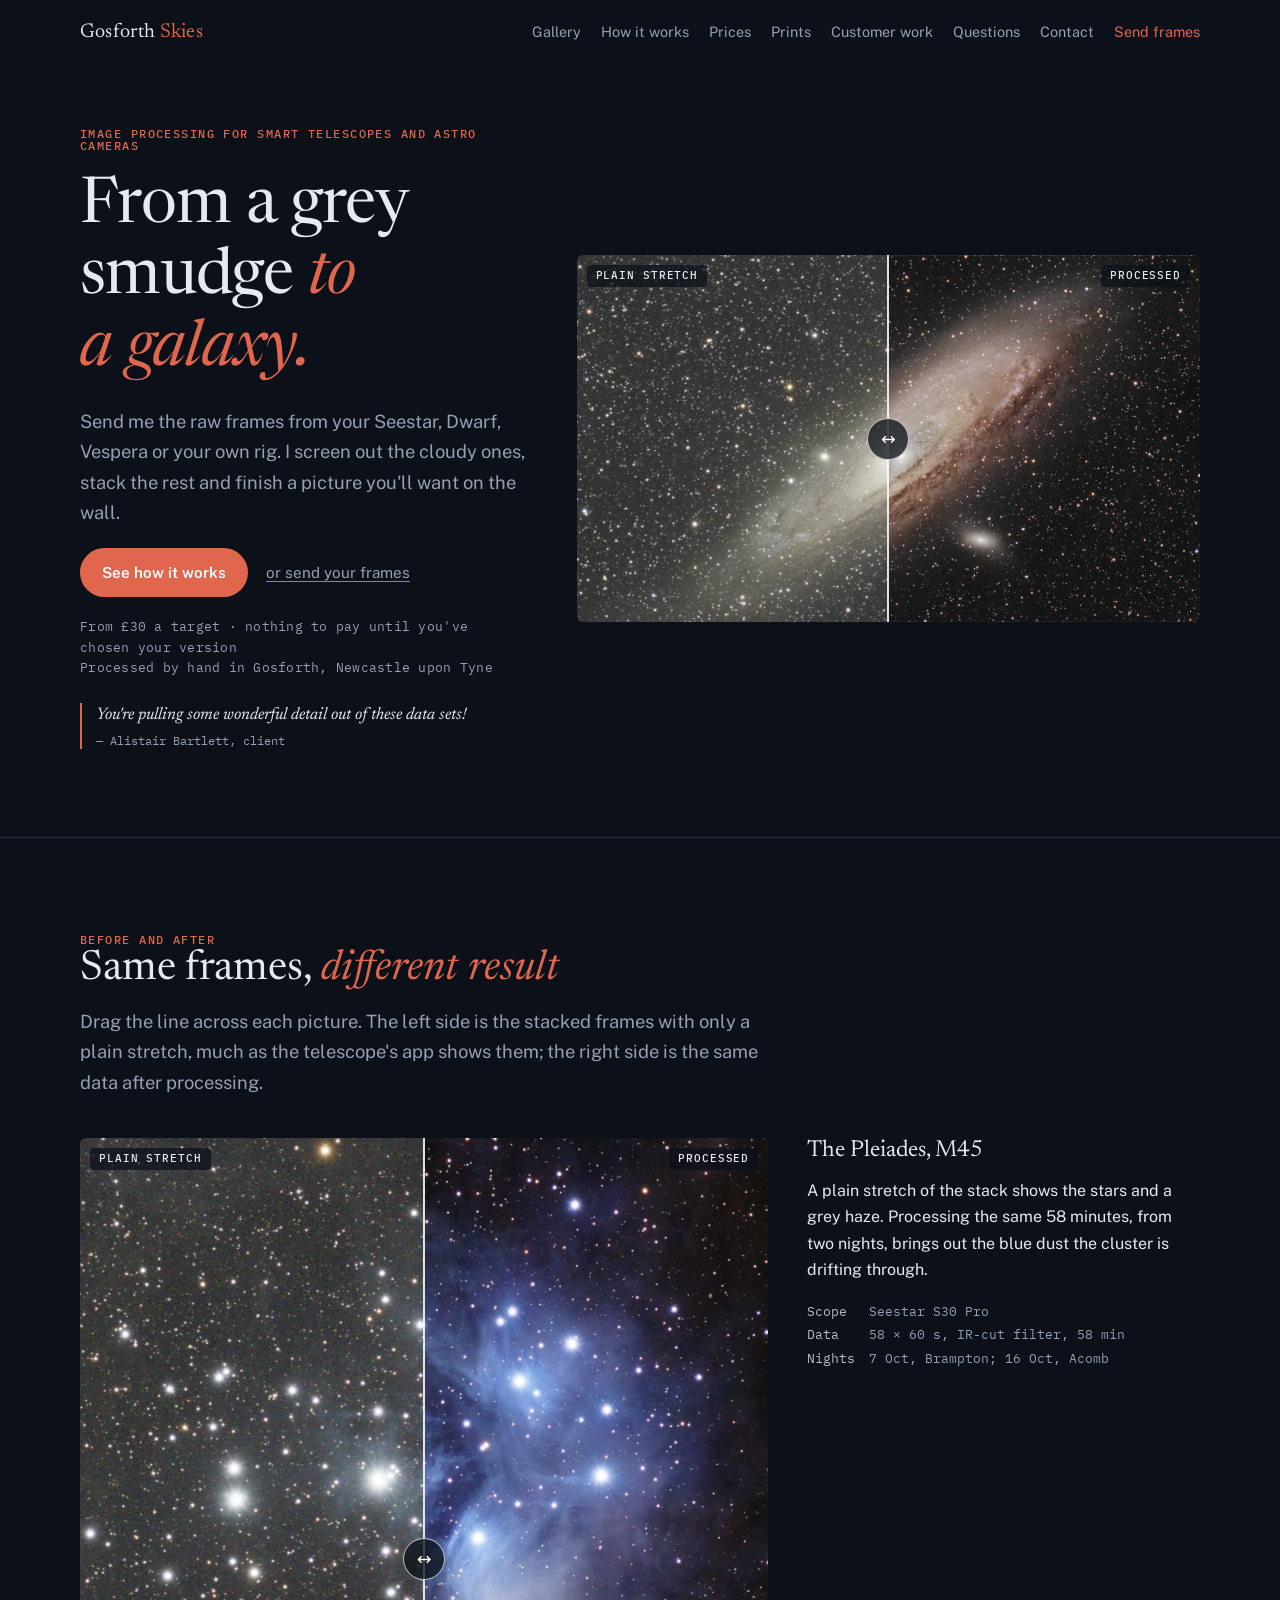
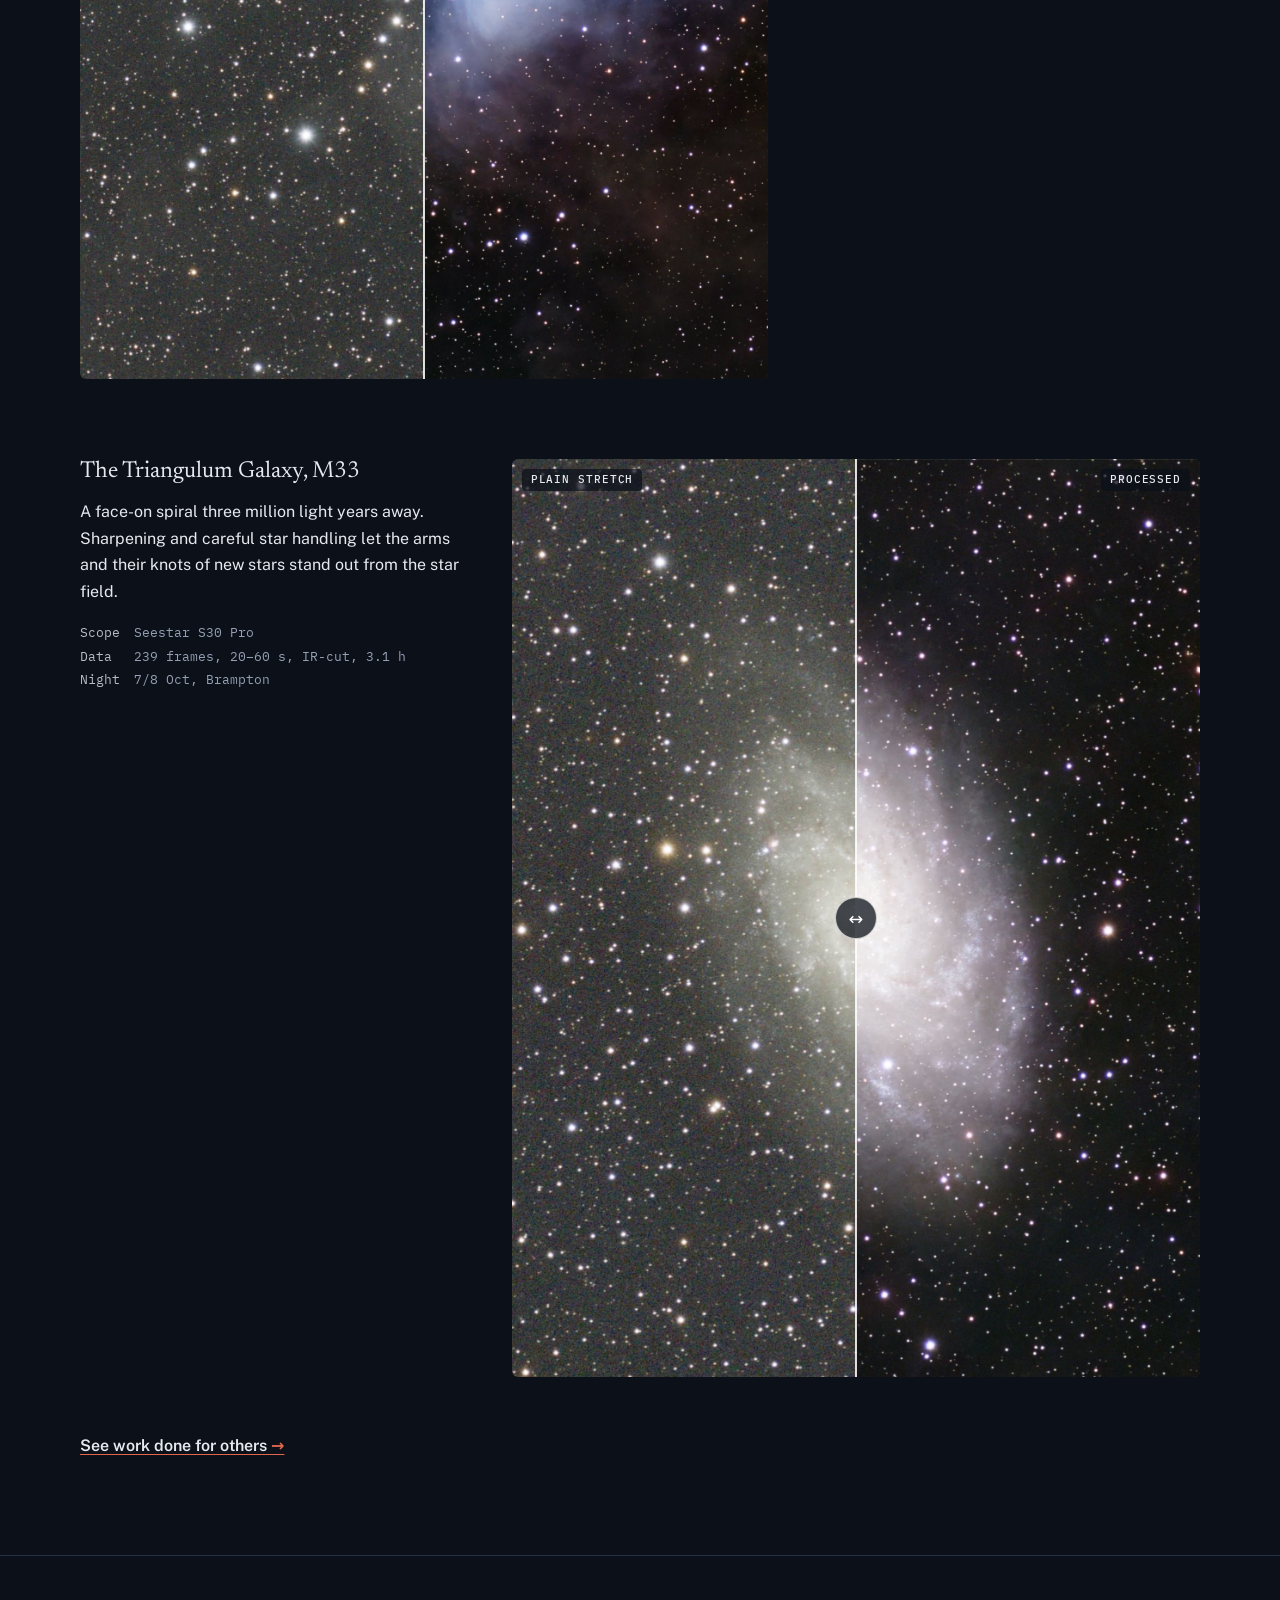
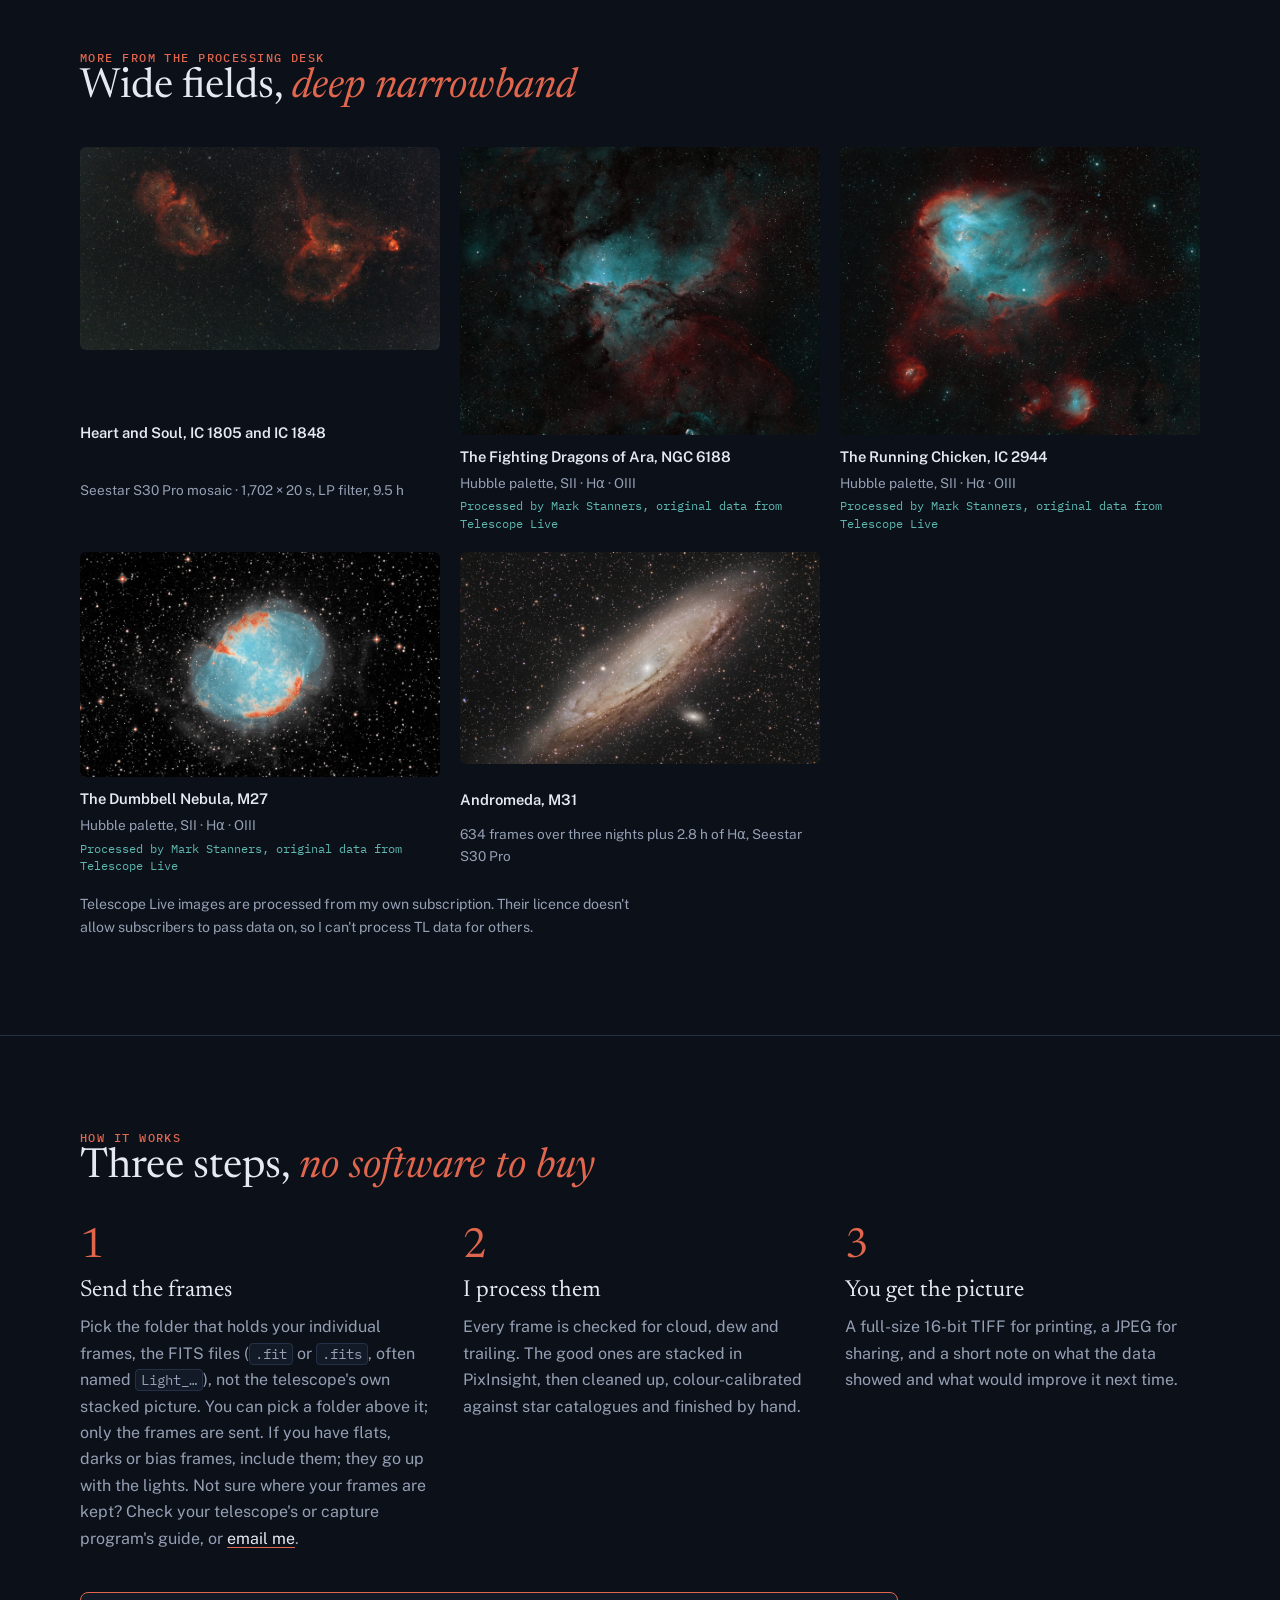
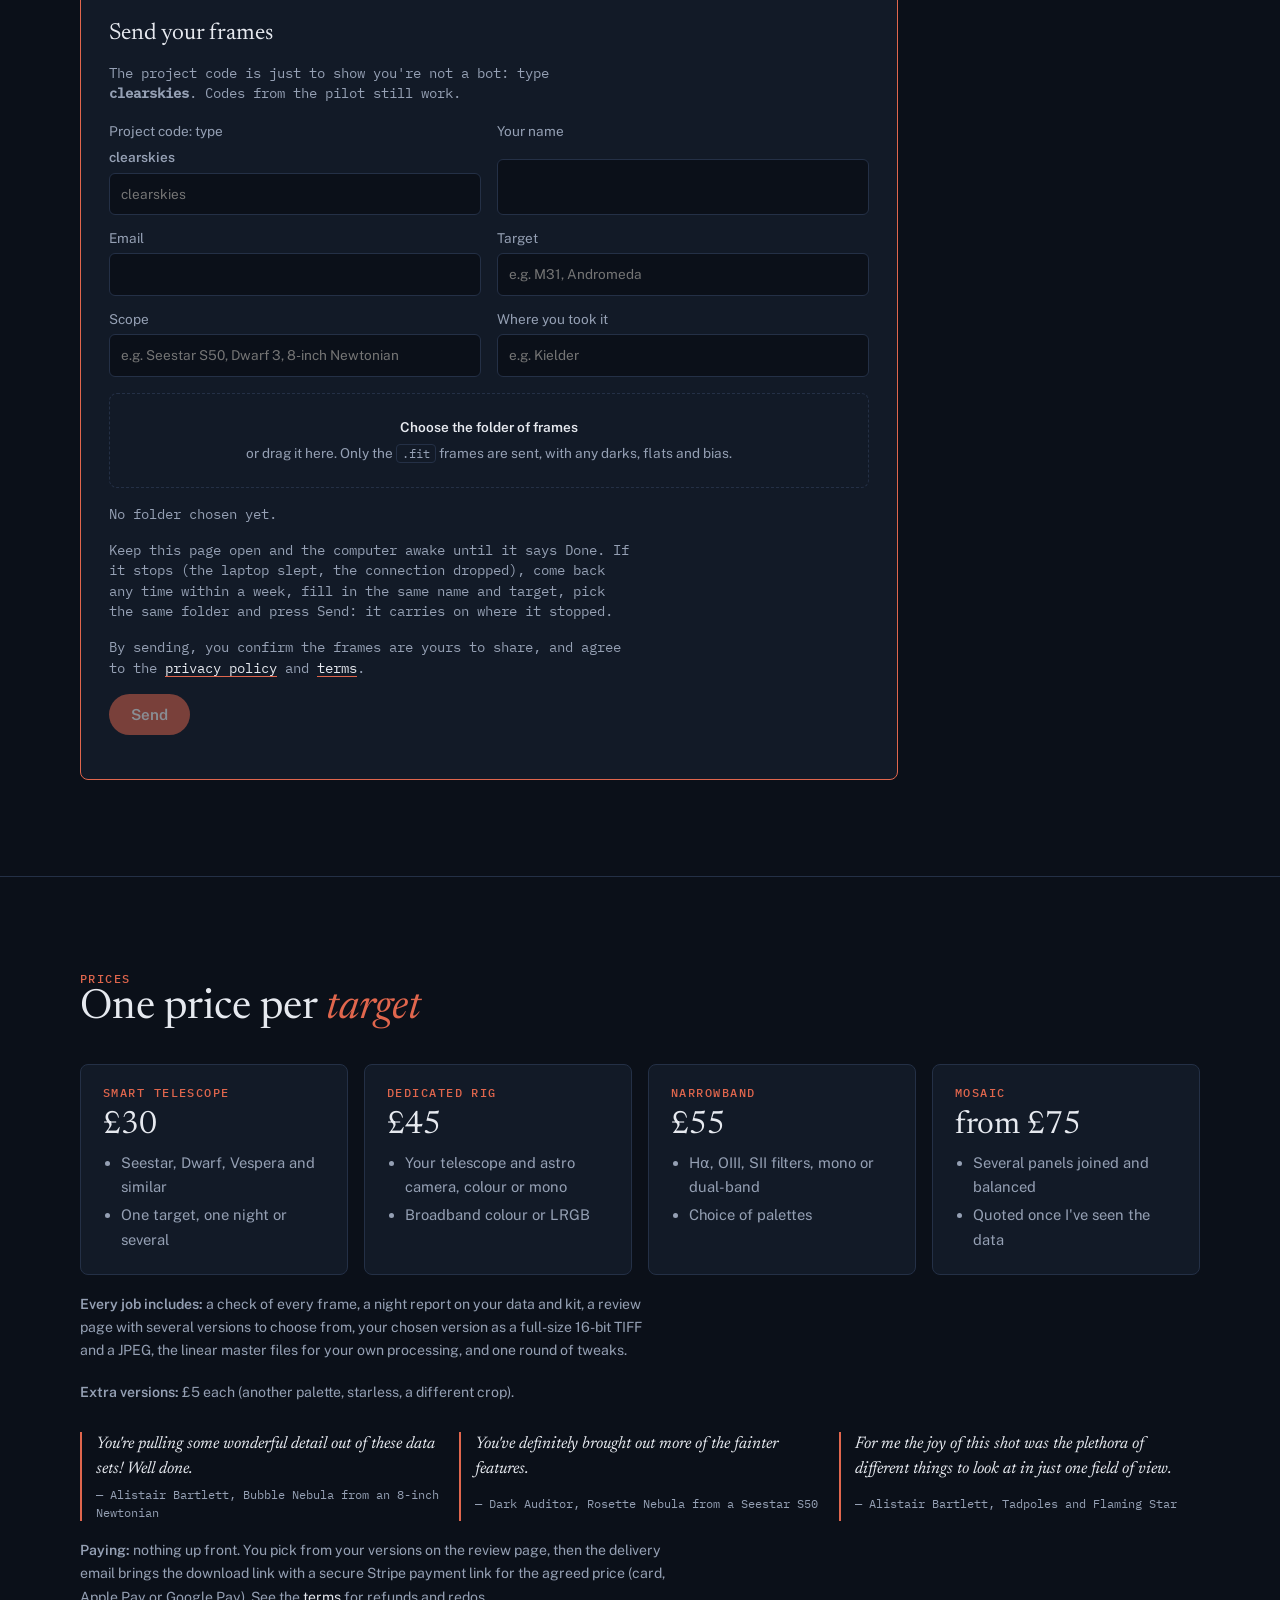
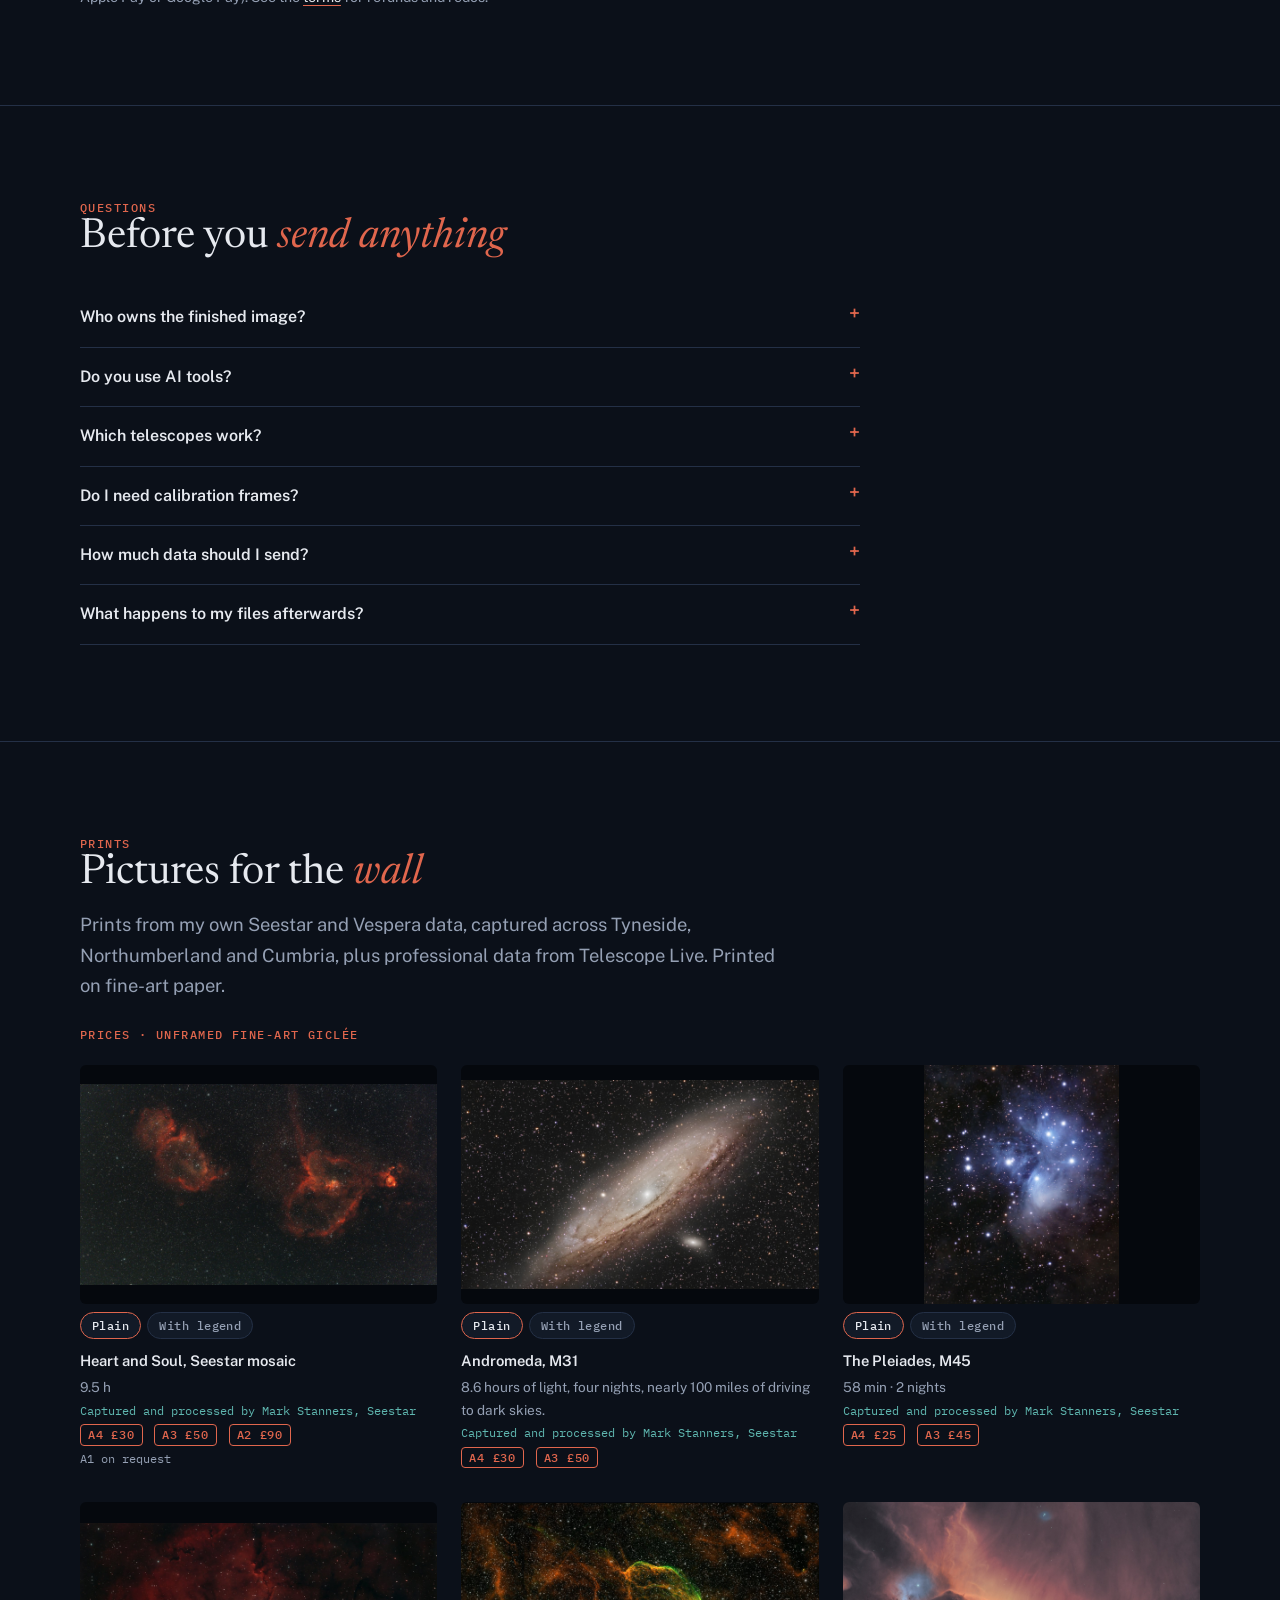
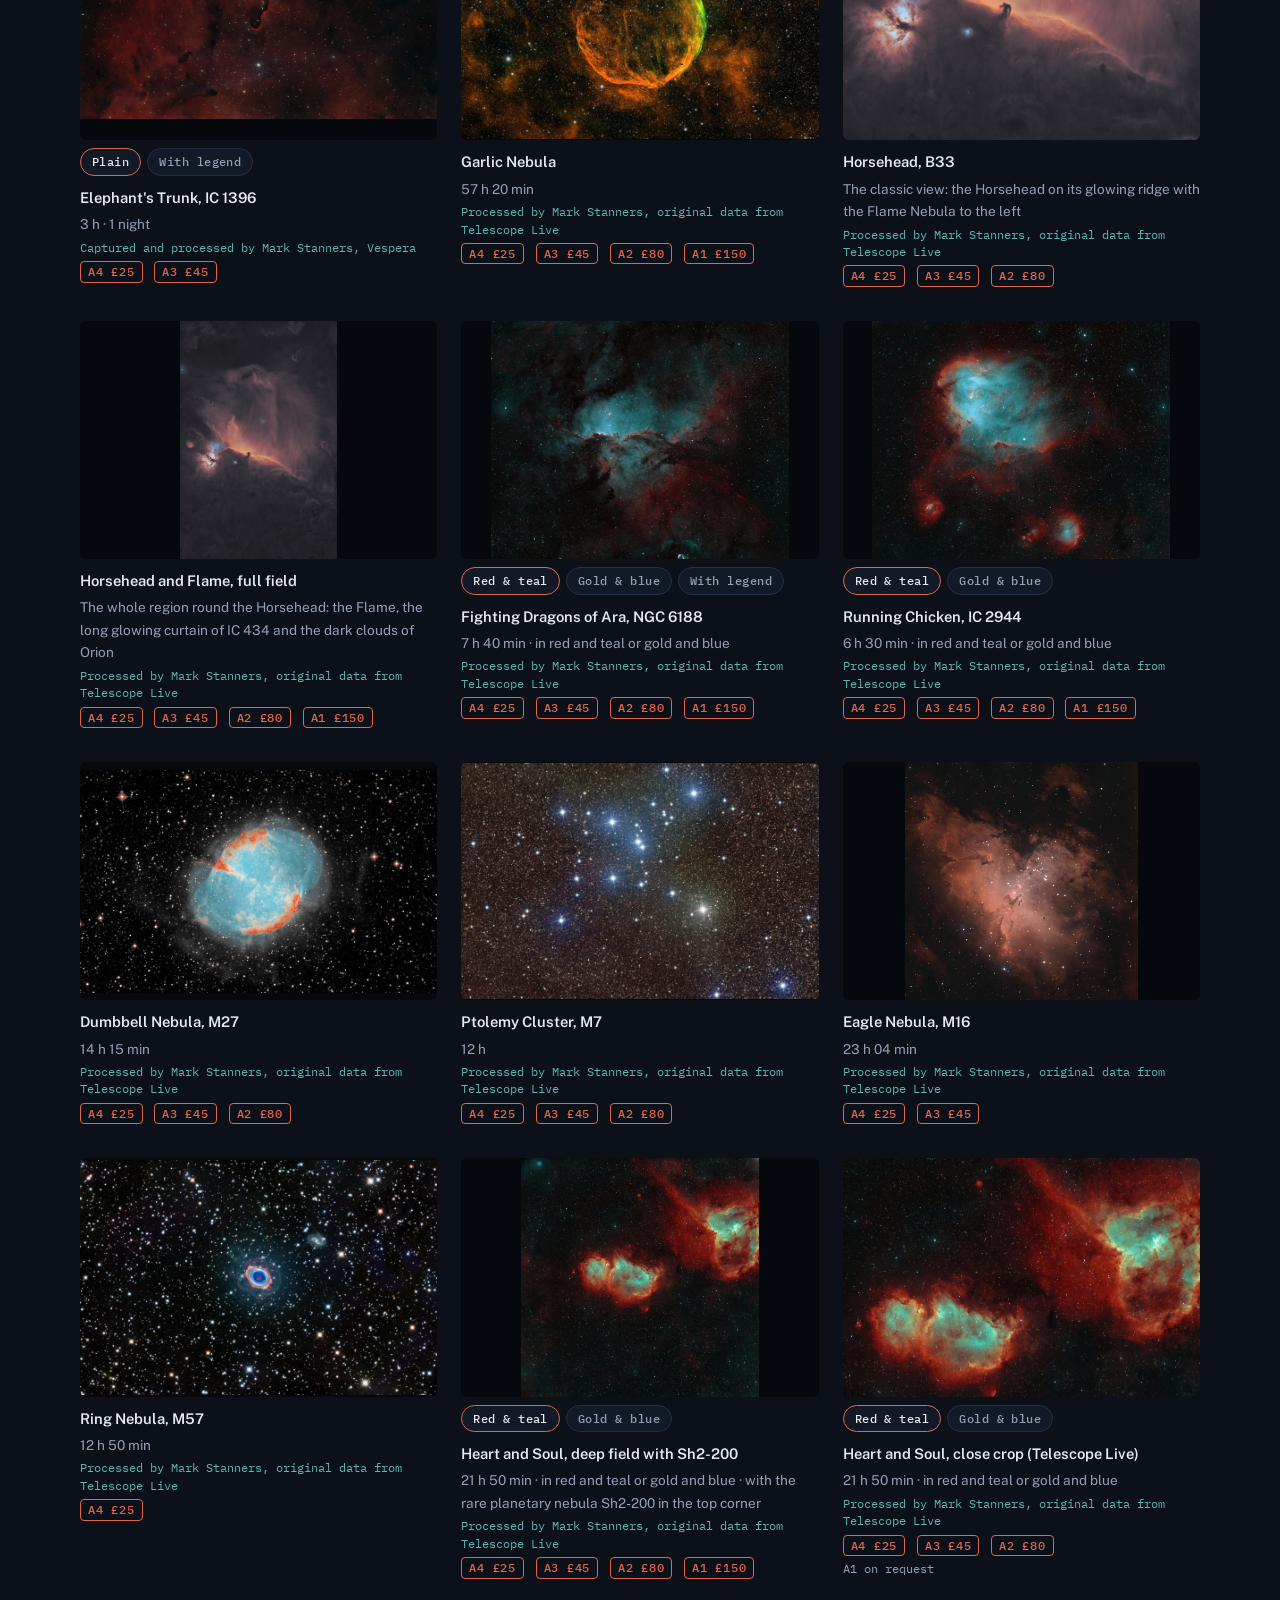
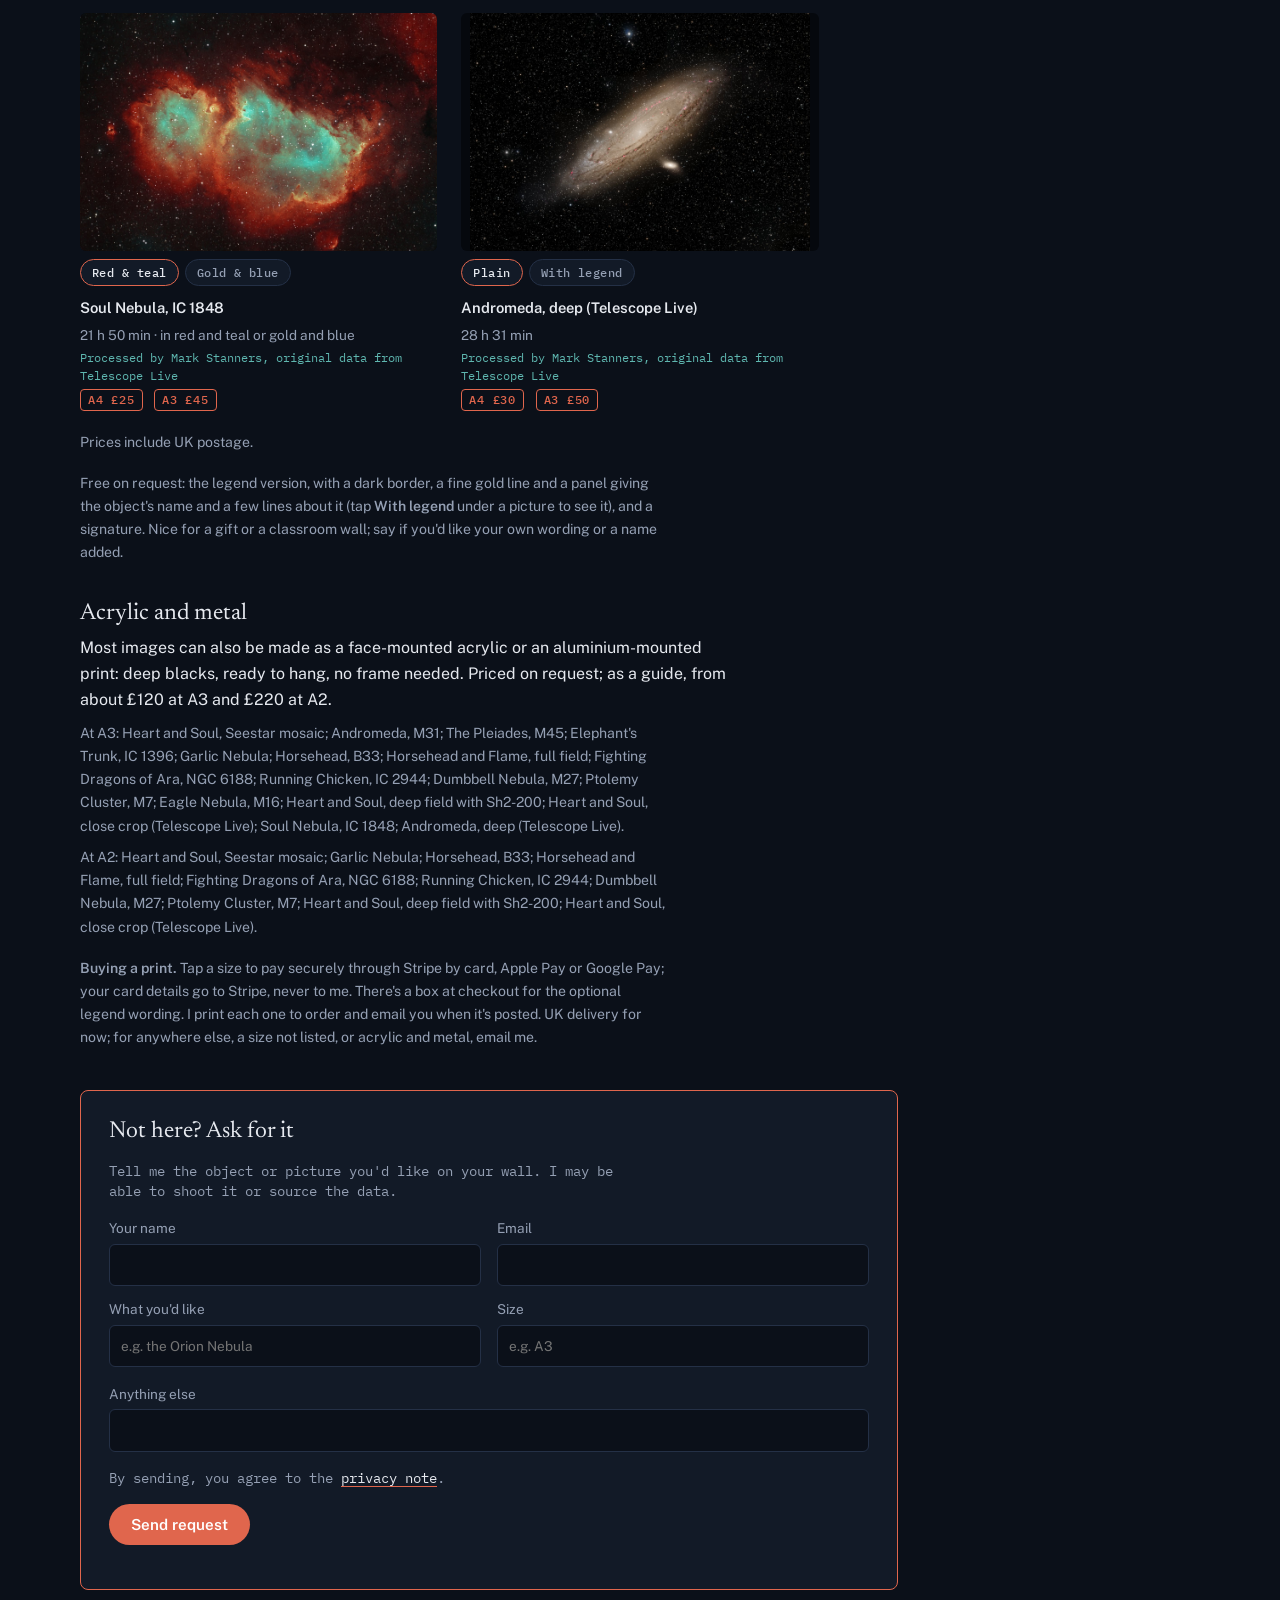
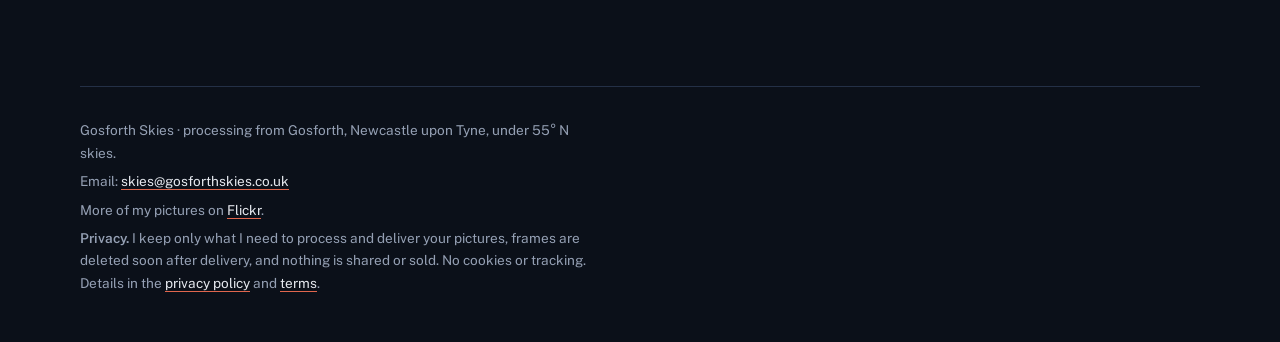
==== index.html @ 3f0df339 "Andromeda deep: A2 poster as its With legend version Co-Authored-By: Claude Opus 5.5 <noreply@anthro" ====
<!doctype html>
<html lang="en-GB">
<head>
<meta charset="utf-8">
<meta name="viewport" content="width=device-width, initial-scale=1, viewport-fit=cover">
<link rel="icon" href="data:image/svg+xml,%3Csvg xmlns='http://www.w3.org/2000/svg' viewBox='0 0 32 32'%3E%3Ccircle cx='16' cy='16' r='15' fill='%230b1019' stroke='%23243046' stroke-width='2'/%3E%3Ccircle cx='16' cy='16' r='6' fill='%23e0664d'/%3E%3C/svg%3E">
<style>
:root { padding-top: env(safe-area-inset-top, 0px); padding-bottom: env(safe-area-inset-bottom, 0px); }
body { margin: 0; font-size: 14px; font-family: system-ui, sans-serif; }
img { max-width: 100%; }
[hidden] { display: none !important; }
</style>
<title>Gosforth Skies: astrophotography processing for Seestar and smart telescopes</title>
<meta name="claude:viewport-fit-sides" content="cover">
<meta name="description" content="Astrophotography processing for smart telescopes and dedicated astro cameras: send your raw frames, get back a finished image.">
<!-- link previews (Facebook, WhatsApp, etc.) -->
<meta property="og:type" content="website">
<meta property="og:site_name" content="Gosforth Skies">
<meta property="og:title" content="Gosforth Skies">
<meta property="og:description" content="Astrophotography processing for smart telescopes and astro cameras: send your raw frames, get back a finished image.">
<meta property="og:image" content="https://gosforthskies.co.uk/img/og_preview.jpg">
<meta property="og:image:width" content="1200">
<meta property="og:image:height" content="630">
<meta property="og:image:alt" content="The Andromeda Galaxy, processed from Seestar frames">
<meta property="og:url" content="https://gosforthskies.co.uk/">
<meta name="twitter:card" content="summary_large_image">
<link rel="stylesheet" href="fonts/fonts.css"><!-- self-hosted (tools/fetch_fonts.py): no visitor data goes to Google -->
<style>
/* Layout: one long night-sky scroll; each picture is a before/after slider, captions read like an observing log. */
:root {
  --sky:      #0b1019;   /* page ground: dark sky at the zenith */
  --deep:     #121a27;   /* raised panels */
  --rule:     #243046;
  --ink:      #e6e9ef;   /* main text */
  --dim:      #95a0b4;   /* secondary text */
  --ha:       #e0664d;   /* hydrogen-alpha, 656.3 nm: the accent */
  --oiii:     #5fb7b0;   /* oxygen-III, 500.7 nm: used sparingly */
  --font-display: "Newsreader", "Iowan Old Style", Georgia, serif;
  --font-body:    "Public Sans", system-ui, -apple-system, "Segoe UI", sans-serif;
  --font-data:    "IBM Plex Mono", ui-monospace, "Cascadia Mono", Consolas, monospace;
  color-scheme: dark;
}
/* Always dark: a night-sky site, whatever the visitor's system theme. */

body { background: var(--sky); color: var(--ink); font: 400 1rem/1.65 var(--font-body); }
.wrap { max-width: 1120px; margin: 0 auto; padding-left: max(16px, env(safe-area-inset-left, 0px)); padding-right: max(16px, env(safe-area-inset-right, 0px)); }
section { padding-block: clamp(48px, 8vw, 96px); border-top: 1px solid var(--rule); }
h1, h2, h3 { font-family: var(--font-display); font-weight: 400; text-wrap: balance; line-height: 1.12; margin: 0; }
h1 { font-size: clamp(2.3rem, 5.5vw, 4rem); letter-spacing: -0.01em; }
h1 em, h2 em { font-style: italic; color: var(--ha); }
h2 { font-size: clamp(1.8rem, 3.6vw, 2.6rem); }
h3 { font-size: 1.45rem; }
p { margin: 0; max-width: 65ch; }
.eyebrow { font: 500 0.75rem/1 var(--font-data); letter-spacing: 0.12em; text-transform: uppercase; color: var(--ha); }
.lede { font-size: 1.15rem; color: var(--dim); }
a { color: var(--ink); text-decoration-color: var(--ha); text-underline-offset: 3px; }
a:focus-visible, input:focus-visible, button:focus-visible { outline: 2px solid var(--oiii); outline-offset: 3px; }

/* header */
.top { padding-block: 20px; display: flex; justify-content: space-between; align-items: baseline; gap: 16px; flex-wrap: wrap; }
.brand { font: 400 1.25rem/1 var(--font-display); letter-spacing: 0.01em; }
.brand span { color: var(--ha); }
.nav { display: flex; gap: 20px; flex-wrap: wrap; font-size: 0.9rem; }
.nav a { color: var(--dim); text-decoration: none; }
.nav a:hover { color: var(--ink); }

/* hero */
.hero { display: grid; grid-template-columns: minmax(0, 5fr) minmax(0, 7fr); gap: clamp(24px, 4vw, 56px); align-items: center; padding-block: clamp(24px, 5vw, 64px) clamp(48px, 7vw, 88px); }
.hero > div:first-child { display: grid; gap: 20px; min-width: 0; }
.cta { display: inline-block; justify-self: start; padding: 12px 22px; border-radius: 999px; background: var(--ha); color: #fff; text-decoration: none; font-weight: 600; font-size: 0.95rem; }
.hero-actions { display: flex; flex-wrap: wrap; align-items: center; gap: 10px 18px; }
.hero-actions .alt { color: var(--dim); font-size: 0.95rem; }
.hero-actions .alt:hover { color: var(--ink); }
.hero-meta { font: 400 0.8rem/1.6 var(--font-data); color: var(--dim); letter-spacing: 0.02em; max-width: none; }
.hero-quote { margin: 0; }
.nav .send-link { color: var(--ha); }
@media (max-width: 820px) {
  .hero { grid-template-columns: minmax(0, 1fr); padding-block: 12px 40px; gap: 22px; }
  .hero > div:first-child { gap: 14px; }
  .quote.hero-quote { display: none; }           /* keeps the before/after slider near the first screen on a phone */
  .top { flex-wrap: nowrap; flex-direction: column; align-items: stretch; gap: 4px; padding-block: 14px 4px; }
  .nav { flex-wrap: nowrap; overflow-x: auto; gap: 0 18px; scrollbar-width: none; -webkit-overflow-scrolling: touch; }   /* one swipeable row */
  .nav::-webkit-scrollbar { display: none; }
  .nav a { flex: none; padding-block: 12px; }    /* comfortable tap targets */
}

/* before / after slider */
.ba { position: relative; overflow: hidden; border-radius: 6px; background: #000; max-width: 100%; touch-action: pan-y; user-select: none; }
.ba img { display: block; width: 100%; height: auto; }
.ba .after { position: absolute; inset: 0; clip-path: inset(0 0 0 var(--pos, 50%)); }
.ba .after img { width: 100%; height: 100%; object-fit: cover; }
.ba .handle { position: absolute; top: 0; bottom: 0; left: var(--pos, 50%); width: 2px; margin-left: -1px; background: rgba(255,255,255,0.85); pointer-events: none; }
.ba .handle::after { content: "\2194"; position: absolute; top: 50%; left: 50%; transform: translate(-50%, -50%); width: 40px; height: 40px; border-radius: 50%; background: rgba(11,16,25,0.75); border: 1px solid rgba(255,255,255,0.7); color: #fff; display: grid; place-items: center; font-size: 1.1rem; }
.ba input { position: absolute; inset: 0; width: 100%; height: 100%; margin: 0; opacity: 0; cursor: ew-resize; }
.ba .tag { position: absolute; top: 10px; padding: 3px 9px; border-radius: 4px; background: rgba(11,16,25,0.72); color: #e6e9ef; font: 500 0.7rem/1.4 var(--font-data); letter-spacing: 0.08em; text-transform: uppercase; pointer-events: none; }
.ba .tag.l { left: 10px; } .ba .tag.r { right: 10px; }

/* gallery */
.pairs { display: grid; gap: clamp(48px, 7vw, 80px); margin-top: 40px; }
.pair { display: grid; grid-template-columns: minmax(0, 7fr) minmax(0, 4fr); gap: clamp(20px, 3vw, 40px); align-items: start; }
.pair.flip { grid-template-columns: minmax(0, 4fr) minmax(0, 7fr); }
.pair.flip .ba, .pair.flip figure { order: 2; }
.pair .text { display: grid; gap: 14px; min-width: 0; }
@media (max-width: 820px) { .pair, .pair.flip { grid-template-columns: minmax(0, 1fr); } .pair.flip .ba, .pair.flip figure { order: 0; } }
.log { display: grid; grid-template-columns: max-content minmax(0, 1fr); gap: 4px 14px; margin: 4px 0 0; font: 400 0.82rem/1.5 var(--font-data); color: var(--dim); font-variant-numeric: tabular-nums; }
.log dt { color: var(--ink); opacity: 0.8; }
.log dd { margin: 0; }
.credit { font: 400 0.78rem/1.4 var(--font-data); color: var(--oiii); }
.more { margin-top: clamp(36px, 5vw, 56px); font-weight: 600; }
.more a::after { content: " \2192"; color: var(--ha); }
/* customer work page (customers.html, built by tools/build_clients.py) */
a.brand { color: var(--ink); text-decoration: none; }
.nav a[aria-current="page"] { color: var(--ink); }
.quote { margin: 4px 0 0; padding-left: 14px; border-left: 2px solid var(--ha); display: grid; gap: 4px; }
.quote p { font: italic 400 1.05rem/1.5 var(--font-display); }
.quote cite { font: 400 0.78rem/1.4 var(--font-data); color: var(--dim); font-style: normal; }
.quote cite::before { content: "\2014\00a0"; }
.quotes { margin-top: 28px; display: grid; gap: 18px; grid-template-columns: repeat(auto-fit, minmax(260px, 1fr)); }
.quotes .quote { margin: 0; }

.grid3 { display: grid; grid-template-columns: repeat(3, minmax(0, 1fr)); gap: 20px; margin-top: 36px; }
@media (max-width: 820px) { .grid3 { grid-template-columns: minmax(0, 1fr); } }
figure { margin: 0; display: grid; gap: 10px; min-width: 0; }
figure img { width: 100%; height: auto; border-radius: 6px; display: block; }
figcaption { display: grid; gap: 3px; font-size: 0.92rem; }
figcaption b { font-weight: 600; }
figcaption span { color: var(--dim); font-size: 0.85rem; }

/* prints: cards generated from data/print_sizes.csv by tools/build_prints.py; every picture sits in the same 3:2 frame */
.prints { display: grid; grid-template-columns: repeat(3, minmax(0, 1fr)); gap: 32px 24px; margin-top: 24px; align-items: start; }
@media (max-width: 900px) { .prints { grid-template-columns: repeat(2, minmax(0, 1fr)); } }
@media (max-width: 560px) { .prints { grid-template-columns: minmax(0, 1fr); } }
.print img, .print .noimg { width: 100%; aspect-ratio: 3 / 2; object-fit: contain; background: #05080d; border-radius: 6px; }
.print .noimg { display: grid; place-items: center; color: var(--dim); font: 400 0.8rem var(--font-data); border: 1px dashed var(--rule); background: var(--deep); }
.sizes { font: 500 0.78rem/1.4 var(--font-data) !important; letter-spacing: 0.06em; color: var(--ha) !important; }
.buy { color: inherit; text-decoration: none; border: 1px solid currentColor; border-radius: 4px; padding: 1px 7px; margin: 2px 4px 2px 0; display: inline-block; }
.buy:hover, .buy:focus-visible { background: rgba(255,255,255,0.1); }
.onreq { font: 400 0.75rem/1.4 var(--font-data) !important; color: var(--dim) !important; }
/* colour-version buttons under a print that comes in two palettes */
.vers { display: flex; gap: 6px; flex-wrap: wrap; margin-top: -2px; }
.vers button { font: 500 0.72rem/1 var(--font-data); letter-spacing: 0.04em; padding: 7px 11px; border-radius: 999px; border: 1px solid var(--rule); background: var(--deep); color: var(--dim); cursor: pointer; }
.vers button[aria-pressed="true"] { border-color: var(--ha); color: var(--ink); }
.vers button:hover { color: var(--ink); }
.media { margin-top: 36px; display: grid; gap: 8px; max-width: 760px; }
.media .note { margin-top: 0; }

/* how it works: a real sequence */
.steps { display: grid; grid-template-columns: repeat(3, minmax(0, 1fr)); gap: 28px; margin-top: 36px; counter-reset: step; }
@media (max-width: 820px) { .steps { grid-template-columns: minmax(0, 1fr); } }
.step { display: grid; gap: 10px; align-content: start; min-width: 0; }
.step::before { counter-increment: step; content: counter(step); font: 400 2.6rem/1 var(--font-display); color: var(--ha); }
.step p { color: var(--dim); }
/* send your frames: the upload box (talks to the gosforth-upload Worker at upload.gosforthskies.co.uk) */
.send { margin-top: 40px; background: var(--deep); border: 1px solid var(--ha); border-radius: 8px; padding: clamp(18px, 3vw, 28px); display: grid; gap: 16px; max-width: 760px; }
.send .fields { display: grid; grid-template-columns: repeat(2, minmax(0, 1fr)); gap: 12px 16px; }
@media (max-width: 560px) { .send .fields { grid-template-columns: minmax(0, 1fr); } }
.send label { display: grid; gap: 4px; font-size: 0.85rem; color: var(--dim); min-width: 0; }
.send input[type=text], .send input[type=email] { font: inherit; color: var(--ink); background: var(--sky); border: 1px solid var(--rule); border-radius: 6px; padding: 9px 11px; min-width: 0; }
.drop { border: 1px dashed var(--rule); border-radius: 8px; padding: 22px 16px; text-align: center; color: var(--dim); cursor: pointer; display: grid; gap: 6px; }
.drop.over { border-color: var(--oiii); color: var(--ink); }
.drop b { color: var(--ink); font-weight: 600; }
.send button { justify-self: start; padding: 12px 22px; border: 0; border-radius: 999px; background: var(--ha); color: #fff; font: 600 0.95rem var(--font-body); cursor: pointer; }
.send button:disabled { opacity: 0.5; cursor: default; }
.bar { height: 8px; border-radius: 4px; background: var(--sky); border: 1px solid var(--rule); overflow: hidden; }
.bar i { display: block; height: 100%; width: 0; background: var(--oiii); transition: width 0.3s; }
.sendmsg { font: 400 0.85rem/1.5 var(--font-data); color: var(--dim); }
.sendmsg.err { color: var(--ha); }
.send .trap { position: absolute; left: -9999px; width: 1px; height: 1px; overflow: hidden; }   /* honeypot: people never see it */
code { font: 400 0.88em var(--font-data); background: var(--deep); border: 1px solid var(--rule); border-radius: 4px; padding: 1px 5px; overflow-wrap: anywhere; }

/* pricing */
.price { margin-top: 32px; display: grid; grid-template-columns: repeat(4, minmax(0, 1fr)); gap: 16px; }
@media (max-width: 900px) { .price { grid-template-columns: repeat(2, minmax(0, 1fr)); } }
@media (max-width: 480px) { .price { grid-template-columns: minmax(0, 1fr); } }
.tier { background: var(--deep); border: 1px solid var(--rule); border-radius: 8px; padding: 22px; display: grid; gap: 10px; align-content: start; }
.tier.pilot { border-color: var(--ha); }
.tier .amt { font: 400 2rem/1 var(--font-display); }
.tier .amt small { font: 400 0.85rem var(--font-body); color: var(--dim); }
.tier ul { margin: 0; padding-left: 18px; color: var(--dim); font-size: 0.92rem; display: grid; gap: 4px; }
.note { margin-top: 18px; font-size: 0.88rem; color: var(--dim); }

/* faq */
.faq { margin-top: 28px; display: grid; gap: 0; max-width: 780px; }
.faq details { border-bottom: 1px solid var(--rule); padding-block: 16px; }
.faq summary { cursor: pointer; font-weight: 600; list-style: none; display: flex; justify-content: space-between; gap: 16px; }
.faq summary::after { content: "+"; color: var(--ha); font-size: 1.2rem; line-height: 1; }
.faq details[open] summary::after { content: "\2212"; }
.faq details p { margin-top: 10px; color: var(--dim); }

footer { border-top: 1px solid var(--rule); padding-block: 32px 48px; color: var(--dim); font-size: 0.85rem; display: grid; gap: 6px; }
@media (prefers-reduced-motion: reduce) { html { scroll-behavior: auto; } }
html { scroll-behavior: smooth; }
</style>

</head>
<body>
<div class="wrap">
  <header class="top">
    <div class="brand">Gosforth <span>Skies</span></div>
    <nav class="nav" aria-label="Sections">
      <a href="#gallery">Gallery</a><a href="#how">How it works</a><a href="#prices">Prices</a><a href="#prints">Prints</a><a href="customers.html">Customer work</a><a href="#faq">Questions</a><a href="#contact">Contact</a><a class="send-link" href="#send">Send frames</a>
    </nav>
  </header>

  <div class="hero">
    <div>
      <p class="eyebrow">Image processing for smart telescopes and astro cameras</p>
      <h1>From a grey smudge <em>to a galaxy.</em></h1>
      <p class="lede">Send me the raw frames from your Seestar, Dwarf, Vespera or your own rig. I screen out the cloudy ones, stack the rest and finish a picture you'll want on the wall.</p>
      <div class="hero-actions"><a class="cta" href="#how">See how it works</a><a class="alt" href="#send">or send your frames</a></div>
      <p class="hero-meta">From £30 a target · nothing to pay until you've chosen your version<br>Processed by hand in Gosforth, Newcastle upon Tyne</p>
      <blockquote class="quote hero-quote"><p>You're pulling some wonderful detail out of these data sets!</p><cite>Alistair Bartlett, client</cite></blockquote>
    </div>
    <div class="ba" style="--pos:50%">
      <img src="img/m31_before.jpg" alt="The Andromeda Galaxy as a plain stretch of the stacked Seestar frames: a soft grey oval" width="1600" height="940">
      <div class="after"><img src="img/m31_after.jpg" alt="The same frames after processing, with an H-alpha layer from the same nights: brown dust lanes, blue outer arms and pink star-forming regions" width="1600" height="940"></div>
      <div class="handle"></div>
      <span class="tag l">Plain stretch</span><span class="tag r">Processed</span>
      <input type="range" min="0" max="100" value="50" aria-label="Drag to compare a plain stretch of the Andromeda stack with the processed image" id="ba-hero">
    </div>
  </div>
</div>

<section id="gallery">
  <div class="wrap">
    <p class="eyebrow">Before and after</p>
    <h2>Same frames, <em>different result</em></h2>
    <p class="lede" style="margin-top:14px">Drag the line across each picture. The left side is the stacked frames with only a plain stretch, much as the telescope's app shows them; the right side is the same data after processing.</p>

    <div class="pairs">
      <div class="pair">
        <div class="ba" style="--pos:50%">
          <img src="img/m45_before.jpg" alt="The Pleiades as a plain stretch of the stack: bright stars on grey, the nebula faint and flat" width="1600" height="1956" loading="lazy">
          <div class="after"><img src="img/m45_after.jpg" alt="The Pleiades processed: blue reflection nebula streaming around the stars" width="1600" height="1956" loading="lazy"></div>
          <div class="handle"></div>
          <span class="tag l">Plain stretch</span><span class="tag r">Processed</span>
          <input type="range" min="0" max="100" value="50" aria-label="Compare the Pleiades before and after" id="ba-m45">
        </div>
        <div class="text">
          <h3>The Pleiades, M45</h3>
          <p>A plain stretch of the stack shows the stars and a grey haze. Processing the same 58 minutes, from two nights, brings out the blue dust the cluster is drifting through.</p>
          <dl class="log">
            <dt>Scope</dt><dd>Seestar S30 Pro</dd>
            <dt>Data</dt><dd>58 × 60 s, IR-cut filter, 58 min</dd>
            <dt>Nights</dt><dd>7 Oct, Brampton; 16 Oct, Acomb</dd>
          </dl>
        </div>
      </div>

      <div class="pair flip">
        <div class="ba" style="--pos:50%">
          <img src="img/m33_before.jpg" alt="The Triangulum Galaxy as a plain stretch: a faint smudge" width="1600" height="2133" loading="lazy">
          <div class="after"><img src="img/m33_after.jpg" alt="The Triangulum Galaxy processed: spiral arms full of blue star clusters" width="1600" height="2133" loading="lazy"></div>
          <div class="handle"></div>
          <span class="tag l">Plain stretch</span><span class="tag r">Processed</span>
          <input type="range" min="0" max="100" value="50" aria-label="Compare the Triangulum Galaxy before and after" id="ba-m33">
        </div>
        <div class="text">
          <h3>The Triangulum Galaxy, M33</h3>
          <p>A face-on spiral three million light years away. Sharpening and careful star handling let the arms and their knots of new stars stand out from the star field.</p>
          <dl class="log">
            <dt>Scope</dt><dd>Seestar S30 Pro</dd>
            <dt>Data</dt><dd>239 frames, 20–60 s, IR-cut, 3.1 h</dd>
            <dt>Night</dt><dd>7/8 Oct, Brampton</dd>
          </dl>
        </div>
      </div>
    </div>
    <p class="more"><a href="customers.html">See work done for others</a></p>
  </div>
</section>

<section>
  <div class="wrap">
    <p class="eyebrow">More from the processing desk</p>
    <h2>Wide fields, <em>deep narrowband</em></h2>
    <div class="grid3">
      <figure>
        <img src="img/heart_soul_mosaic.jpg" alt="The Heart and Soul nebulae side by side in red" width="1600" height="900" loading="lazy">
        <figcaption><b>Heart and Soul, IC 1805 and IC 1848</b><span>Seestar S30 Pro mosaic · 1,702 × 20 s, LP filter, 9.5 h</span></figcaption>
      </figure>
      <figure>
        <img src="img/tl_ngc6188.jpg" alt="NGC 6188 in the Hubble palette: gold and blue clouds with dark dust" width="1600" height="1276" loading="lazy">
        <figcaption><b>The Fighting Dragons of Ara, NGC 6188</b><span>Hubble palette, SII · Hα · OIII</span><span class="credit">Processed by Mark Stanners, original data from Telescope Live</span></figcaption>
      </figure>
      <figure>
        <img src="img/tl_ic2944.jpg" alt="IC 2944 in the Hubble palette: orange shells around a blue cavity" width="1600" height="1276" loading="lazy">
        <figcaption><b>The Running Chicken, IC 2944</b><span>Hubble palette, SII · Hα · OIII</span><span class="credit">Processed by Mark Stanners, original data from Telescope Live</span></figcaption>
      </figure>
      <figure>
        <img src="img/tl_m27.jpg" alt="The Dumbbell Nebula: a blue glowing shell with orange lobes" width="1600" height="1000" loading="lazy">
        <figcaption><b>The Dumbbell Nebula, M27</b><span>Hubble palette, SII · Hα · OIII</span><span class="credit">Processed by Mark Stanners, original data from Telescope Live</span></figcaption>
      </figure>
      <figure>
        <img src="img/m31_after.jpg" alt="The Andromeda Galaxy processed, landscape" width="1600" height="940" loading="lazy">
        <figcaption><b>Andromeda, M31</b><span>634 frames over three nights plus 2.8 h of Hα, Seestar S30 Pro</span></figcaption>
      </figure>
    </div>
    <p class="note">Telescope Live images are processed from my own subscription. Their licence doesn't allow subscribers to pass data on, so I can't process TL data for others.</p>
  </div>
</section>

<section id="how">
  <div class="wrap">
    <p class="eyebrow">How it works</p>
    <h2>Three steps, <em>no software to buy</em></h2>
    <div class="steps">
      <div class="step">
        <h3>Send the frames</h3>
        <p>Pick the folder that holds your individual frames, the FITS files (<code>.fit</code> or <code>.fits</code>, often named <code>Light_…</code>), not the telescope's own stacked picture. You can pick a folder above it; only the frames are sent. If you have flats, darks or bias frames, include them; they go up with the lights. Not sure where your frames are kept? Check your telescope's or capture program's guide, or <a href="#contact">email me</a>.</p>
      </div>
      <div class="step">
        <h3>I process them</h3>
        <p>Every frame is checked for cloud, dew and trailing. The good ones are stacked in PixInsight, then cleaned up, colour-calibrated against star catalogues and finished by hand.</p>
      </div>
      <div class="step">
        <h3>You get the picture</h3>
        <p>A full-size 16-bit TIFF for printing, a JPEG for sharing, and a short note on what the data showed and what would improve it next time.</p>
      </div>
    </div>

    <form class="send" id="send" novalidate>
      <h3 id="upload">Send your frames</h3>
      <p class="sendmsg">The project code is just to show you're not a bot: type <b>clearskies</b>. Codes from the pilot still work.</p>
      <div class="fields">
        <label>Project code: type <b>clearskies</b><input type="text" name="code" autocomplete="off" placeholder="clearskies" required></label>
        <label>Your name<input type="text" name="name" autocomplete="name" required></label>
        <label>Email<input type="email" name="email" autocomplete="email" required></label>
        <label>Target<input type="text" name="target" placeholder="e.g. M31, Andromeda" required></label>
        <label>Scope<input type="text" name="scope" placeholder="e.g. Seestar S50, Dwarf 3, 8-inch Newtonian"></label>
        <label>Where you took it<input type="text" name="location" placeholder="e.g. Kielder"></label>
      </div>
      <label class="drop" id="drop">
        <b>Choose the folder of frames</b>
        <span>or drag it here. Only the <code>.fit</code> frames are sent, with any darks, flats and bias.</span>
        <input type="file" id="folder" webkitdirectory multiple hidden>
      </label>
      <p class="sendmsg" id="picked">No folder chosen yet.</p>
      <p class="sendmsg">Keep this page open and the computer awake until it says Done. If it stops (the laptop slept, the connection dropped), come back any time within a week, fill in the same name and target, pick the same folder and press Send: it carries on where it stopped.</p>
      <p class="sendmsg">By sending, you confirm the frames are yours to share, and agree to the <a href="privacy.html">privacy policy</a> and <a href="terms.html">terms</a>.</p>
      <button type="submit" id="go" disabled>Send</button>
      <div class="bar" hidden><i></i></div>
      <p class="sendmsg" id="status" aria-live="polite"></p>
    </form>
  </div>
</section>
<script>
// Upload box: filters the chosen folder down to the light frames, sends them four at a time to the upload Worker,
// retries failures, and skips files already sent if the same person sends the same target again the same day.
(() => {
  // files up to SMALL go in one request; bigger ones (61 MP cameras, about 120 MB a frame) go in PART-sized pieces
  const API = 'https://upload.gosforthskies.co.uk', MAX = 2e9, SMALL = 90e6, PART = 50 * 1024 * 1024, form = document.getElementById('send');
  const drop = document.getElementById('drop'), pick = document.getElementById('folder'), go = document.getElementById('go');
  const picked = document.getElementById('picked'), status = document.getElementById('status');
  const bar = form.querySelector('.bar'), fill = bar.firstElementChild;
  let files = [];
  const gb = (n) => (n / 1e9).toFixed(2) + ' GB';
  const say = (t, err) => { status.textContent = t; status.classList.toggle('err', !!err); };
  function choose(list) {
    const fits = list.filter((f) => /\.(fit|fits|fts|xisf)$/i.test(f.name));
    // named frames (Seestar, NINA, ASIAIR...): send the lights and their calibration frames, skip anything else
    // (on a Seestar that skips the app's stacked result); a folder of unnamed frames goes as it is
    const named = fits.filter((f) => /^(light|dark|flat|bias|offset|darkflat|flatdark)/i.test(f.name));
    files = fits.some((f) => /^light/i.test(f.name)) ? named : fits;
    // frames are stored by name, so two files with the same name in different subfolders (NINA's per-filter flats:
    // Flats/Ha/Flat_0001.fits and Flats/OIII/Flat_0001.fits) would overwrite each other: those get their subfolders
    // added to the name. Unique names go as they are, so a restarted upload still recognises what already arrived.
    const count = {};
    files.forEach((f) => { count[f.name] = (count[f.name] || 0) + 1; });
    files.forEach((f) => {
      const parts = (f.rel || f.webkitRelativePath || f.name).split('/').filter(Boolean);
      f.sendName = count[f.name] > 1 && parts.length > 2 ? parts.slice(1, -1).join('_') + '_' + f.name : f.name;
    });
    const big = files.filter((f) => f.size > MAX);
    files = files.filter((f) => f.size <= MAX);
    const total = files.reduce((t, f) => t + f.size, 0);
    picked.textContent = files.length ? `${files.length} frames, ${gb(total)}` + (big.length ? ` (${big.length} over 2 GB, skipped: email Mark about those)` : '')
                       : big.length ? 'These frames are over 2 GB each, too big for the upload box. Email Mark and he will sort another way.'
                                    : 'No .fit frames found in that folder.';
    go.disabled = !files.length;
  }
  pick.addEventListener('change', () => choose([...pick.files]));
  async function walk(entry, out) {
    if (entry.isFile) { const f = await new Promise((ok, no) => entry.file(ok, no)); f.rel = entry.fullPath; out.push(f); }
    else if (entry.isDirectory) {
      const reader = entry.createReader();
      for (let batch; (batch = await new Promise((ok, no) => reader.readEntries(ok, no))).length; )
        for (const e of batch) await walk(e, out);
    }
  }
  ['dragenter', 'dragover'].forEach((t) => drop.addEventListener(t, (e) => { e.preventDefault(); drop.classList.add('over'); }));
  ['dragleave', 'drop'].forEach((t) => drop.addEventListener(t, () => drop.classList.remove('over')));
  drop.addEventListener('drop', async (e) => {
    e.preventDefault();
    const out = [];
    for (const it of [...e.dataTransfer.items]) { const en = it.webkitGetAsEntry && it.webkitGetAsEntry(); if (en) await walk(en, out); }
    choose(out);
  });
  form.addEventListener('submit', async (e) => {
    e.preventDefault();
    const d = Object.fromEntries(new FormData(form));
    if (!d.code || !d.name || !d.email || !d.target) return say('Please fill in the project code (clearskies), your name, email and target.', true);
    const H = { 'X-Invite': d.code.trim() };
    go.disabled = true; bar.hidden = false; fill.style.width = '0';
    // while sending: ask the browser to keep the screen (and so the computer) awake, and warn before the page is closed
    let lock = null;
    try { lock = await navigator.wakeLock?.request('screen'); } catch (err) { /* not offered: carry on without it */ }
    const leaving = (ev) => { ev.preventDefault(); ev.returnValue = ''; };
    window.addEventListener('beforeunload', leaving);
    const settle = () => { window.removeEventListener('beforeunload', leaving); lock?.release().catch(() => {}); };
    try {
      const call = async (path, opts = {}) => {
        const r = await fetch(API + path, { ...opts, headers: { ...H, ...(opts.headers || {}) } });
        const j = await r.json().catch(() => ({}));
        if (!r.ok) throw new Error(j.error || `Upload service error ${r.status}`);
        return j;
      };
      say('Starting…');
      const { set } = await call('/start', { method: 'POST', headers: { 'Content-Type': 'application/json' },
        body: JSON.stringify({ ...d, code: undefined, files: files.map((f) => ({ name: f.sendName, size: f.size })) }) });
      const have = new Set((await call(`/have?set=${set}`)).names);
      const todo = files.filter((f) => !have.has(f.sendName.replace(/[^\w .()+-]/g, '')));
      const total = files.reduce((t, f) => t + f.size, 0);
      let sent = total - todo.reduce((t, f) => t + f.size, 0), failed = 0, next = 0;
      const show = () => { fill.style.width = (100 * sent / total).toFixed(1) + '%'; say(`Sending… ${gb(sent)} of ${gb(total)}`); };
      show();
      const retry = async (fn) => {
        for (let tryNo = 1; ; tryNo++) {
          try { return await fn(); }
          catch (err) { if (tryNo === 3) throw err; await new Promise((ok) => setTimeout(ok, 2000 * tryNo)); }
        }
      };
      async function sendBig(f) {                     // in parts; each part retried on its own
        const q = `set=${set}&name=${encodeURIComponent(f.sendName)}`;
        const { uploadId } = await retry(() => call(`/mpu/start?${q}`, { method: 'POST' }));
        const parts = [];
        for (let n = 1, at = 0; at < f.size; n++, at += PART) {
          const piece = f.slice(at, Math.min(at + PART, f.size));
          parts.push(await retry(() => call(`/mpu/part?${q}&uploadId=${encodeURIComponent(uploadId)}&n=${n}`, { method: 'PUT', body: piece })));
          sent += piece.size; show();
        }
        await retry(() => call(`/mpu/done?${q}&uploadId=${encodeURIComponent(uploadId)}`, { method: 'POST',
          headers: { 'Content-Type': 'application/json' }, body: JSON.stringify({ parts }) }));
      }
      async function worker() {
        while (next < todo.length) {
          const f = todo[next++], before = sent;
          try {
            if (f.size > SMALL) await sendBig(f);
            else { await retry(() => call(`/put?set=${set}&name=${encodeURIComponent(f.sendName)}`, { method: 'PUT', body: f })); sent += f.size; show(); }
          } catch (err) { failed++; sent = before; show(); }
        }
      }
      await Promise.all([worker(), worker(), worker(), worker()]);
      if (failed) throw new Error(`${failed} frames didn't go. Press Send again and it will carry on where it stopped.`);
      await call(`/finish?set=${set}`, { method: 'POST' });
      fill.style.width = '100%';
      say(`Done: ${files.length} frames received. Mark has been told and will be in touch.`);
      settle();
    } catch (err) { say(err.message, true); go.disabled = false; settle(); }
  });
})();
// "Not here? Ask for it" in the Prints section: one POST to the same Worker, no invite code
(() => {
  const form = document.getElementById('ask'), status = document.getElementById('ask-status');
  if (!form) return;
  form.addEventListener('submit', async (e) => {
    e.preventDefault();
    const d = Object.fromEntries(new FormData(form)), btn = form.querySelector('button');
    const say = (t, err) => { status.textContent = t; status.classList.toggle('err', !!err); };
    if (!d.name || !d.email || !d.object) return say('Please fill in your name, email and what you would like.', true);
    btn.disabled = true; say('Sending…');
    try {
      const r = await fetch('https://upload.gosforthskies.co.uk/request', { method: 'POST', headers: { 'Content-Type': 'application/json' }, body: JSON.stringify(d) });
      const j = await r.json().catch(() => ({}));
      if (!r.ok) throw new Error(j.error || `Request service error ${r.status}`);
      form.reset(); say("Thanks, your request has reached Mark. He'll reply by email.");
    } catch (err) { say(err.message, true); }
    btn.disabled = false;
  });
})();
</script>

<section id="prices">
  <div class="wrap">
    <p class="eyebrow">Prices</p>
    <h2>One price per <em>target</em></h2>
    <div class="price">
      <div class="tier">
        <p class="eyebrow">Smart telescope</p>
        <div class="amt">£30</div>
        <ul><li>Seestar, Dwarf, Vespera and similar</li><li>One target, one night or several</li></ul>
      </div>
      <div class="tier">
        <p class="eyebrow">Dedicated rig</p>
        <div class="amt">£45</div>
        <ul><li>Your telescope and astro camera, colour or mono</li><li>Broadband colour or LRGB</li></ul>
      </div>
      <div class="tier">
        <p class="eyebrow">Narrowband</p>
        <div class="amt">£55</div>
        <ul><li>Hα, OIII, SII filters, mono or dual-band</li><li>Choice of palettes</li></ul>
      </div>
      <div class="tier">
        <p class="eyebrow">Mosaic</p>
        <div class="amt">from £75</div>
        <ul><li>Several panels joined and balanced</li><li>Quoted once I've seen the data</li></ul>
      </div>
    </div>
    <p class="note"><b>Every job includes:</b> a check of every frame, a night report on your data and kit, a review page with several versions to choose from, your chosen version as a full-size 16-bit TIFF and a JPEG, the linear master files for your own processing, and one round of tweaks.</p>
    <p class="note"><b>Extra versions:</b> £5 each (another palette, starless, a different crop).</p>
    <div class="quotes">
      <blockquote class="quote"><p>You're pulling some wonderful detail out of these data sets! Well done.</p><cite>Alistair Bartlett, Bubble Nebula from an 8-inch Newtonian</cite></blockquote>
      <blockquote class="quote"><p>You've definitely brought out more of the fainter features.</p><cite>Dark Auditor, Rosette Nebula from a Seestar S50</cite></blockquote>
      <blockquote class="quote"><p>For me the joy of this shot was the plethora of different things to look at in just one field of view.</p><cite>Alistair Bartlett, Tadpoles and Flaming Star</cite></blockquote>
    </div>
    <p class="note"><b>Paying:</b> nothing up front. You pick from your versions on the review page, then the delivery email brings the download link with a secure Stripe payment link for the agreed price (card, Apple Pay or Google Pay). See the <a href="terms.html">terms</a> for refunds and redos.</p>
  </div>
</section>

<section id="faq">
  <div class="wrap">
    <p class="eyebrow">Questions</p>
    <h2>Before you <em>send anything</em></h2>
    <div class="faq">
      <details><summary>Who owns the finished image?</summary><p>You do. It's your data and your picture. I'll only show it here if you say yes.</p></details>
      <details><summary>Do you use AI tools?</summary><p>Yes, and openly. Noise reduction, star removal and sharpening use specialist astronomy tools that run on trained models, alongside conventional PixInsight processing. These tools can occasionally make up detail, so every result is checked at full size against the plain stack, and anything that isn't in your frames comes out.</p></details>
      <details><summary>Which telescopes work?</summary><p>Any setup that saves its individual frames as FITS files. Smart telescopes so far: the ZWO Seestar S30 and S50, DWARFLAB's Dwarf range including the new Draco, and the Vaonis Vespera (its files need a small correction before stacking, which I handle). Dedicated rigs work too: any telescope with a colour or mono astro camera, with the frames captured by ASIAIR, NINA or any other capture software. With a mono camera, send each filter's frames (Hα, OIII, SII, or L, R, G, B) and I'll combine them into colour. If yours is something else, send a few frames and I'll check them first.</p></details>
      <details><summary>Do I need calibration frames?</summary><p>Smart telescopes handle this themselves, so just send the lights. With your own camera, flats matter most: they remove dust shadows and the darkening towards the corners. Darks and bias help too. Send whatever you have, and say if they came from a different night.</p></details>
      <details><summary>How much data should I send?</summary><p>An hour is enough for bright targets. Faint nebulae and galaxies really reward three hours or more, and several nights of the same target can be combined.</p></details>
      <details><summary>What happens to my files afterwards?</summary><p>You get a private download link for the finished picture. Seven days after you first download it, the link closes and your raw frames are deleted; if the link isn't opened, everything is cleared after 30 days. If you'd like your frames kept for adding more nights later, just say. I keep a copy of the finished picture and your name and email so I can send it again, and nothing is shared with anyone else.</p></details>
    </div>
  </div>
</section>

<section id="prints">
  <div class="wrap">
    <p class="eyebrow">Prints</p>
    <h2>Pictures for the <em>wall</em></h2>
    <p class="lede" style="margin-top:14px">Prints from my own Seestar and Vespera data, captured across Tyneside, Northumberland and Cumbria, plus professional data from Telescope Live. Printed on fine-art paper.</p>
    <p class="eyebrow" style="margin-top:28px">Prices · unframed fine-art giclée</p>
    <div class="prints">
      <figure class="print">
        <img src="img/heart_soul_mosaic.jpg" alt="Heart and Soul, Seestar mosaic" loading="lazy">
        <div class="vers" role="group" aria-label="Version"><button type="button" aria-pressed="true" data-src="img/heart_soul_mosaic.jpg">Plain</button><button type="button" aria-pressed="false" data-src="img/heart_soul_mosaic_legend.jpg">With legend</button></div>
        <figcaption><b>Heart and Soul, Seestar mosaic</b><span>9.5 h</span><span class="credit">Captured and processed by Mark Stanners, Seestar</span><span class="sizes"><a class="buy" href="https://buy.stripe.com/4gM5kC53w0bL0CQ56e0Fi00" rel="noopener">A4 £30</a> <a class="buy" href="https://buy.stripe.com/cNi4gygMe6A985i42a0Fi01" rel="noopener">A3 £50</a> <a class="buy" href="https://buy.stripe.com/9B6fZg7bE2jTadqdCK0Fi02" rel="noopener">A2 £90</a></span><span class="onreq">A1 on request</span></figcaption>
      </figure>
      <figure class="print">
        <img src="img/m31_after.jpg" alt="Andromeda, M31" loading="lazy">
        <div class="vers" role="group" aria-label="Version"><button type="button" aria-pressed="true" data-src="img/m31_after.jpg">Plain</button><button type="button" aria-pressed="false" data-src="img/m31_after_legend.jpg">With legend</button></div>
        <figcaption><b>Andromeda, M31</b><span>8.6 hours of light, four nights, nearly 100 miles of driving to dark skies.</span><span class="credit">Captured and processed by Mark Stanners, Seestar</span><span class="sizes"><a class="buy" href="https://buy.stripe.com/14A28qanQaQpbhugOW0Fi03" rel="noopener">A4 £30</a> <a class="buy" href="https://buy.stripe.com/28E7sK2VogaJetGaqy0Fi04" rel="noopener">A3 £50</a></span></figcaption>
      </figure>
      <figure class="print">
        <img src="img/m45_after.jpg" alt="The Pleiades, M45" loading="lazy">
        <div class="vers" role="group" aria-label="Version"><button type="button" aria-pressed="true" data-src="img/m45_after.jpg">Plain</button><button type="button" aria-pressed="false" data-src="img/m45_after_legend.jpg">With legend</button></div>
        <figcaption><b>The Pleiades, M45</b><span>58 min · 2 nights</span><span class="credit">Captured and processed by Mark Stanners, Seestar</span><span class="sizes"><a class="buy" href="https://buy.stripe.com/cNi28qfIaf6F85ieGO0Fi05" rel="noopener">A4 £25</a> <a class="buy" href="https://buy.stripe.com/eVqeVcbrUcYxetGgOW0Fi06" rel="noopener">A3 £45</a></span></figcaption>
      </figure>
      <figure class="print">
        <img src="img/elephants_trunk.jpg" alt="Elephant&#x27;s Trunk, IC 1396" loading="lazy">
        <div class="vers" role="group" aria-label="Version"><button type="button" aria-pressed="true" data-src="img/elephants_trunk.jpg">Plain</button><button type="button" aria-pressed="false" data-src="img/elephants_trunk_legend.jpg">With legend</button></div>
        <figcaption><b>Elephant&#x27;s Trunk, IC 1396</b><span>3 h · 1 night</span><span class="credit">Captured and processed by Mark Stanners, Vespera</span><span class="sizes"><a class="buy" href="https://buy.stripe.com/bJe6oG3ZscYx0CQ42a0Fi09" rel="noopener">A4 £25</a> <a class="buy" href="https://buy.stripe.com/6oU7sK3ZscYxbhu8iq0Fi0a" rel="noopener">A3 £45</a></span></figcaption>
      </figure>
      <figure class="print">
        <img src="img/garlic_nebula.jpg" alt="Garlic Nebula" loading="lazy">
        <figcaption><b>Garlic Nebula</b><span>57 h 20 min</span><span class="credit">Processed by Mark Stanners, original data from Telescope Live</span><span class="sizes"><a class="buy" href="https://buy.stripe.com/bJe28qeE6gaJ3P2buC0Fi0b" rel="noopener">A4 £25</a> <a class="buy" href="https://buy.stripe.com/6oUfZgbrU5w5etG0PY0Fi0c" rel="noopener">A3 £45</a> <a class="buy" href="https://buy.stripe.com/eVq00i2Vo2jT1GU7em0Fi0d" rel="noopener">A2 £80</a> <a class="buy" href="https://buy.stripe.com/fZubJ0cvY1fPcly42a0Fi0e" rel="noopener">A1 £150</a></span></figcaption>
      </figure>
      <figure class="print">
        <img src="img/horsehead_b33.jpg" alt="Horsehead, B33" loading="lazy">
        <figcaption><b>Horsehead, B33</b><span>The classic view: the Horsehead on its glowing ridge with the Flame Nebula to the left</span><span class="credit">Processed by Mark Stanners, original data from Telescope Live</span><span class="sizes"><a class="buy" href="https://buy.stripe.com/3cI00i7bE8Ih99mdCK0Fi0h" rel="noopener">A4 £25</a> <a class="buy" href="https://buy.stripe.com/3cI9ASdA27Ed5Xa7em0Fi0i" rel="noopener">A3 £45</a> <a class="buy" href="https://buy.stripe.com/8x2bJ053w9MlgBOgOW0Fi0j" rel="noopener">A2 £80</a></span></figcaption>
      </figure>
      <figure class="print">
        <img src="img/horsehead_b33_full.jpg" alt="Horsehead and Flame, full field" loading="lazy">
        <figcaption><b>Horsehead and Flame, full field</b><span>The whole region round the Horsehead: the Flame, the long glowing curtain of IC 434 and the dark clouds of Orion</span><span class="credit">Processed by Mark Stanners, original data from Telescope Live</span><span class="sizes"><a class="buy" href="https://buy.stripe.com/7sY28qbrU0bL3P242a0Fi0O" rel="noopener">A4 £25</a> <a class="buy" href="https://buy.stripe.com/9B6aEWdA28Ih99m9mu0Fi0P" rel="noopener">A3 £45</a> <a class="buy" href="https://buy.stripe.com/dRm8wO0Ng9Ml5XagOW0Fi0Q" rel="noopener">A2 £80</a> <a class="buy" href="https://buy.stripe.com/14AbJ053w5w5clycyG0Fi0R" rel="noopener">A1 £150</a></span></figcaption>
      </figure>
      <figure class="print">
        <img src="img/tl_ngc6188.jpg" alt="Fighting Dragons of Ara, NGC 6188" loading="lazy">
        <div class="vers" role="group" aria-label="Version"><button type="button" aria-pressed="true" data-src="img/tl_ngc6188.jpg">Red &amp; teal</button><button type="button" aria-pressed="false" data-src="img/tl_ngc6188_gold.jpg">Gold &amp; blue</button><button type="button" aria-pressed="false" data-src="img/tl_ngc6188_legend.jpg">With legend</button></div>
        <figcaption><b>Fighting Dragons of Ara, NGC 6188</b><span>7 h 40 min · in red and teal or gold and blue</span><span class="credit">Processed by Mark Stanners, original data from Telescope Live</span><span class="sizes"><a class="buy" href="https://buy.stripe.com/cNi14m3ZsaQpcly6ai0Fi0l" rel="noopener">A4 £25</a> <a class="buy" href="https://buy.stripe.com/00wfZgcvYgaJ5Xa2Y60Fi0m" rel="noopener">A3 £45</a> <a class="buy" href="https://buy.stripe.com/aFa28q53w1fPbhufKS0Fi0n" rel="noopener">A2 £80</a> <a class="buy" href="https://buy.stripe.com/cNi7sK0Ng3nX2KYfKS0Fi0o" rel="noopener">A1 £150</a></span></figcaption>
      </figure>
      <figure class="print">
        <img src="img/tl_ic2944.jpg" alt="Running Chicken, IC 2944" loading="lazy">
        <div class="vers" role="group" aria-label="Version"><button type="button" aria-pressed="true" data-src="img/tl_ic2944.jpg">Red &amp; teal</button><button type="button" aria-pressed="false" data-src="img/tl_ic2944_gold.jpg">Gold &amp; blue</button></div>
        <figcaption><b>Running Chicken, IC 2944</b><span>6 h 30 min · in red and teal or gold and blue</span><span class="credit">Processed by Mark Stanners, original data from Telescope Live</span><span class="sizes"><a class="buy" href="https://buy.stripe.com/14AbJ03ZsgaJ3P29mu0Fi0p" rel="noopener">A4 £25</a> <a class="buy" href="https://buy.stripe.com/8x26oGdA26A985ieGO0Fi0q" rel="noopener">A3 £45</a> <a class="buy" href="https://buy.stripe.com/9B67sK3Zs3nX2KY6ai0Fi0r" rel="noopener">A2 £80</a> <a class="buy" href="https://buy.stripe.com/9B65kC2Vo7Ed3P20PY0Fi0s" rel="noopener">A1 £150</a></span></figcaption>
      </figure>
      <figure class="print">
        <img src="img/tl_m27.jpg" alt="Dumbbell Nebula, M27" loading="lazy">
        <figcaption><b>Dumbbell Nebula, M27</b><span>14 h 15 min</span><span class="credit">Processed by Mark Stanners, original data from Telescope Live</span><span class="sizes"><a class="buy" href="https://buy.stripe.com/fZu28qgMe3nXdpC8iq0Fi0t" rel="noopener">A4 £25</a> <a class="buy" href="https://buy.stripe.com/fZueVcdA29Ml85idCK0Fi0u" rel="noopener">A3 £45</a> <a class="buy" href="https://buy.stripe.com/7sY8wOdA2e2BgBOeGO0Fi0v" rel="noopener">A2 £80</a></span></figcaption>
      </figure>
      <figure class="print">
        <img src="img/tl_m7.jpg" alt="Ptolemy Cluster, M7" loading="lazy">
        <figcaption><b>Ptolemy Cluster, M7</b><span>12 h</span><span class="credit">Processed by Mark Stanners, original data from Telescope Live</span><span class="sizes"><a class="buy" href="https://buy.stripe.com/3cI00i7bEf6FbhucyG0Fi0w" rel="noopener">A4 £25</a> <a class="buy" href="https://buy.stripe.com/aFa00i3Zse2B99m9mu0Fi0x" rel="noopener">A3 £45</a> <a class="buy" href="https://buy.stripe.com/8x228qdA22jT71e6ai0Fi0y" rel="noopener">A2 £80</a></span></figcaption>
      </figure>
      <figure class="print">
        <img src="img/tl_m16.jpg" alt="Eagle Nebula, M16" loading="lazy">
        <figcaption><b>Eagle Nebula, M16</b><span>23 h 04 min</span><span class="credit">Processed by Mark Stanners, original data from Telescope Live</span><span class="sizes"><a class="buy" href="https://buy.stripe.com/fZufZg8fI0bLdpC56e0Fi0z" rel="noopener">A4 £25</a> <a class="buy" href="https://buy.stripe.com/aFaaEW1RkaQpetG6ai0Fi0A" rel="noopener">A3 £45</a></span></figcaption>
      </figure>
      <figure class="print">
        <img src="img/tl_m57.jpg" alt="Ring Nebula, M57" loading="lazy">
        <figcaption><b>Ring Nebula, M57</b><span>12 h 50 min</span><span class="credit">Processed by Mark Stanners, original data from Telescope Live</span><span class="sizes"><a class="buy" href="https://buy.stripe.com/4gM5kC9jM9Ml99mdCK0Fi0B" rel="noopener">A4 £25</a></span></figcaption>
      </figure>
      <figure class="print">
        <img src="img/tl_ic1848_wide.jpg" alt="Heart and Soul, deep field with Sh2-200" loading="lazy">
        <div class="vers" role="group" aria-label="Version"><button type="button" aria-pressed="true" data-src="img/tl_ic1848_wide.jpg">Red &amp; teal</button><button type="button" aria-pressed="false" data-src="img/tl_ic1848_wide_gold.jpg">Gold &amp; blue</button></div>
        <figcaption><b>Heart and Soul, deep field with Sh2-200</b><span>21 h 50 min · in red and teal or gold and blue · with the rare planetary nebula Sh2-200 in the top corner</span><span class="credit">Processed by Mark Stanners, original data from Telescope Live</span><span class="sizes"><a class="buy" href="https://buy.stripe.com/6oU00igMe8IhetGbuC0Fi0C" rel="noopener">A4 £25</a> <a class="buy" href="https://buy.stripe.com/aFadR8anQ0bLgBOdCK0Fi0D" rel="noopener">A3 £45</a> <a class="buy" href="https://buy.stripe.com/cNi5kC0Nge2B99m56e0Fi0E" rel="noopener">A2 £80</a> <a class="buy" href="https://buy.stripe.com/7sY7sK53w6A9fxK42a0Fi0F" rel="noopener">A1 £150</a></span></figcaption>
      </figure>
      <figure class="print">
        <img src="img/tl_ic1848_heart_soul.jpg" alt="Heart and Soul, close crop (Telescope Live)" loading="lazy">
        <div class="vers" role="group" aria-label="Version"><button type="button" aria-pressed="true" data-src="img/tl_ic1848_heart_soul.jpg">Red &amp; teal</button><button type="button" aria-pressed="false" data-src="img/tl_ic1848_heart_soul_gold.jpg">Gold &amp; blue</button></div>
        <figcaption><b>Heart and Soul, close crop (Telescope Live)</b><span>21 h 50 min · in red and teal or gold and blue</span><span class="credit">Processed by Mark Stanners, original data from Telescope Live</span><span class="sizes"><a class="buy" href="https://buy.stripe.com/6oUdR81Rkf6Fadq2Y60Fi0G" rel="noopener">A4 £25</a> <a class="buy" href="https://buy.stripe.com/14AdR81Rkf6F1GUeGO0Fi0H" rel="noopener">A3 £45</a> <a class="buy" href="https://buy.stripe.com/3cI6oG0NgbUt2KYdCK0Fi0I" rel="noopener">A2 £80</a></span><span class="onreq">A1 on request</span></figcaption>
      </figure>
      <figure class="print">
        <img src="img/tl_ic1848_soul.jpg" alt="Soul Nebula, IC 1848" loading="lazy">
        <div class="vers" role="group" aria-label="Version"><button type="button" aria-pressed="true" data-src="img/tl_ic1848_soul.jpg">Red &amp; teal</button><button type="button" aria-pressed="false" data-src="img/tl_ic1848_soul_gold.jpg">Gold &amp; blue</button></div>
        <figcaption><b>Soul Nebula, IC 1848</b><span>21 h 50 min · in red and teal or gold and blue</span><span class="credit">Processed by Mark Stanners, original data from Telescope Live</span><span class="sizes"><a class="buy" href="https://buy.stripe.com/cNi6oG1Rke2Badq6ai0Fi0J" rel="noopener">A4 £25</a> <a class="buy" href="https://buy.stripe.com/aFa28q0Ng9Ml1GUbuC0Fi0K" rel="noopener">A3 £45</a></span></figcaption>
      </figure>
      <figure class="print">
        <img src="img/tl_m31_deep.jpg" alt="Andromeda, deep (Telescope Live)" loading="lazy">
        <div class="vers" role="group" aria-label="Version"><button type="button" aria-pressed="true" data-src="img/tl_m31_deep.jpg">Plain</button><button type="button" aria-pressed="false" data-src="img/tl_m31_deep_legend.jpg">With legend</button></div>
        <figcaption><b>Andromeda, deep (Telescope Live)</b><span>28 h 31 min</span><span class="credit">Processed by Mark Stanners, original data from Telescope Live</span><span class="sizes"><a class="buy" href="https://buy.stripe.com/6oU8wOfIa6A9etG6ai0Fi0L" rel="noopener">A4 £30</a> <a class="buy" href="https://buy.stripe.com/4gMcN47bE9Ml99m2Y60Fi0M" rel="noopener">A3 £50</a></span></figcaption>
      </figure>
    </div>
    <p class="note">Prices include UK postage.</p>
    <p class="note">Free on request: the legend version, with a dark border, a fine gold line and a panel giving the object's name and a few lines about it (tap <b>With legend</b> under a picture to see it), and a signature. Nice for a gift or a classroom wall; say if you'd like your own wording or a name added.</p>
    <div class="media">
      <h3>Acrylic and metal</h3>
      <p>Most images can also be made as a face-mounted acrylic or an aluminium-mounted print: deep blacks, ready to hang, no frame needed. Priced on request; as a guide, from about £120 at A3 and £220 at A2.</p>
      <p class="note">At A3: Heart and Soul, Seestar mosaic; Andromeda, M31; The Pleiades, M45; Elephant&#x27;s Trunk, IC 1396; Garlic Nebula; Horsehead, B33; Horsehead and Flame, full field; Fighting Dragons of Ara, NGC 6188; Running Chicken, IC 2944; Dumbbell Nebula, M27; Ptolemy Cluster, M7; Eagle Nebula, M16; Heart and Soul, deep field with Sh2-200; Heart and Soul, close crop (Telescope Live); Soul Nebula, IC 1848; Andromeda, deep (Telescope Live).</p>
      <p class="note">At A2: Heart and Soul, Seestar mosaic; Garlic Nebula; Horsehead, B33; Horsehead and Flame, full field; Fighting Dragons of Ara, NGC 6188; Running Chicken, IC 2944; Dumbbell Nebula, M27; Ptolemy Cluster, M7; Heart and Soul, deep field with Sh2-200; Heart and Soul, close crop (Telescope Live).</p>
    </div>
    <p class="note pay"><b>Buying a print.</b> Tap a size to pay securely through Stripe by card, Apple Pay or Google Pay; your card details go to Stripe, never to me. There's a box at checkout for the optional legend wording. I print each one to order and email you when it's posted. UK delivery for now; for anywhere else, a size not listed, or acrylic and metal, email me.</p>
    <form class="send" id="ask" novalidate>
      <h3>Not here? Ask for it</h3>
      <p class="sendmsg">Tell me the object or picture you'd like on your wall. I may be able to shoot it or source the data.</p>
      <div class="fields">
        <label>Your name<input type="text" id="ask-name" name="name" autocomplete="name" required></label>
        <label>Email<input type="email" id="ask-email" name="email" autocomplete="email" required></label>
        <label>What you'd like<input type="text" id="ask-object" name="object" placeholder="e.g. the Orion Nebula" required></label>
        <label>Size<input type="text" id="ask-size" name="size" placeholder="e.g. A3"></label>
      </div>
      <label>Anything else<input type="text" id="ask-note" name="note"></label>
      <label class="trap" aria-hidden="true">Website<input type="text" id="ask-website" name="website" tabindex="-1" autocomplete="off"></label>
      <p class="sendmsg">By sending, you agree to the <a href="#privacy">privacy note</a>.</p>
      <button type="submit">Send request</button>
      <p class="sendmsg" id="ask-status" aria-live="polite"></p>
    </form>
  </div>
</section>

<div class="wrap">
  <footer>
    <p>Gosforth Skies · processing from Gosforth, Newcastle upon Tyne, under 55° N skies.</p>
    <p>Email: <span id="contact">skies at gosforthskies dot co dot uk</span></p>
    <p>More of my pictures on <a href="https://www.flickr.com/photos/gosforthskies/" rel="noopener">Flickr</a>.</p>
    <p id="privacy"><b>Privacy.</b> I keep only what I need to process and deliver your pictures, frames are deleted soon after delivery, and nothing is shared or sold. No cookies or tracking. Details in the <a href="privacy.html">privacy policy</a> and <a href="terms.html">terms</a>.</p>
  </footer>
</div>

<script>
document.querySelectorAll('.ba').forEach(function (box) {
  var input = box.querySelector('input');
  var set = function () { box.style.setProperty('--pos', input.value + '%'); };
  input.addEventListener('input', set); set();
});
// prints in two colour versions: the buttons swap the picture above them
document.querySelectorAll('.print .vers').forEach(function (group) {
  var img = group.parentNode.querySelector('img');
  group.querySelectorAll('button').forEach(function (b) {
    b.addEventListener('click', function () {
      img.src = b.getAttribute('data-src');
      group.querySelectorAll('button').forEach(function (o) { o.setAttribute('aria-pressed', o === b ? 'true' : 'false'); });
    });
  });
});
// contact address built in the browser so it never appears whole in the page source (light protection from scrapers);
// without JavaScript the "skies at gosforthskies dot co dot uk" text stays as written
(function () {
  var el = document.getElementById('contact'); if (!el) return;
  var addr = ['skies', String.fromCharCode(64), ['gosforthskies', 'co', 'uk'].join('.')].join('');
  var a = document.createElement('a'); a.href = 'mail' + 'to:' + addr; a.textContent = addr;
  el.textContent = ''; el.appendChild(a);
})();
</script>

</body>
</html>
---- fonts/fonts.css ----
/* self-hosted copies of the Google Fonts (tools/fetch_fonts.py) */
@font-face {
  font-family: 'IBM Plex Mono';
  font-style: normal;
  font-weight: 400;
  font-display: swap;
  src: url(IBMPlexMono-normal-400.woff2) format('woff2');
  unicode-range: U+0000-00FF, U+0131, U+0152-0153, U+02BB-02BC, U+02C6, U+02DA, U+02DC, U+0304, U+0308, U+0329, U+2000-206F, U+20AC, U+2122, U+2191, U+2193, U+2212, U+2215, U+FEFF, U+FFFD;
}
@font-face {
  font-family: 'IBM Plex Mono';
  font-style: normal;
  font-weight: 500;
  font-display: swap;
  src: url(IBMPlexMono-normal-500.woff2) format('woff2');
  unicode-range: U+0000-00FF, U+0131, U+0152-0153, U+02BB-02BC, U+02C6, U+02DA, U+02DC, U+0304, U+0308, U+0329, U+2000-206F, U+20AC, U+2122, U+2191, U+2193, U+2212, U+2215, U+FEFF, U+FFFD;
}
@font-face {
  font-family: 'Newsreader';
  font-style: italic;
  font-weight: 400;
  font-display: swap;
  src: url(Newsreader-italic-400.woff2) format('woff2');
  unicode-range: U+0000-00FF, U+0131, U+0152-0153, U+02BB-02BC, U+02C6, U+02DA, U+02DC, U+0304, U+0308, U+0329, U+2000-206F, U+20AC, U+2122, U+2191, U+2193, U+2212, U+2215, U+FEFF, U+FFFD;
}
@font-face {
  font-family: 'Newsreader';
  font-style: normal;
  font-weight: 400;
  font-display: swap;
  src: url(Newsreader-normal-400.woff2) format('woff2');
  unicode-range: U+0000-00FF, U+0131, U+0152-0153, U+02BB-02BC, U+02C6, U+02DA, U+02DC, U+0304, U+0308, U+0329, U+2000-206F, U+20AC, U+2122, U+2191, U+2193, U+2212, U+2215, U+FEFF, U+FFFD;
}
@font-face {
  font-family: 'Public Sans';
  font-style: normal;
  font-weight: 400;
  font-display: swap;
  src: url(PublicSans-normal-400.woff2) format('woff2');
  unicode-range: U+0000-00FF, U+0131, U+0152-0153, U+02BB-02BC, U+02C6, U+02DA, U+02DC, U+0304, U+0308, U+0329, U+2000-206F, U+20AC, U+2122, U+2191, U+2193, U+2212, U+2215, U+FEFF, U+FFFD;
}
@font-face {
  font-family: 'Public Sans';
  font-style: normal;
  font-weight: 500;
  font-display: swap;
  src: url(PublicSans-normal-500.woff2) format('woff2');
  unicode-range: U+0000-00FF, U+0131, U+0152-0153, U+02BB-02BC, U+02C6, U+02DA, U+02DC, U+0304, U+0308, U+0329, U+2000-206F, U+20AC, U+2122, U+2191, U+2193, U+2212, U+2215, U+FEFF, U+FFFD;
}
@font-face {
  font-family: 'Public Sans';
  font-style: normal;
  font-weight: 600;
  font-display: swap;
  src: url(PublicSans-normal-600.woff2) format('woff2');
  unicode-range: U+0000-00FF, U+0131, U+0152-0153, U+02BB-02BC, U+02C6, U+02DA, U+02DC, U+0304, U+0308, U+0329, U+2000-206F, U+20AC, U+2122, U+2191, U+2193, U+2212, U+2215, U+FEFF, U+FFFD;
}
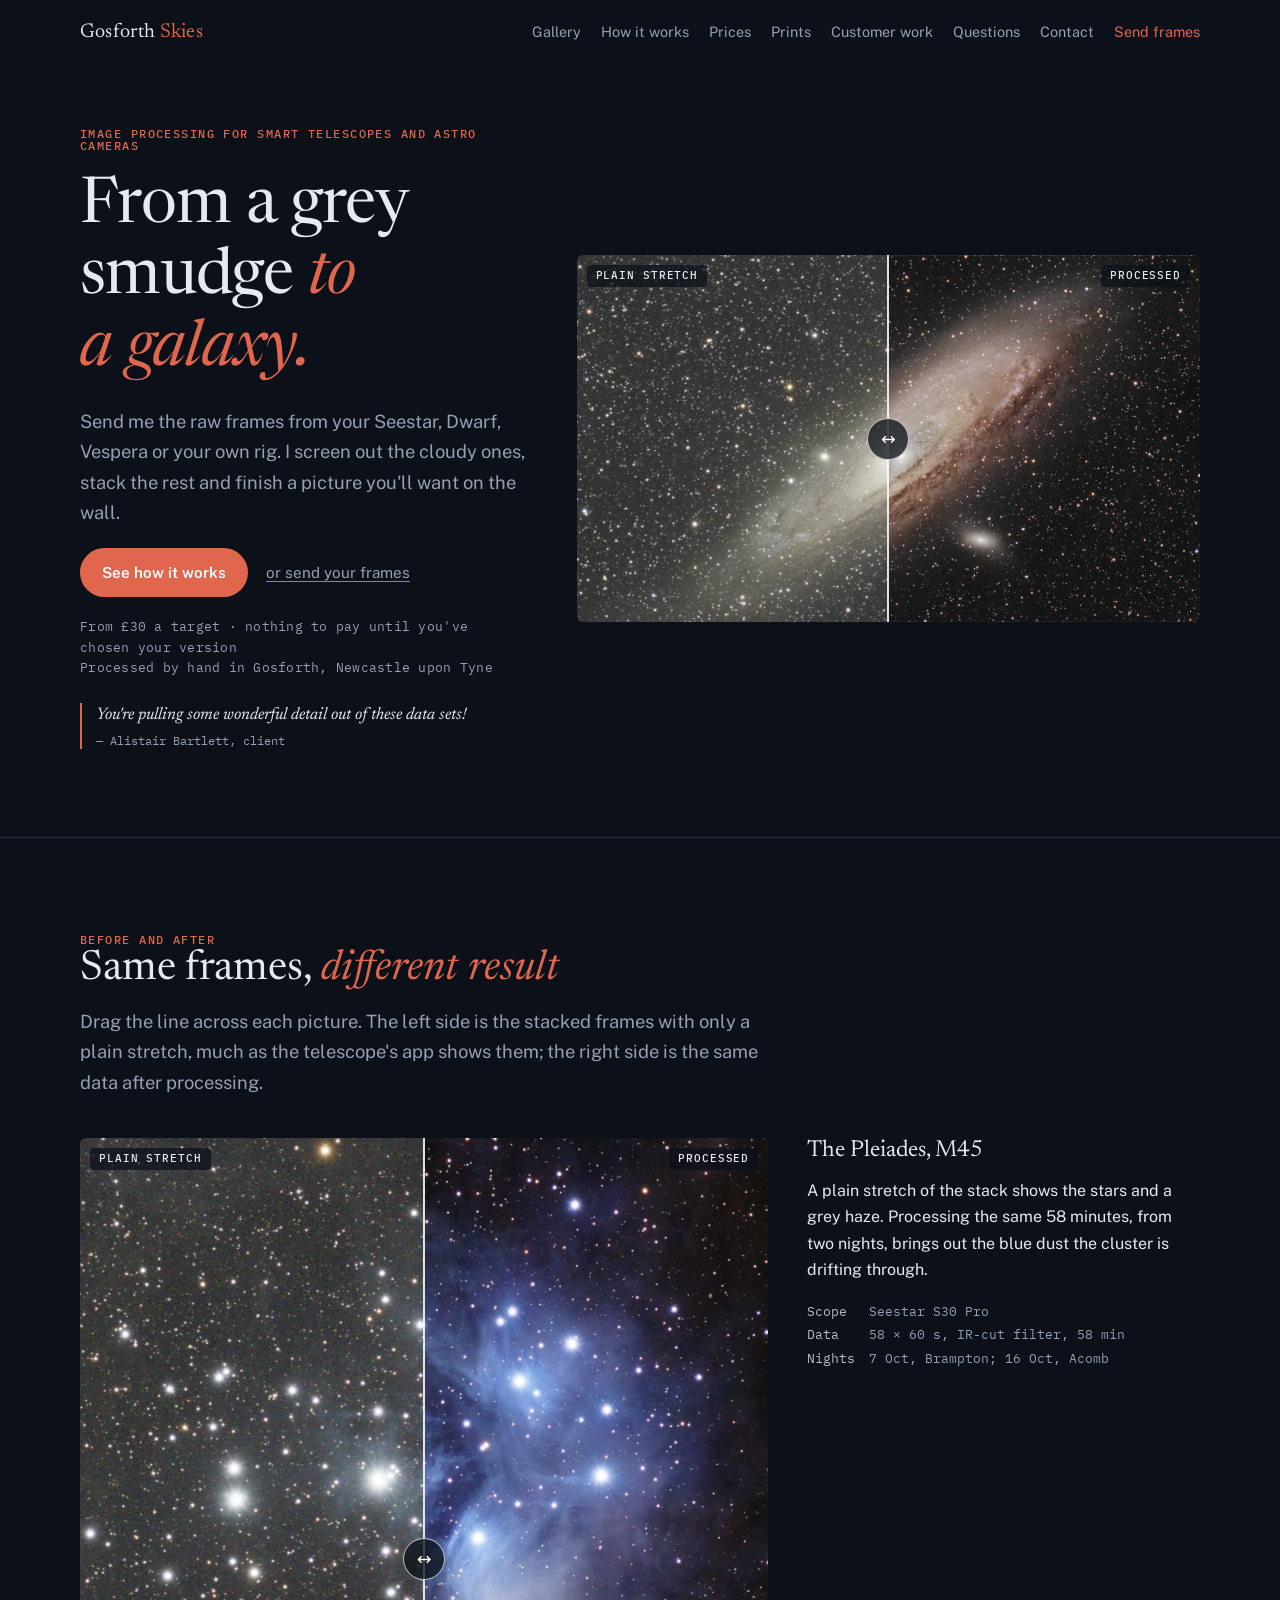
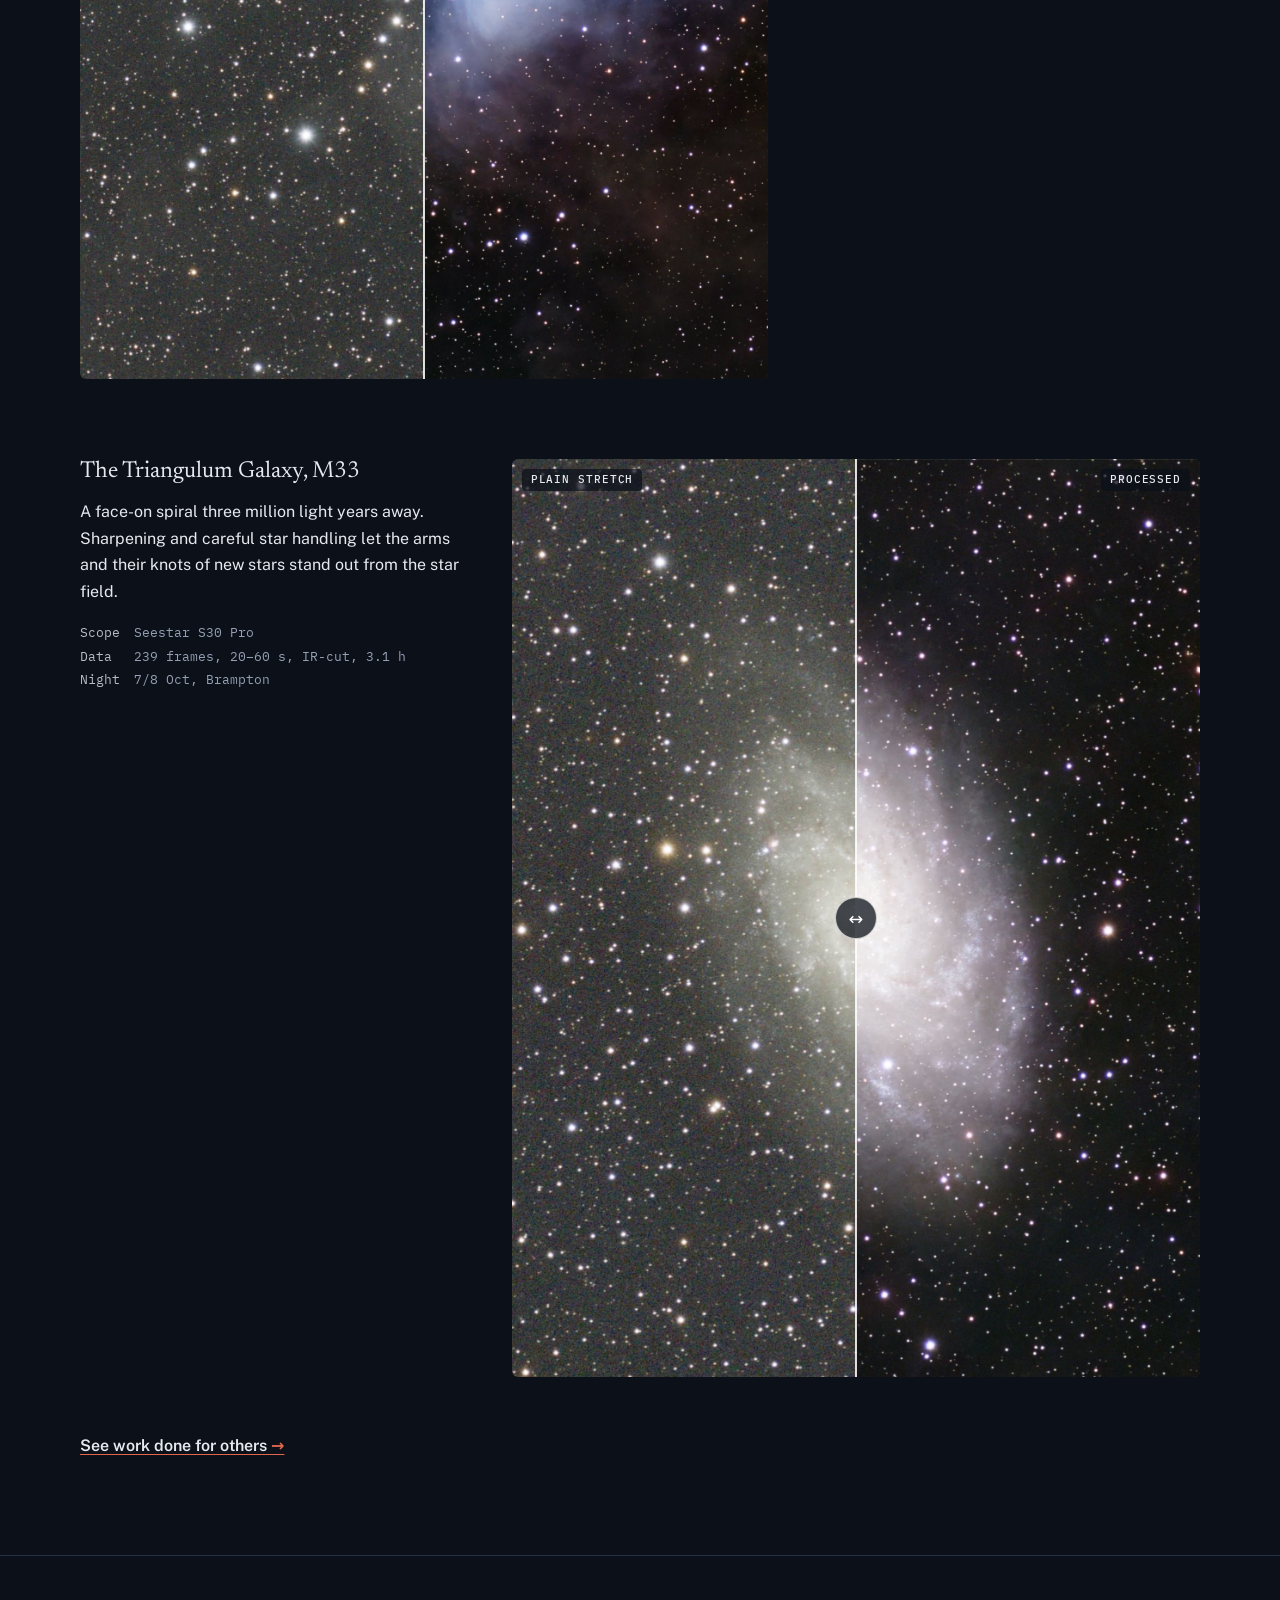
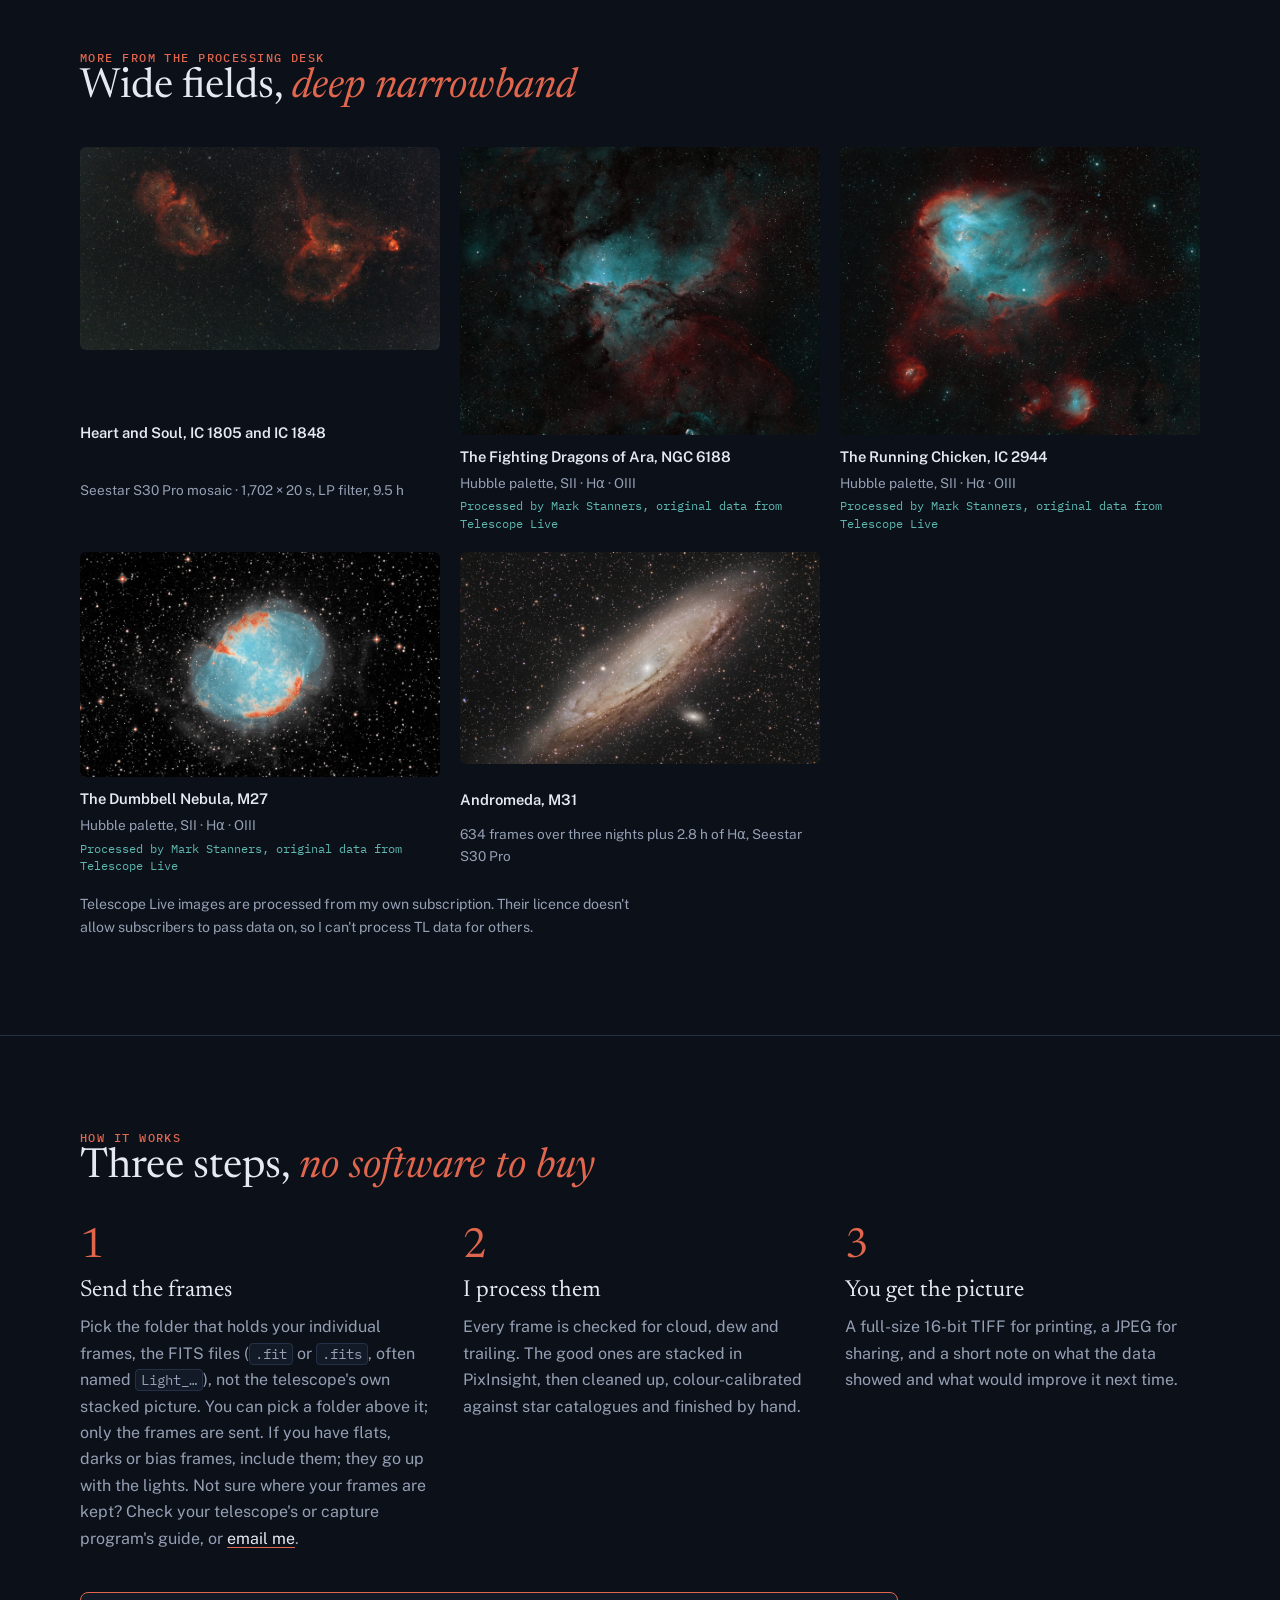
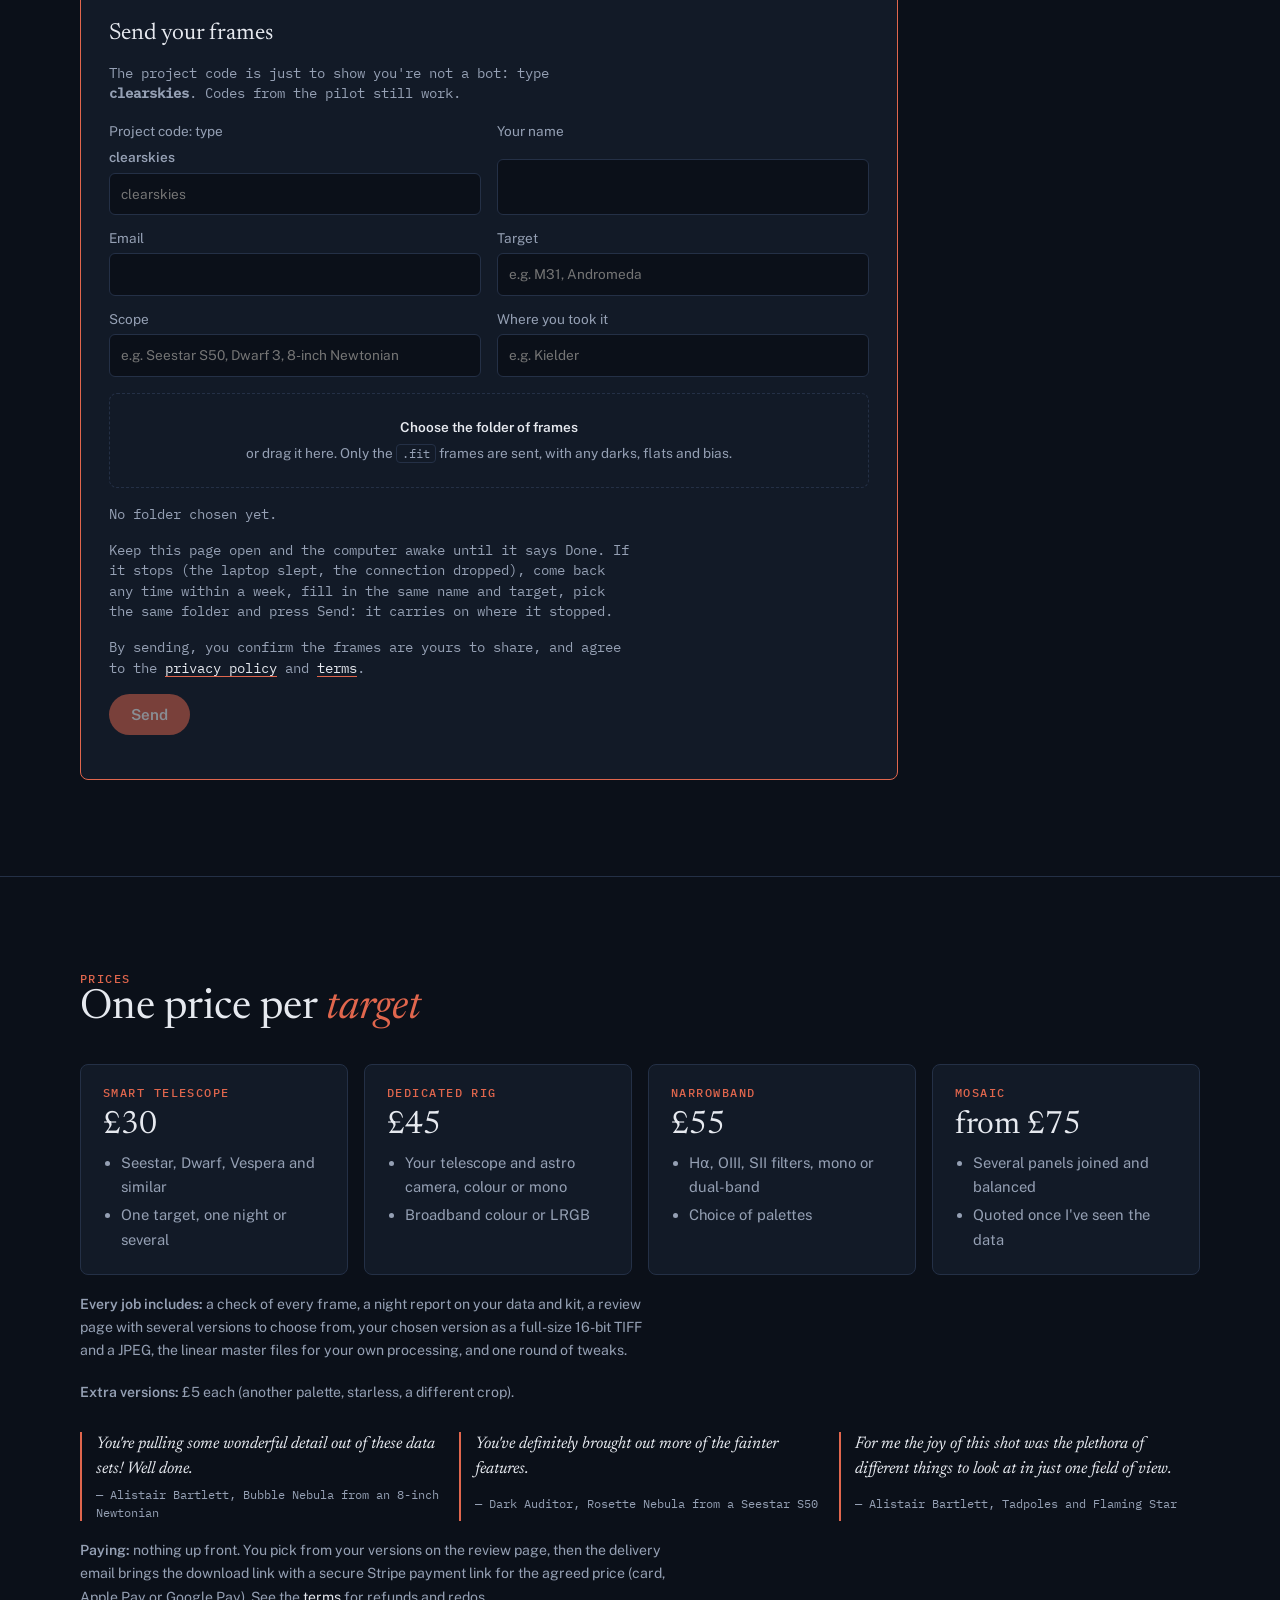
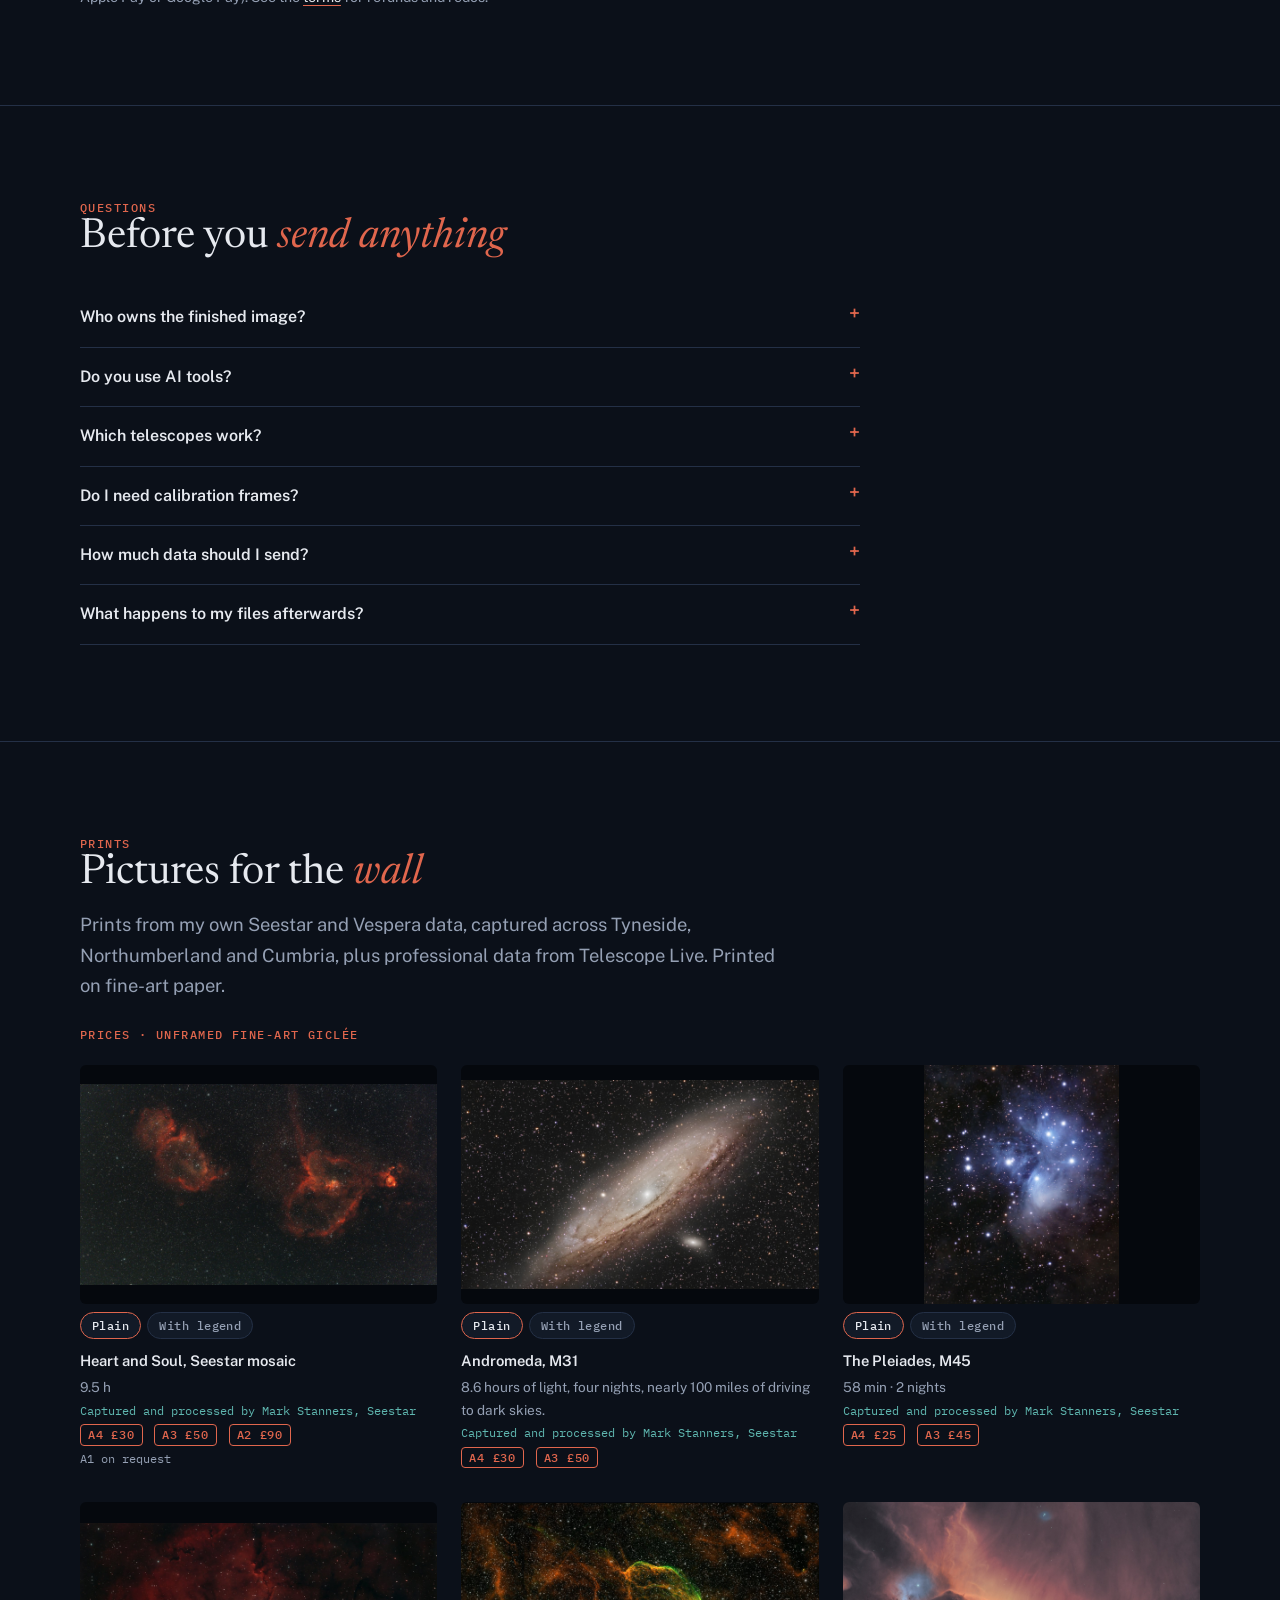
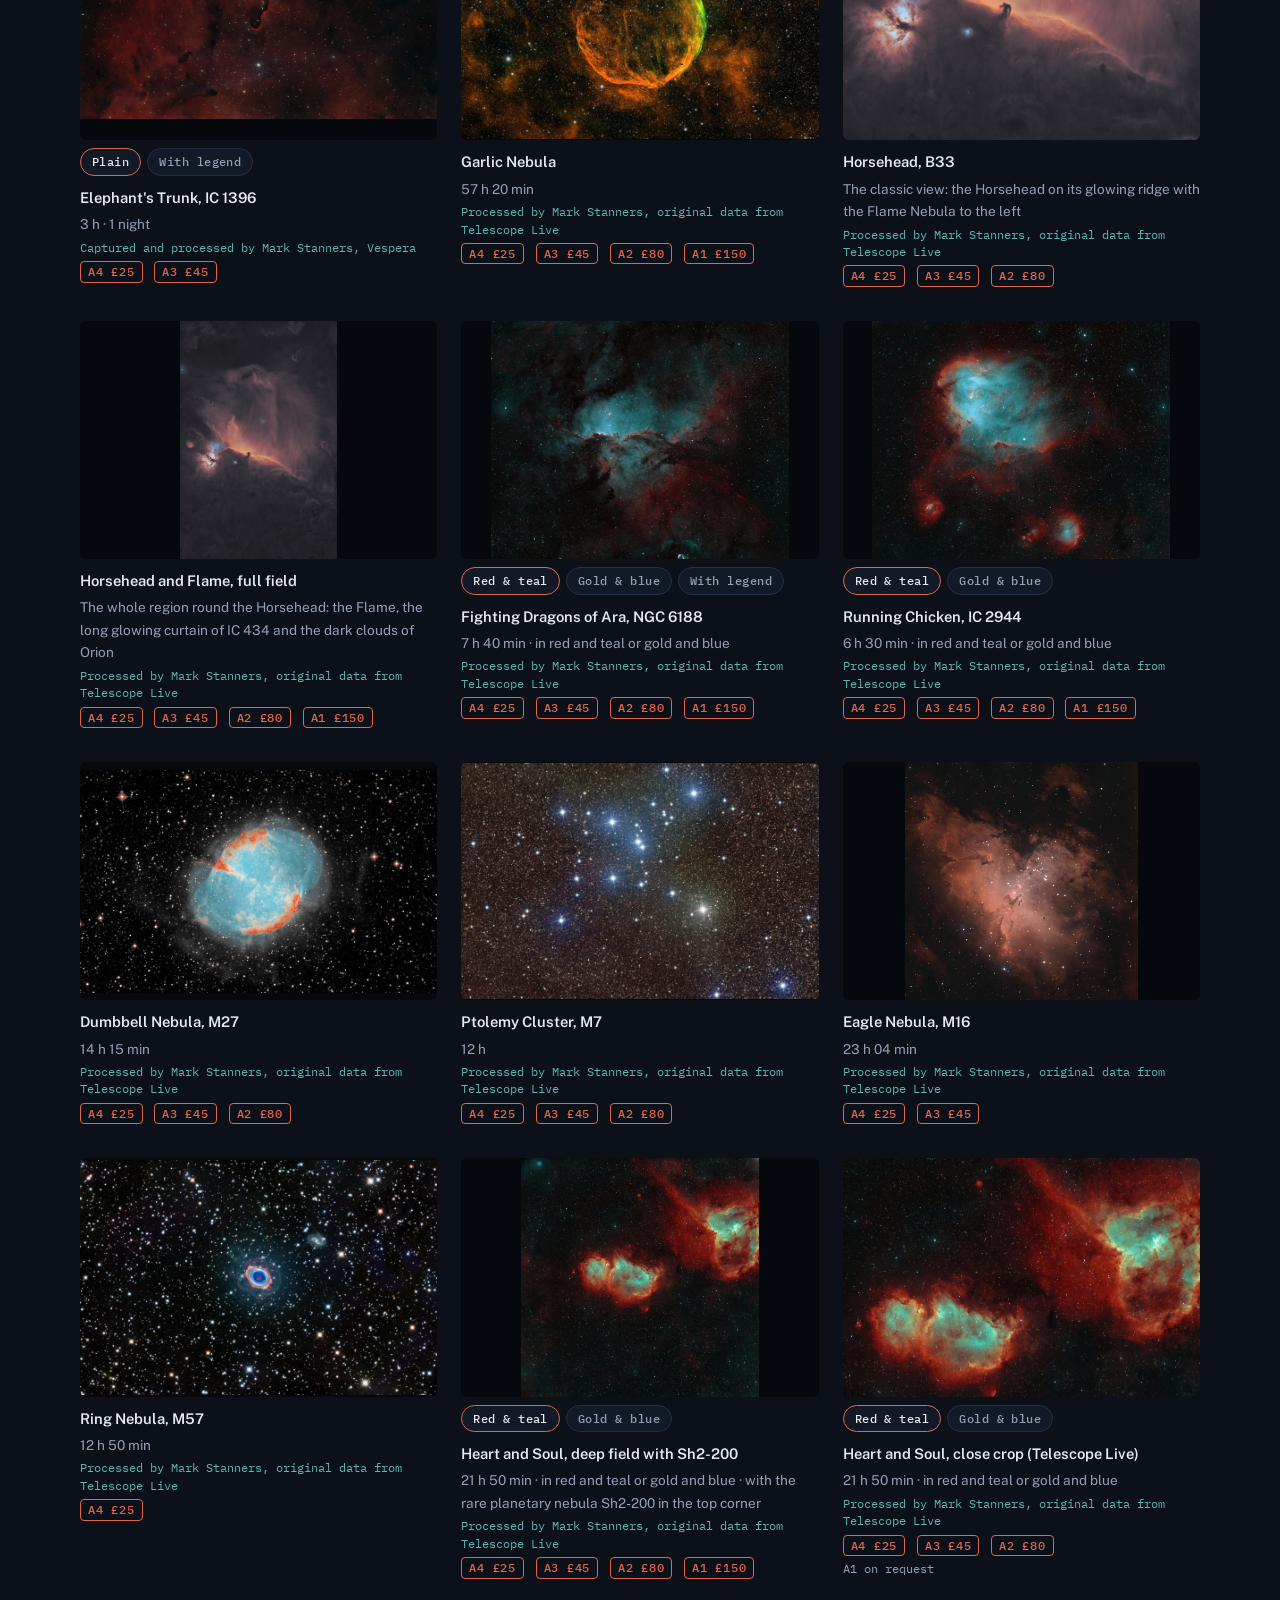
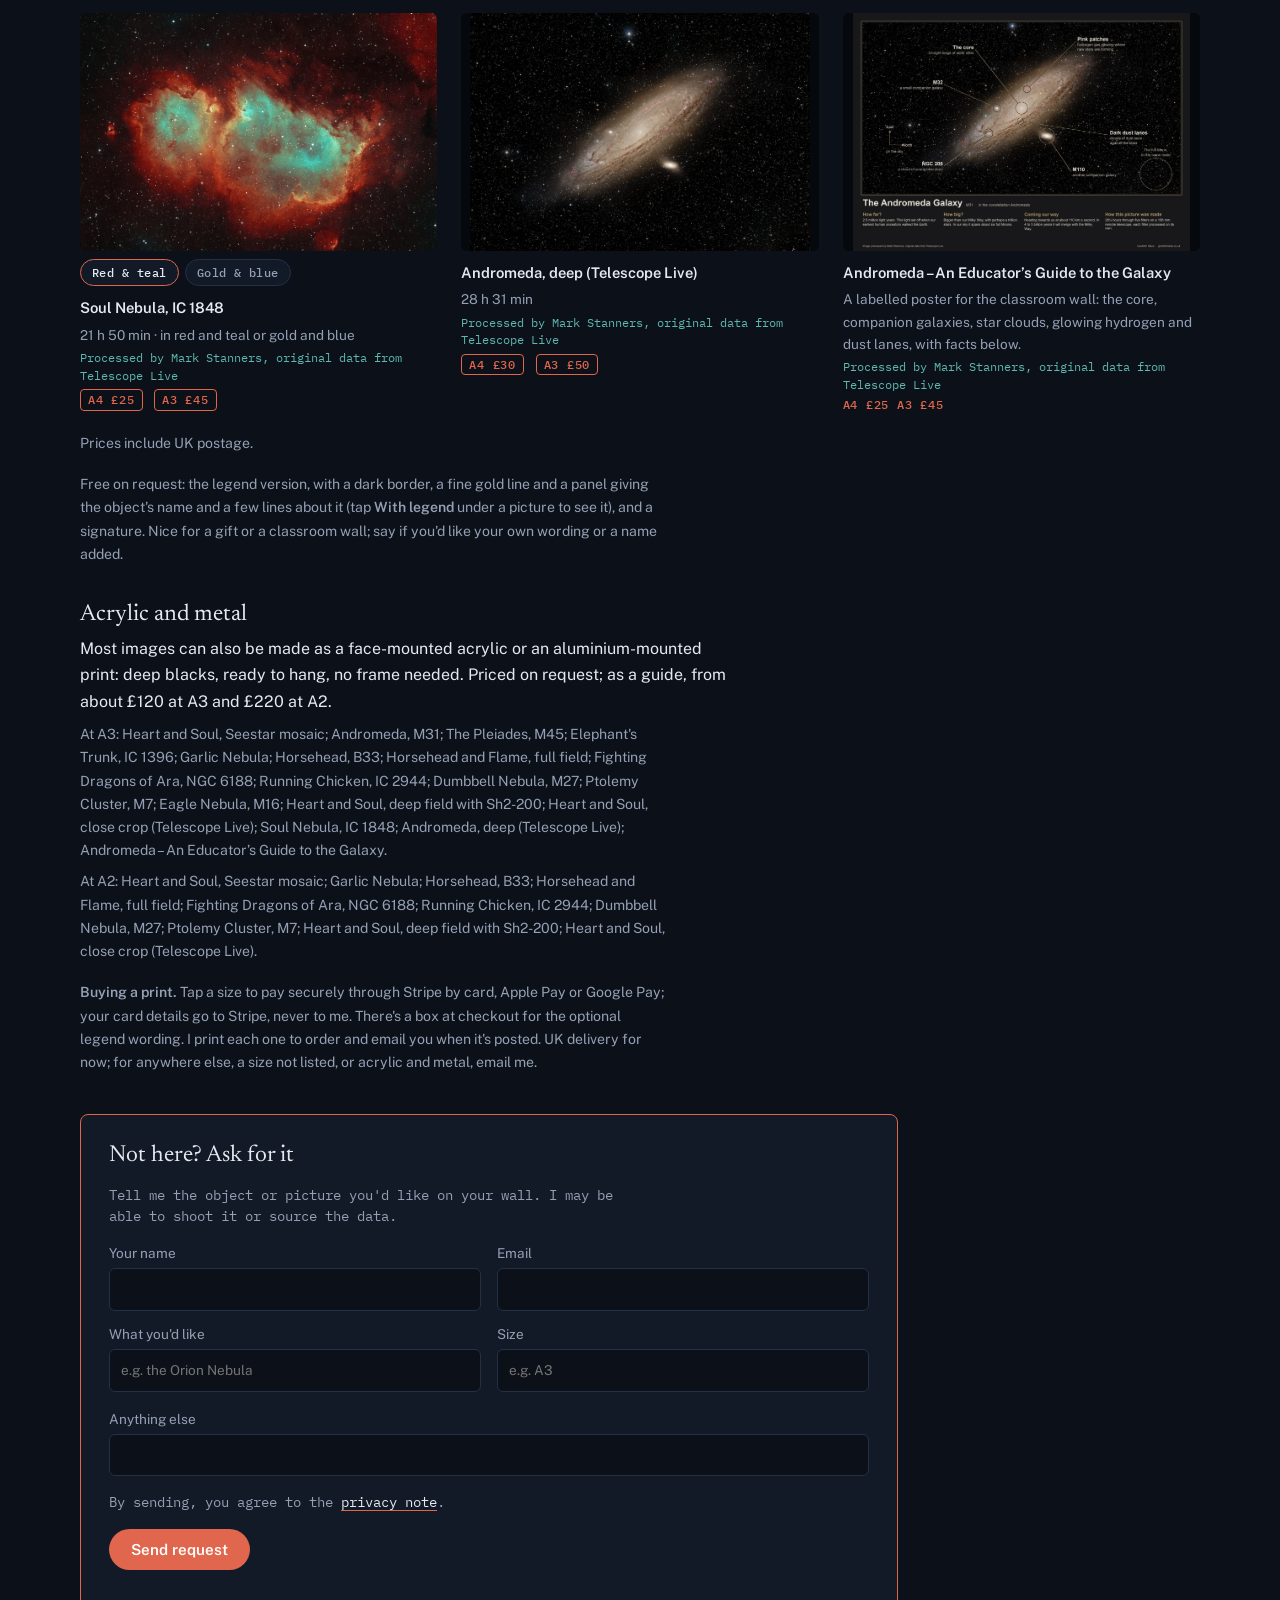
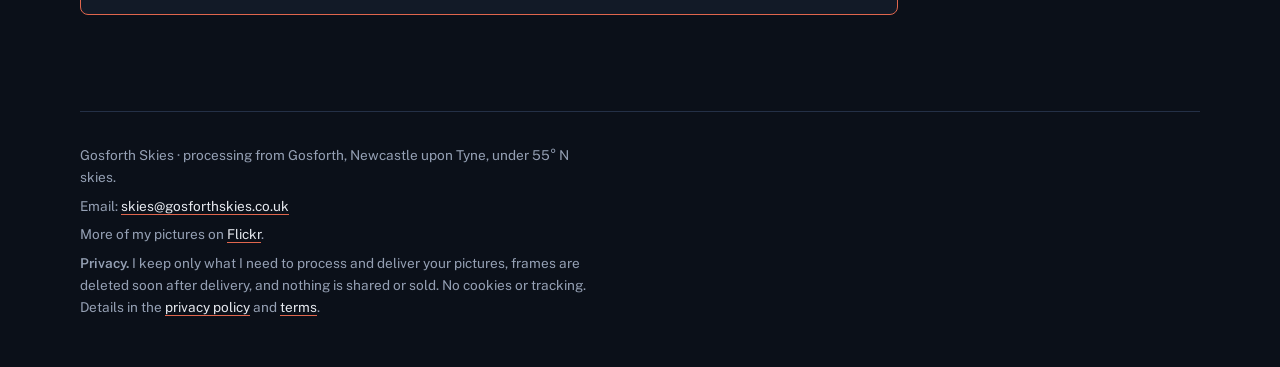
==== commit 02db7fd0: "Andromeda - An Educator's Guide to the Galaxy: the A2 poster as its own print (off Andromeda deep) C" ====
--- a/index.html
+++ b/index.html
@@ -615,8 +615,11 @@
       </figure>
       <figure class="print">
         <img src="img/tl_m31_deep.jpg" alt="Andromeda, deep (Telescope Live)" loading="lazy">
-        <div class="vers" role="group" aria-label="Version"><button type="button" aria-pressed="true" data-src="img/tl_m31_deep.jpg">Plain</button><button type="button" aria-pressed="false" data-src="img/tl_m31_deep_legend.jpg">With legend</button></div>
         <figcaption><b>Andromeda, deep (Telescope Live)</b><span>28 h 31 min</span><span class="credit">Processed by Mark Stanners, original data from Telescope Live</span><span class="sizes"><a class="buy" href="https://buy.stripe.com/6oU8wOfIa6A9etG6ai0Fi0L" rel="noopener">A4 £30</a> <a class="buy" href="https://buy.stripe.com/4gMcN47bE9Ml99m2Y60Fi0M" rel="noopener">A3 £50</a></span></figcaption>
+      </figure>
+      <figure class="print">
+        <img src="img/tl_m31_poster.jpg" alt="Andromeda – An Educator’s Guide to the Galaxy" loading="lazy">
+        <figcaption><b>Andromeda – An Educator’s Guide to the Galaxy</b><span>A labelled poster for the classroom wall: the core, companion galaxies, star clouds, glowing hydrogen and dust lanes, with facts below.</span><span class="credit">Processed by Mark Stanners, original data from Telescope Live</span><span class="sizes">A4 £25 A3 £45</span></figcaption>
       </figure>
     </div>
     <p class="note">Prices include UK postage.</p>
@@ -624,7 +627,7 @@
     <div class="media">
       <h3>Acrylic and metal</h3>
       <p>Most images can also be made as a face-mounted acrylic or an aluminium-mounted print: deep blacks, ready to hang, no frame needed. Priced on request; as a guide, from about £120 at A3 and £220 at A2.</p>
-      <p class="note">At A3: Heart and Soul, Seestar mosaic; Andromeda, M31; The Pleiades, M45; Elephant&#x27;s Trunk, IC 1396; Garlic Nebula; Horsehead, B33; Horsehead and Flame, full field; Fighting Dragons of Ara, NGC 6188; Running Chicken, IC 2944; Dumbbell Nebula, M27; Ptolemy Cluster, M7; Eagle Nebula, M16; Heart and Soul, deep field with Sh2-200; Heart and Soul, close crop (Telescope Live); Soul Nebula, IC 1848; Andromeda, deep (Telescope Live).</p>
+      <p class="note">At A3: Heart and Soul, Seestar mosaic; Andromeda, M31; The Pleiades, M45; Elephant&#x27;s Trunk, IC 1396; Garlic Nebula; Horsehead, B33; Horsehead and Flame, full field; Fighting Dragons of Ara, NGC 6188; Running Chicken, IC 2944; Dumbbell Nebula, M27; Ptolemy Cluster, M7; Eagle Nebula, M16; Heart and Soul, deep field with Sh2-200; Heart and Soul, close crop (Telescope Live); Soul Nebula, IC 1848; Andromeda, deep (Telescope Live); Andromeda – An Educator’s Guide to the Galaxy.</p>
       <p class="note">At A2: Heart and Soul, Seestar mosaic; Garlic Nebula; Horsehead, B33; Horsehead and Flame, full field; Fighting Dragons of Ara, NGC 6188; Running Chicken, IC 2944; Dumbbell Nebula, M27; Ptolemy Cluster, M7; Heart and Soul, deep field with Sh2-200; Heart and Soul, close crop (Telescope Live).</p>
     </div>
     <p class="note pay"><b>Buying a print.</b> Tap a size to pay securely through Stripe by card, Apple Pay or Google Pay; your card details go to Stripe, never to me. There's a box at checkout for the optional legend wording. I print each one to order and email you when it's posted. UK delivery for now; for anywhere else, a size not listed, or acrylic and metal, email me.</p>
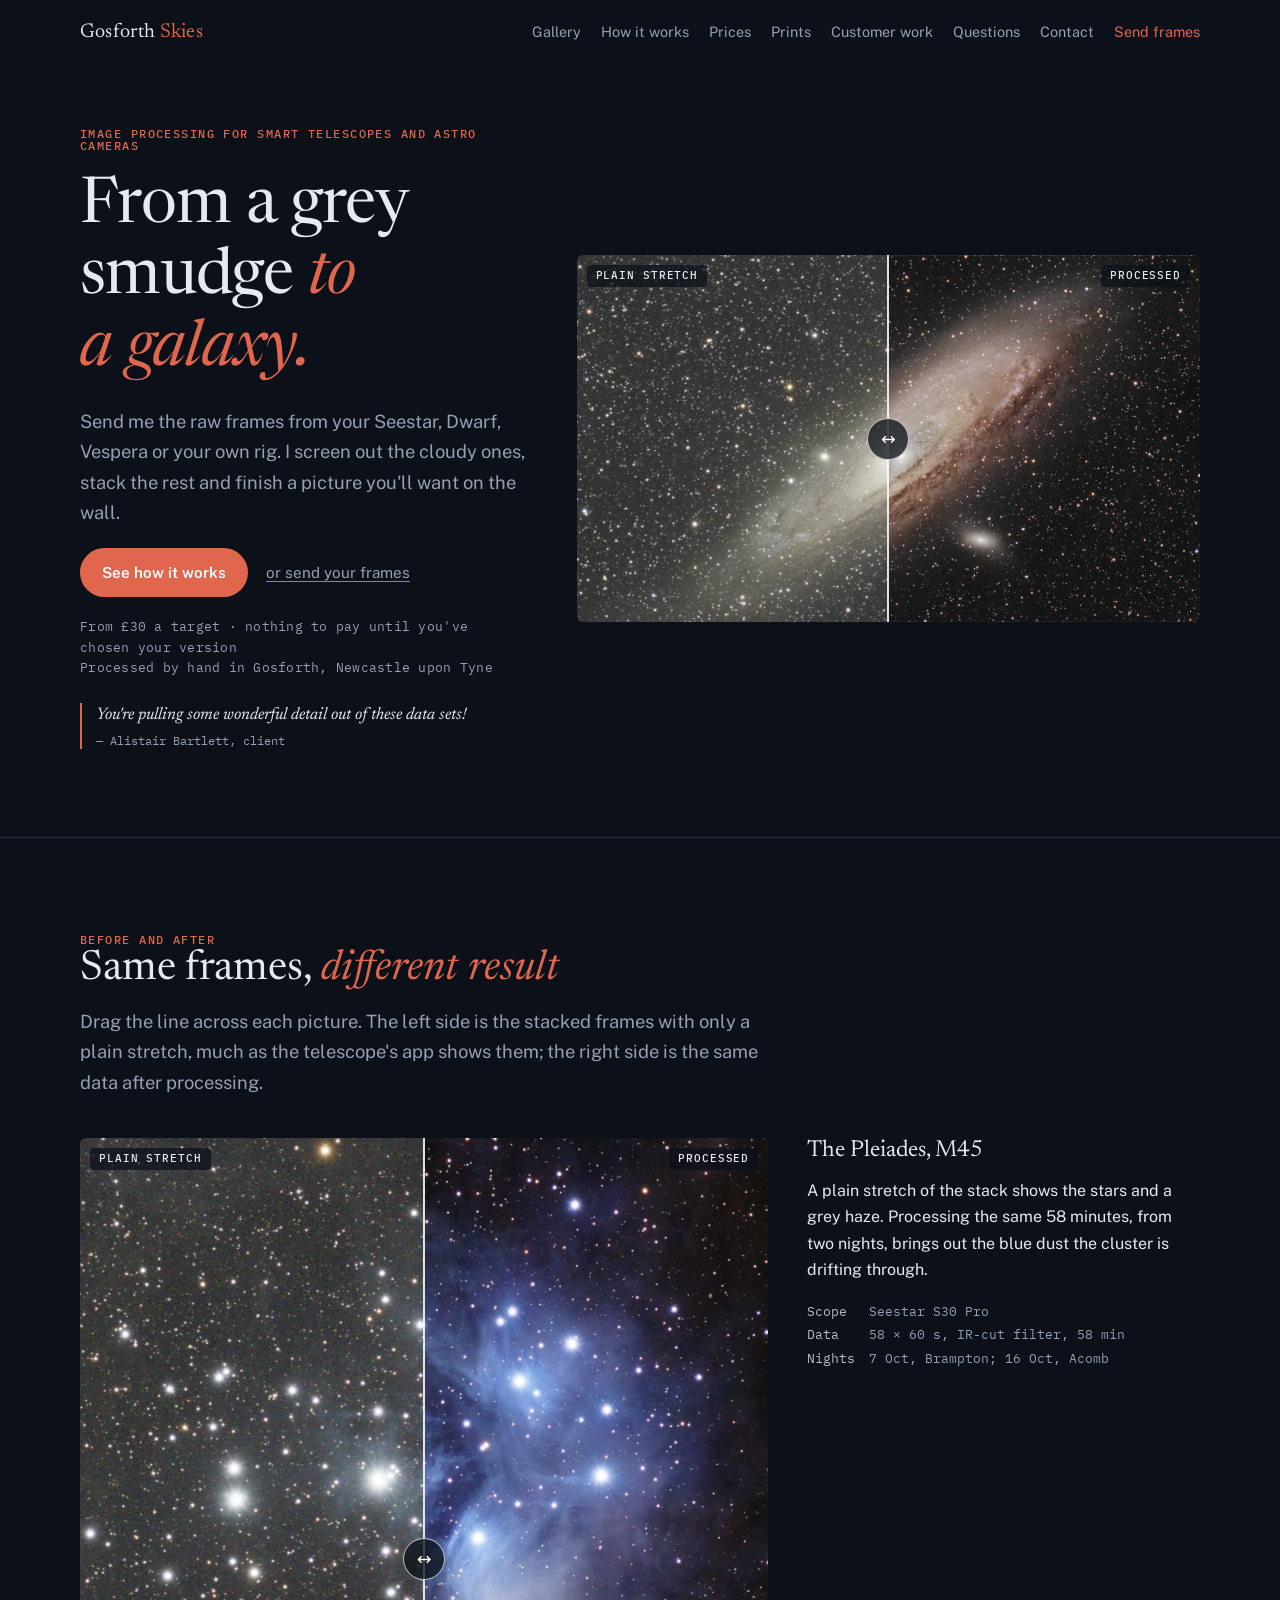
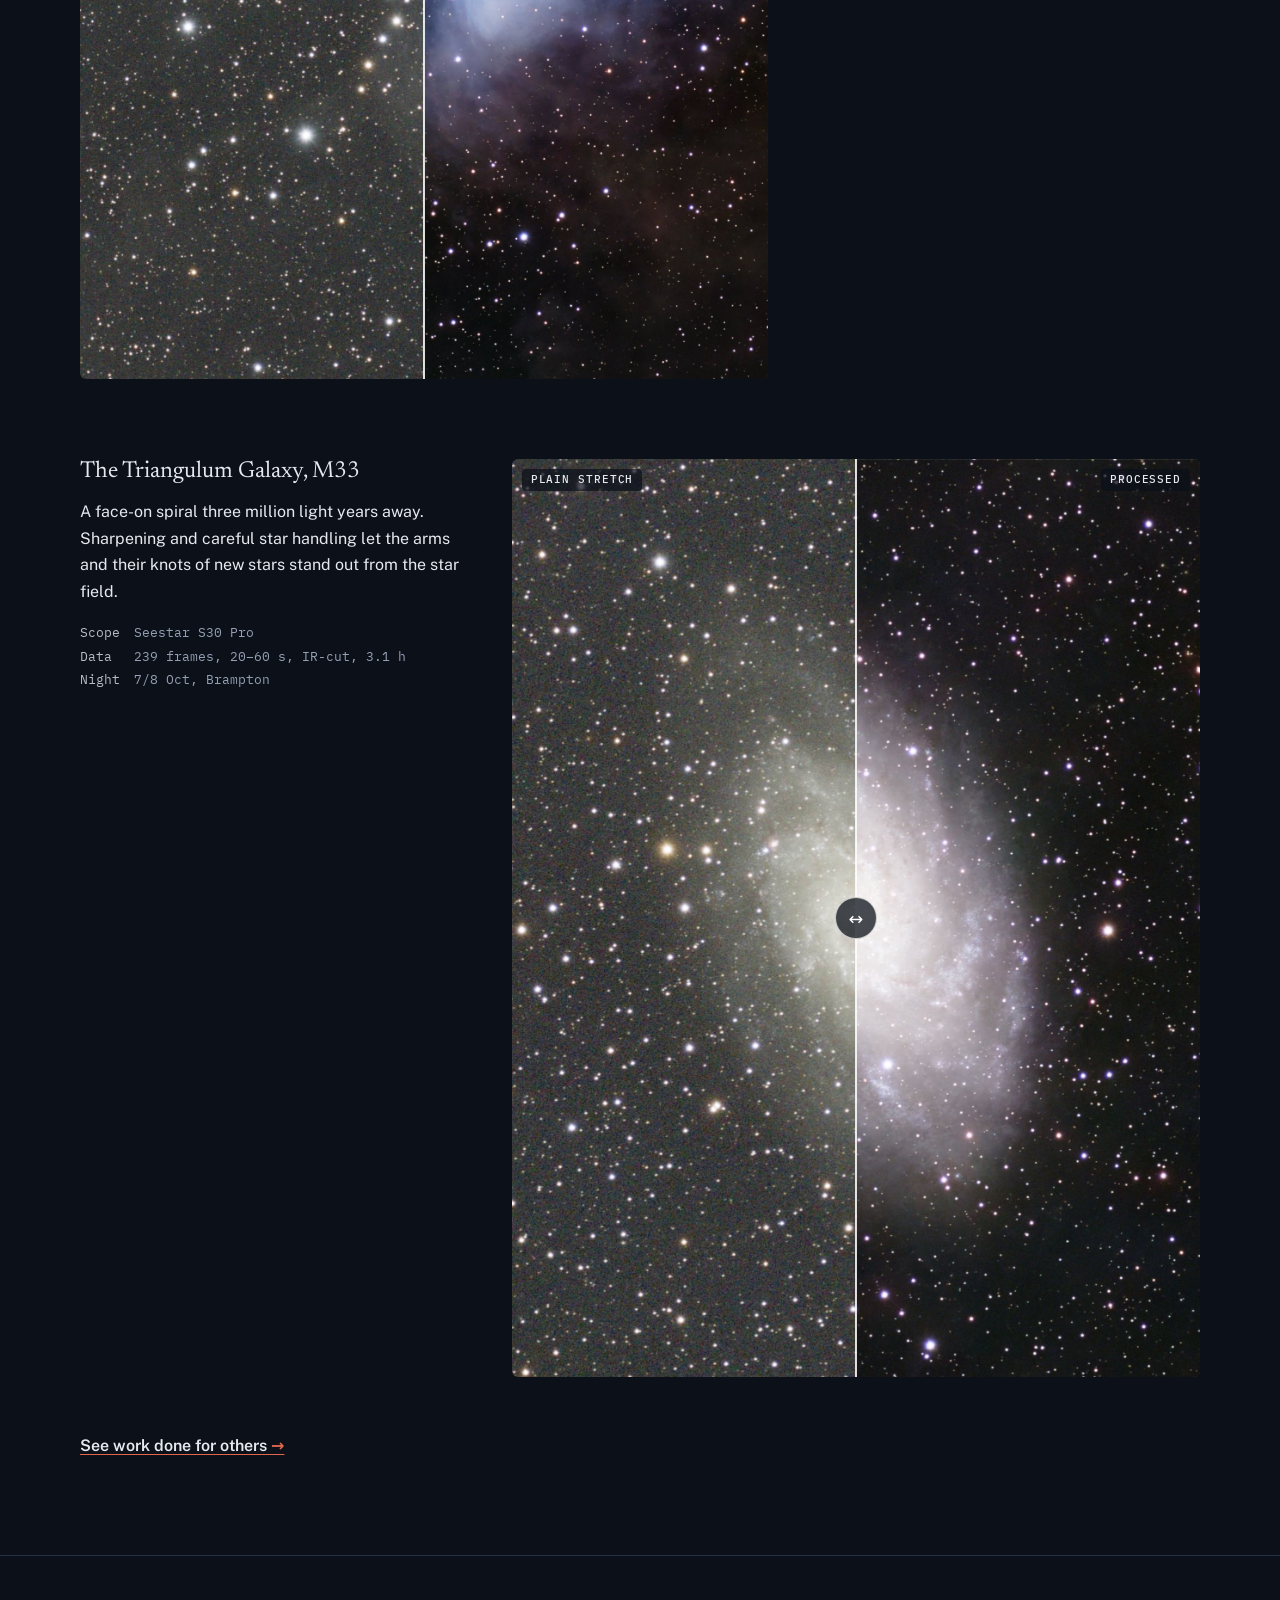
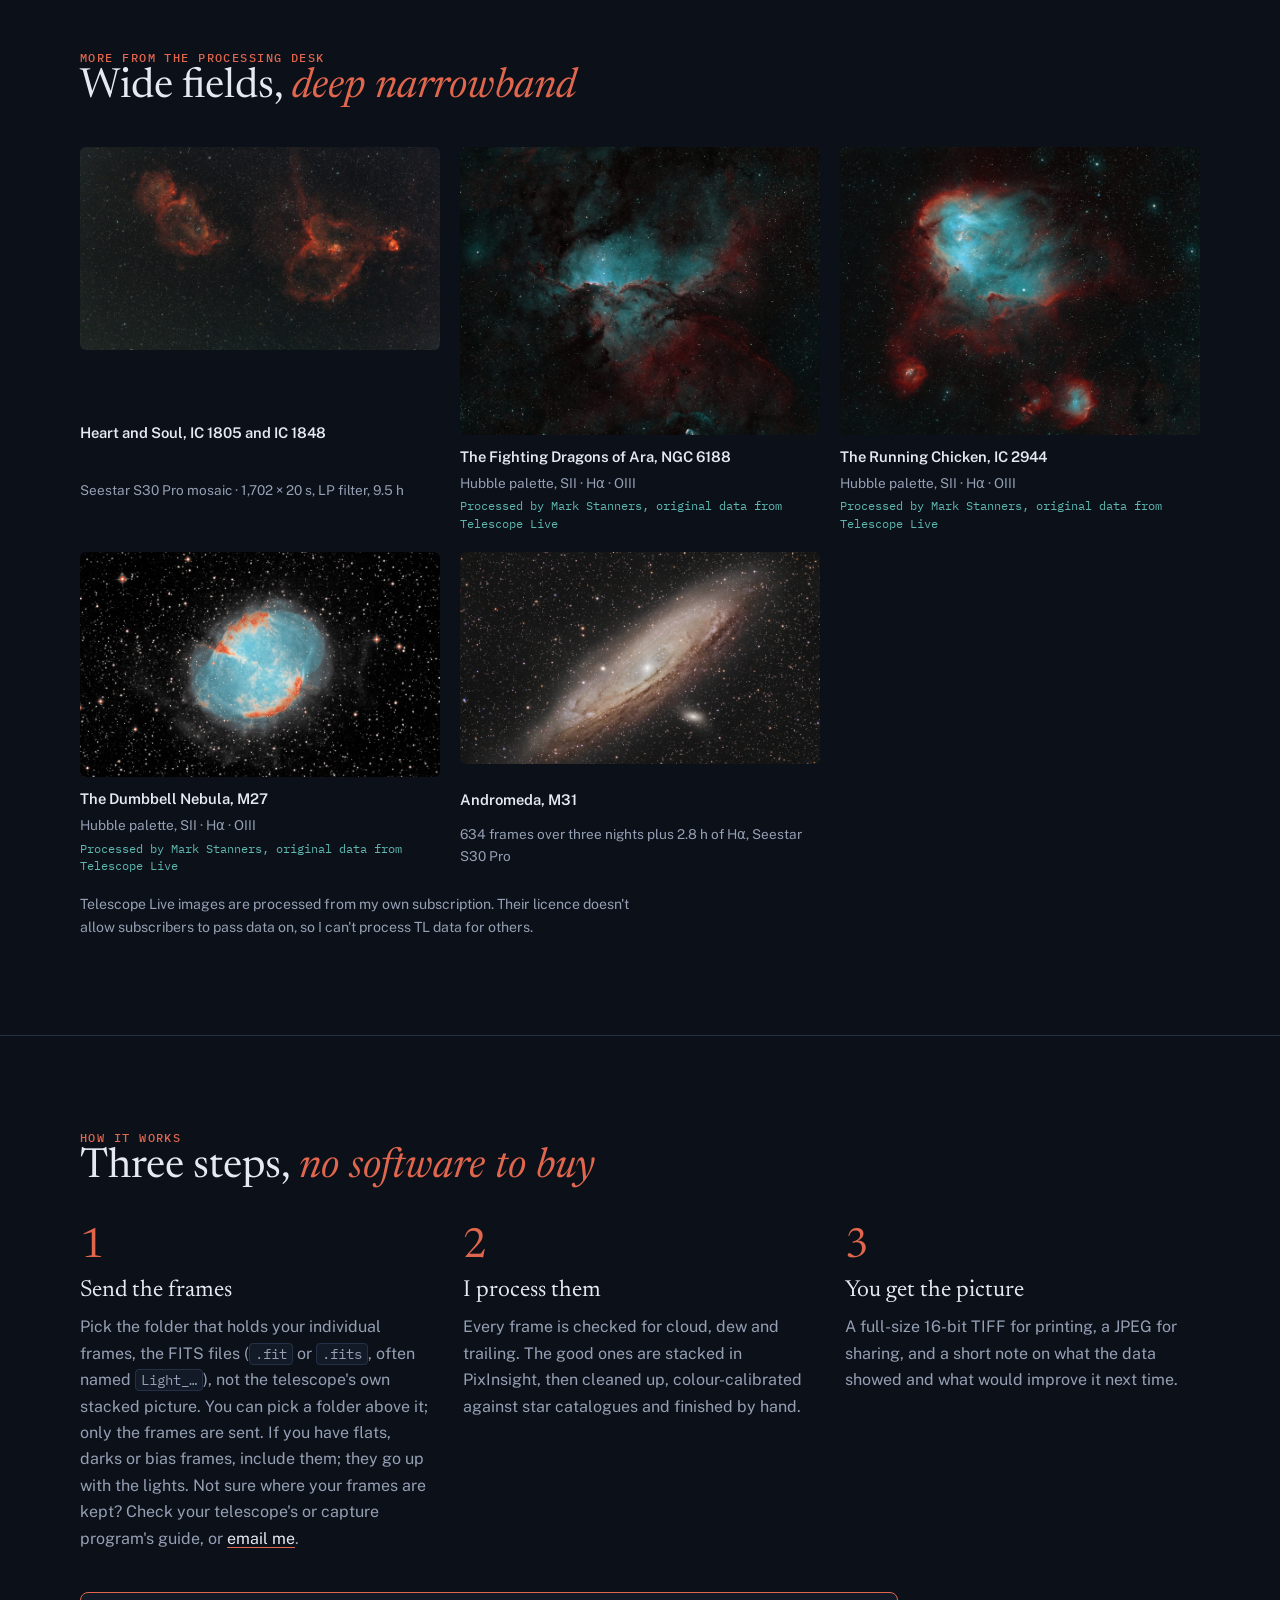
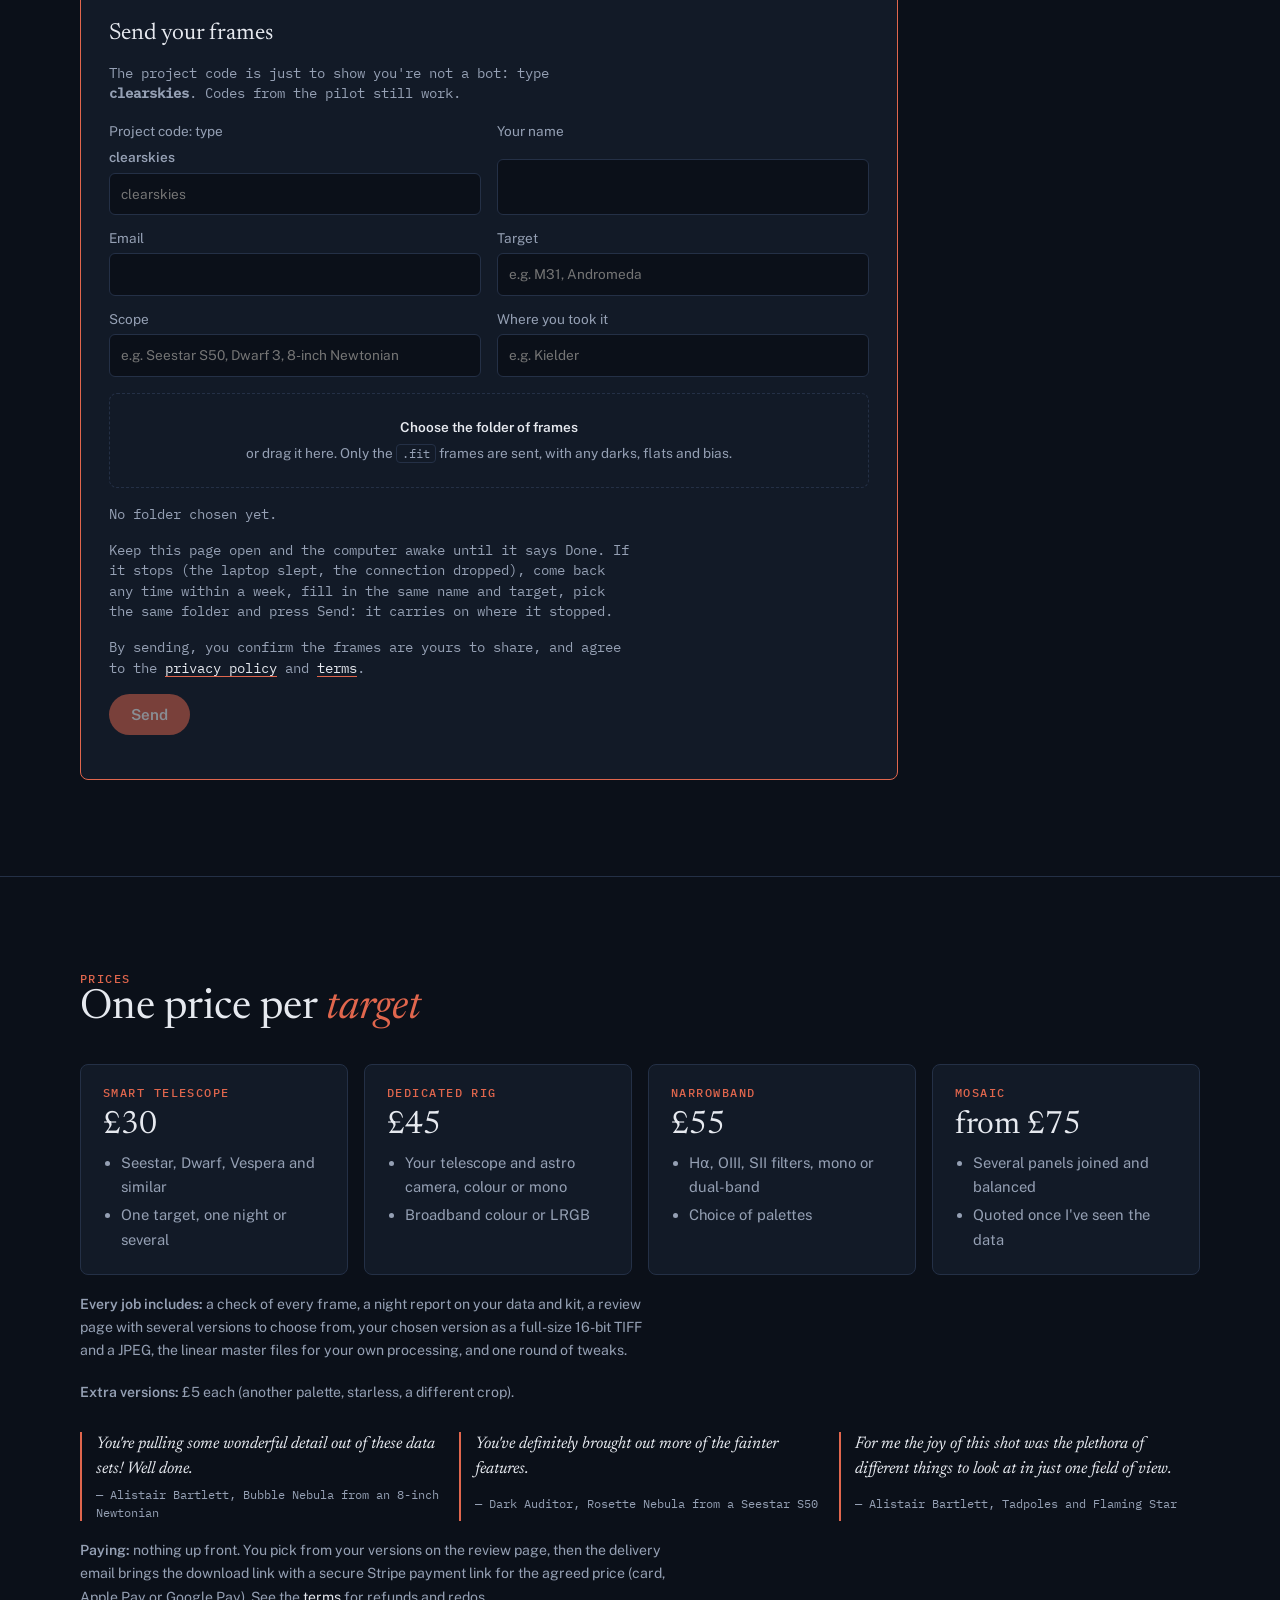
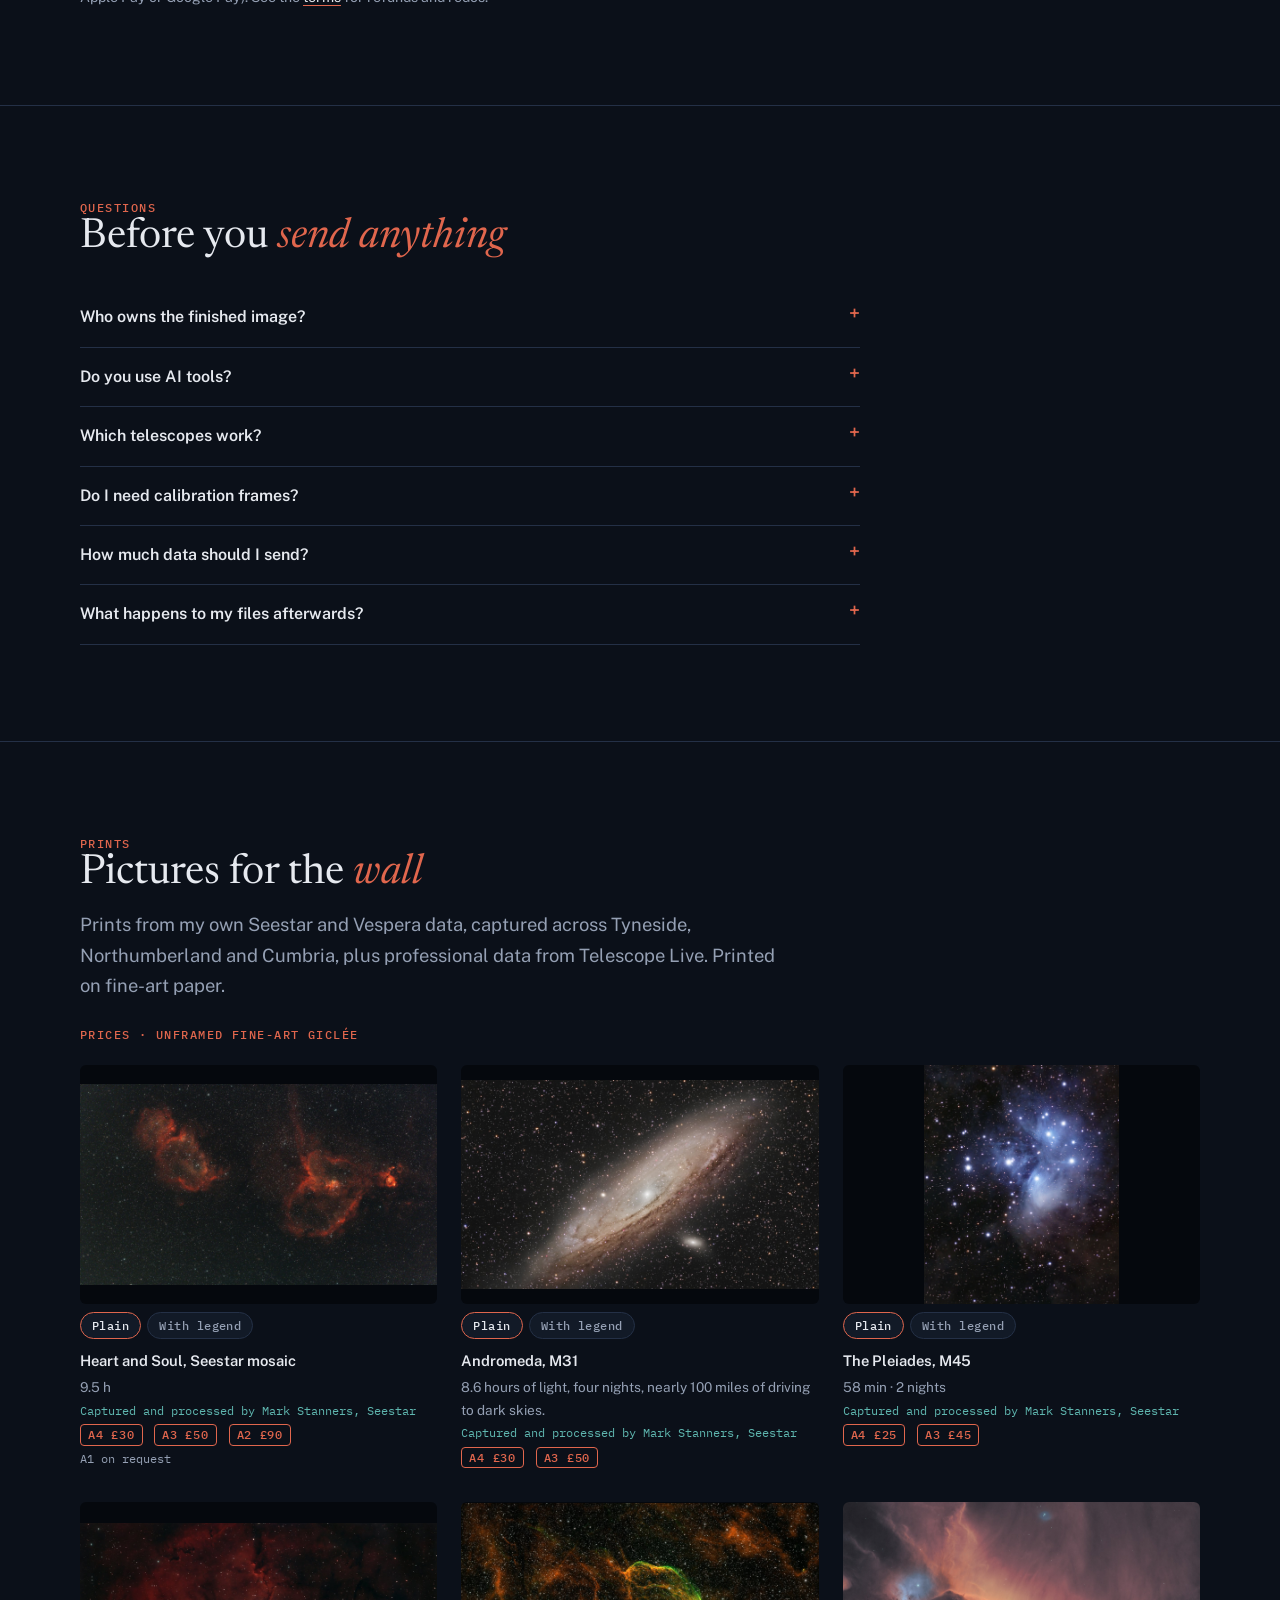
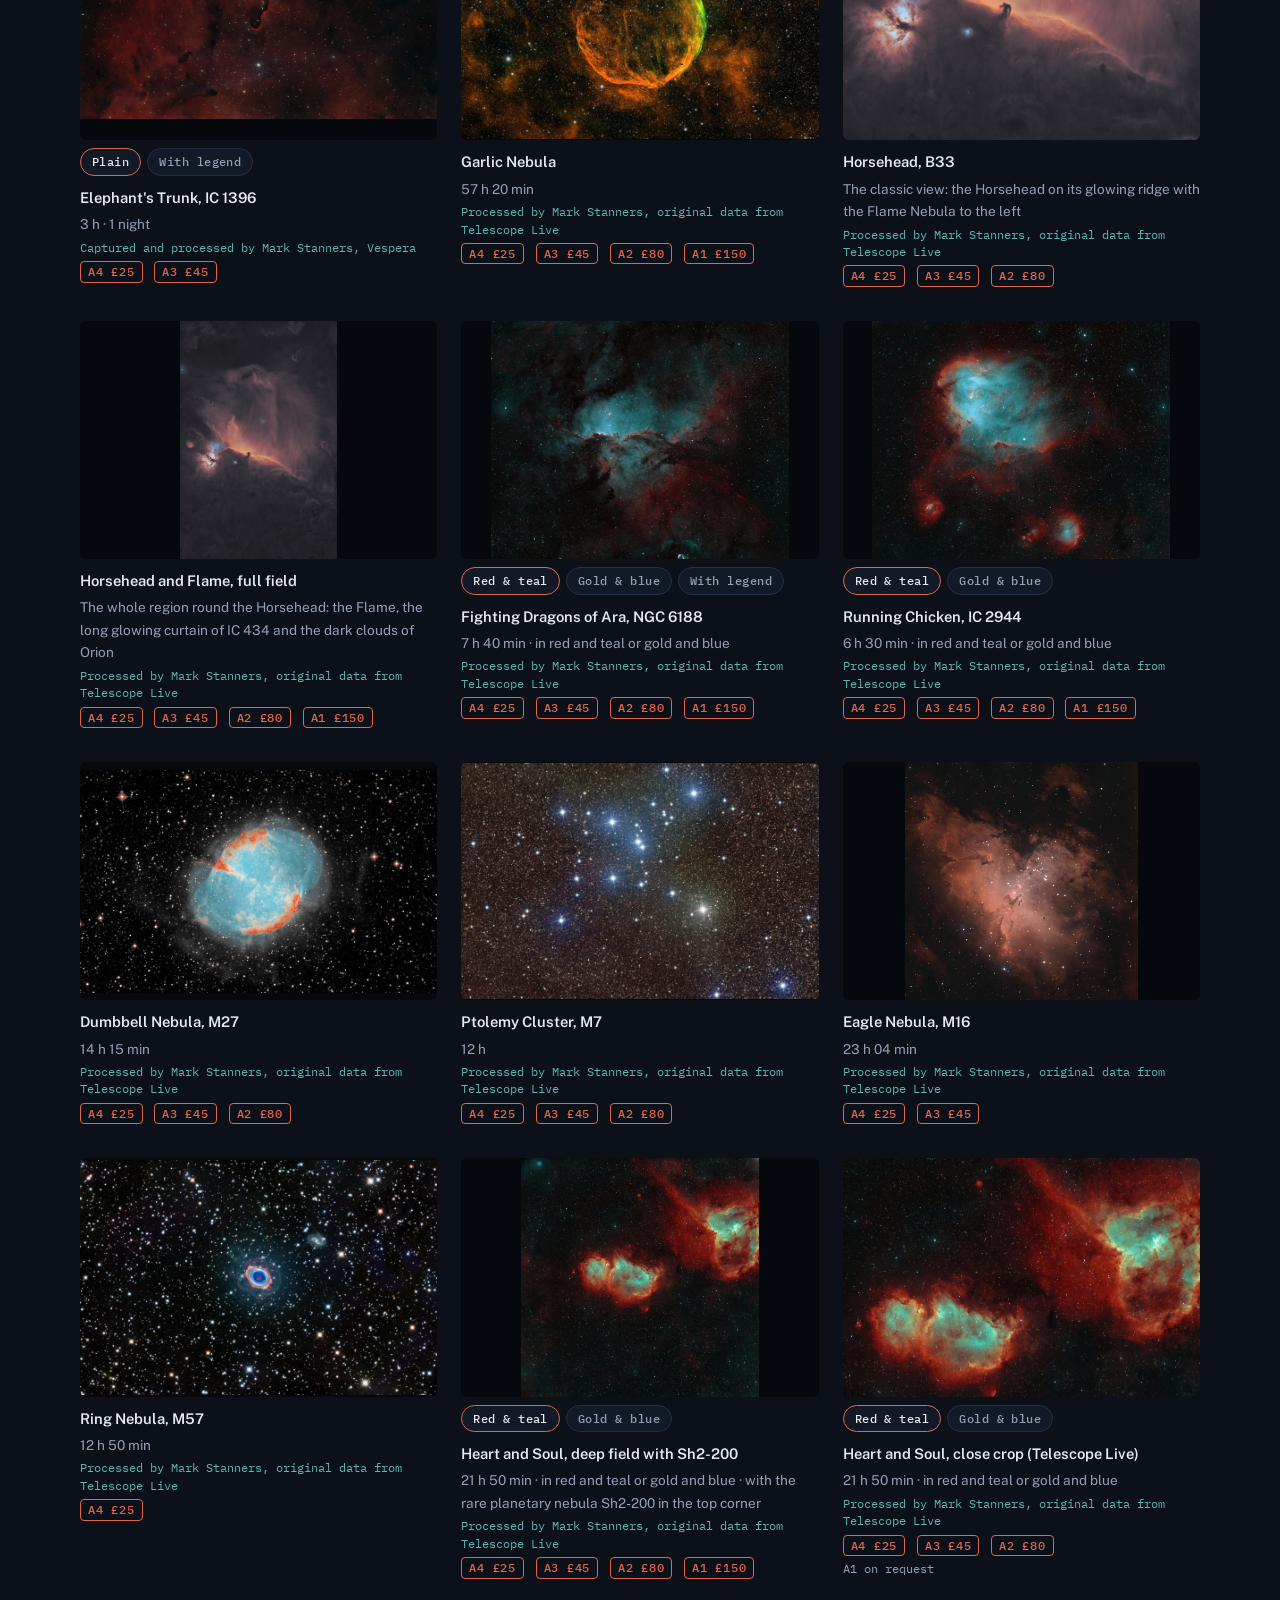
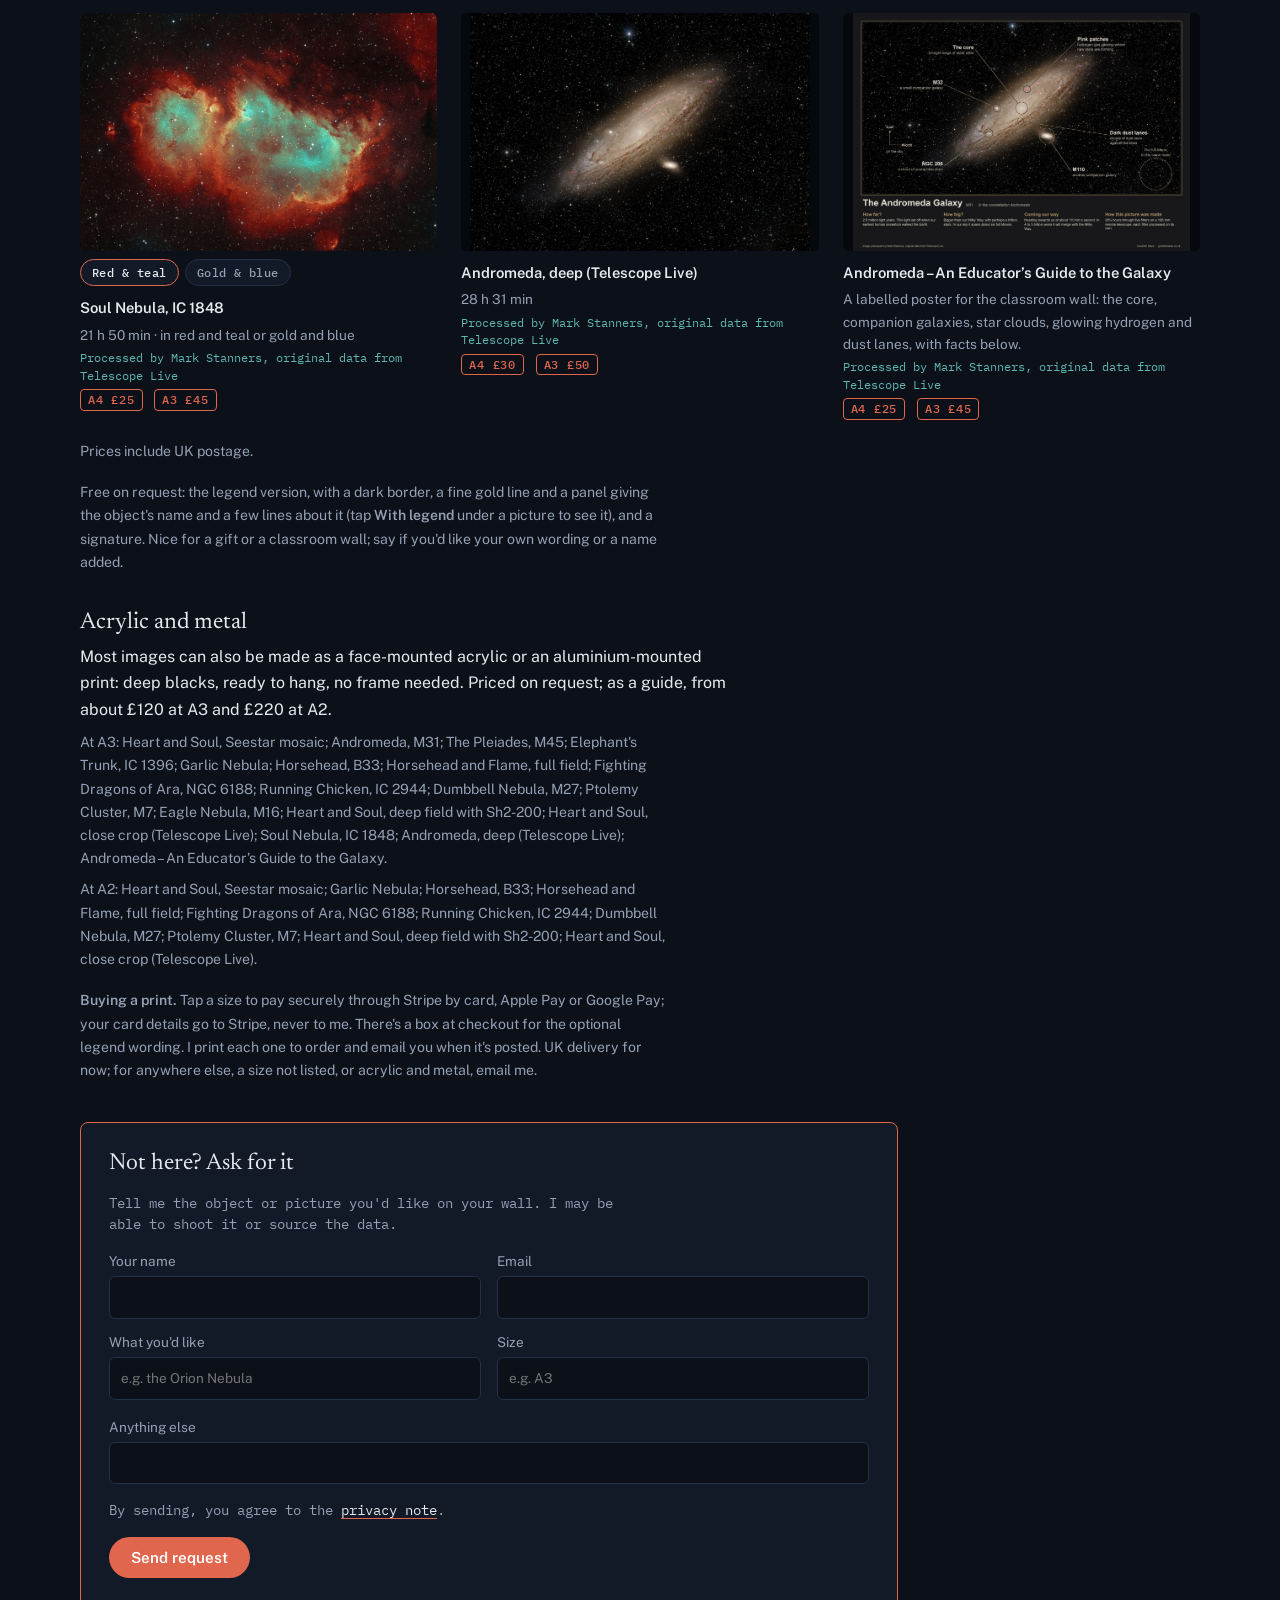
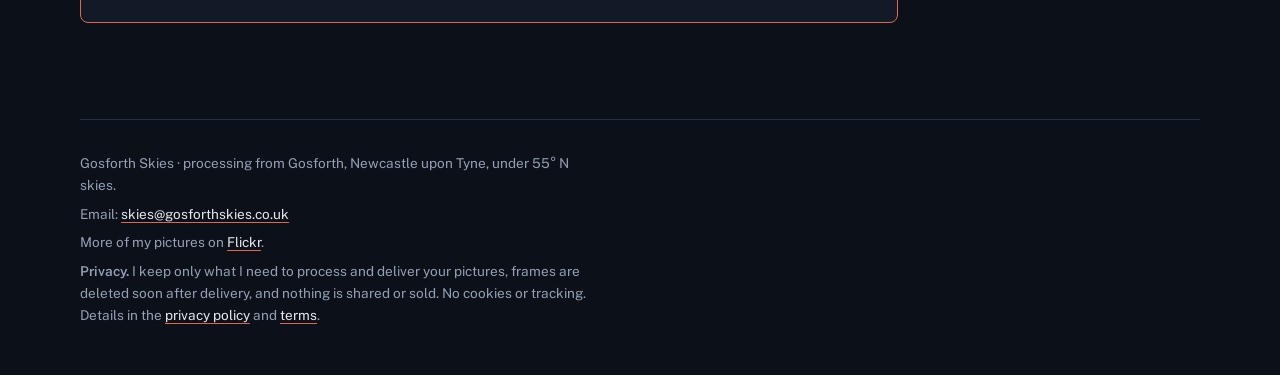
==== commit 069fec47: "Educator's Guide poster: Stripe buy buttons (A4, A3) Co-Authored-By: Claude Opus 5.5 <noreply@anthro" ====
--- a/index.html
+++ b/index.html
@@ -619,7 +619,7 @@
       </figure>
       <figure class="print">
         <img src="img/tl_m31_poster.jpg" alt="Andromeda – An Educator’s Guide to the Galaxy" loading="lazy">
-        <figcaption><b>Andromeda – An Educator’s Guide to the Galaxy</b><span>A labelled poster for the classroom wall: the core, companion galaxies, star clouds, glowing hydrogen and dust lanes, with facts below.</span><span class="credit">Processed by Mark Stanners, original data from Telescope Live</span><span class="sizes">A4 £25 A3 £45</span></figcaption>
+        <figcaption><b>Andromeda – An Educator’s Guide to the Galaxy</b><span>A labelled poster for the classroom wall: the core, companion galaxies, star clouds, glowing hydrogen and dust lanes, with facts below.</span><span class="credit">Processed by Mark Stanners, original data from Telescope Live</span><span class="sizes"><a class="buy" href="https://buy.stripe.com/4gM6oG8fI5w5adq42a0Fi0S" rel="noopener">A4 £25</a> <a class="buy" href="https://buy.stripe.com/eVq9ASfIa8Ih85idCK0Fi0T" rel="noopener">A3 £45</a></span></figcaption>
       </figure>
     </div>
     <p class="note">Prices include UK postage.</p>
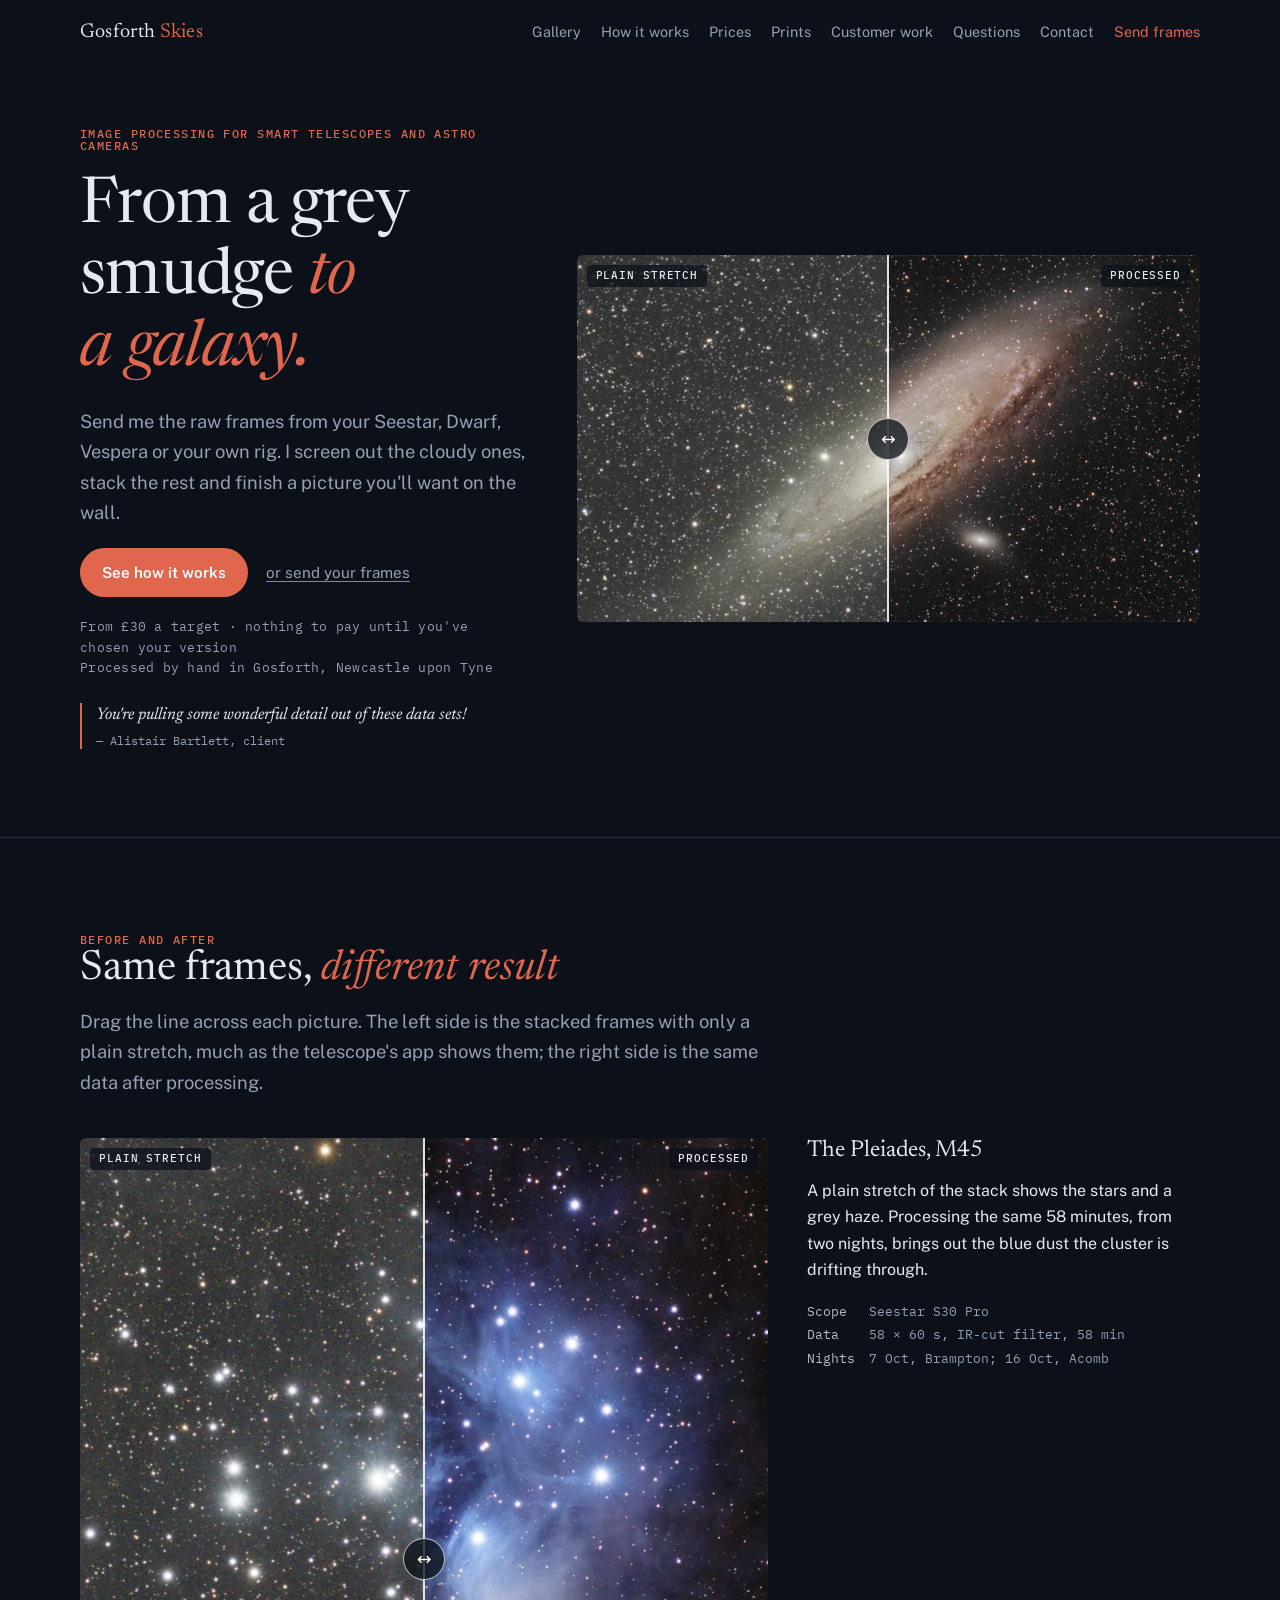
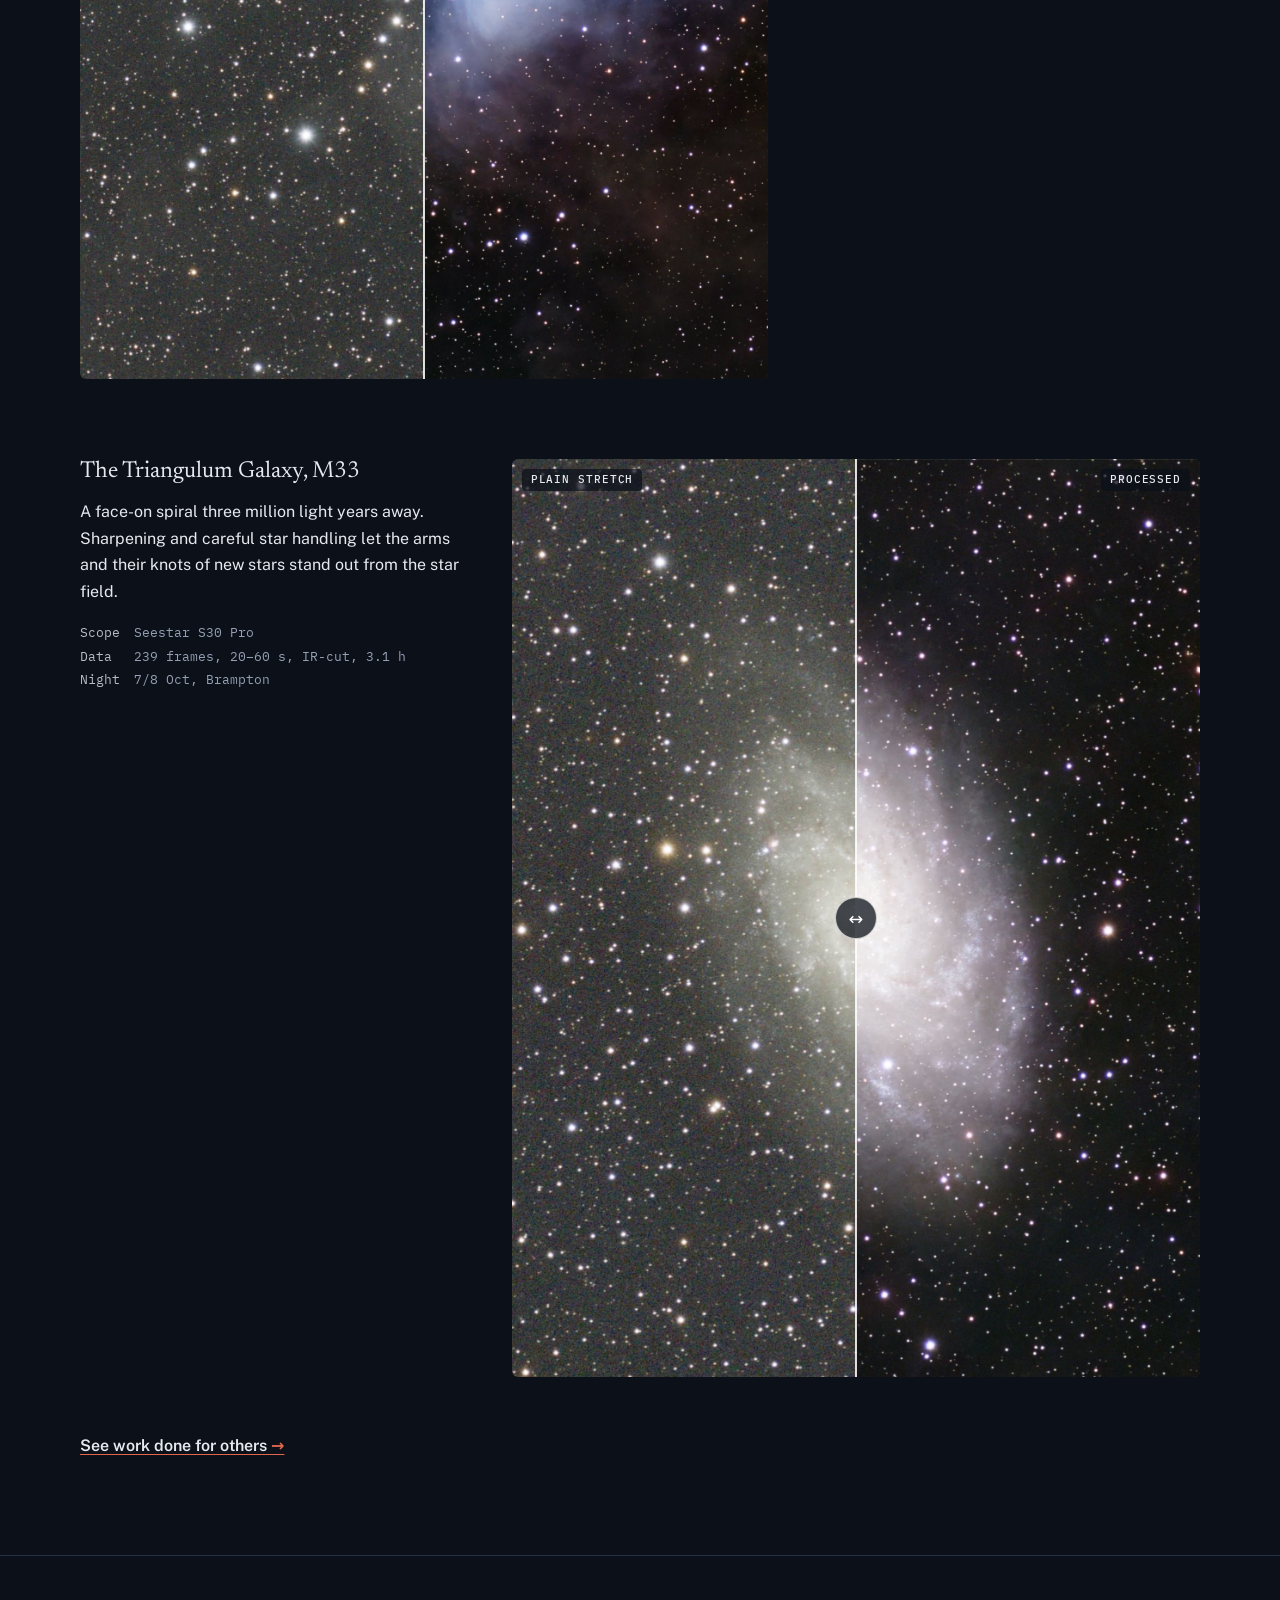
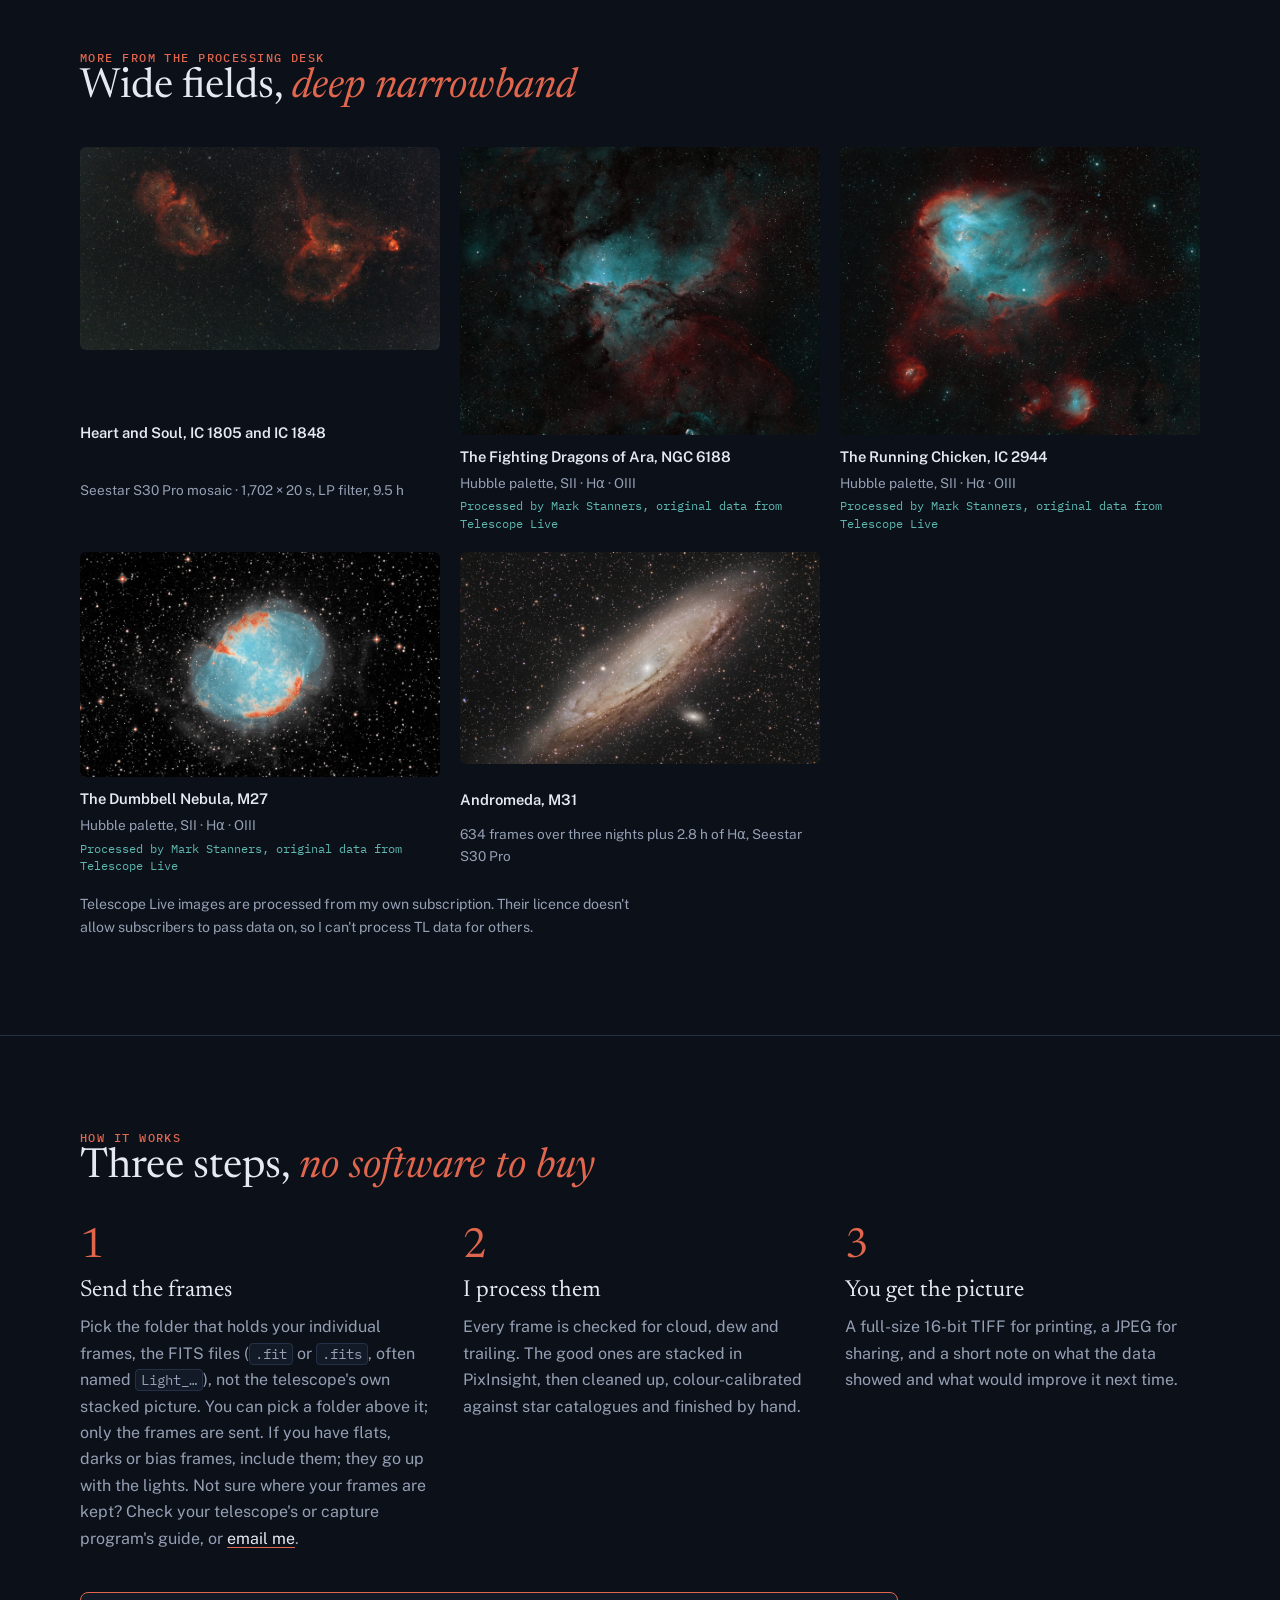
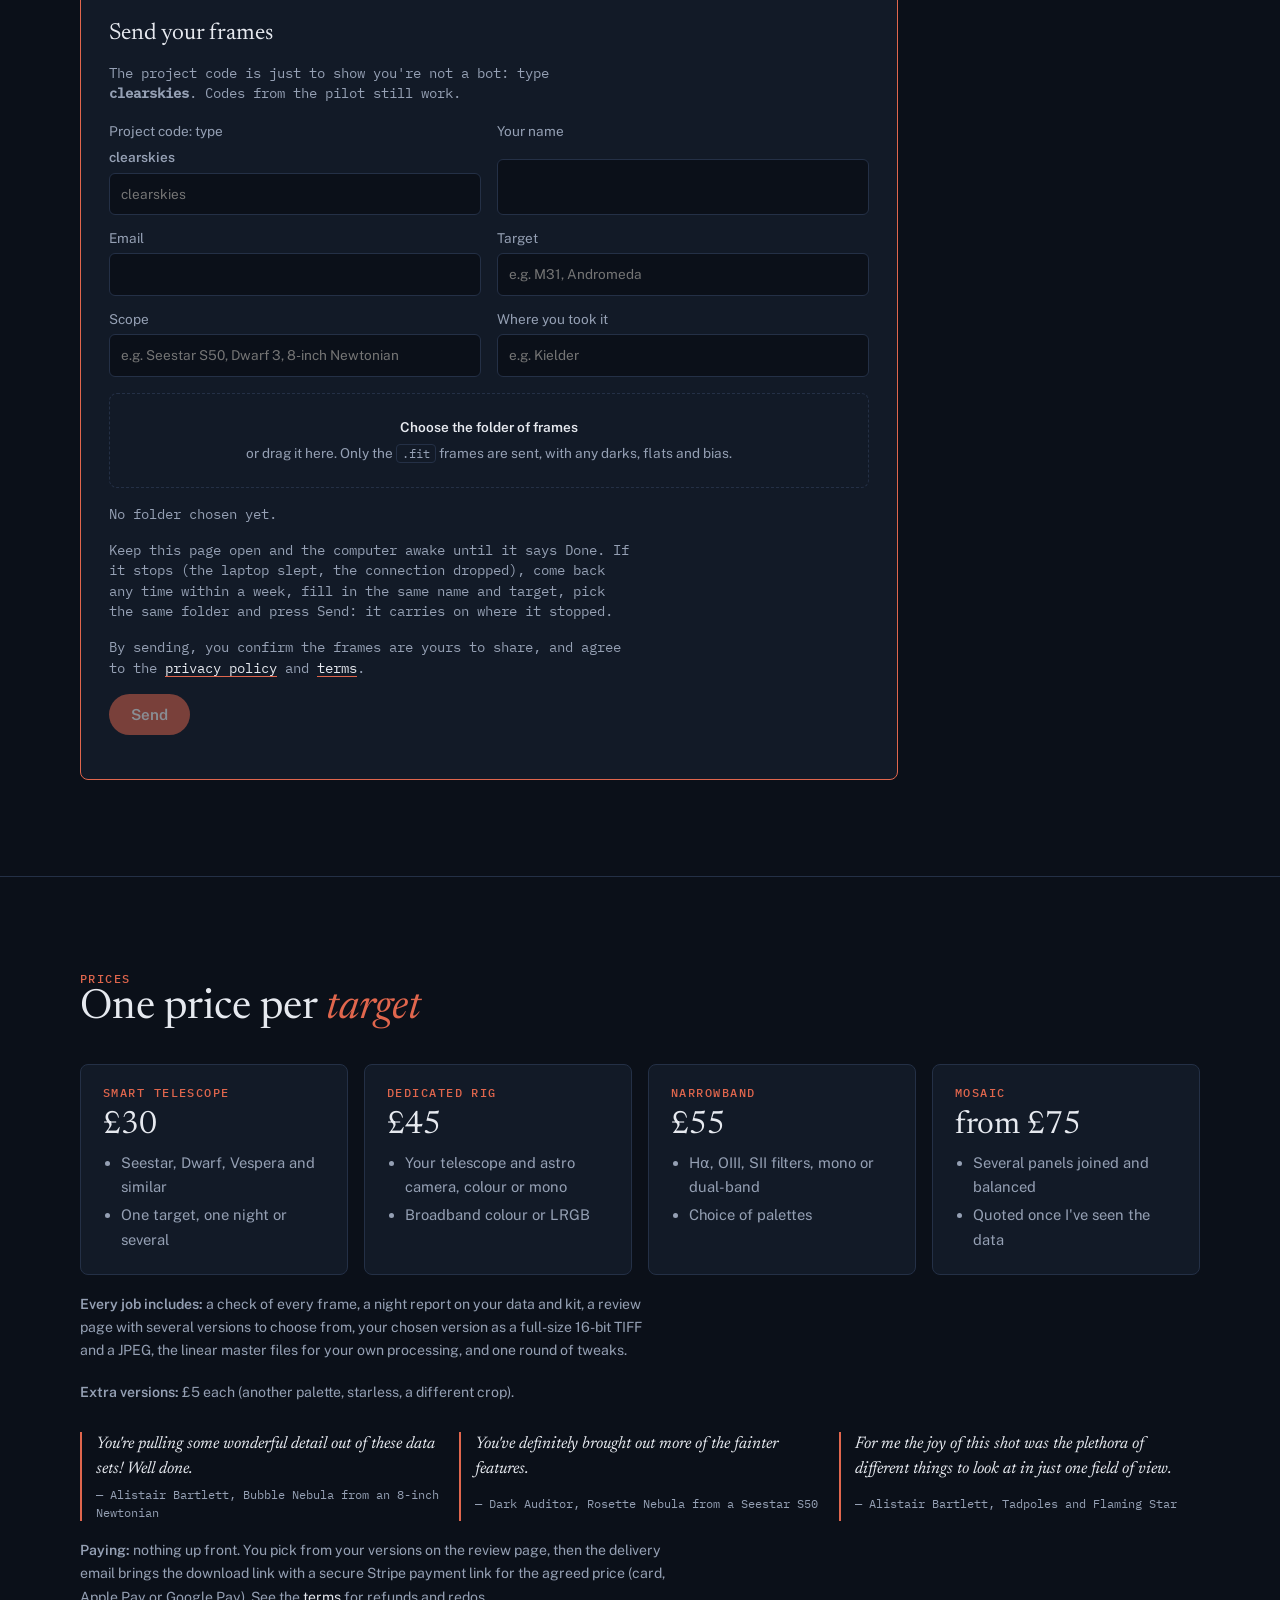
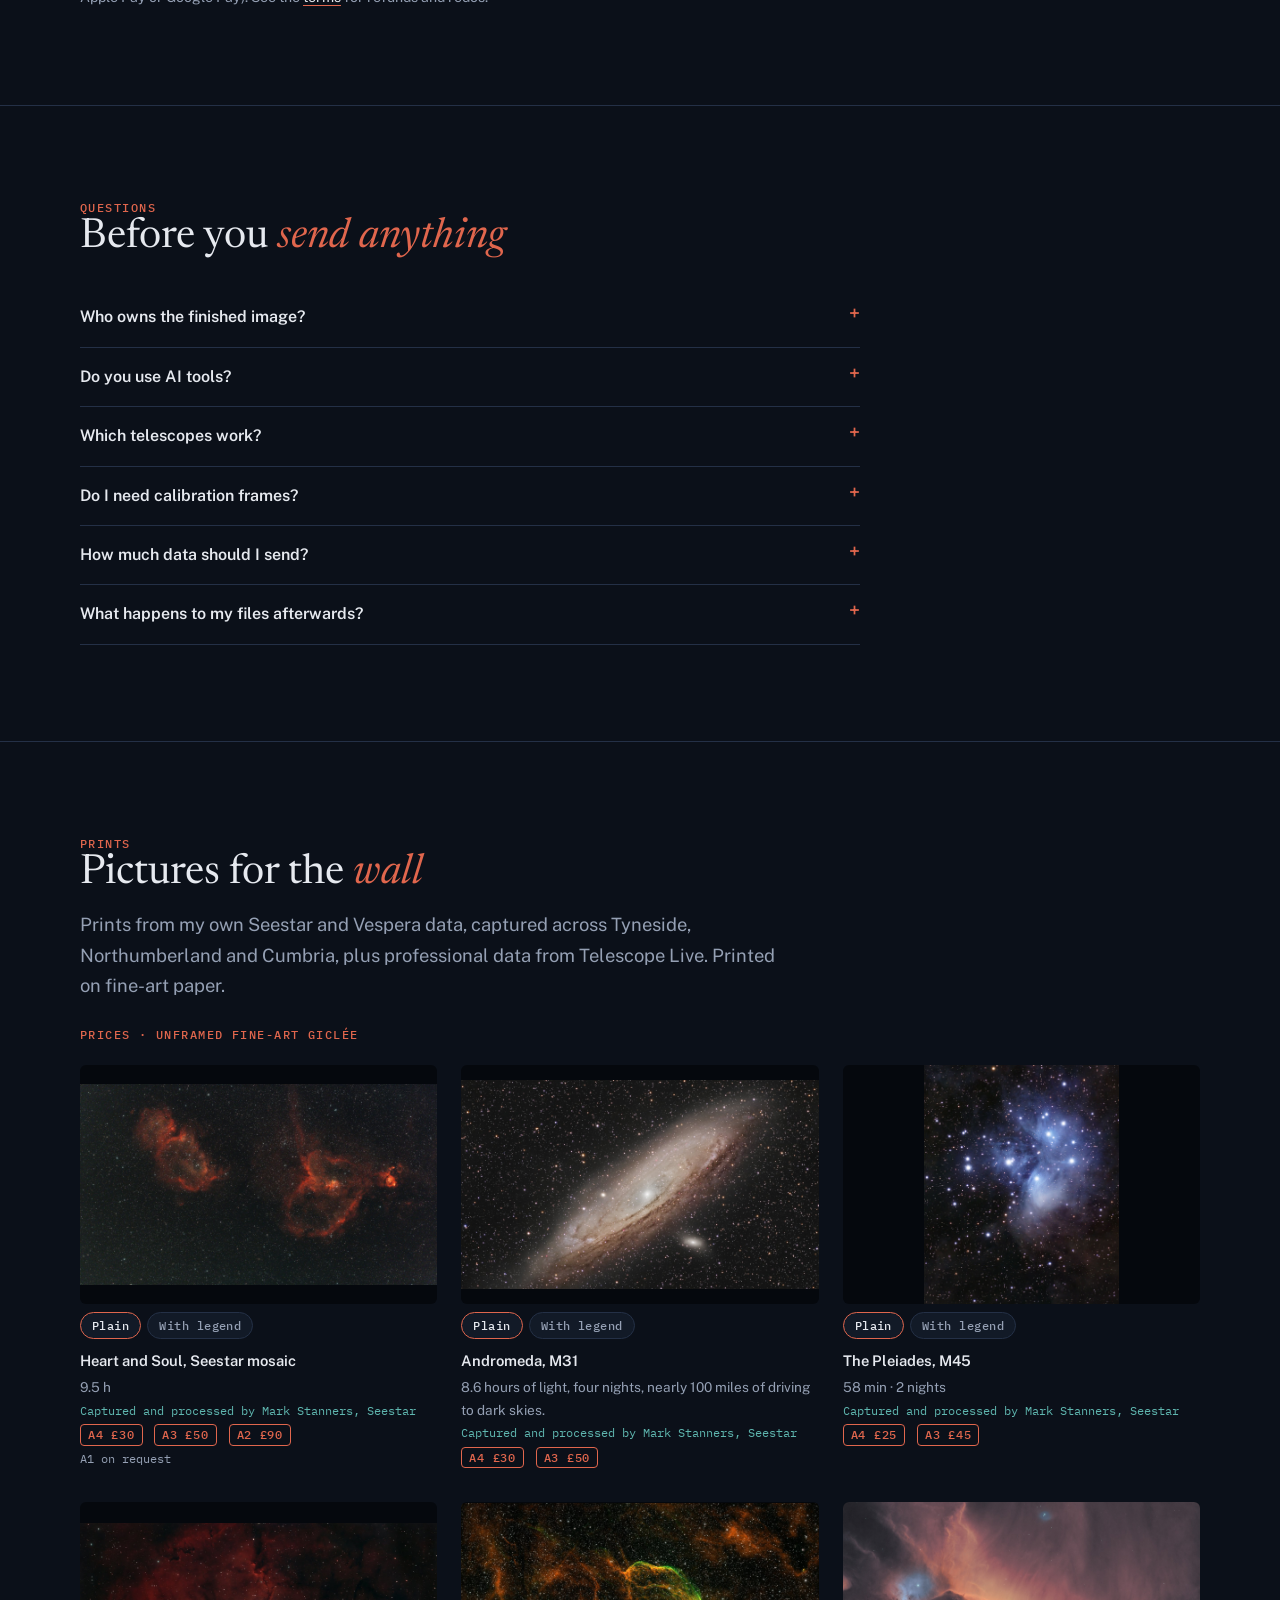
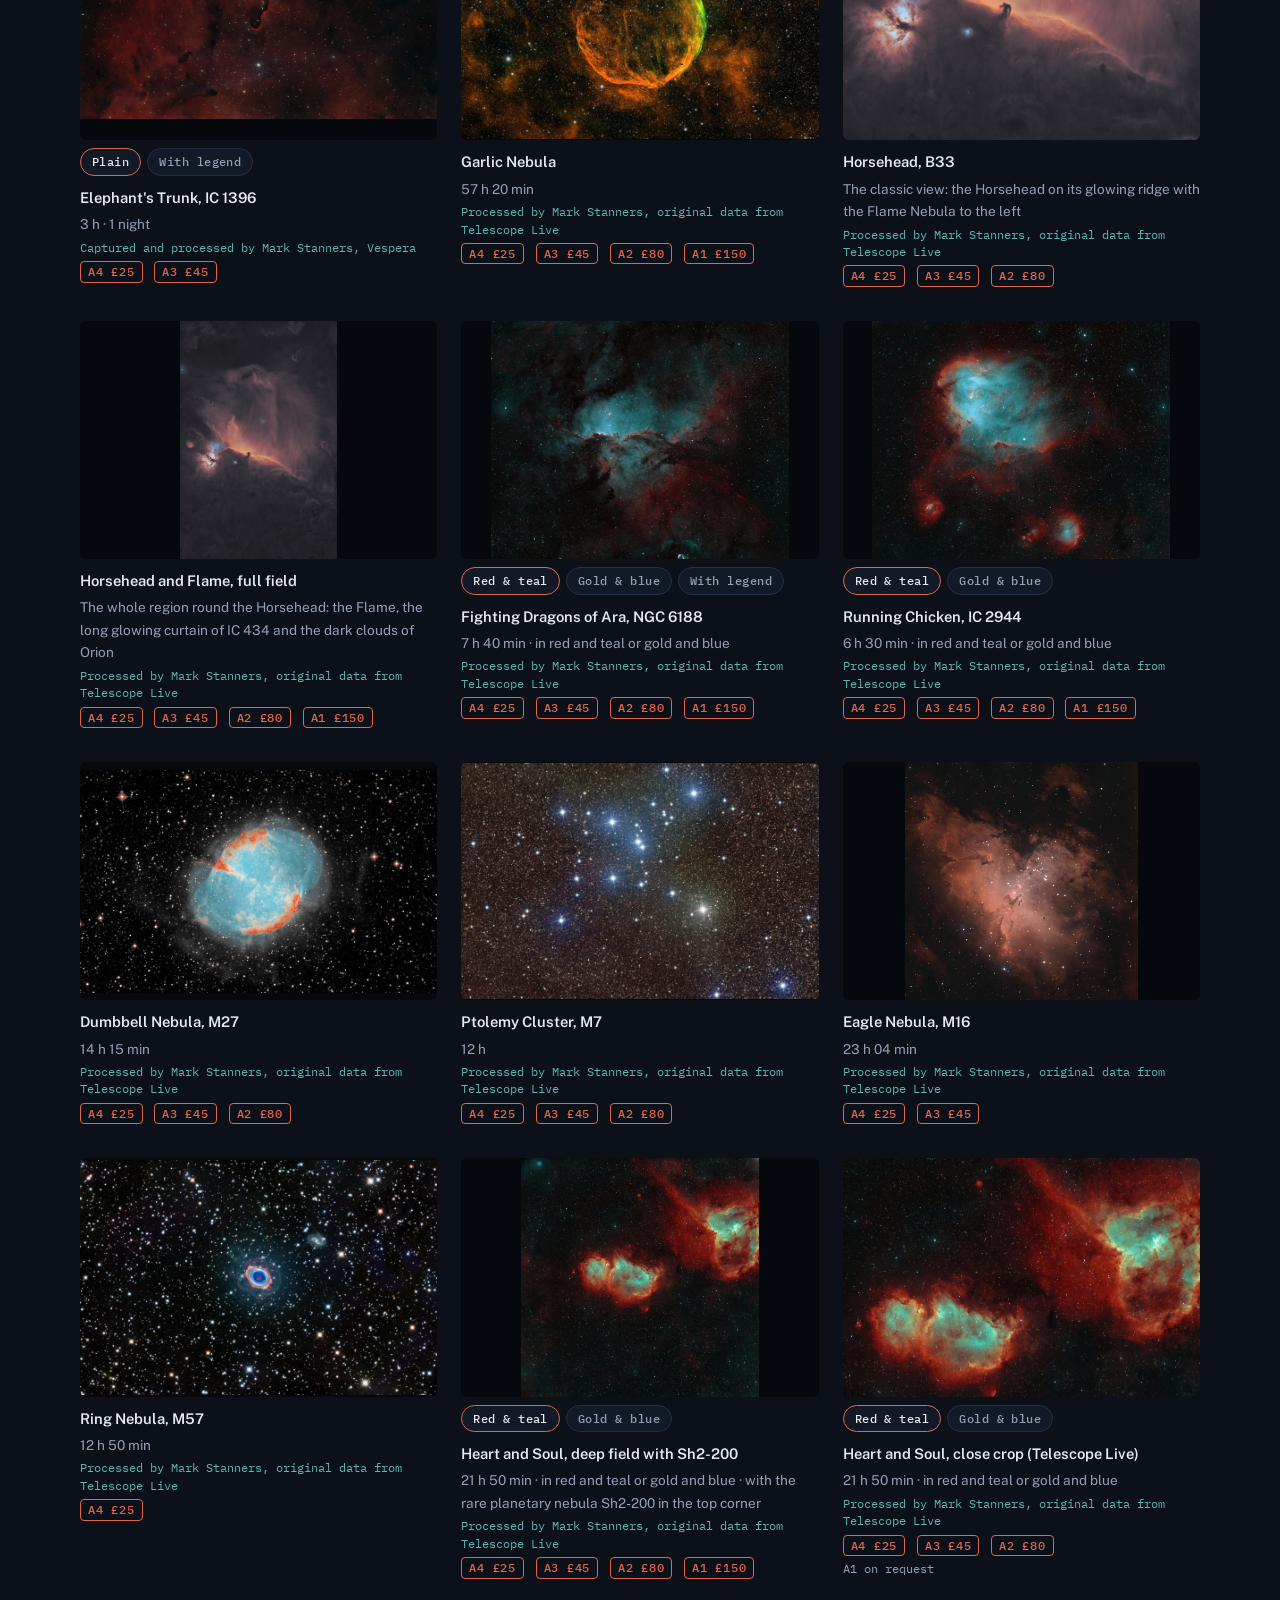
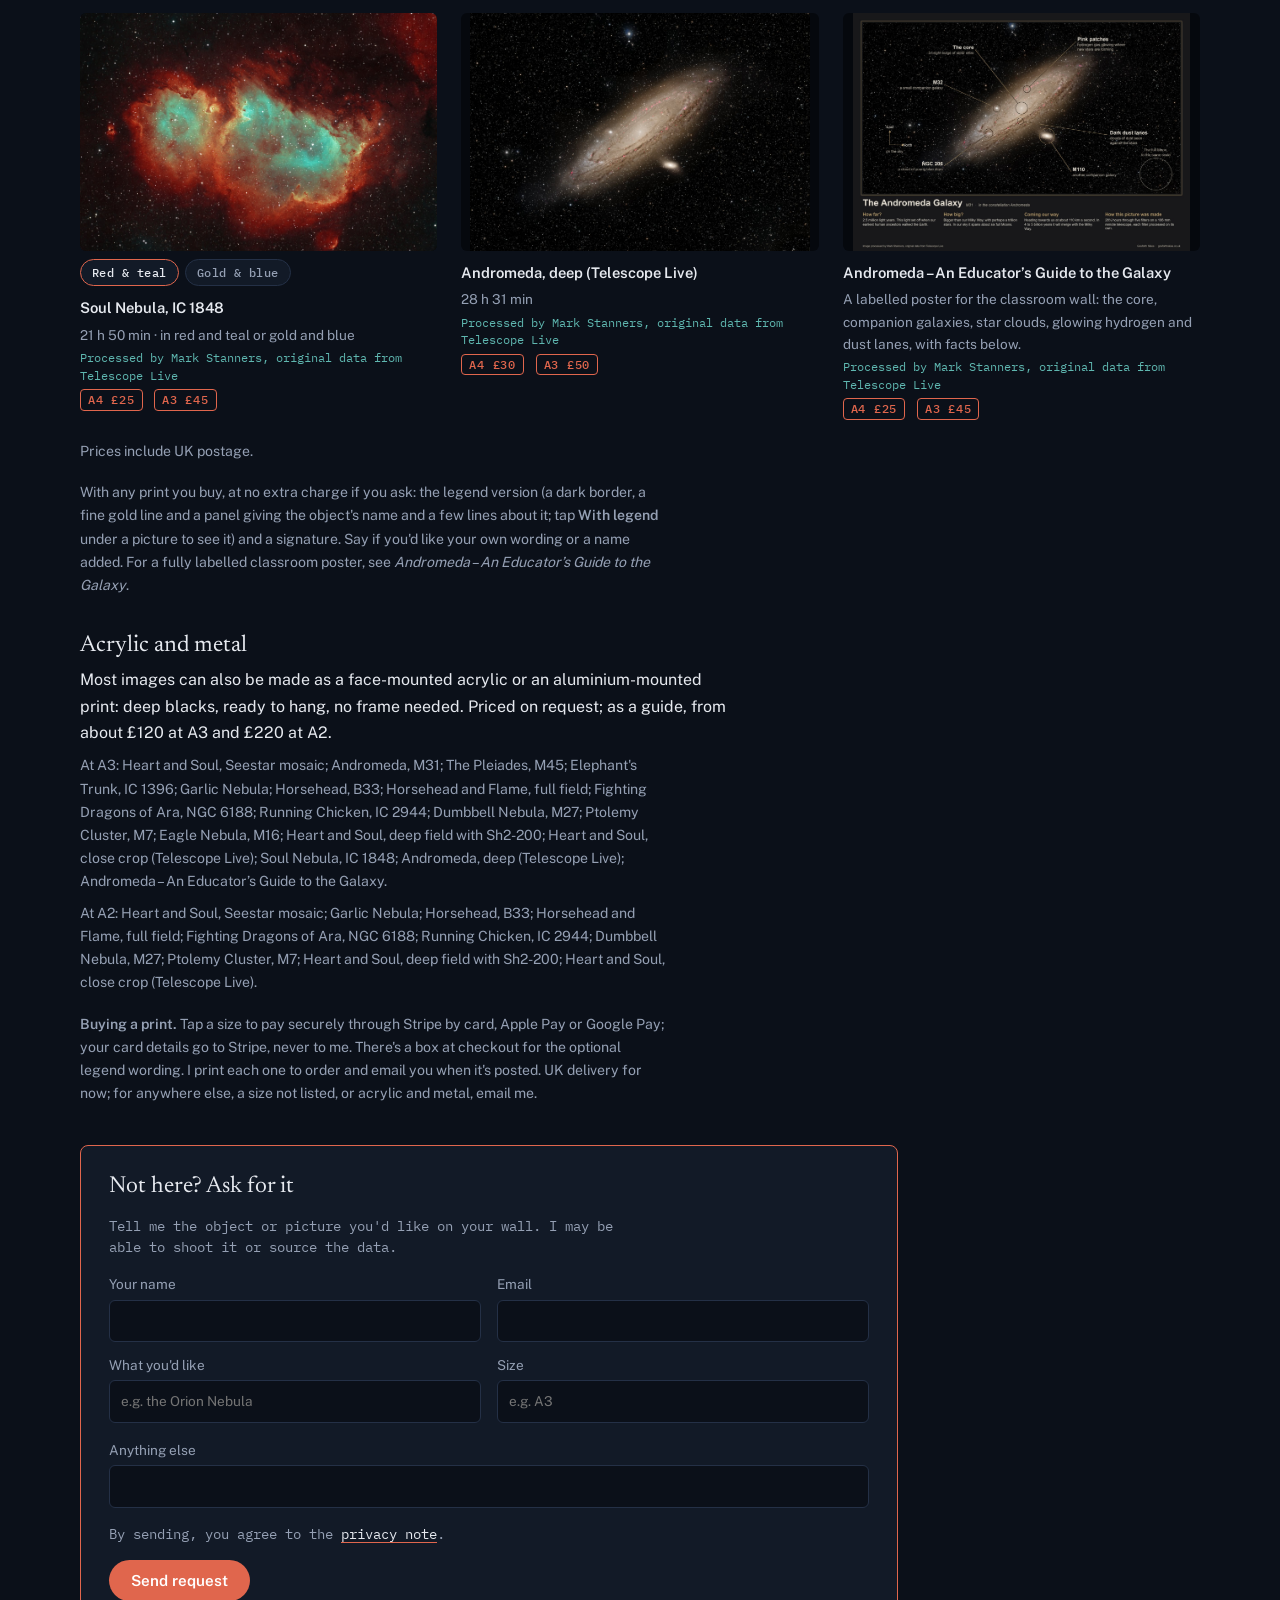
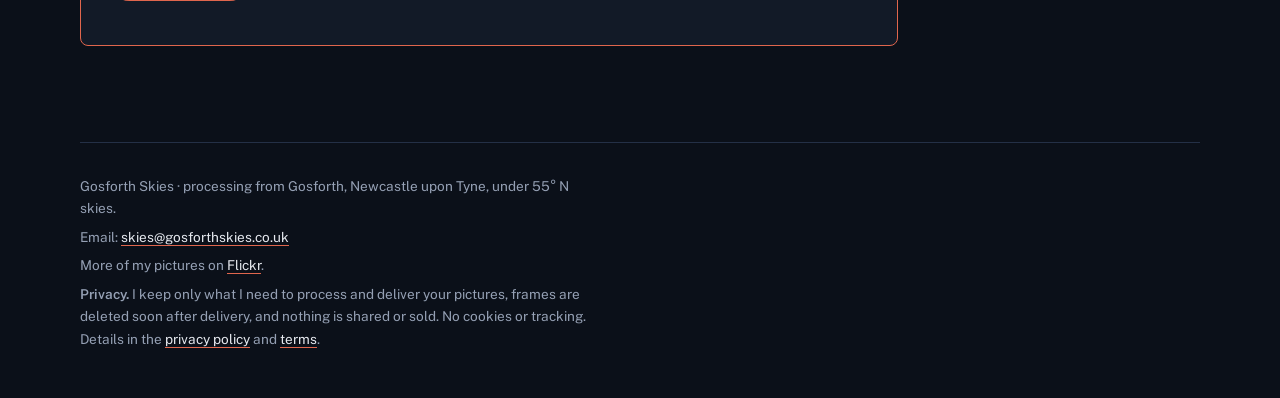
==== commit 36f44675: "Prints: legend note reworded so it can't read as a free print Co-Authored-By: Claude Opus 5.5 <norep" ====
--- a/index.html
+++ b/index.html
@@ -623,7 +623,7 @@
       </figure>
     </div>
     <p class="note">Prices include UK postage.</p>
-    <p class="note">Free on request: the legend version, with a dark border, a fine gold line and a panel giving the object's name and a few lines about it (tap <b>With legend</b> under a picture to see it), and a signature. Nice for a gift or a classroom wall; say if you'd like your own wording or a name added.</p>
+    <p class="note">With any print you buy, at no extra charge if you ask: the legend version (a dark border, a fine gold line and a panel giving the object's name and a few lines about it; tap <b>With legend</b> under a picture to see it) and a signature. Say if you'd like your own wording or a name added. For a fully labelled classroom poster, see <i>Andromeda &ndash; An Educator&rsquo;s Guide to the Galaxy</i>.</p>
     <div class="media">
       <h3>Acrylic and metal</h3>
       <p>Most images can also be made as a face-mounted acrylic or an aluminium-mounted print: deep blacks, ready to hang, no frame needed. Priced on request; as a guide, from about £120 at A3 and £220 at A2.</p>
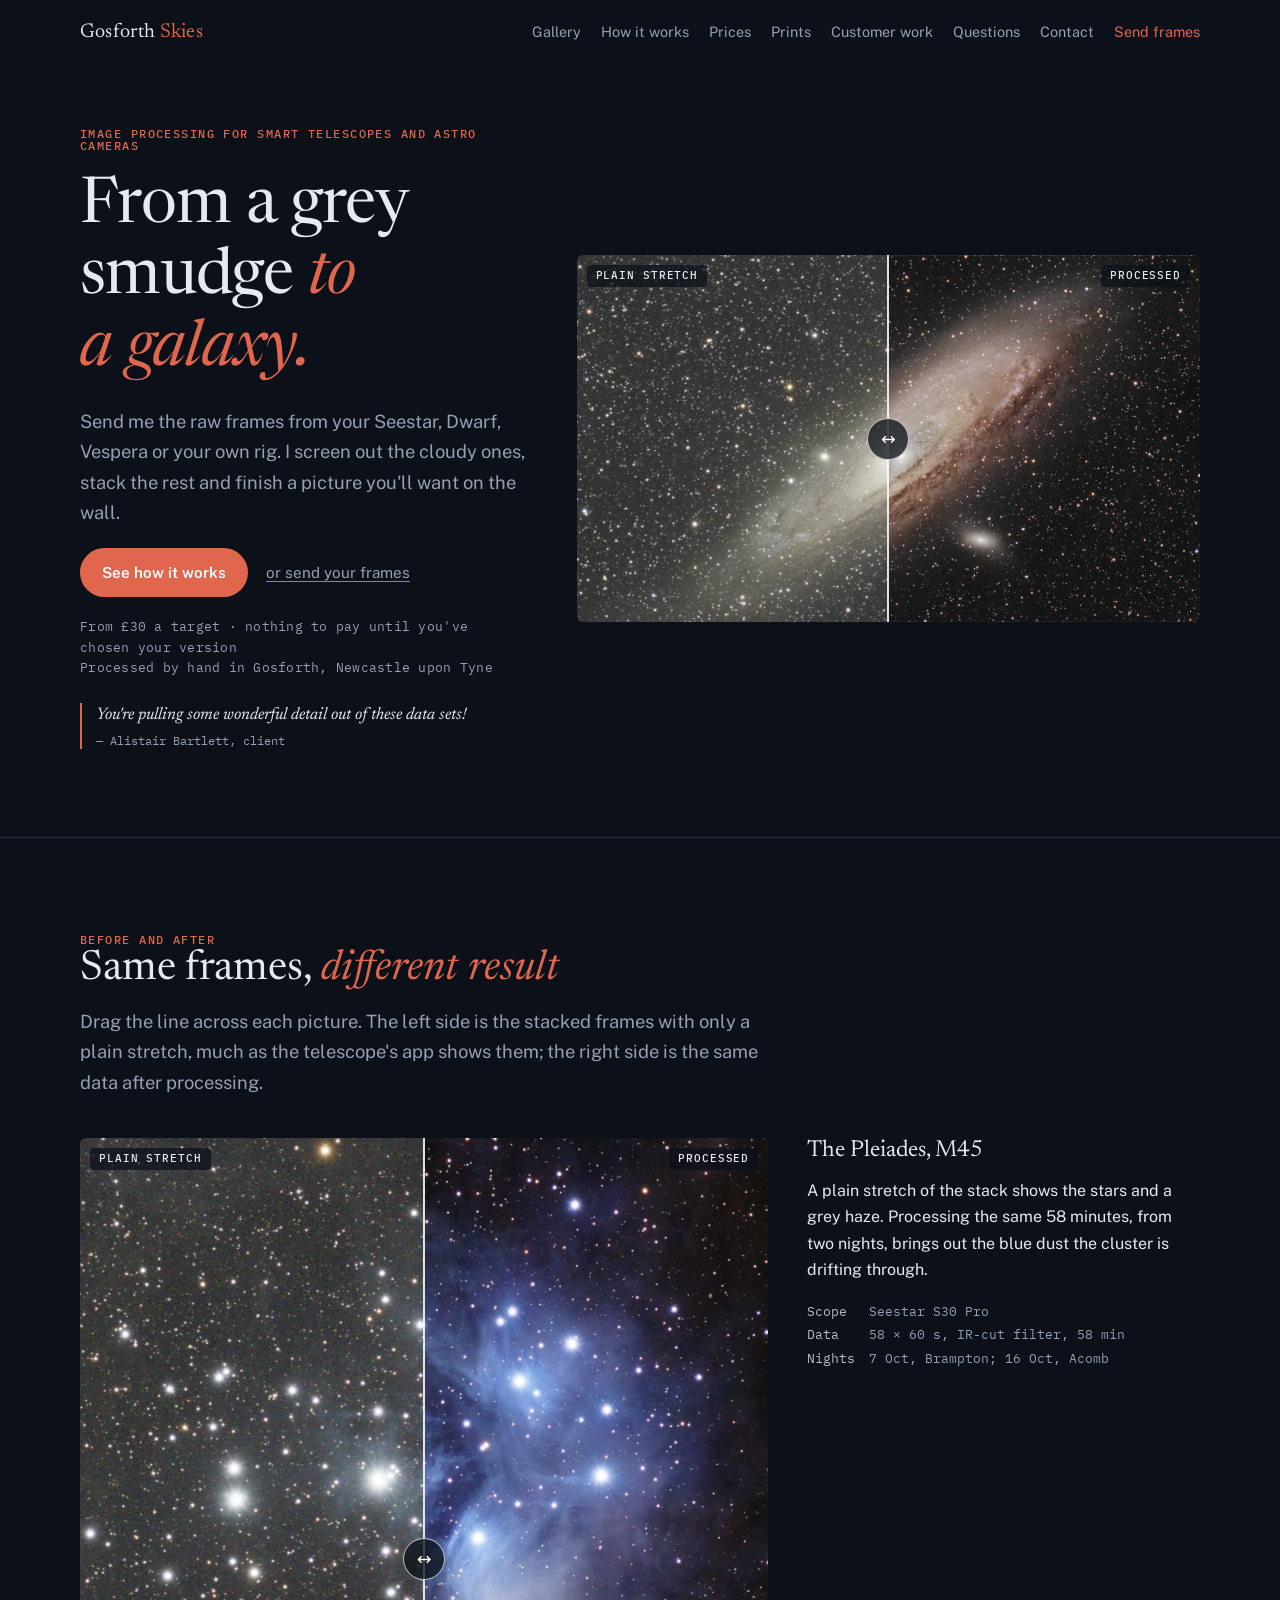
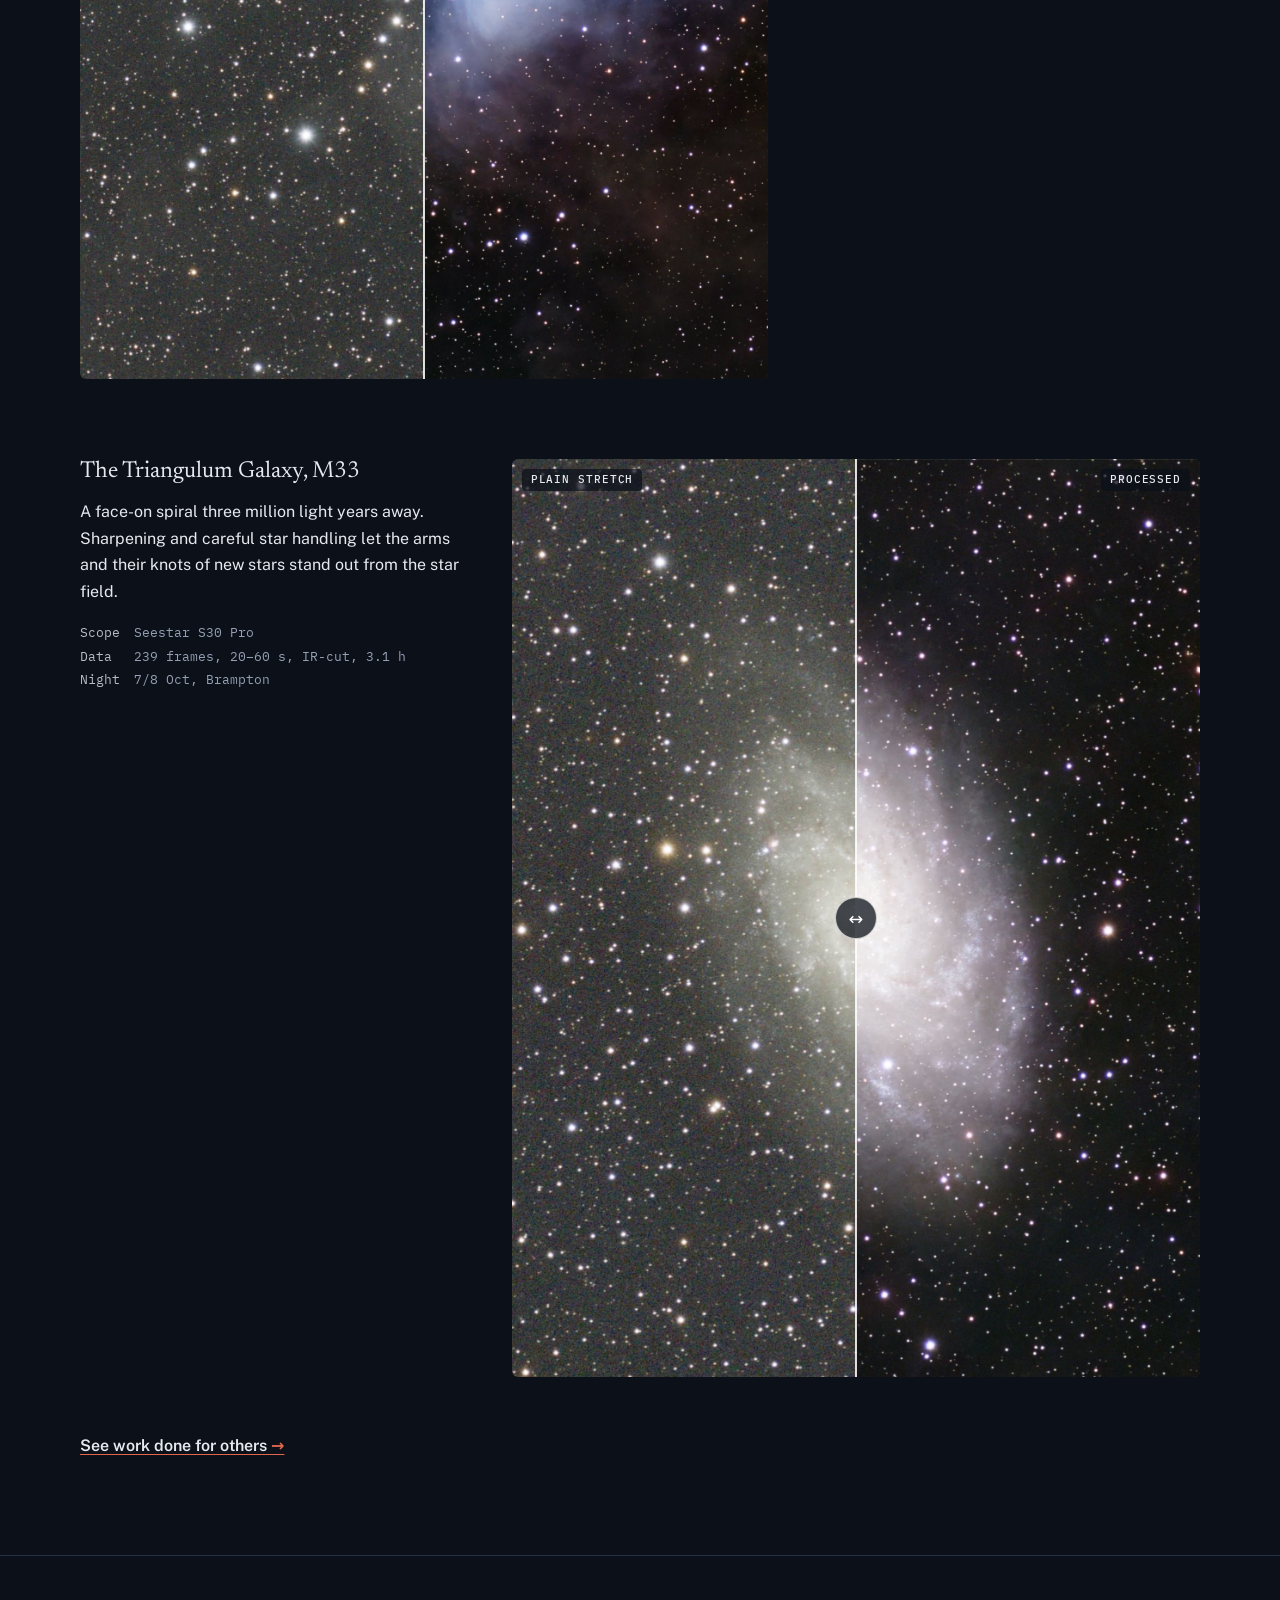
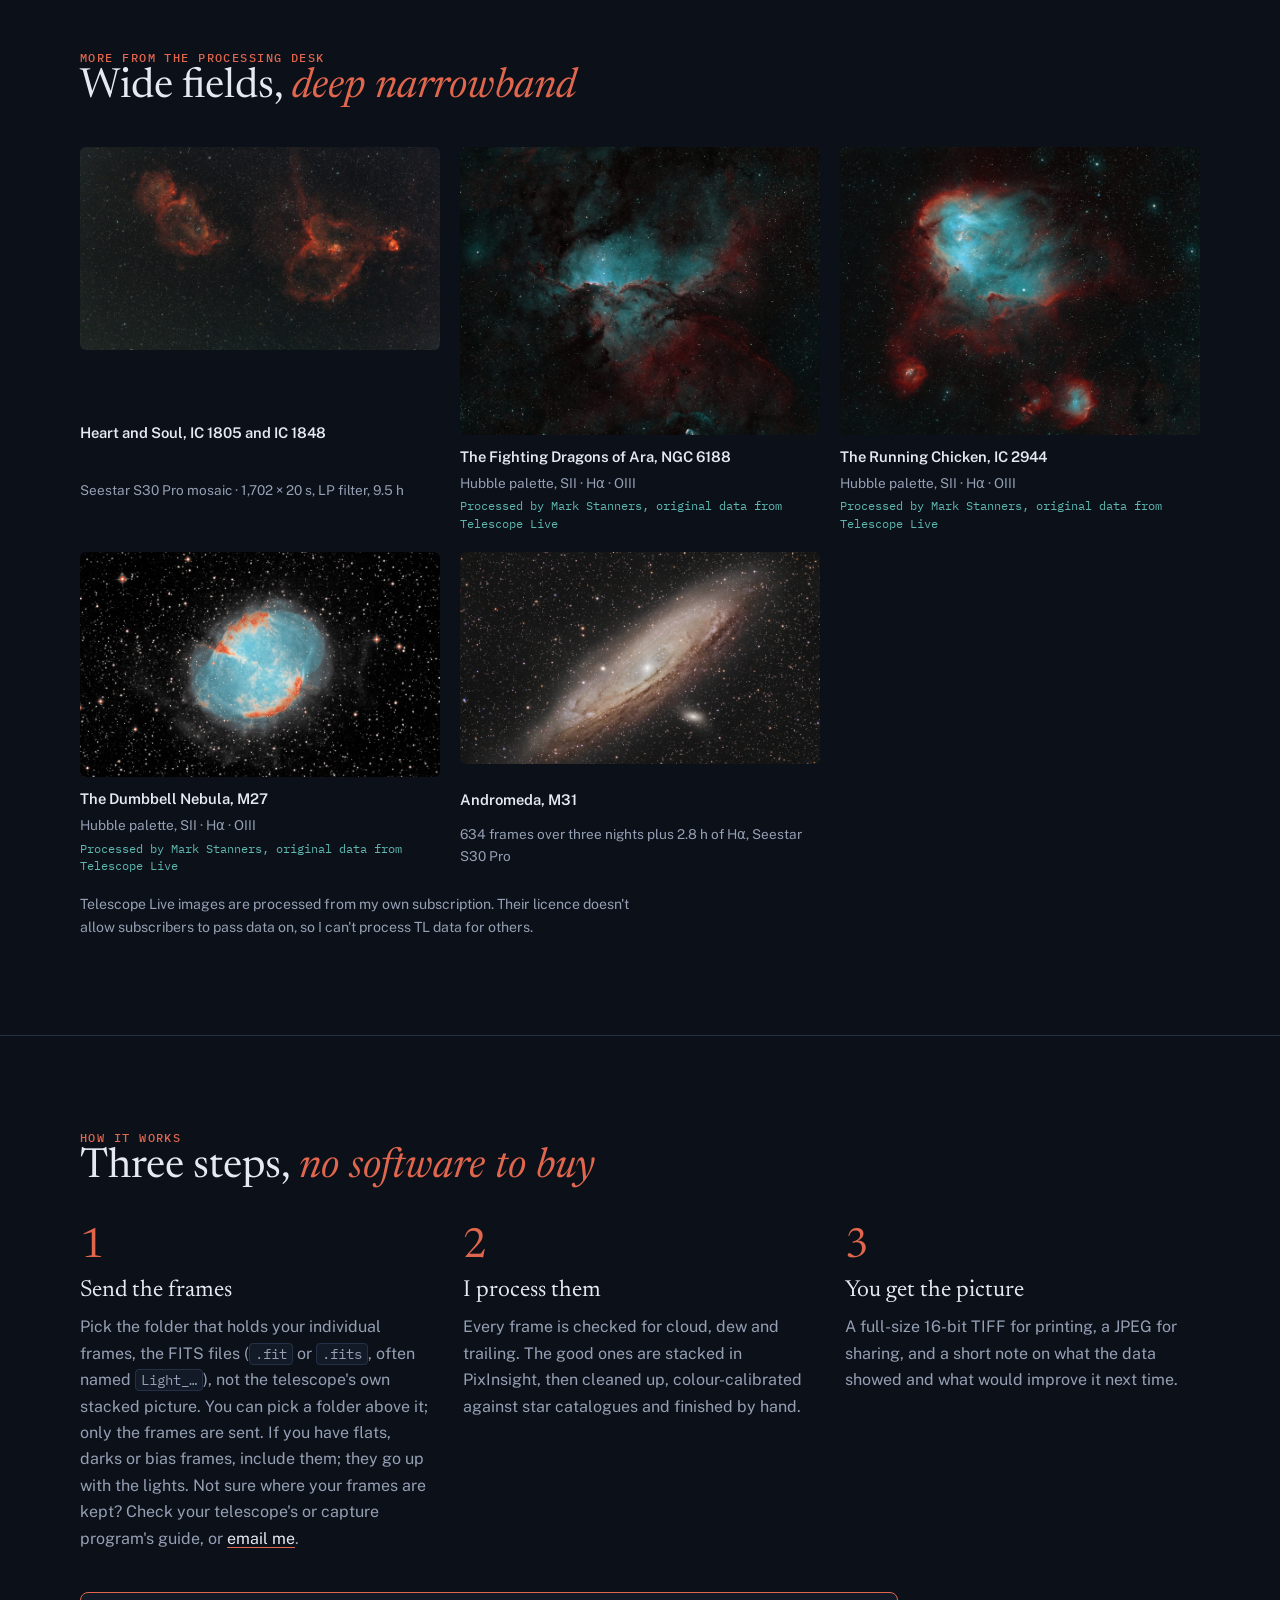
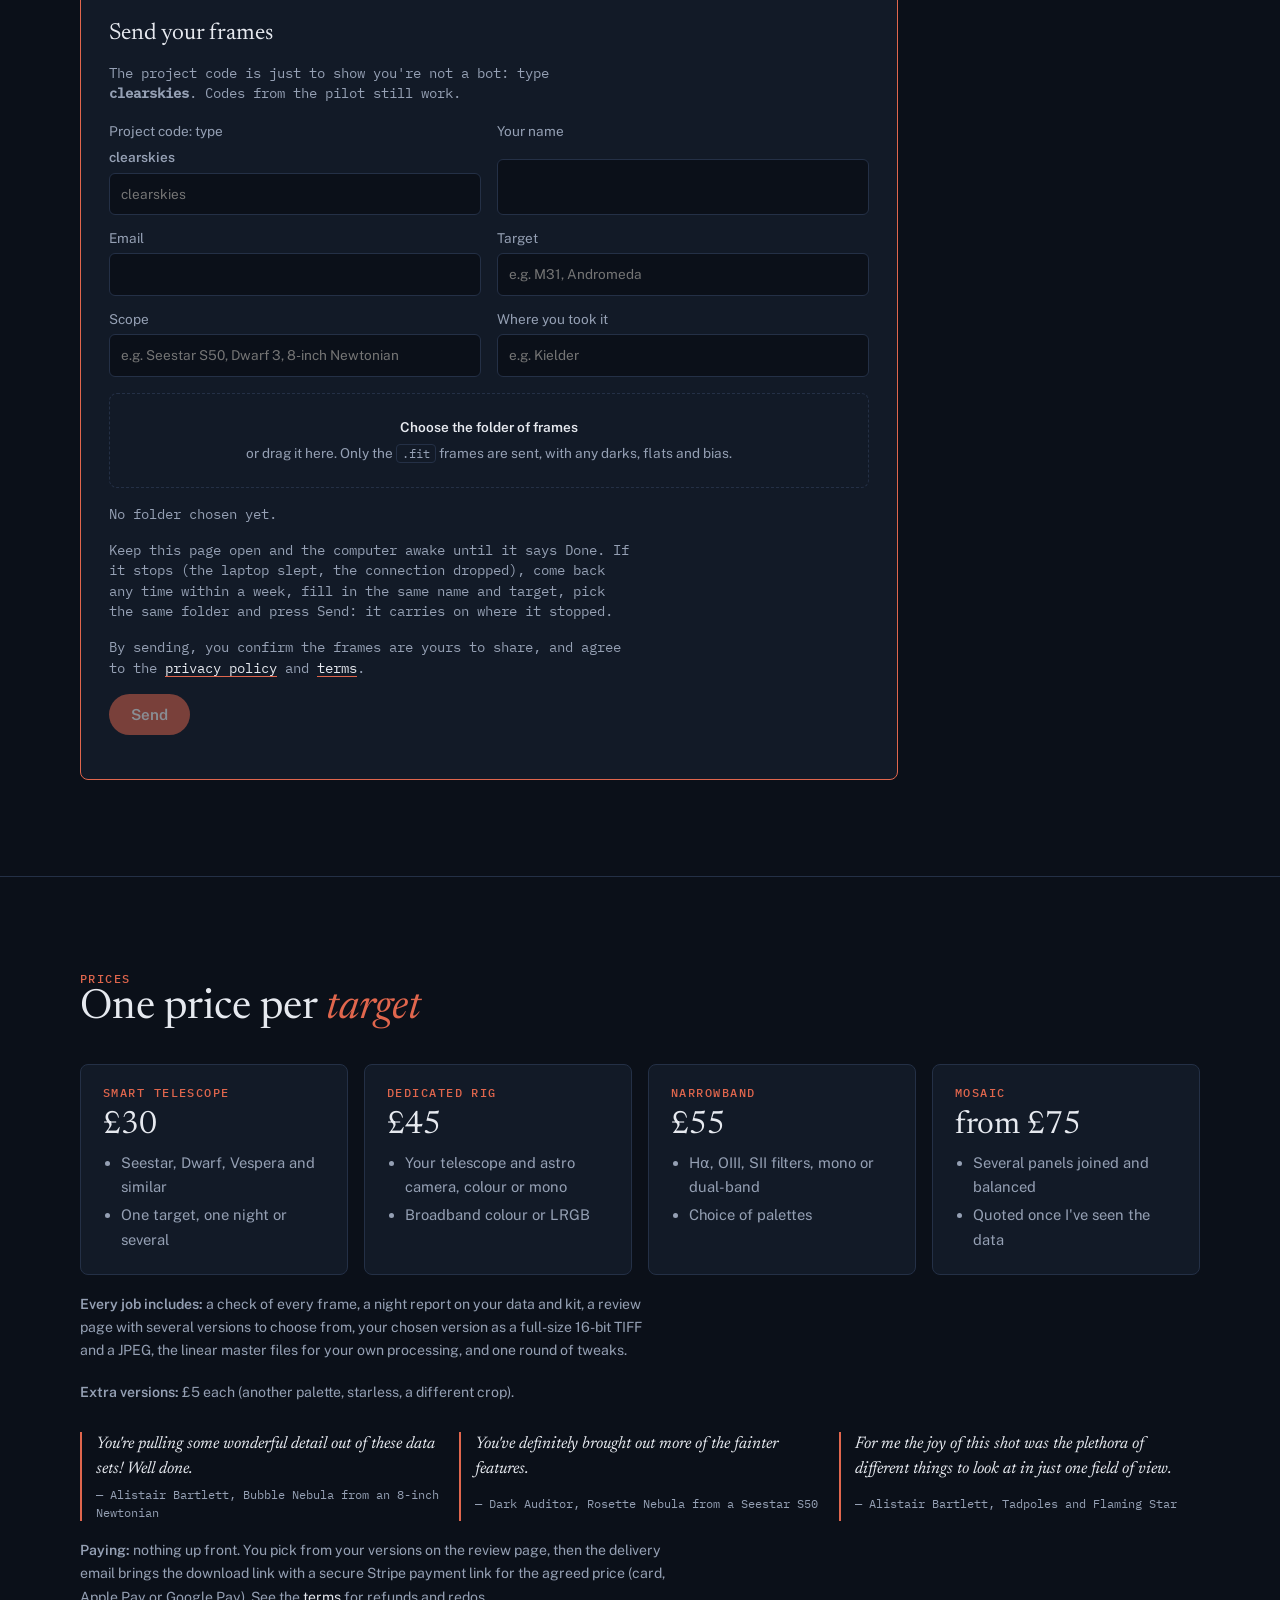
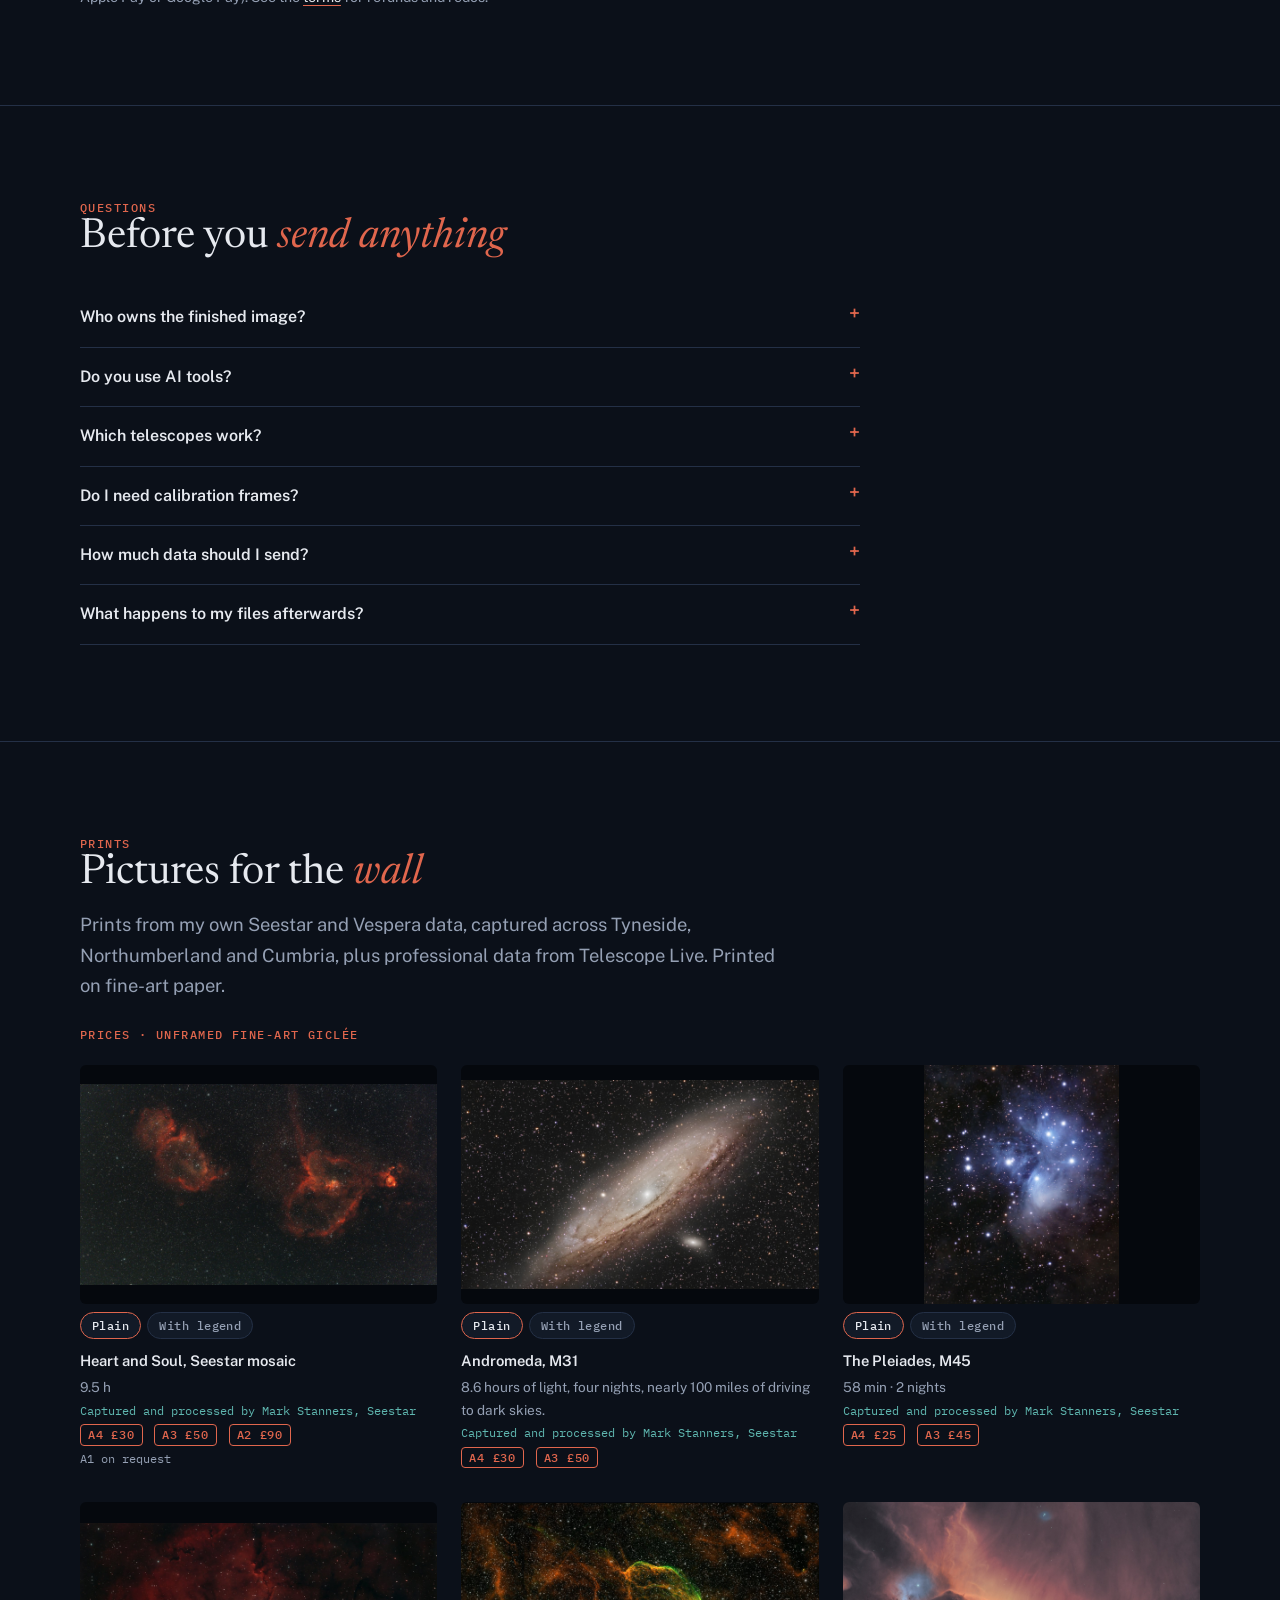
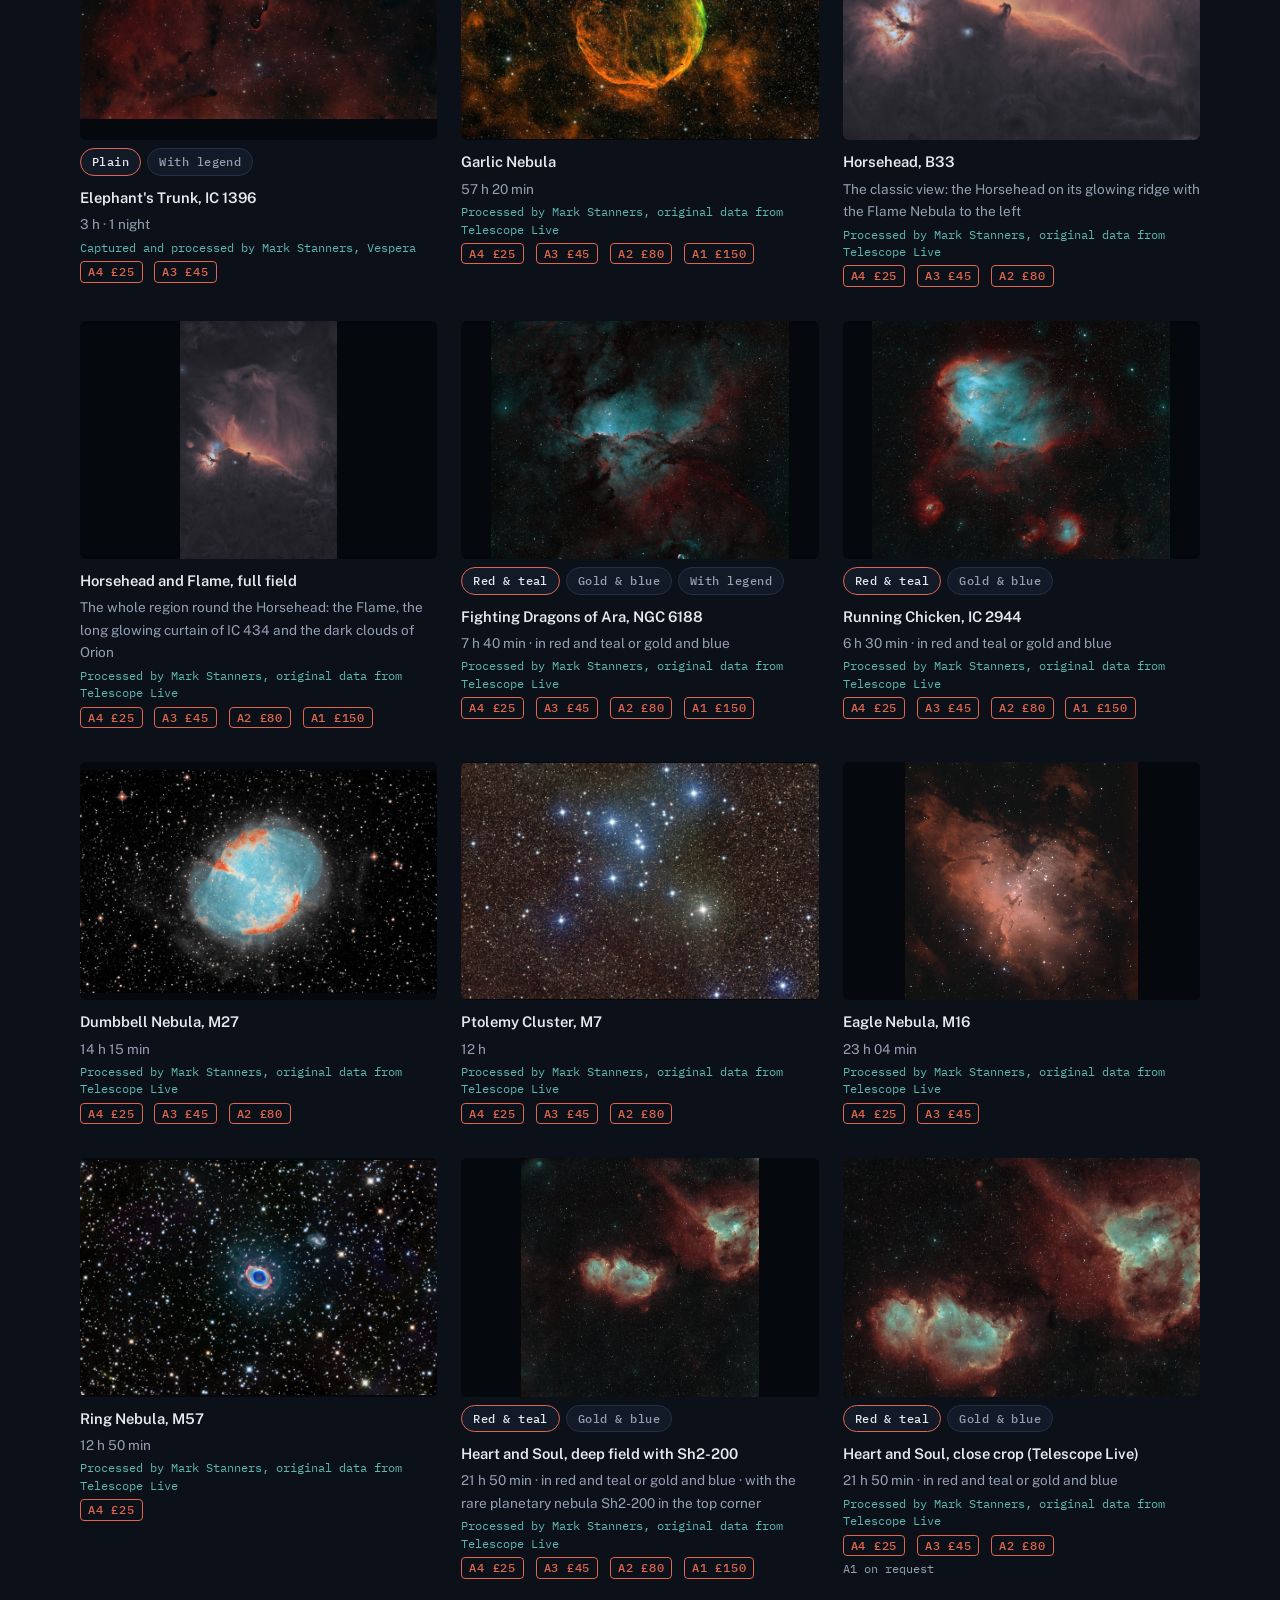
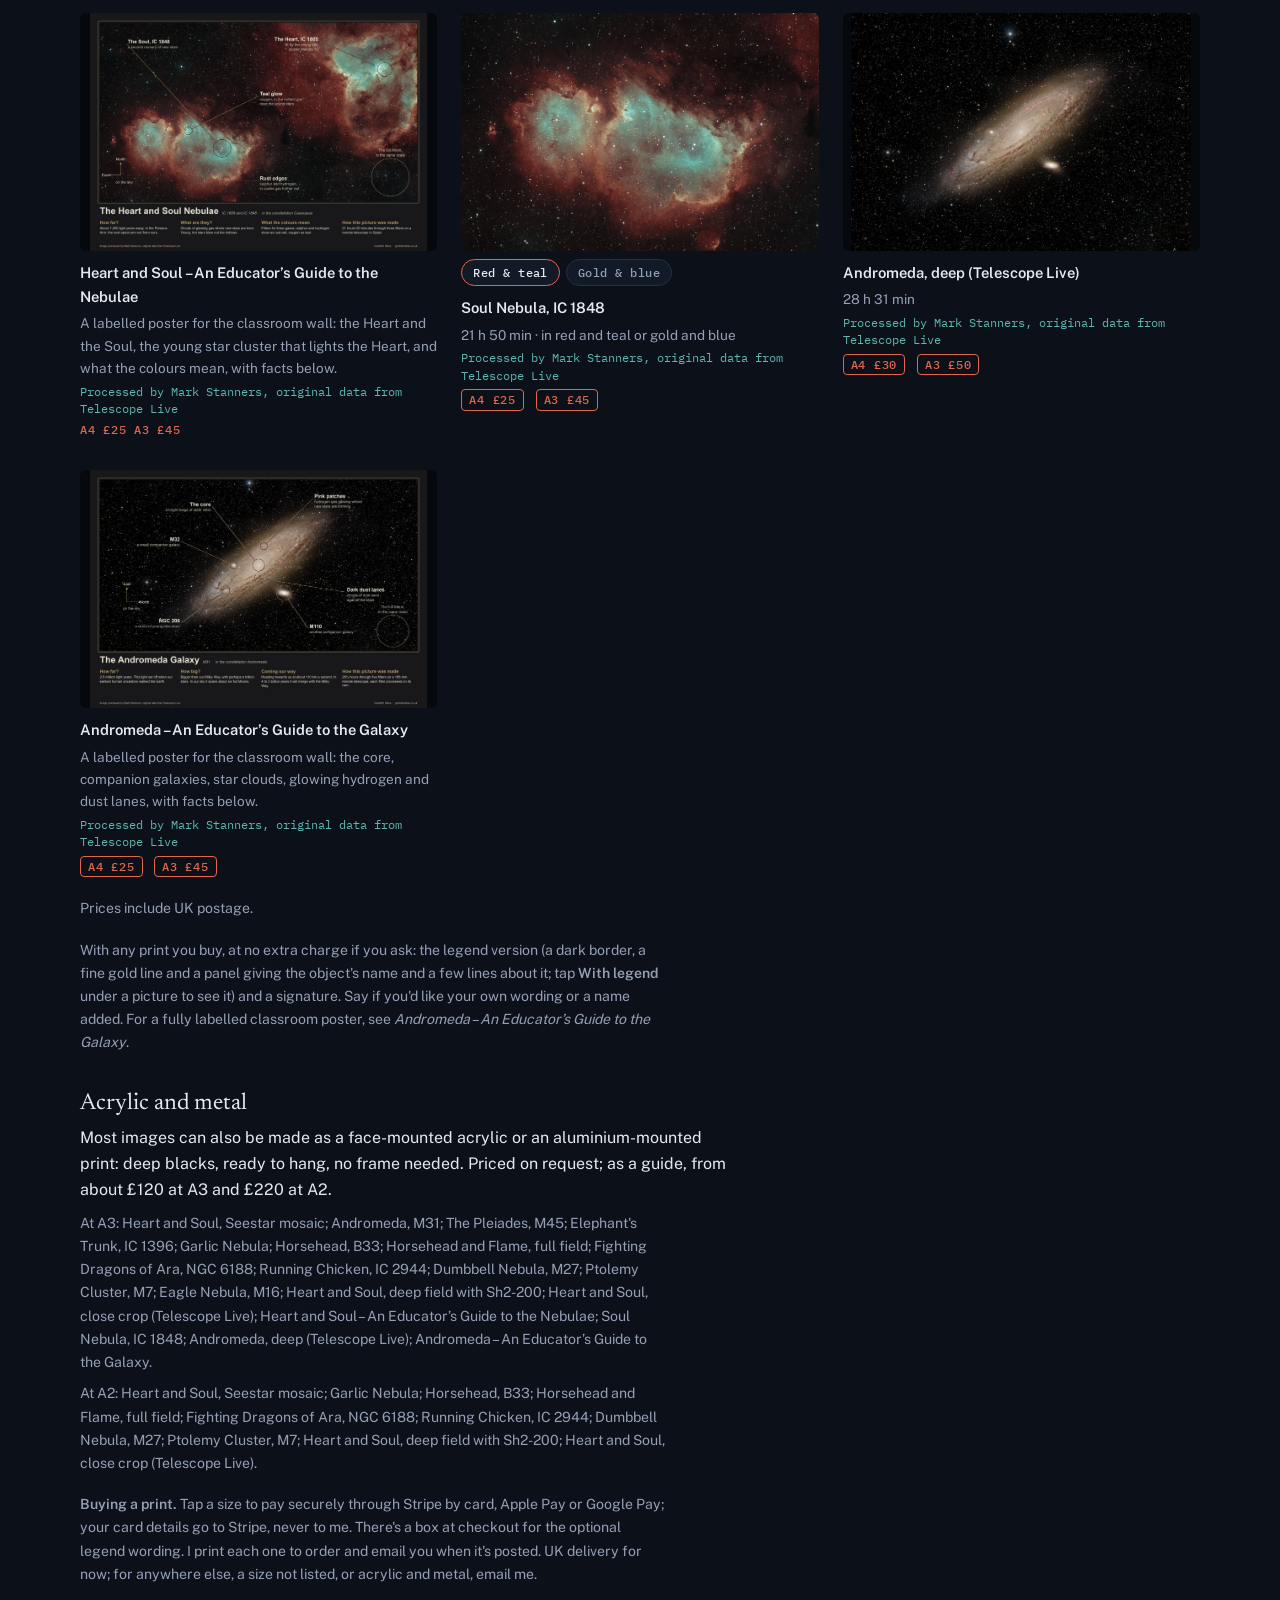
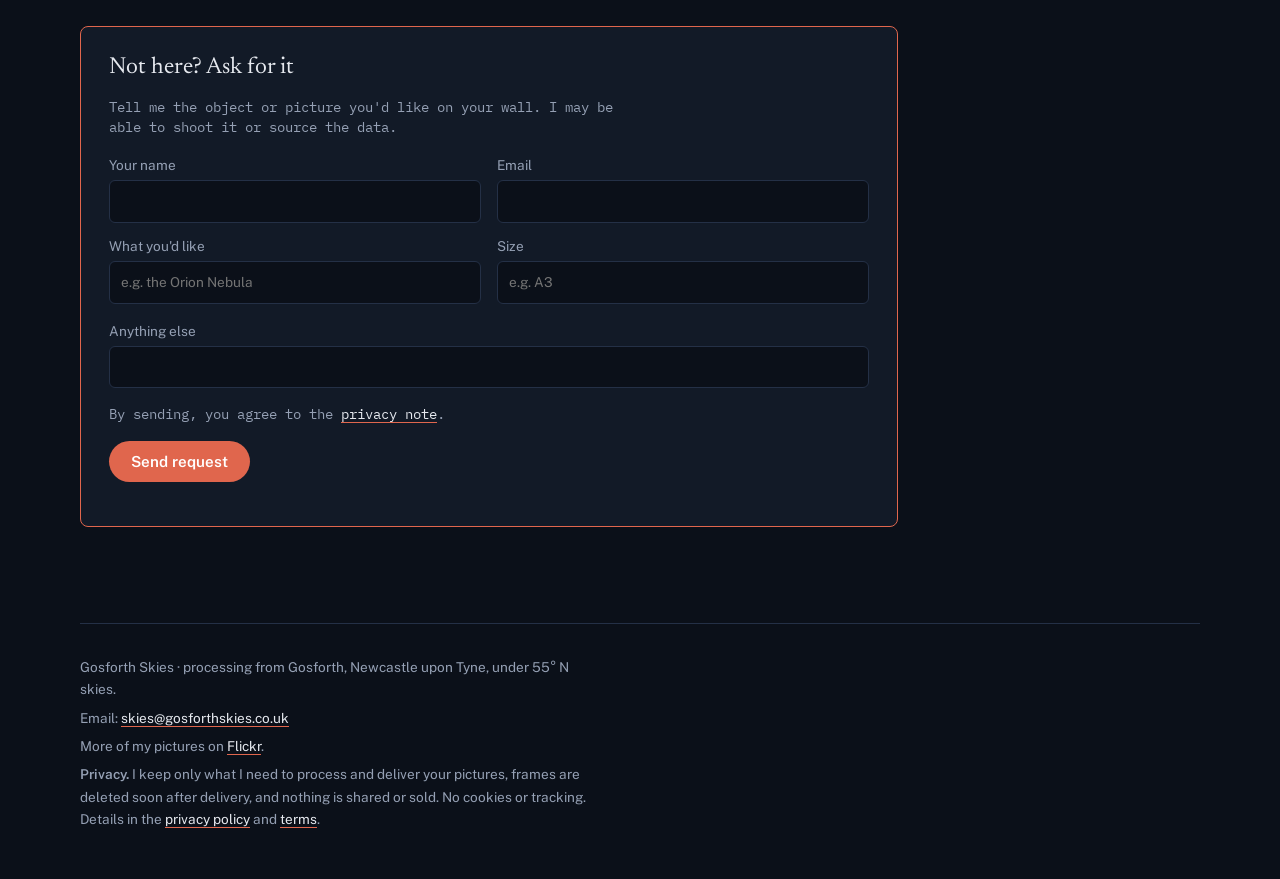
==== commit c894e38f: "Heart and Soul (Telescope Live): all six images toned to 55% colour; Educator's Guide poster added C" ====
--- a/index.html
+++ b/index.html
@@ -609,6 +609,10 @@
         <figcaption><b>Heart and Soul, close crop (Telescope Live)</b><span>21 h 50 min · in red and teal or gold and blue</span><span class="credit">Processed by Mark Stanners, original data from Telescope Live</span><span class="sizes"><a class="buy" href="https://buy.stripe.com/6oUdR81Rkf6Fadq2Y60Fi0G" rel="noopener">A4 £25</a> <a class="buy" href="https://buy.stripe.com/14AdR81Rkf6F1GUeGO0Fi0H" rel="noopener">A3 £45</a> <a class="buy" href="https://buy.stripe.com/3cI6oG0NgbUt2KYdCK0Fi0I" rel="noopener">A2 £80</a></span><span class="onreq">A1 on request</span></figcaption>
       </figure>
       <figure class="print">
+        <img src="img/tl_hs_poster.jpg" alt="Heart and Soul – An Educator’s Guide to the Nebulae" loading="lazy">
+        <figcaption><b>Heart and Soul – An Educator’s Guide to the Nebulae</b><span>A labelled poster for the classroom wall: the Heart and the Soul, the young star cluster that lights the Heart, and what the colours mean, with facts below.</span><span class="credit">Processed by Mark Stanners, original data from Telescope Live</span><span class="sizes">A4 £25 A3 £45</span></figcaption>
+      </figure>
+      <figure class="print">
         <img src="img/tl_ic1848_soul.jpg" alt="Soul Nebula, IC 1848" loading="lazy">
         <div class="vers" role="group" aria-label="Version"><button type="button" aria-pressed="true" data-src="img/tl_ic1848_soul.jpg">Red &amp; teal</button><button type="button" aria-pressed="false" data-src="img/tl_ic1848_soul_gold.jpg">Gold &amp; blue</button></div>
         <figcaption><b>Soul Nebula, IC 1848</b><span>21 h 50 min · in red and teal or gold and blue</span><span class="credit">Processed by Mark Stanners, original data from Telescope Live</span><span class="sizes"><a class="buy" href="https://buy.stripe.com/cNi6oG1Rke2Badq6ai0Fi0J" rel="noopener">A4 £25</a> <a class="buy" href="https://buy.stripe.com/aFa28q0Ng9Ml1GUbuC0Fi0K" rel="noopener">A3 £45</a></span></figcaption>
@@ -627,7 +631,7 @@
     <div class="media">
       <h3>Acrylic and metal</h3>
       <p>Most images can also be made as a face-mounted acrylic or an aluminium-mounted print: deep blacks, ready to hang, no frame needed. Priced on request; as a guide, from about £120 at A3 and £220 at A2.</p>
-      <p class="note">At A3: Heart and Soul, Seestar mosaic; Andromeda, M31; The Pleiades, M45; Elephant&#x27;s Trunk, IC 1396; Garlic Nebula; Horsehead, B33; Horsehead and Flame, full field; Fighting Dragons of Ara, NGC 6188; Running Chicken, IC 2944; Dumbbell Nebula, M27; Ptolemy Cluster, M7; Eagle Nebula, M16; Heart and Soul, deep field with Sh2-200; Heart and Soul, close crop (Telescope Live); Soul Nebula, IC 1848; Andromeda, deep (Telescope Live); Andromeda – An Educator’s Guide to the Galaxy.</p>
+      <p class="note">At A3: Heart and Soul, Seestar mosaic; Andromeda, M31; The Pleiades, M45; Elephant&#x27;s Trunk, IC 1396; Garlic Nebula; Horsehead, B33; Horsehead and Flame, full field; Fighting Dragons of Ara, NGC 6188; Running Chicken, IC 2944; Dumbbell Nebula, M27; Ptolemy Cluster, M7; Eagle Nebula, M16; Heart and Soul, deep field with Sh2-200; Heart and Soul, close crop (Telescope Live); Heart and Soul – An Educator’s Guide to the Nebulae; Soul Nebula, IC 1848; Andromeda, deep (Telescope Live); Andromeda – An Educator’s Guide to the Galaxy.</p>
       <p class="note">At A2: Heart and Soul, Seestar mosaic; Garlic Nebula; Horsehead, B33; Horsehead and Flame, full field; Fighting Dragons of Ara, NGC 6188; Running Chicken, IC 2944; Dumbbell Nebula, M27; Ptolemy Cluster, M7; Heart and Soul, deep field with Sh2-200; Heart and Soul, close crop (Telescope Live).</p>
     </div>
     <p class="note pay"><b>Buying a print.</b> Tap a size to pay securely through Stripe by card, Apple Pay or Google Pay; your card details go to Stripe, never to me. There's a box at checkout for the optional legend wording. I print each one to order and email you when it's posted. UK delivery for now; for anywhere else, a size not listed, or acrylic and metal, email me.</p>
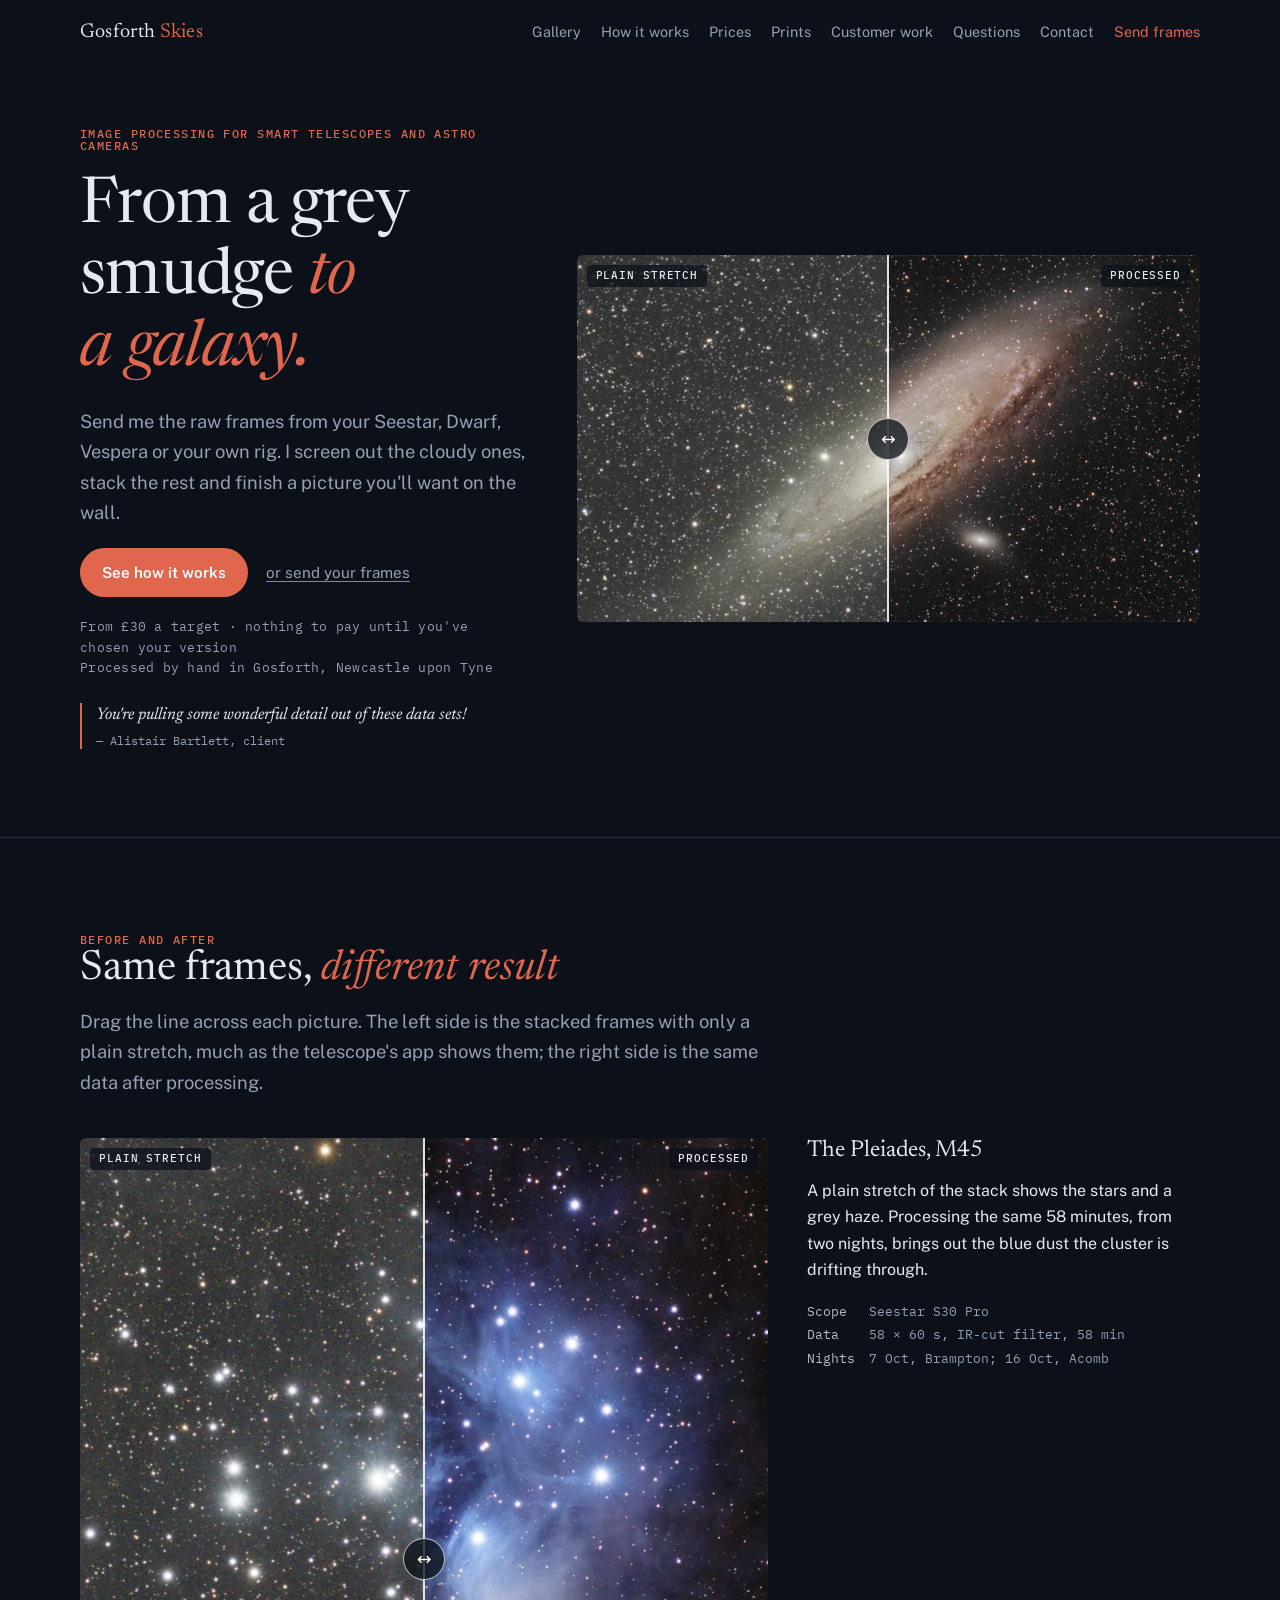
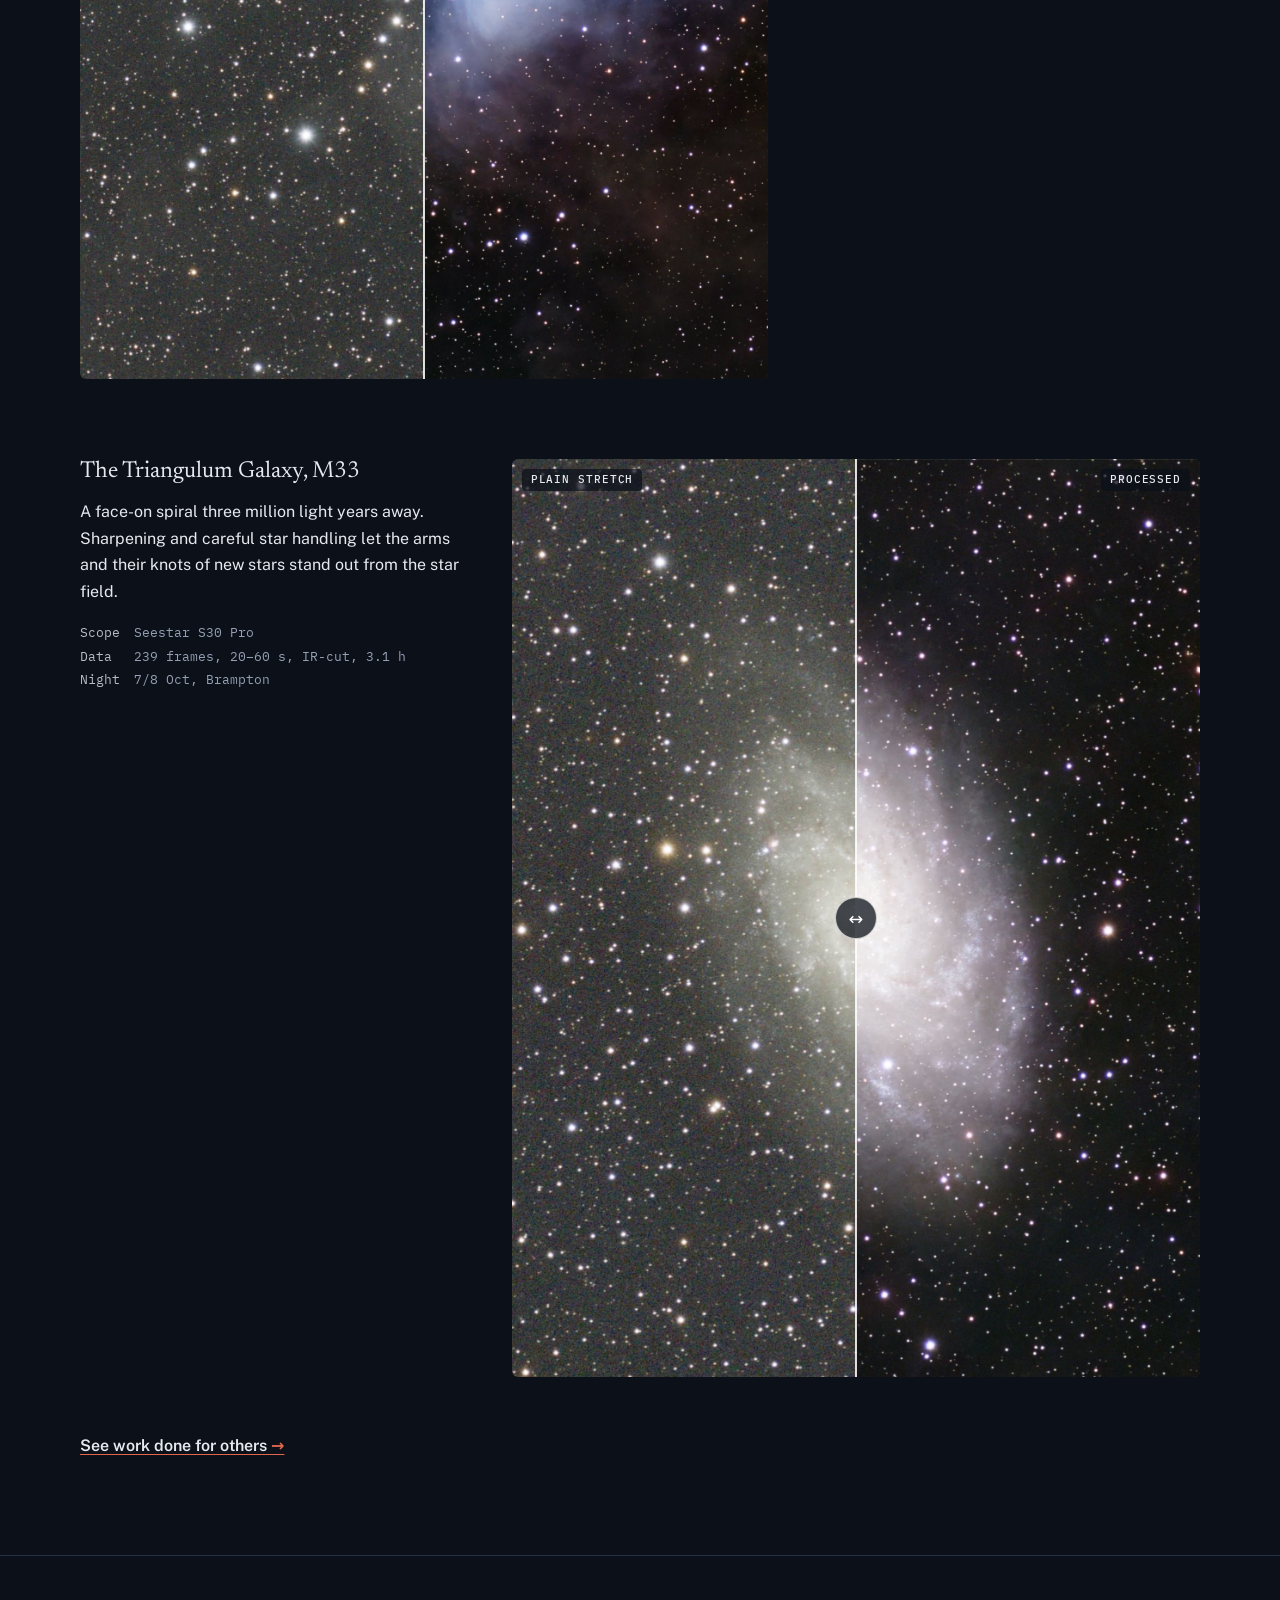
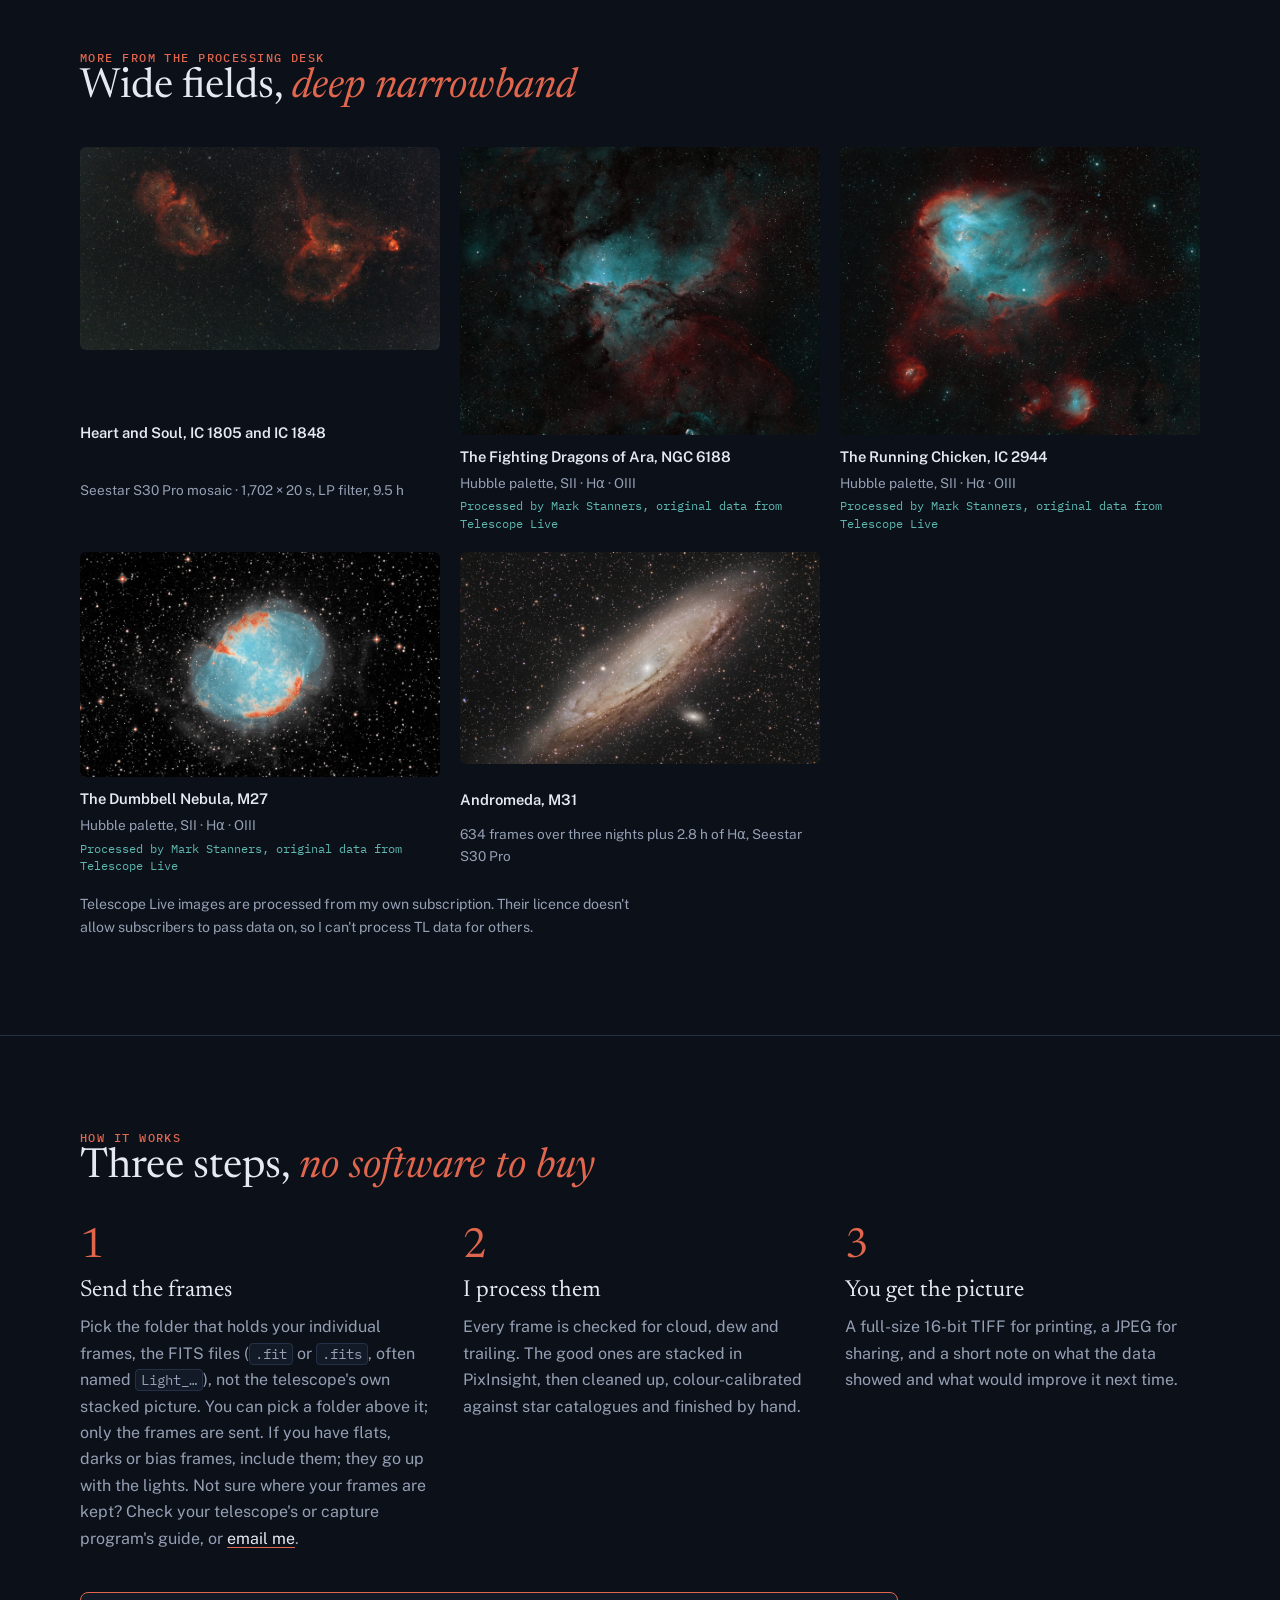
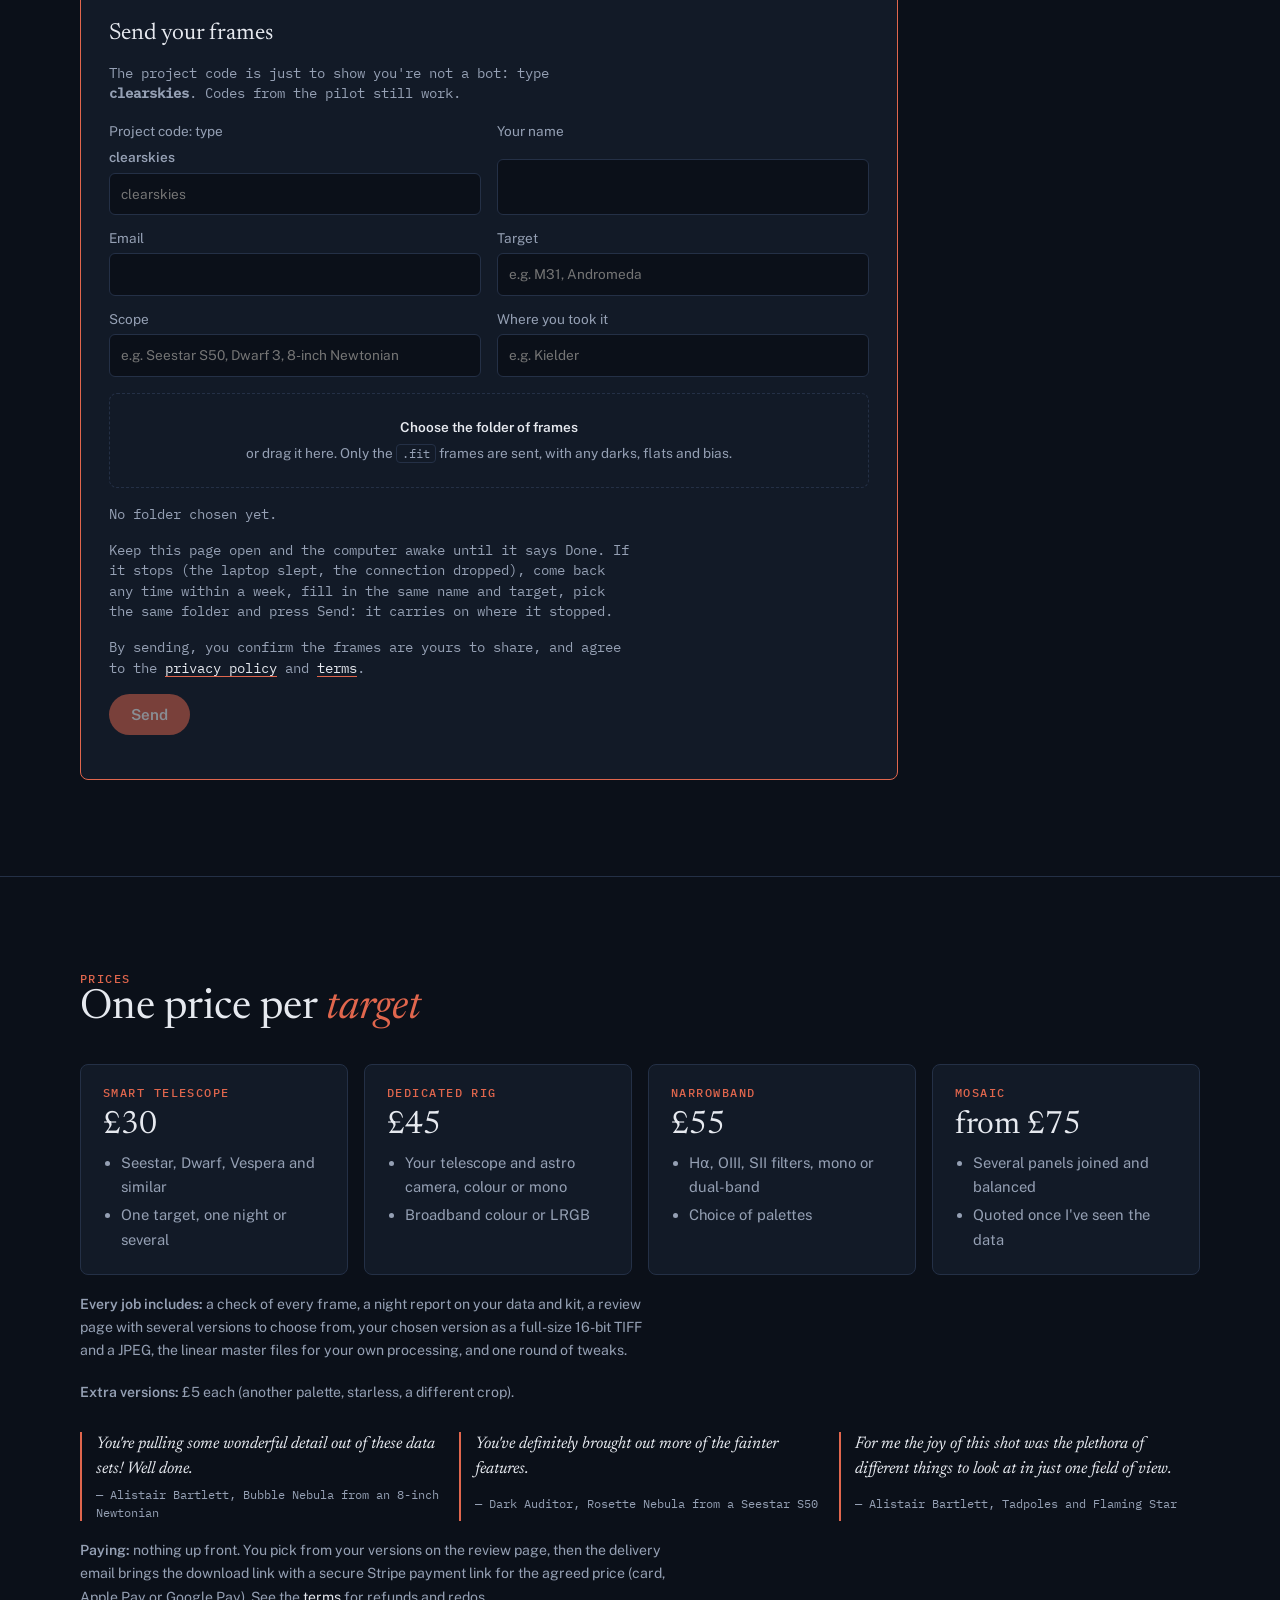
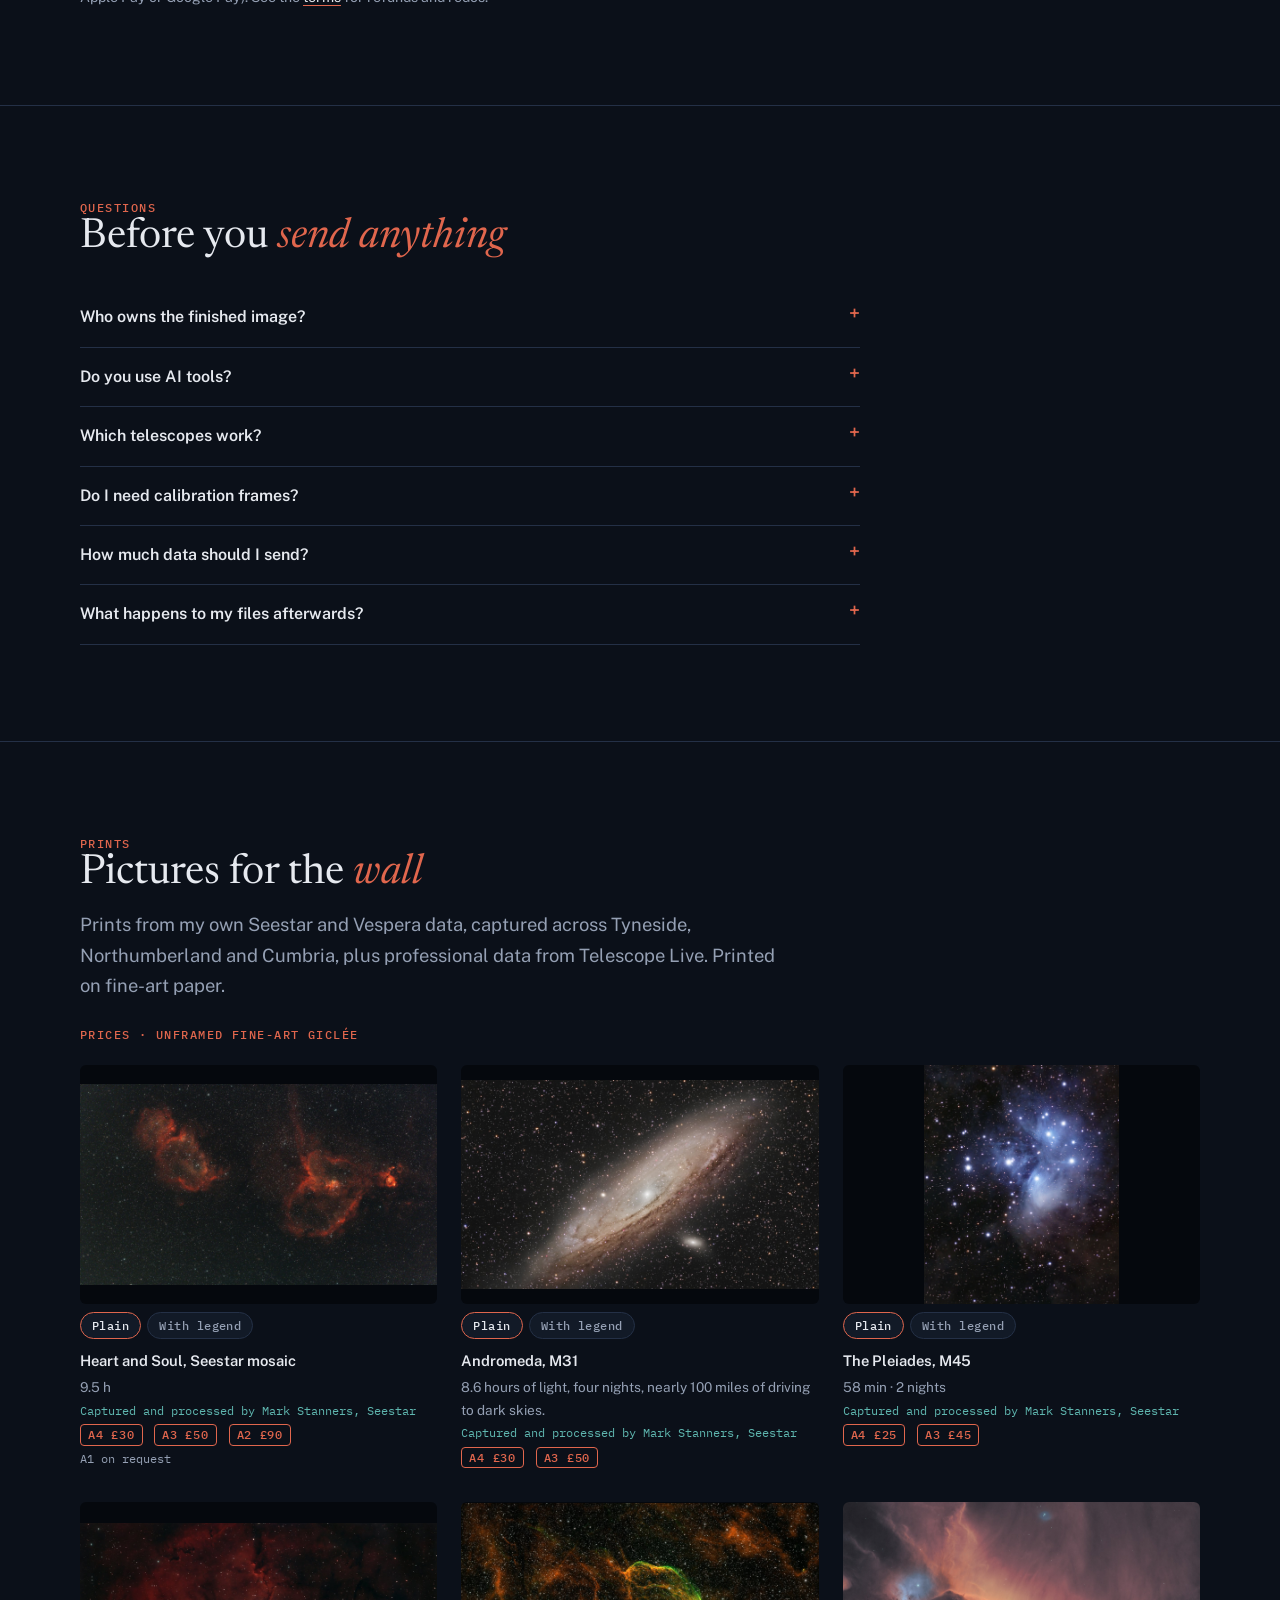
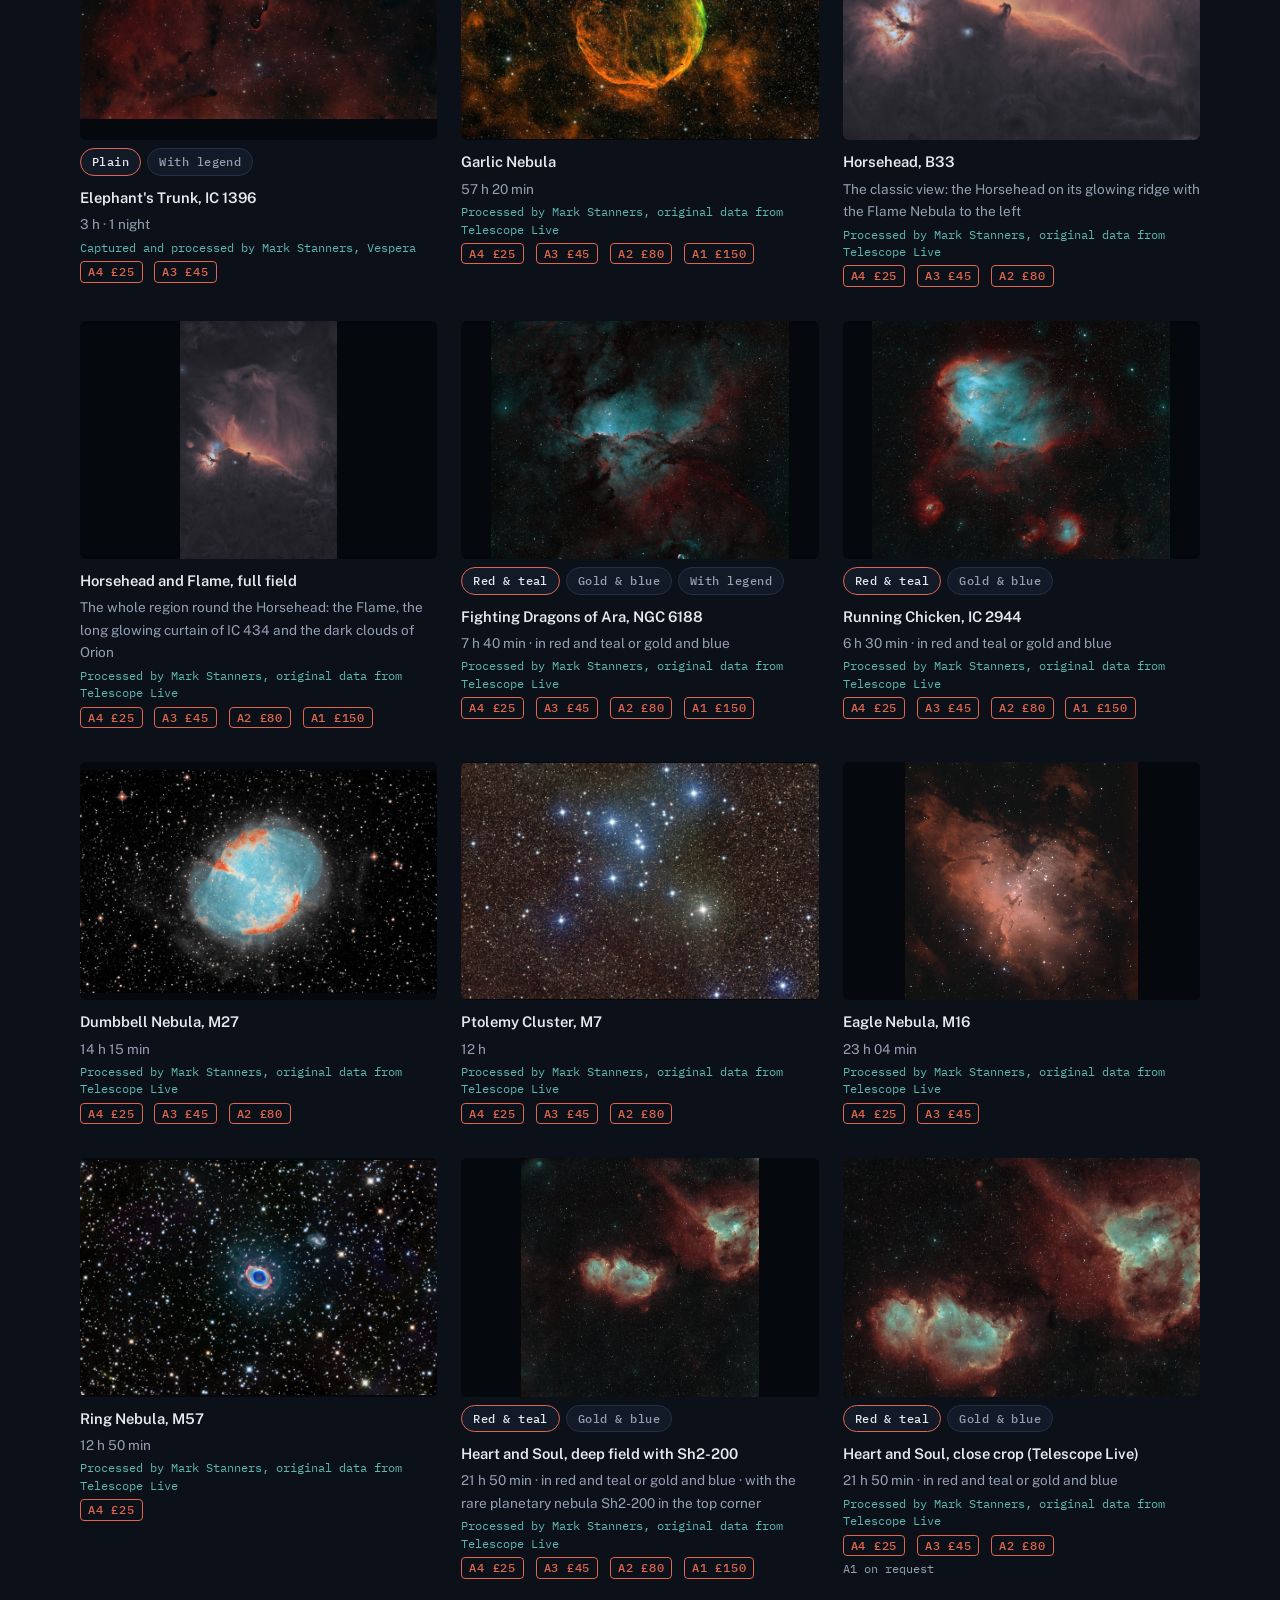
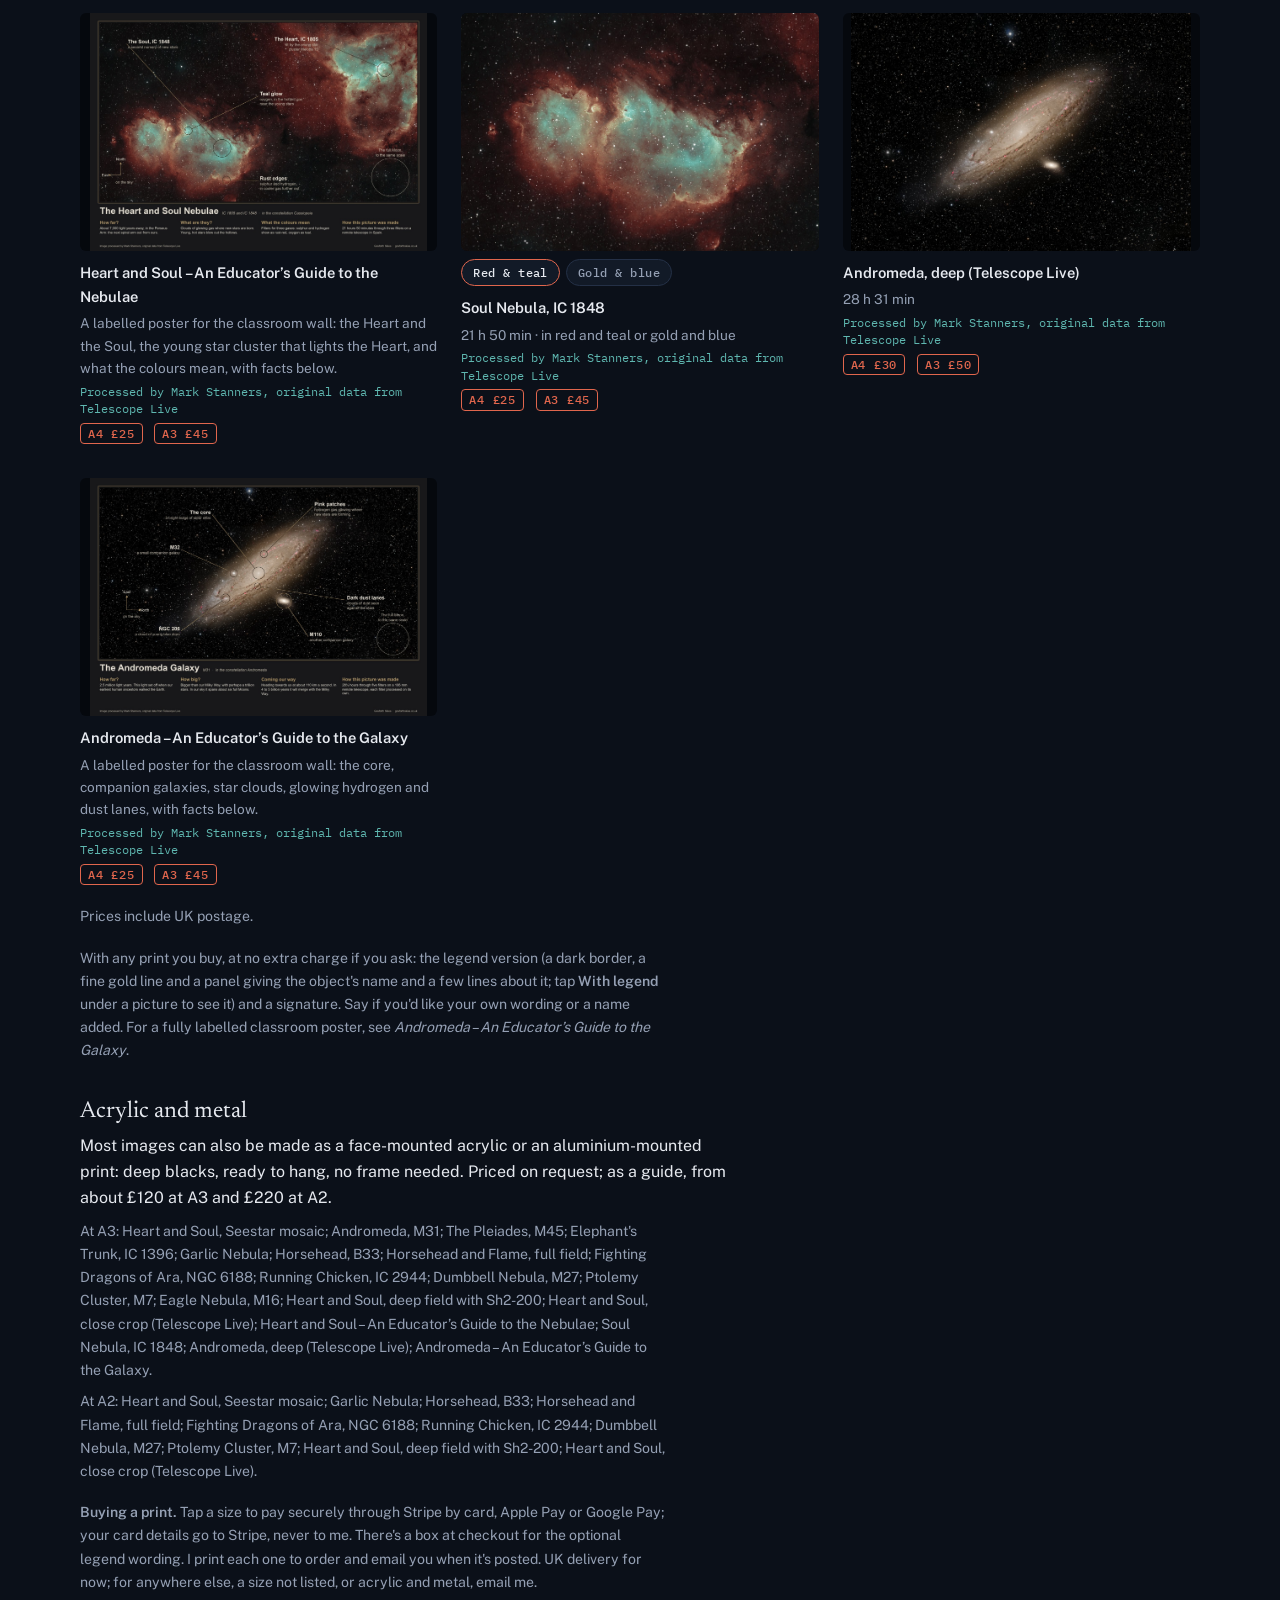
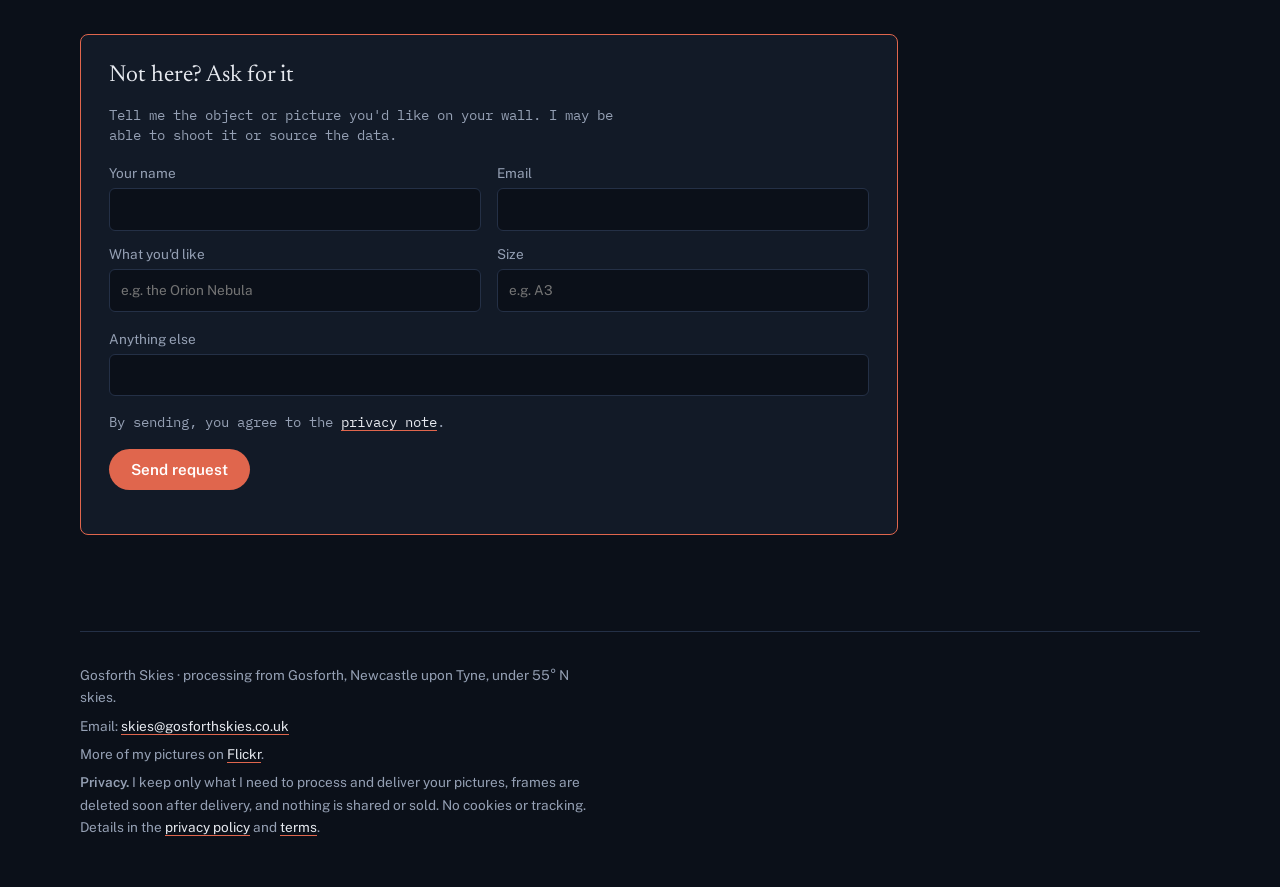
==== commit fbf8ec6b: "Heart and Soul Educator's Guide poster: Stripe buy buttons (A4, A3) Co-Authored-By: Claude Opus 5.5 " ====
--- a/index.html
+++ b/index.html
@@ -610,7 +610,7 @@
       </figure>
       <figure class="print">
         <img src="img/tl_hs_poster.jpg" alt="Heart and Soul – An Educator’s Guide to the Nebulae" loading="lazy">
-        <figcaption><b>Heart and Soul – An Educator’s Guide to the Nebulae</b><span>A labelled poster for the classroom wall: the Heart and the Soul, the young star cluster that lights the Heart, and what the colours mean, with facts below.</span><span class="credit">Processed by Mark Stanners, original data from Telescope Live</span><span class="sizes">A4 £25 A3 £45</span></figcaption>
+        <figcaption><b>Heart and Soul – An Educator’s Guide to the Nebulae</b><span>A labelled poster for the classroom wall: the Heart and the Soul, the young star cluster that lights the Heart, and what the colours mean, with facts below.</span><span class="credit">Processed by Mark Stanners, original data from Telescope Live</span><span class="sizes"><a class="buy" href="https://buy.stripe.com/dRm00i3Zs9MlclydCK0Fi0U" rel="noopener">A4 £25</a> <a class="buy" href="https://buy.stripe.com/dRmfZg7bE2jT5XaeGO0Fi0V" rel="noopener">A3 £45</a></span></figcaption>
       </figure>
       <figure class="print">
         <img src="img/tl_ic1848_soul.jpg" alt="Soul Nebula, IC 1848" loading="lazy">
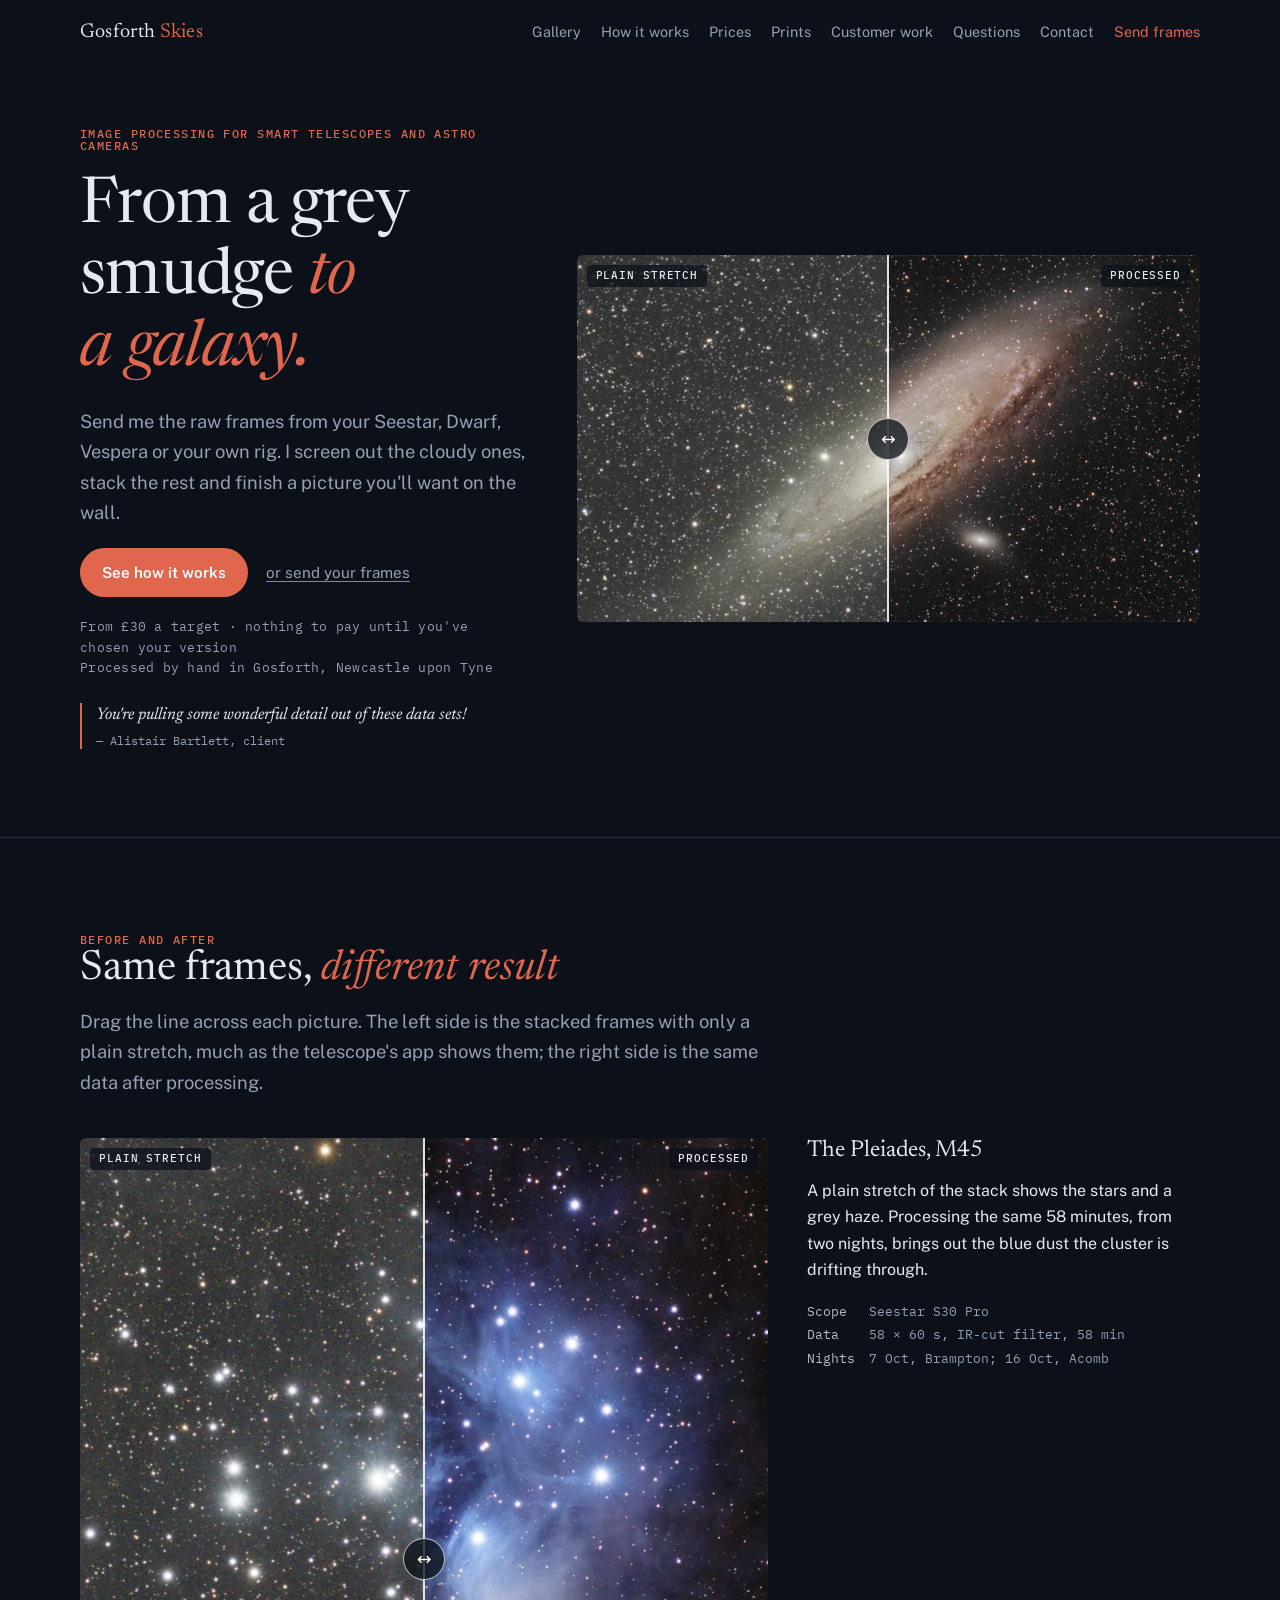
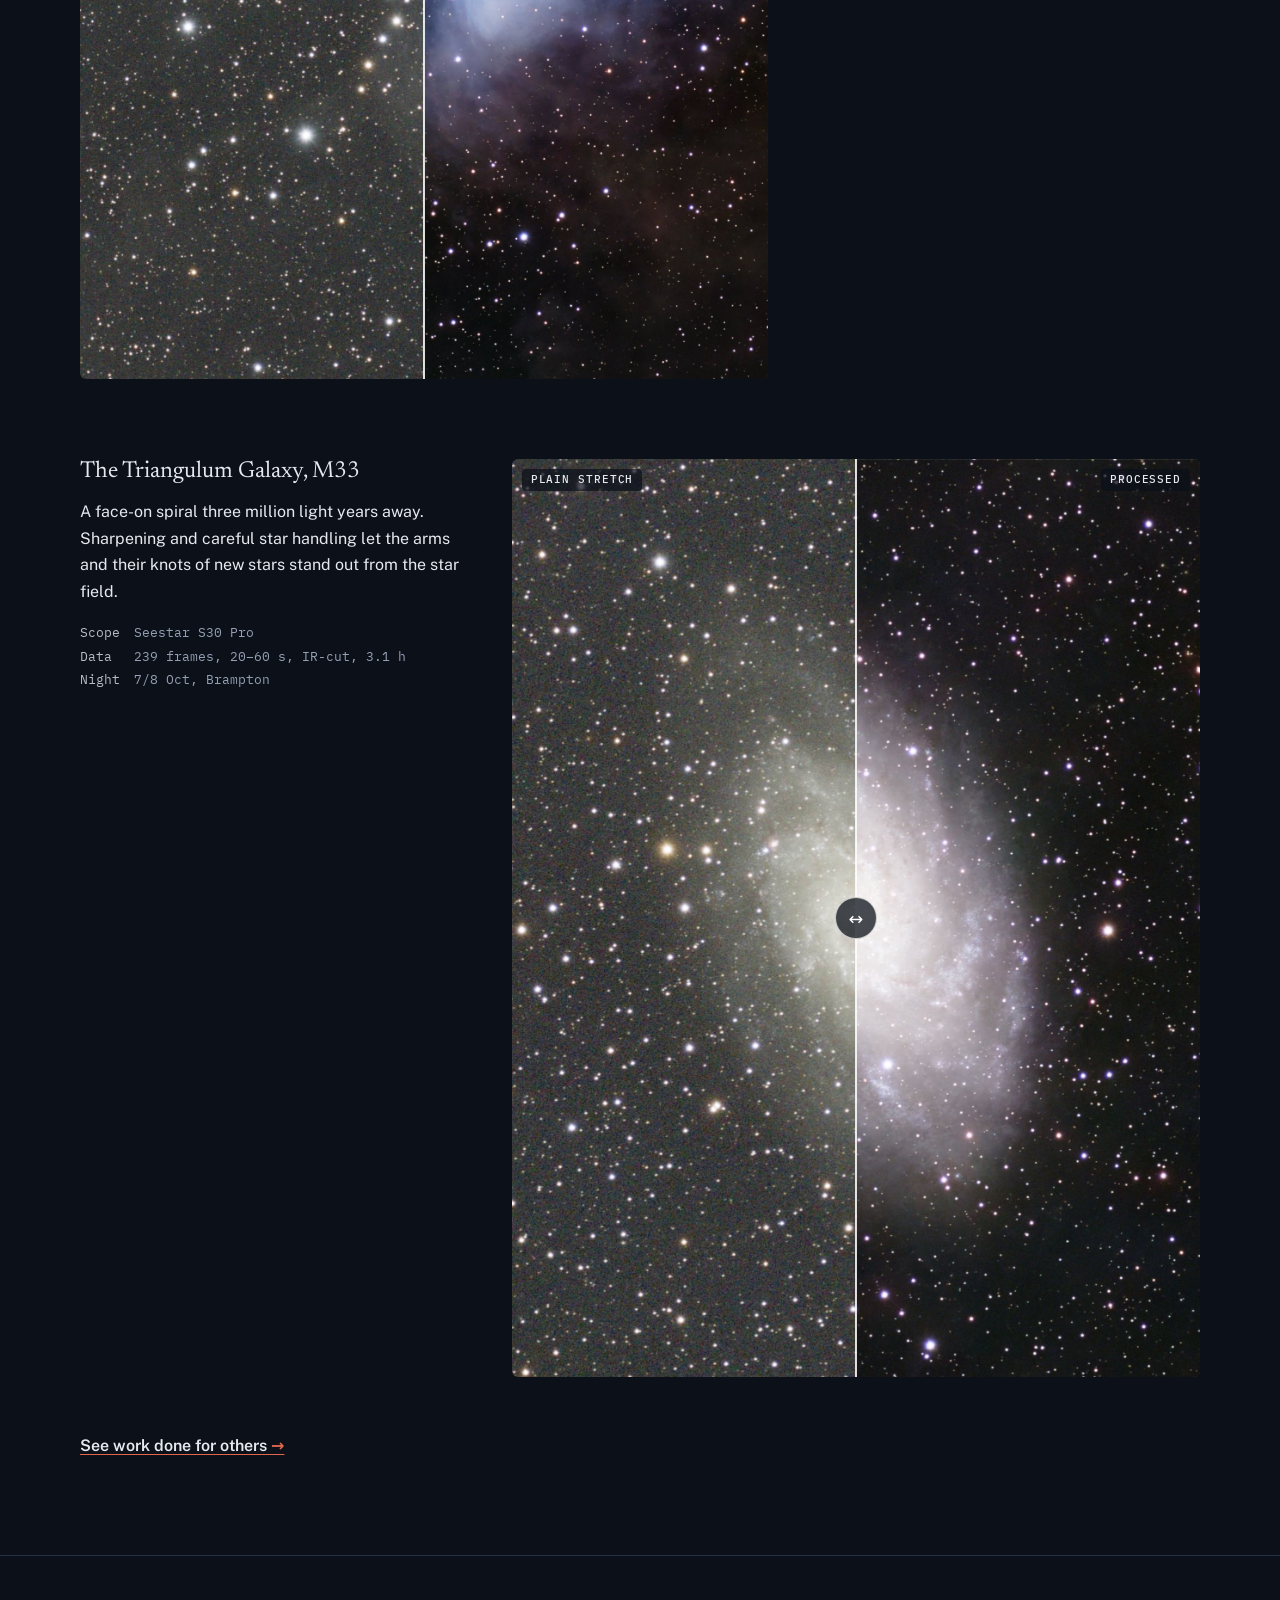
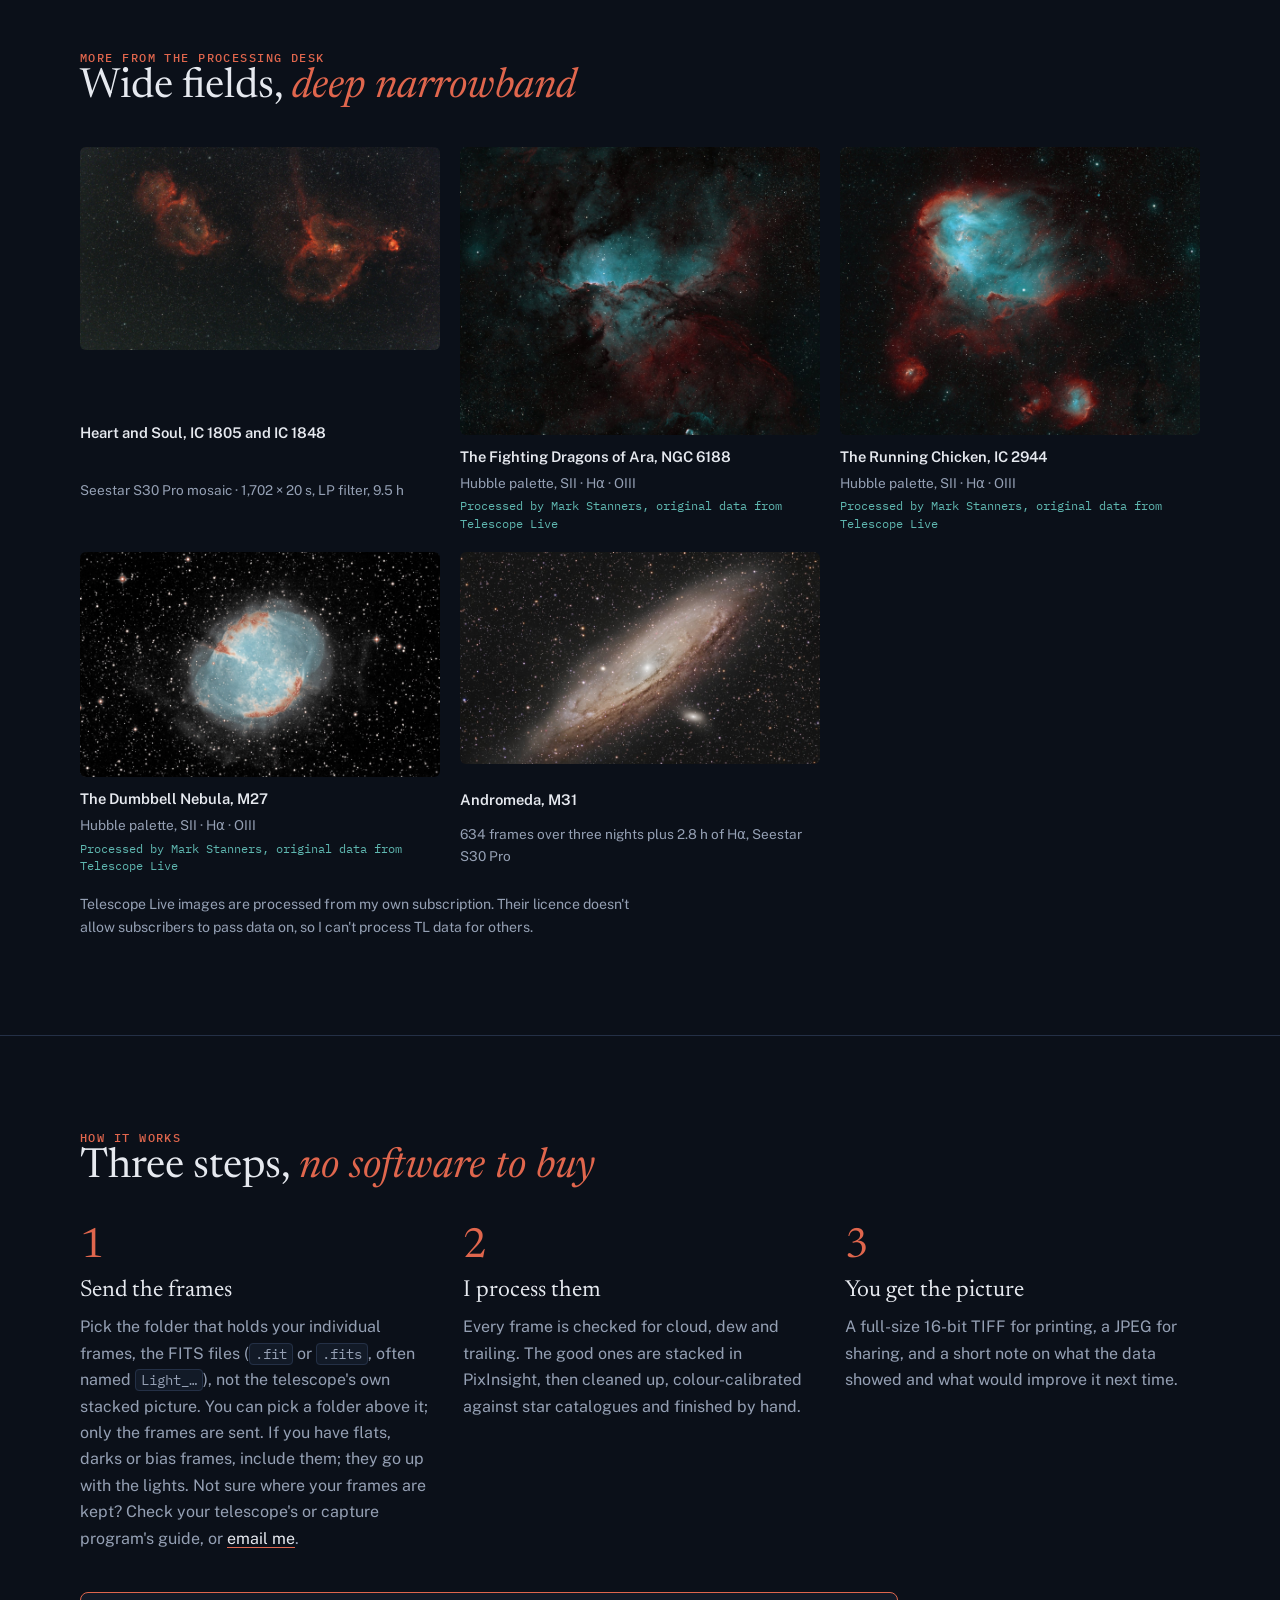
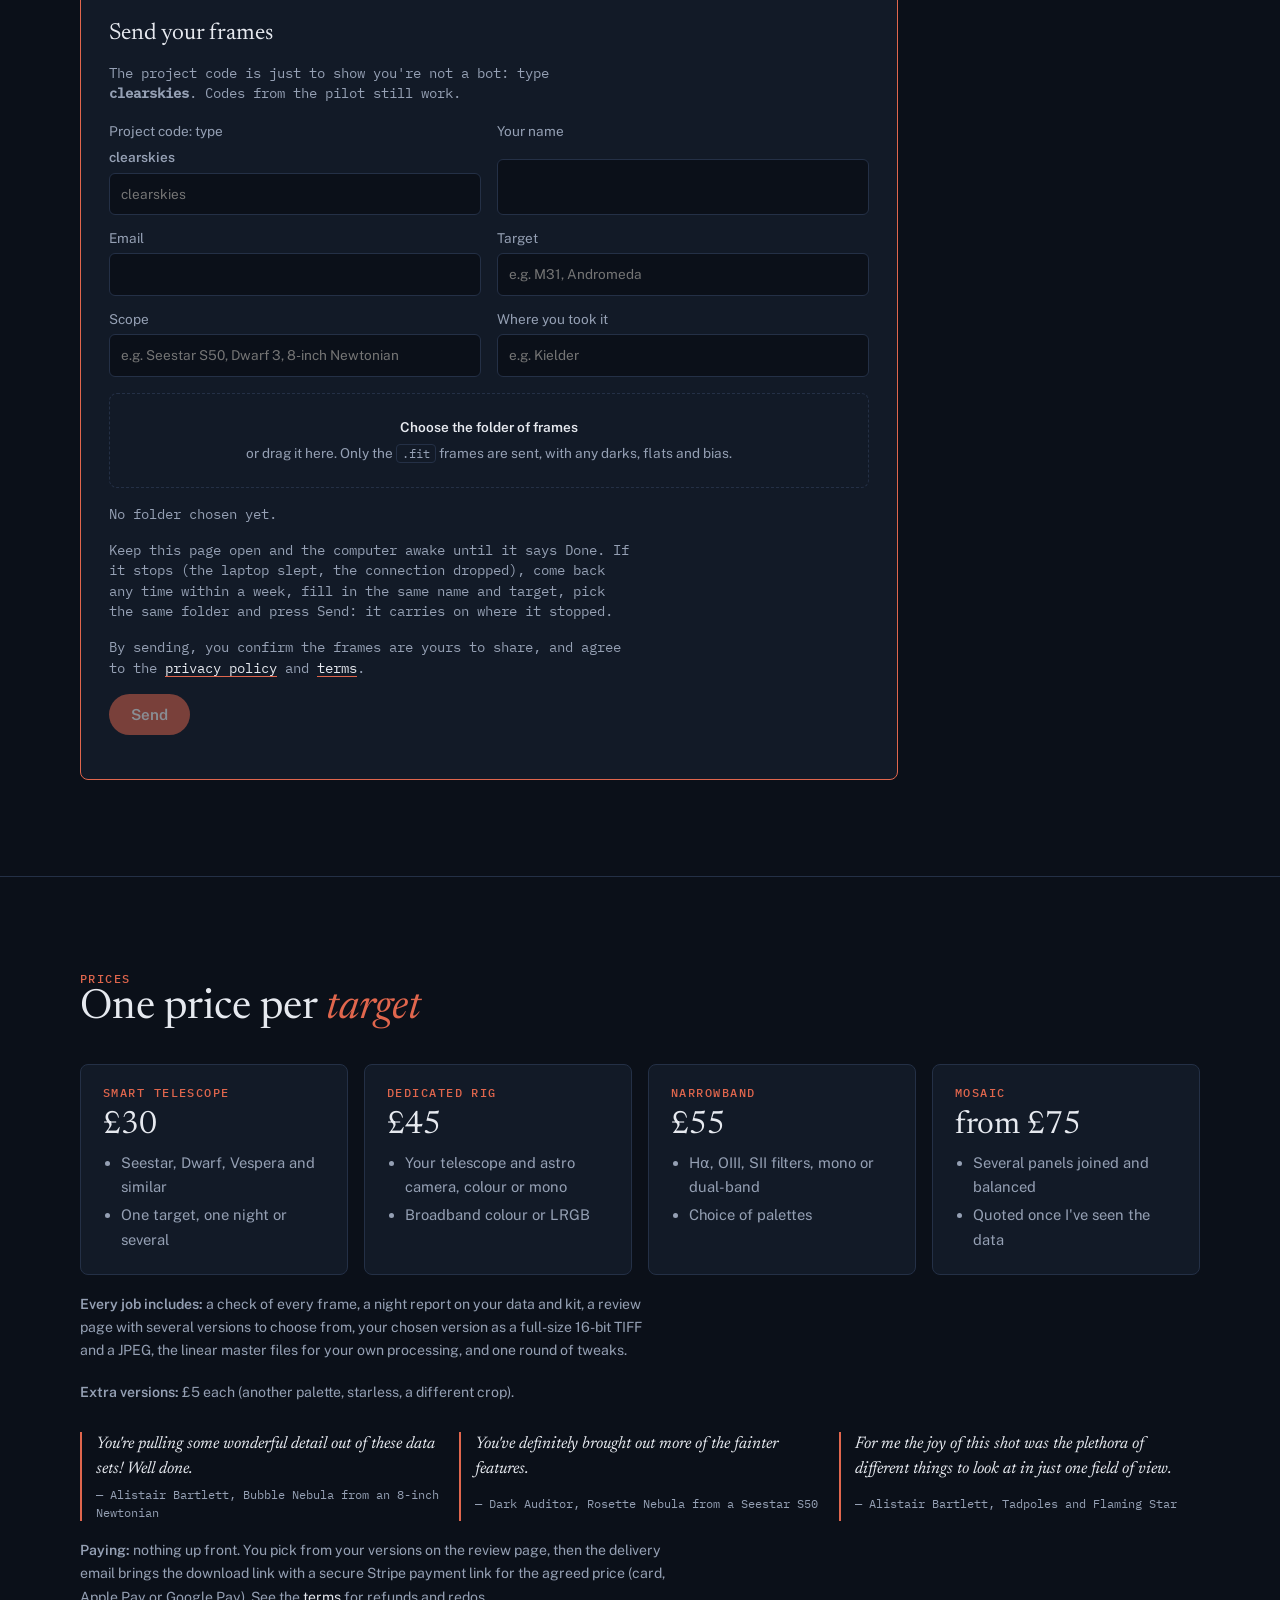
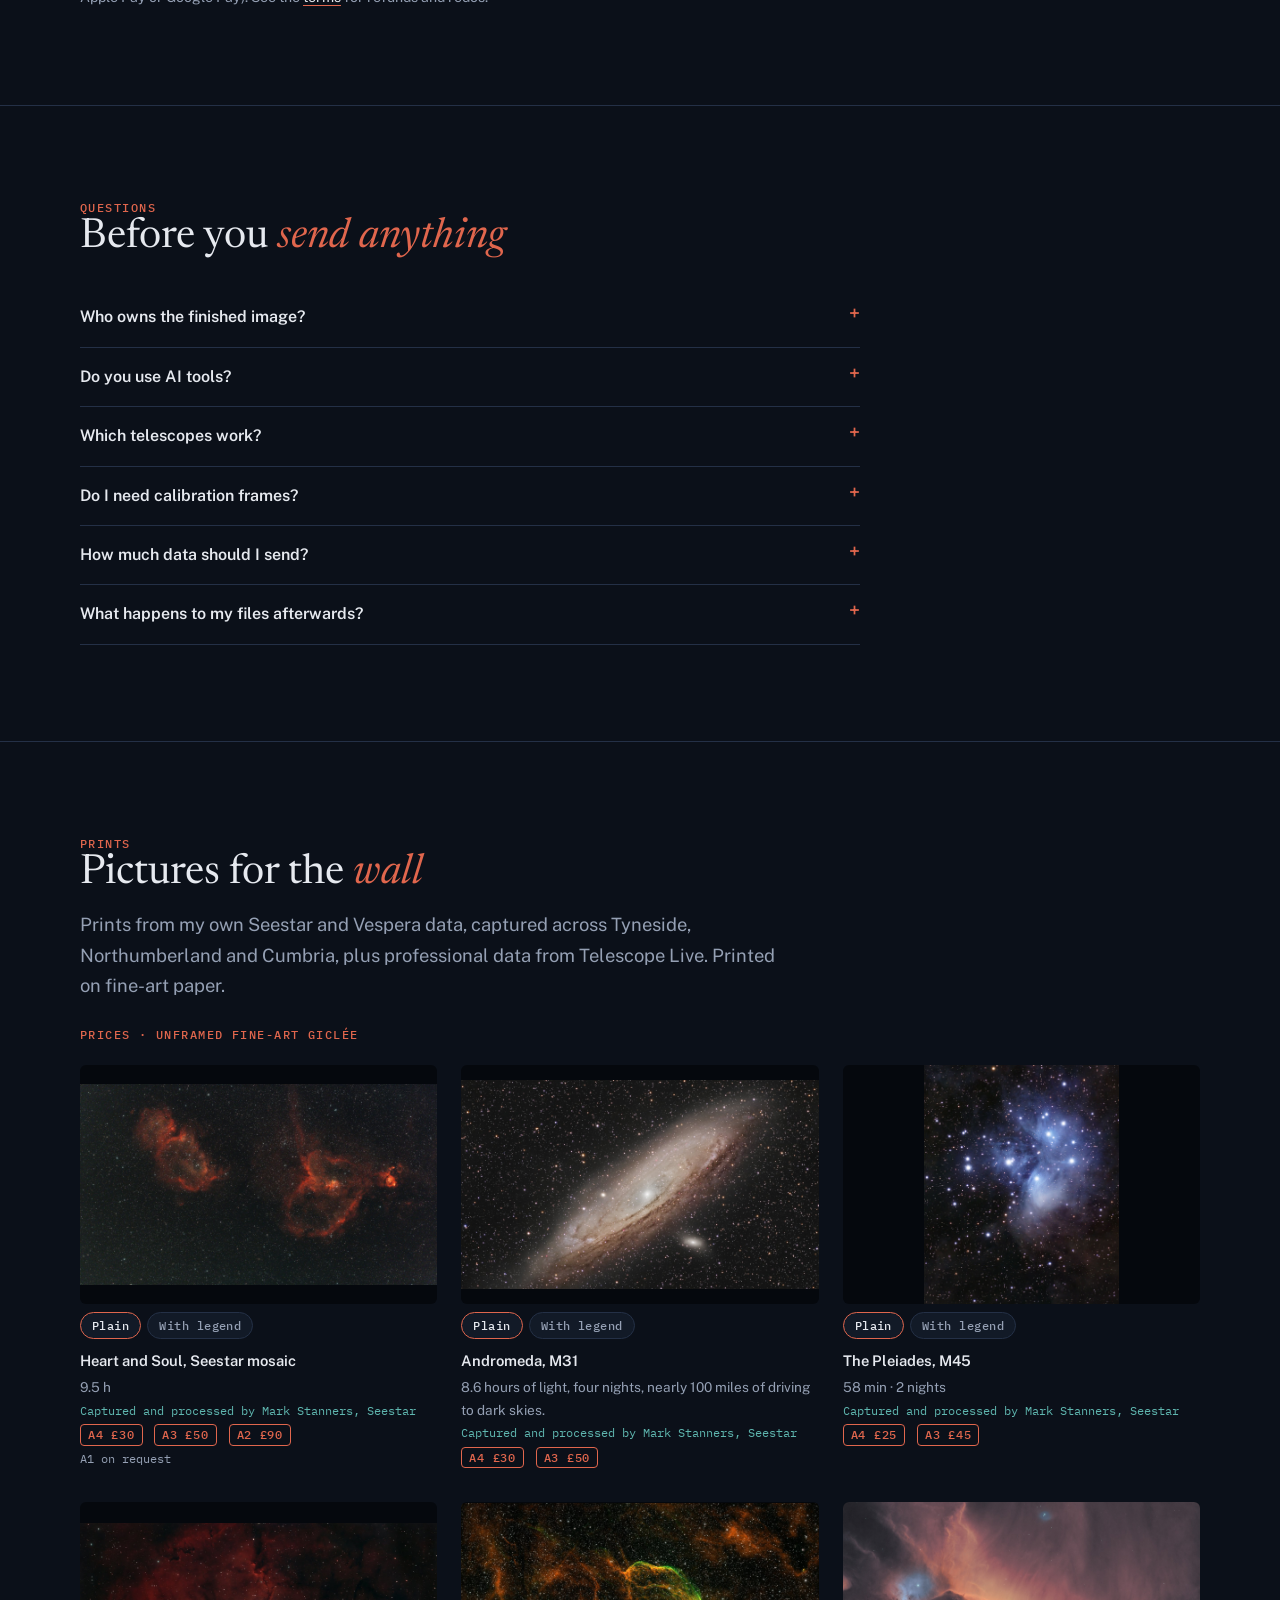
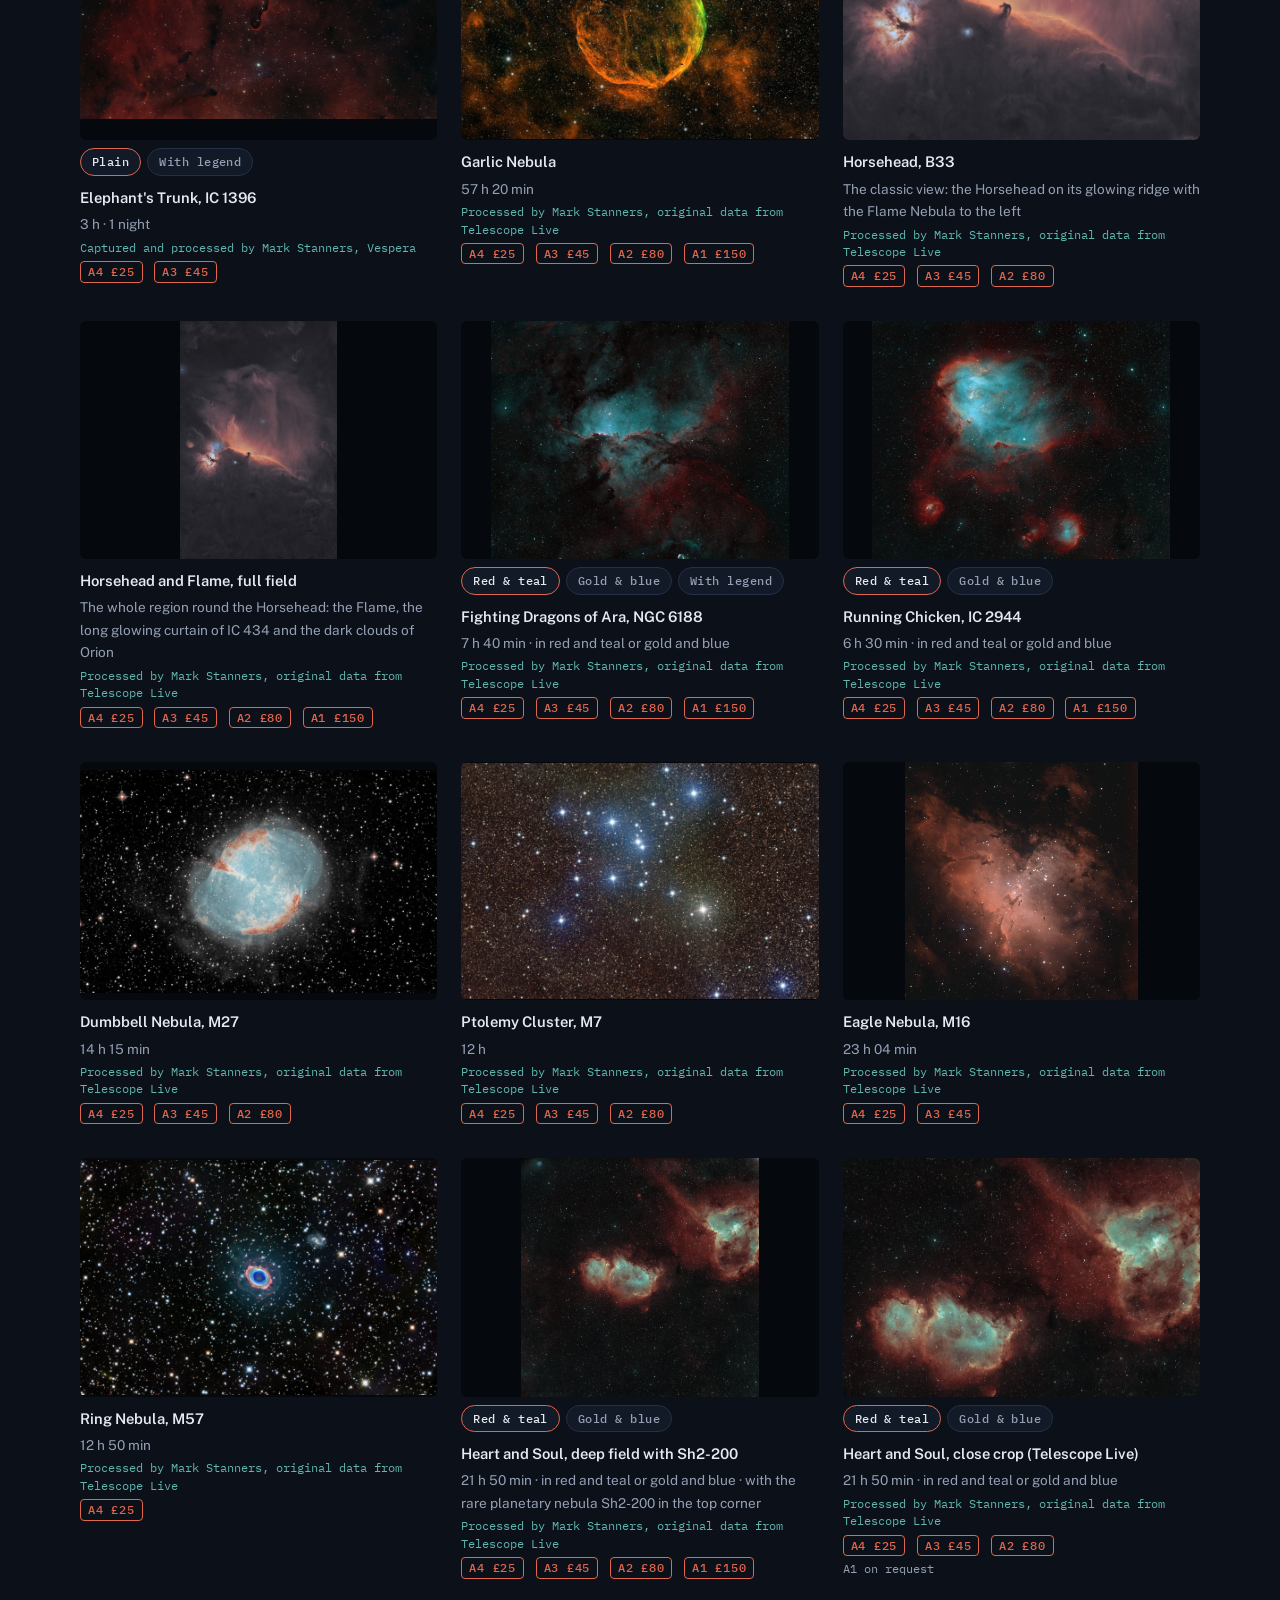
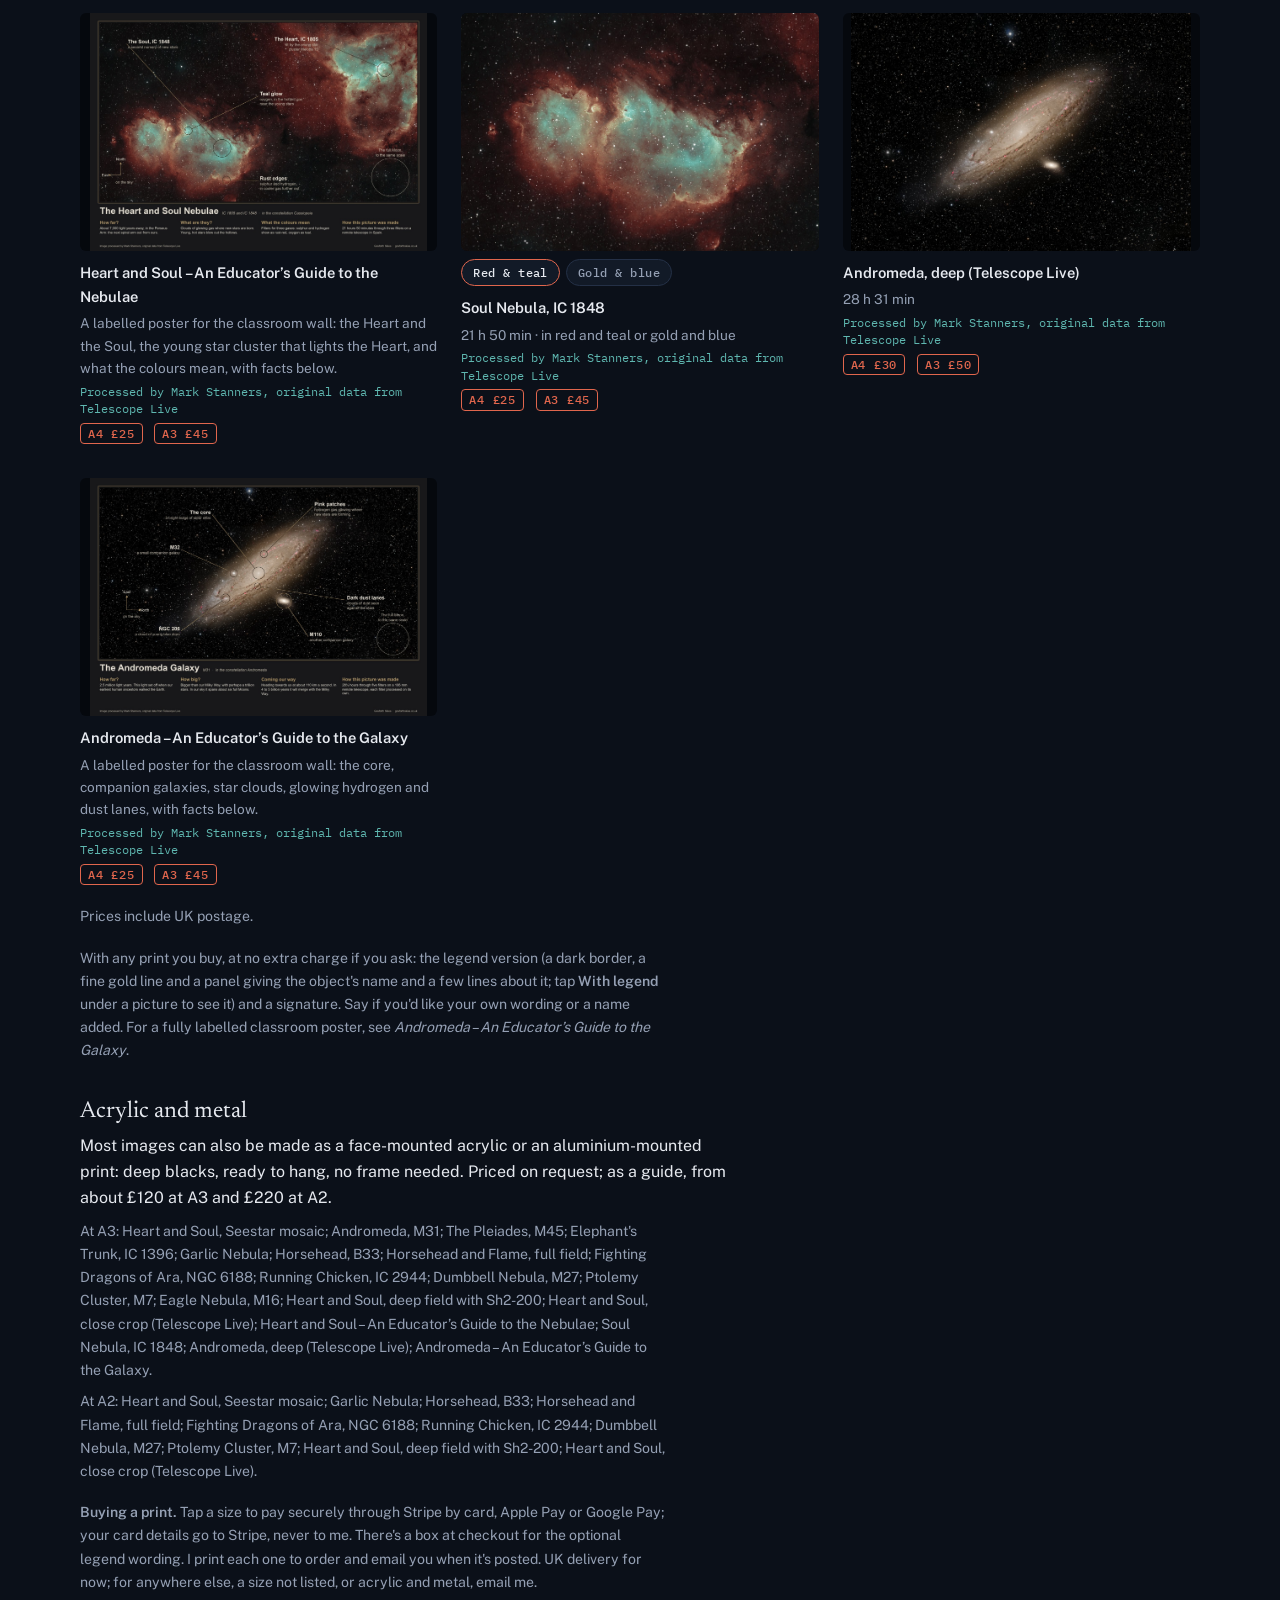
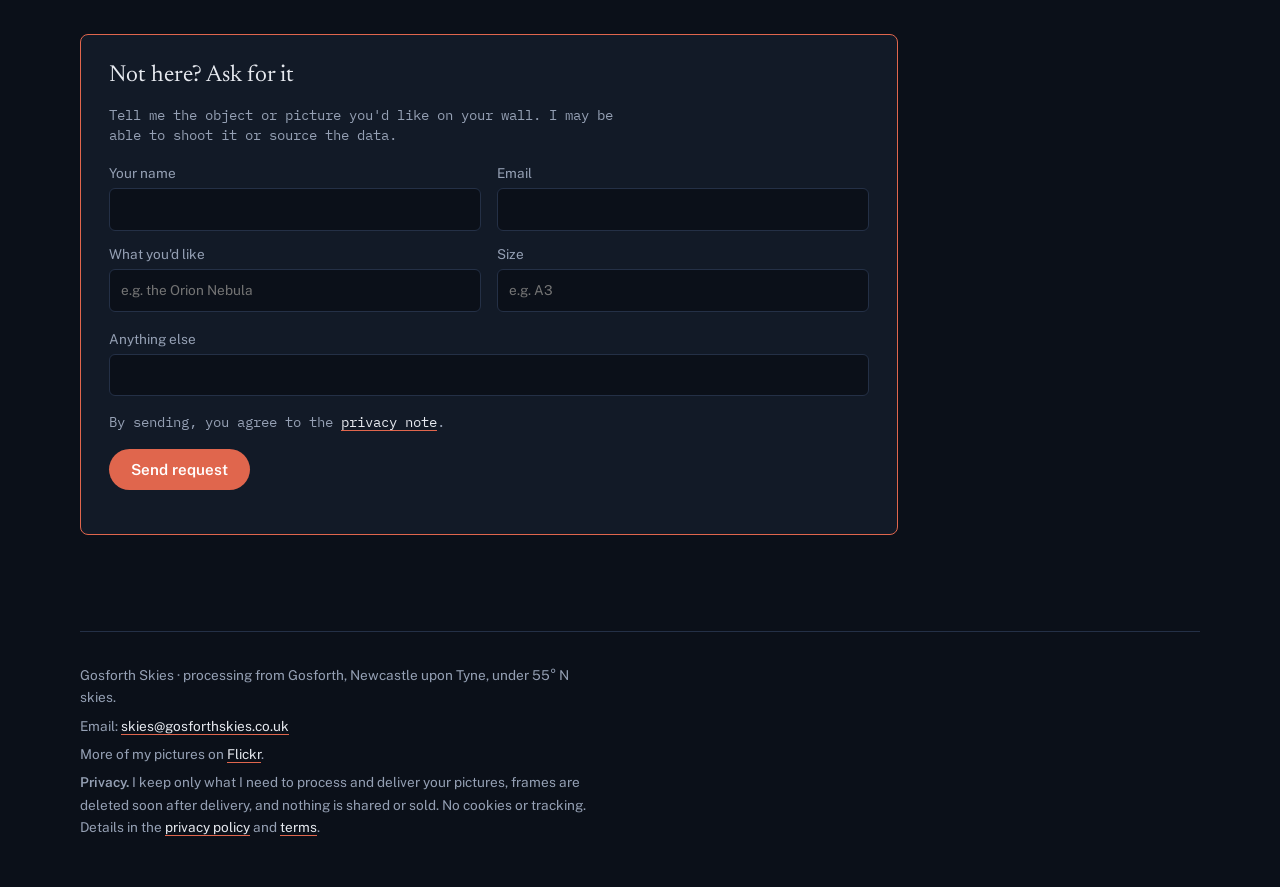
==== commit fd71650d: "Click or tap a picture to see it large (gallery and prints) Co-Authored-By: Claude Opus 5.5 <noreply" ====
--- a/index.html
+++ b/index.html
@@ -190,6 +190,15 @@
 footer { border-top: 1px solid var(--rule); padding-block: 32px 48px; color: var(--dim); font-size: 0.85rem; display: grid; gap: 6px; }
 @media (prefers-reduced-motion: reduce) { html { scroll-behavior: auto; } }
 html { scroll-behavior: smooth; }
+/* click a picture to see it large (gallery and prints; the before/after sliders are left alone) */
+figure img, .print img { cursor: zoom-in; }
+.ba img { cursor: auto; }
+.lb { position: fixed; inset: 0; z-index: 1000; display: none; flex-direction: column; align-items: center; justify-content: center; gap: 12px; padding: 16px; background: #03050a; cursor: zoom-out; }
+.lb.open { display: flex; }
+.lb img { max-width: 100%; max-height: calc(100% - 48px); object-fit: contain; border-radius: 4px; }
+.lb p { margin: 0; color: var(--dim); font: 400 0.85rem var(--font-data); text-align: center; }
+.lb button { position: absolute; top: 10px; right: 12px; width: 44px; height: 44px; border: 0; border-radius: 50%; background: transparent; color: var(--ink); font-size: 1.6rem; line-height: 1; cursor: pointer; }
+.lb button:hover { background: rgba(255, 255, 255, 0.08); }
 </style>
 
 </head>
@@ -678,6 +687,27 @@
     });
   });
 });
+// click or tap a picture to see it large: whichever version is showing, with its title; tap anywhere, Esc or the cross closes it
+(function () {
+  var lb = document.createElement('div'); lb.className = 'lb'; lb.setAttribute('role', 'dialog'); lb.setAttribute('aria-modal', 'true'); lb.setAttribute('aria-label', 'Picture, enlarged');
+  lb.innerHTML = '<button type="button" aria-label="Close">&times;</button><img alt=""><p></p>';
+  document.body.appendChild(lb);
+  var big = lb.querySelector('img'), cap = lb.querySelector('p'), closeBtn = lb.querySelector('button'), last = null;
+  function close() { lb.classList.remove('open'); big.removeAttribute('src'); document.body.style.overflow = ''; if (last) last.focus(); }
+  lb.addEventListener('click', close);
+  document.addEventListener('keydown', function (e) { if (e.key === 'Escape' && lb.classList.contains('open')) close(); });
+  document.querySelectorAll('figure img, .print img').forEach(function (img) {
+    if (img.closest('.ba')) return;
+    img.tabIndex = 0;
+    function open() {
+      var fig = img.closest('figure'), title = fig && fig.querySelector('figcaption b');
+      big.src = img.currentSrc || img.src; big.alt = img.alt; cap.textContent = title ? title.textContent : img.alt;
+      last = img; lb.classList.add('open'); document.body.style.overflow = 'hidden'; closeBtn.focus();
+    }
+    img.addEventListener('click', open);
+    img.addEventListener('keydown', function (e) { if (e.key === 'Enter' || e.key === ' ') { e.preventDefault(); open(); } });
+  });
+})();
 // contact address built in the browser so it never appears whole in the page source (light protection from scrapers);
 // without JavaScript the "skies at gosforthskies dot co dot uk" text stays as written
 (function () {
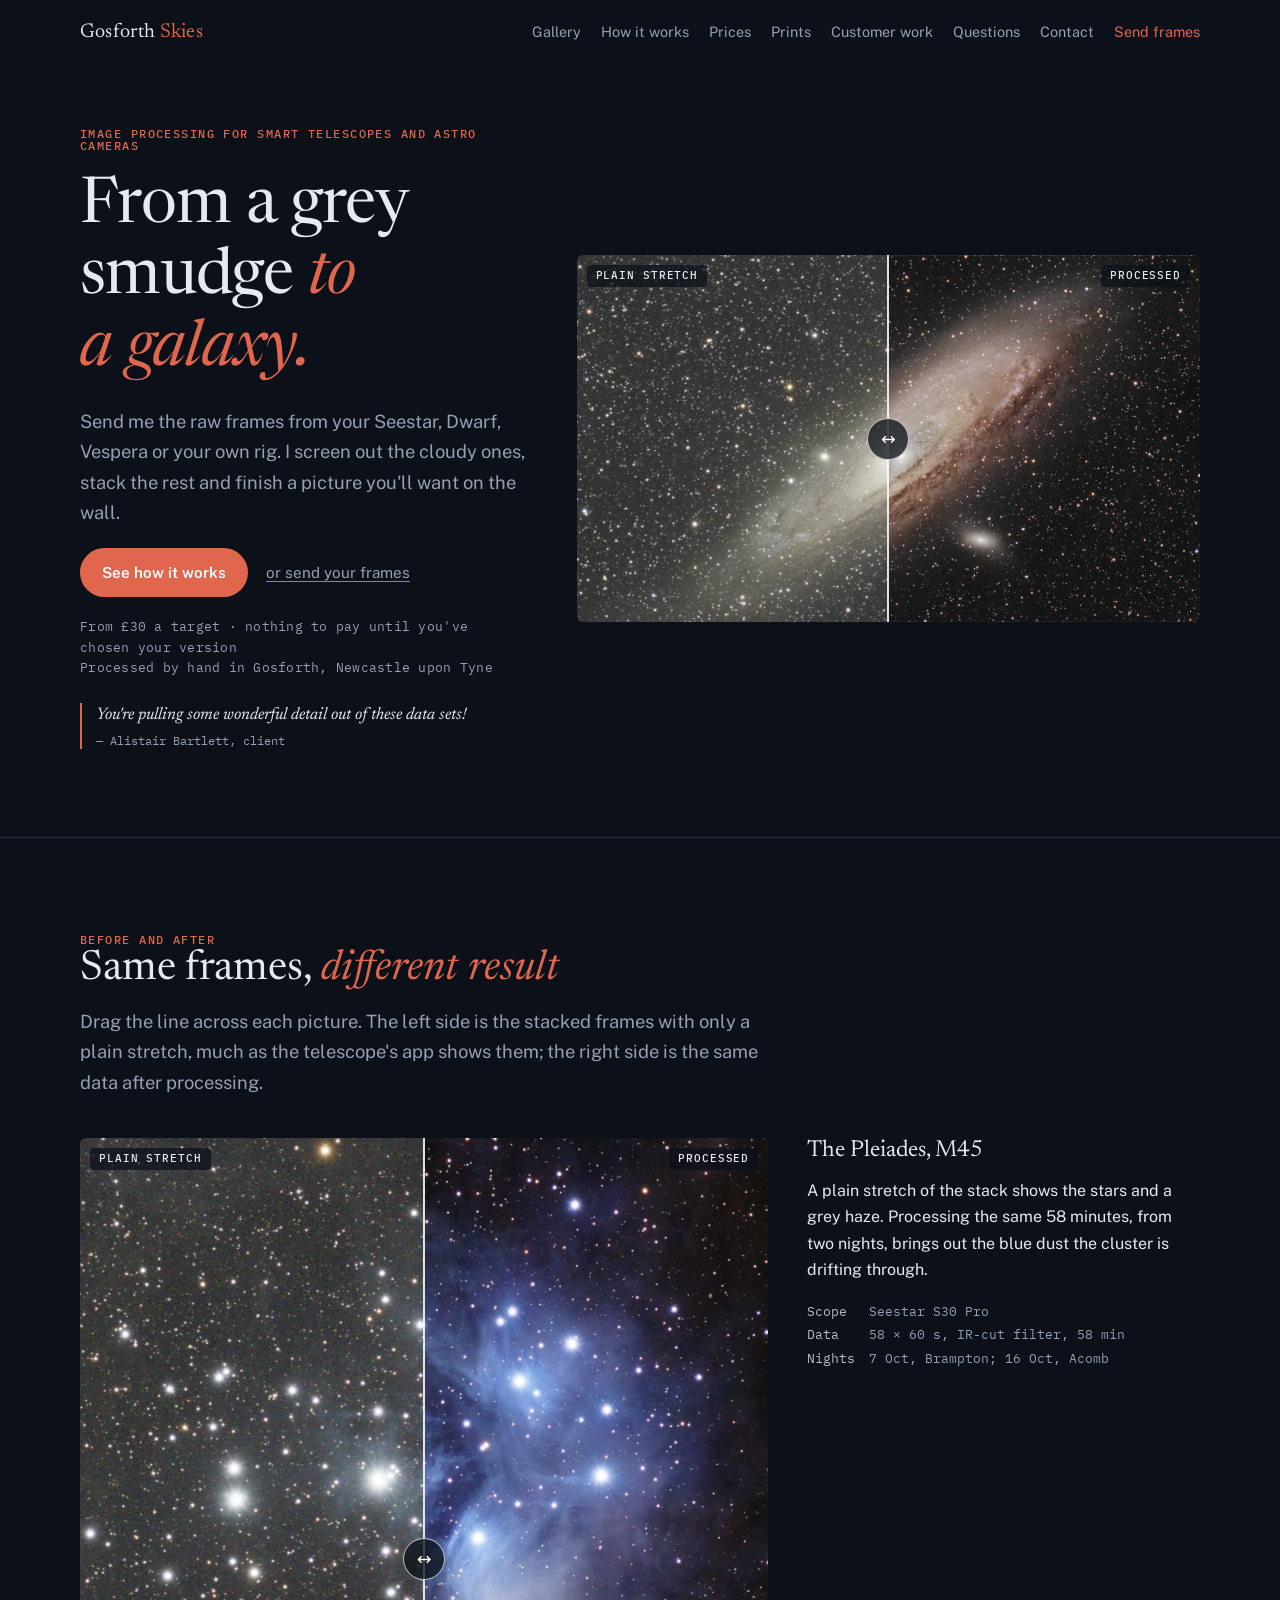
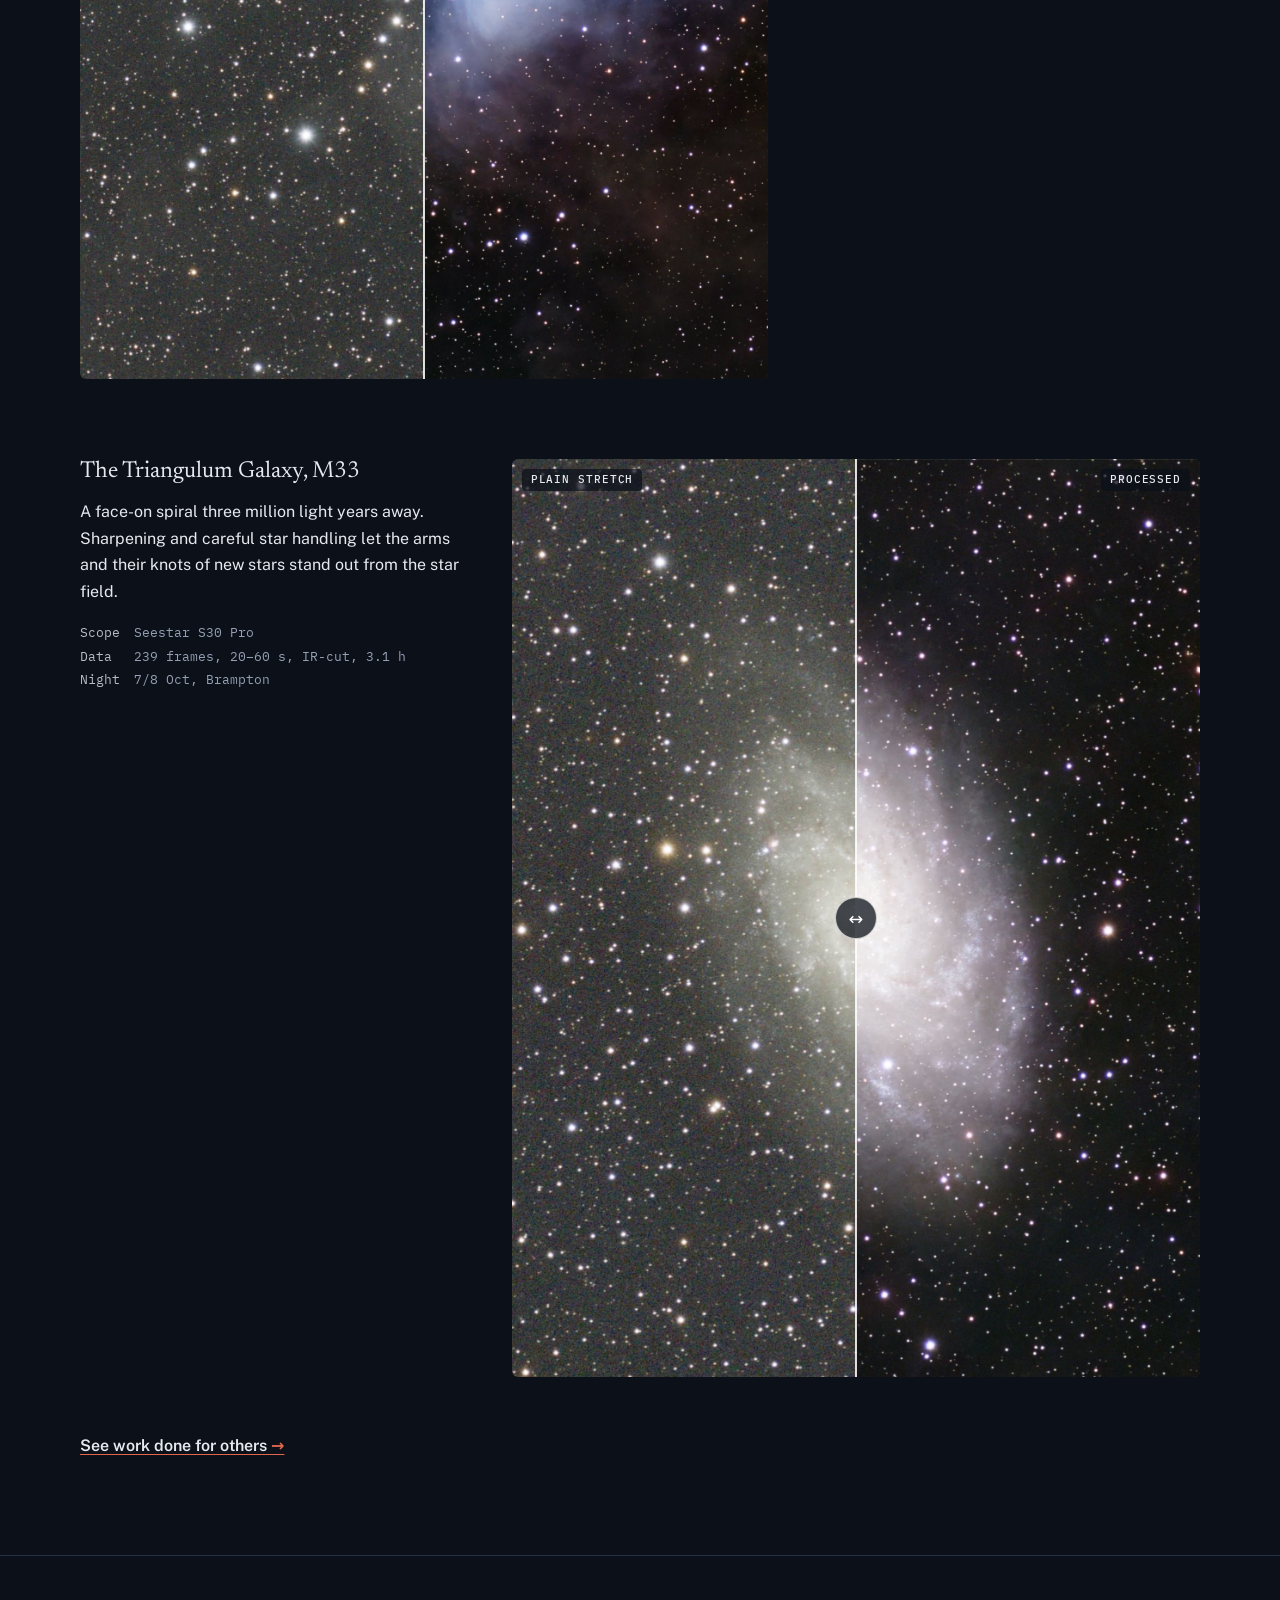
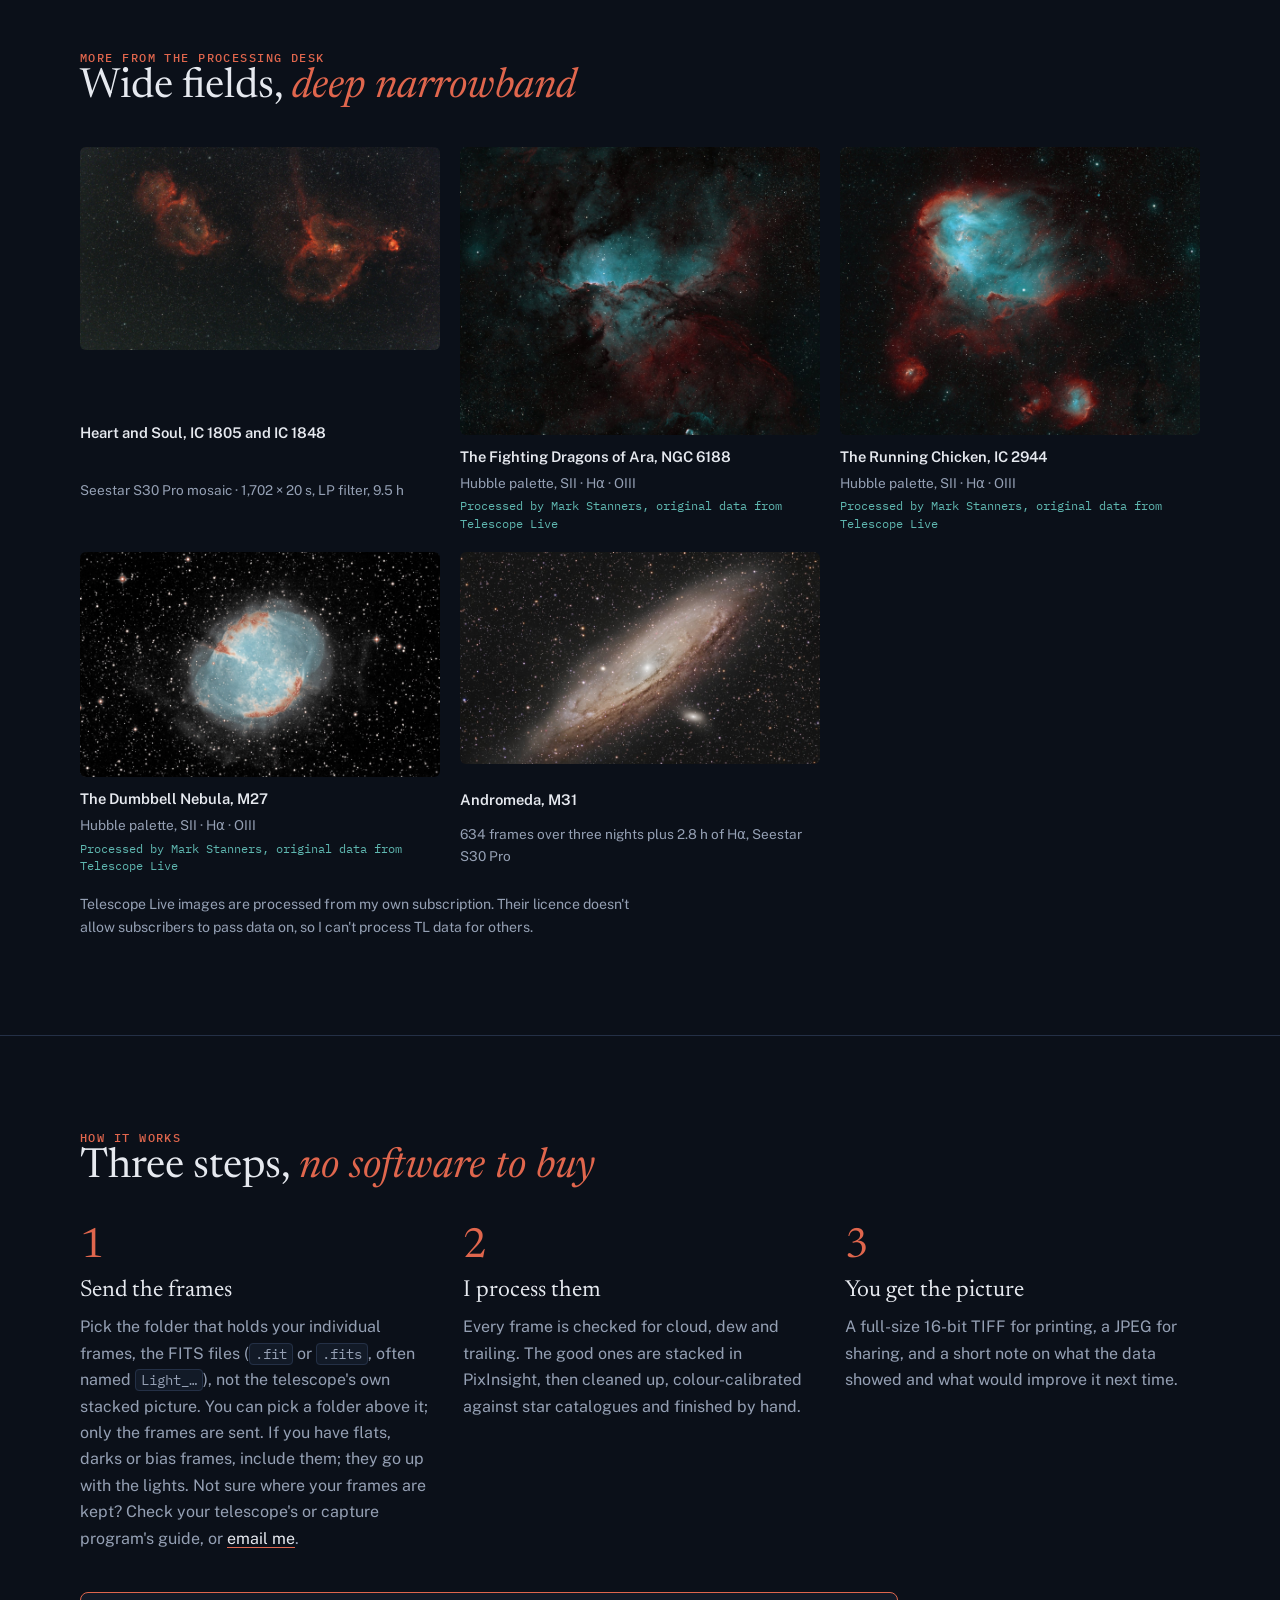
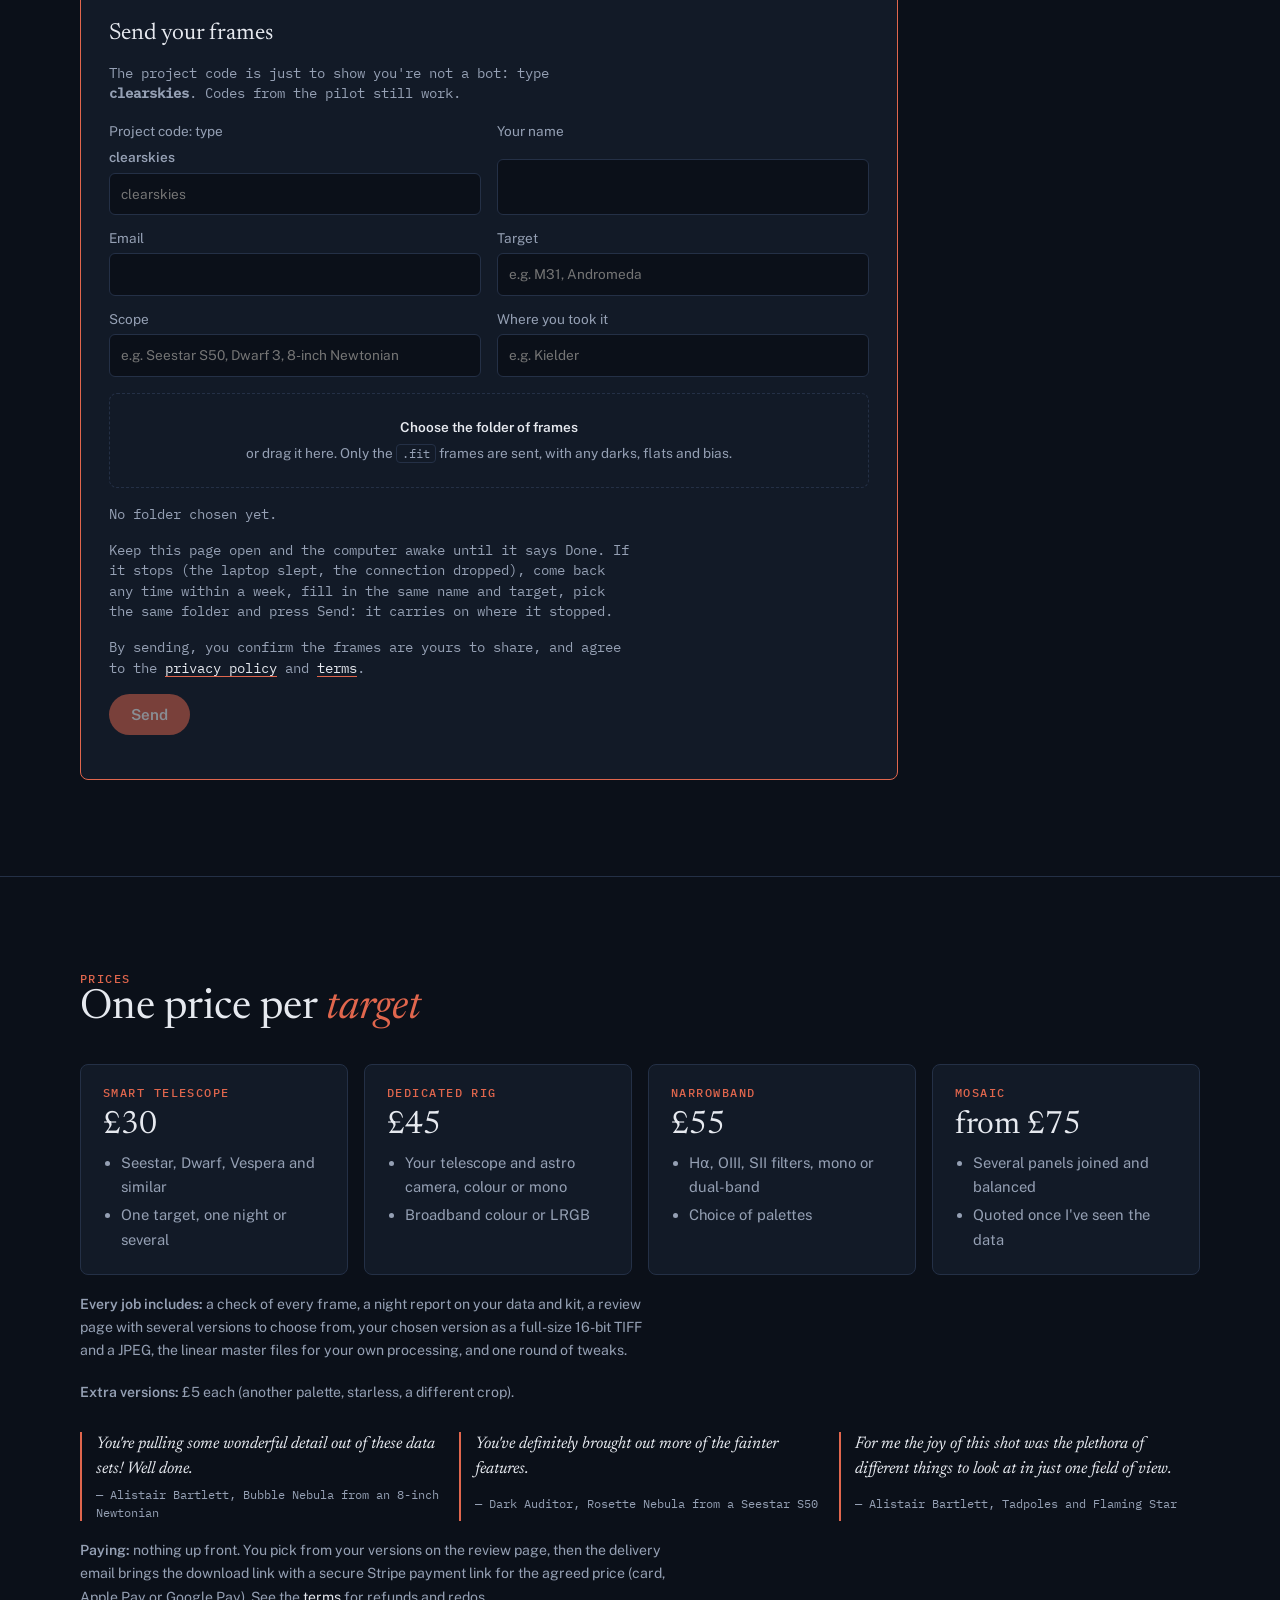
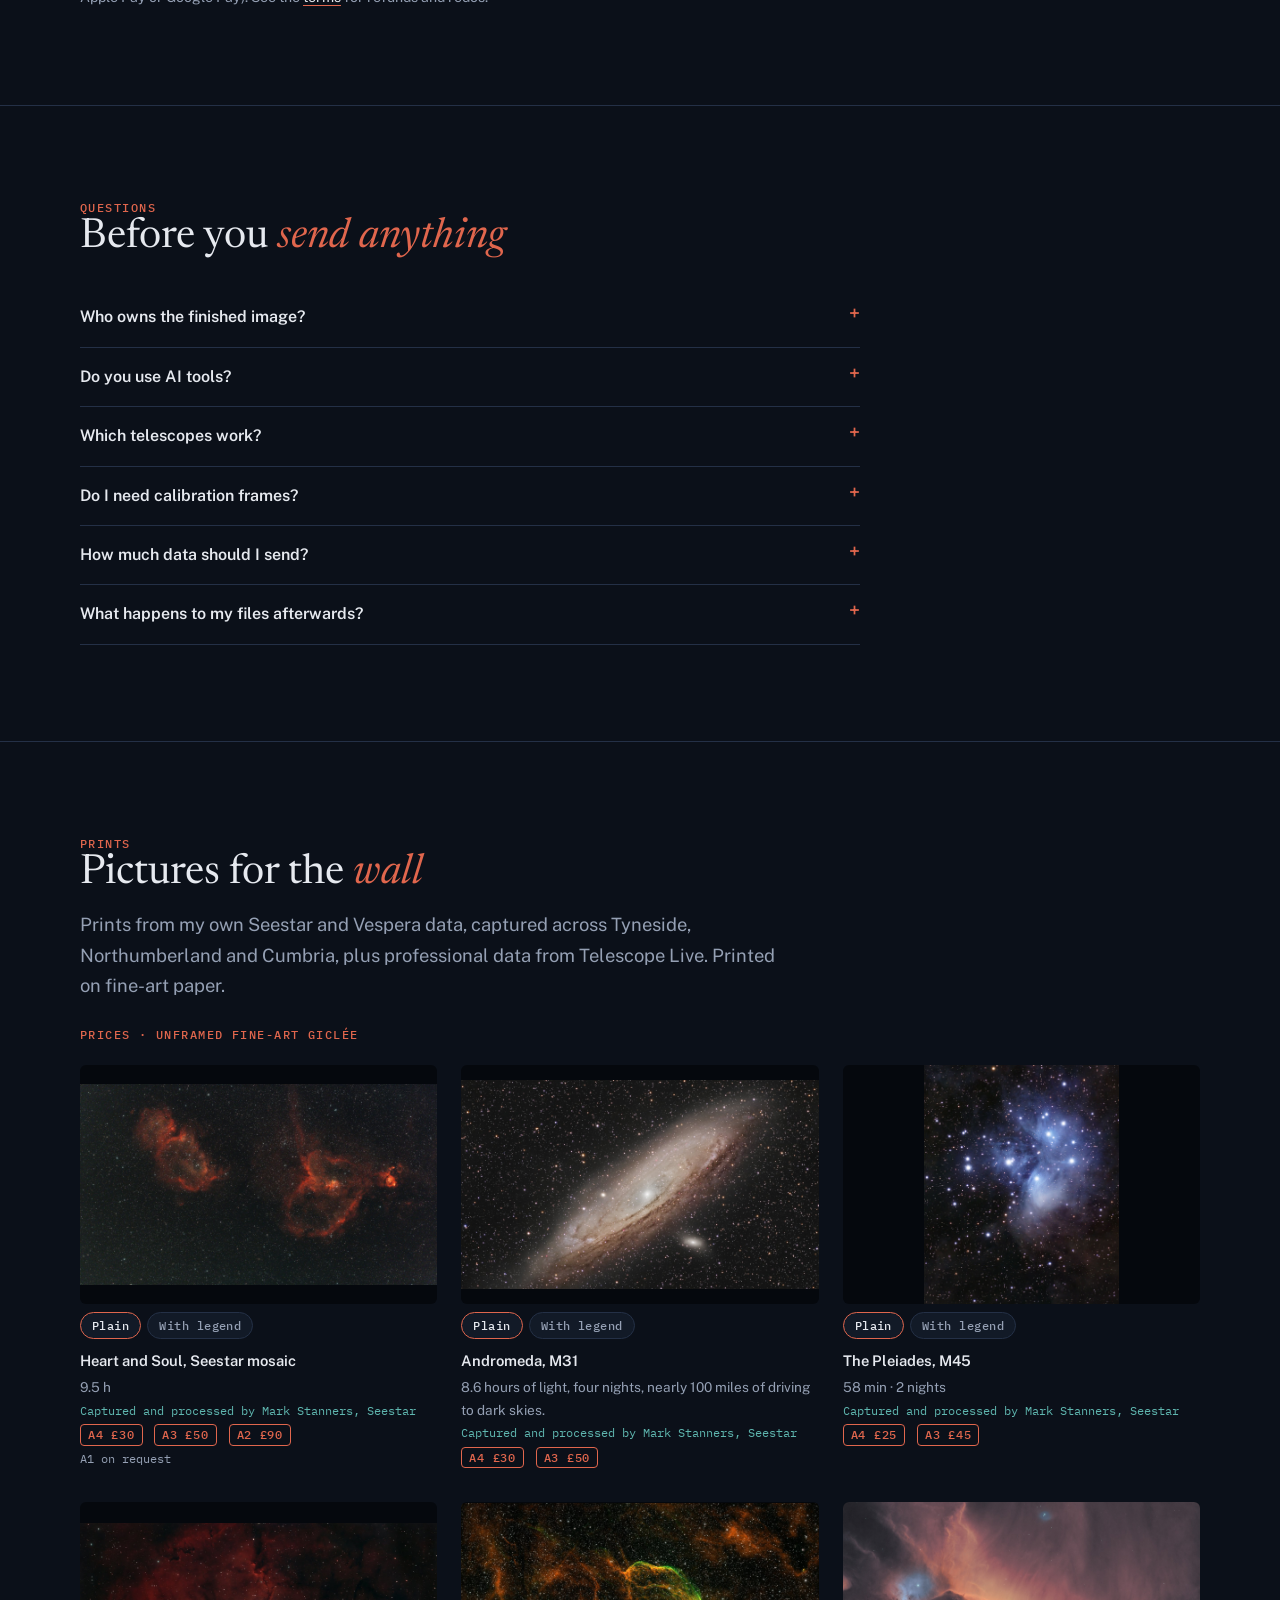
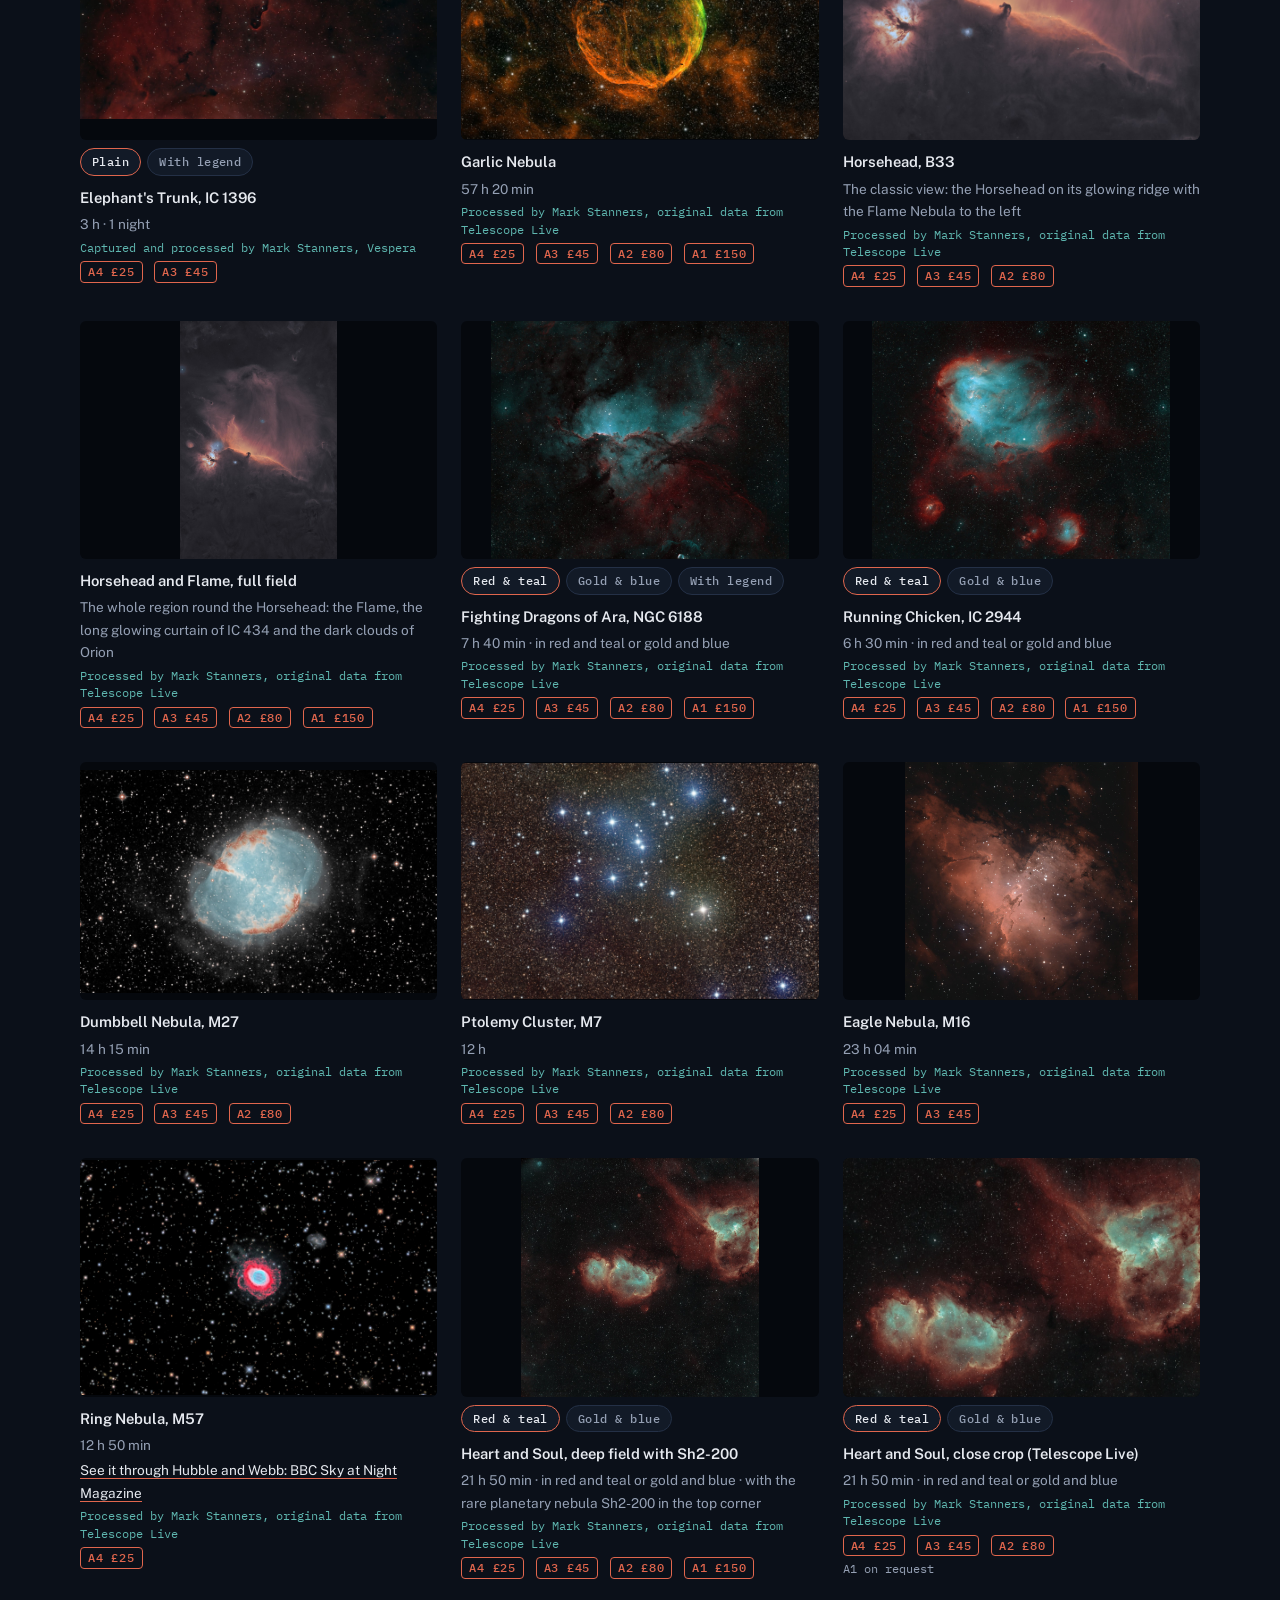
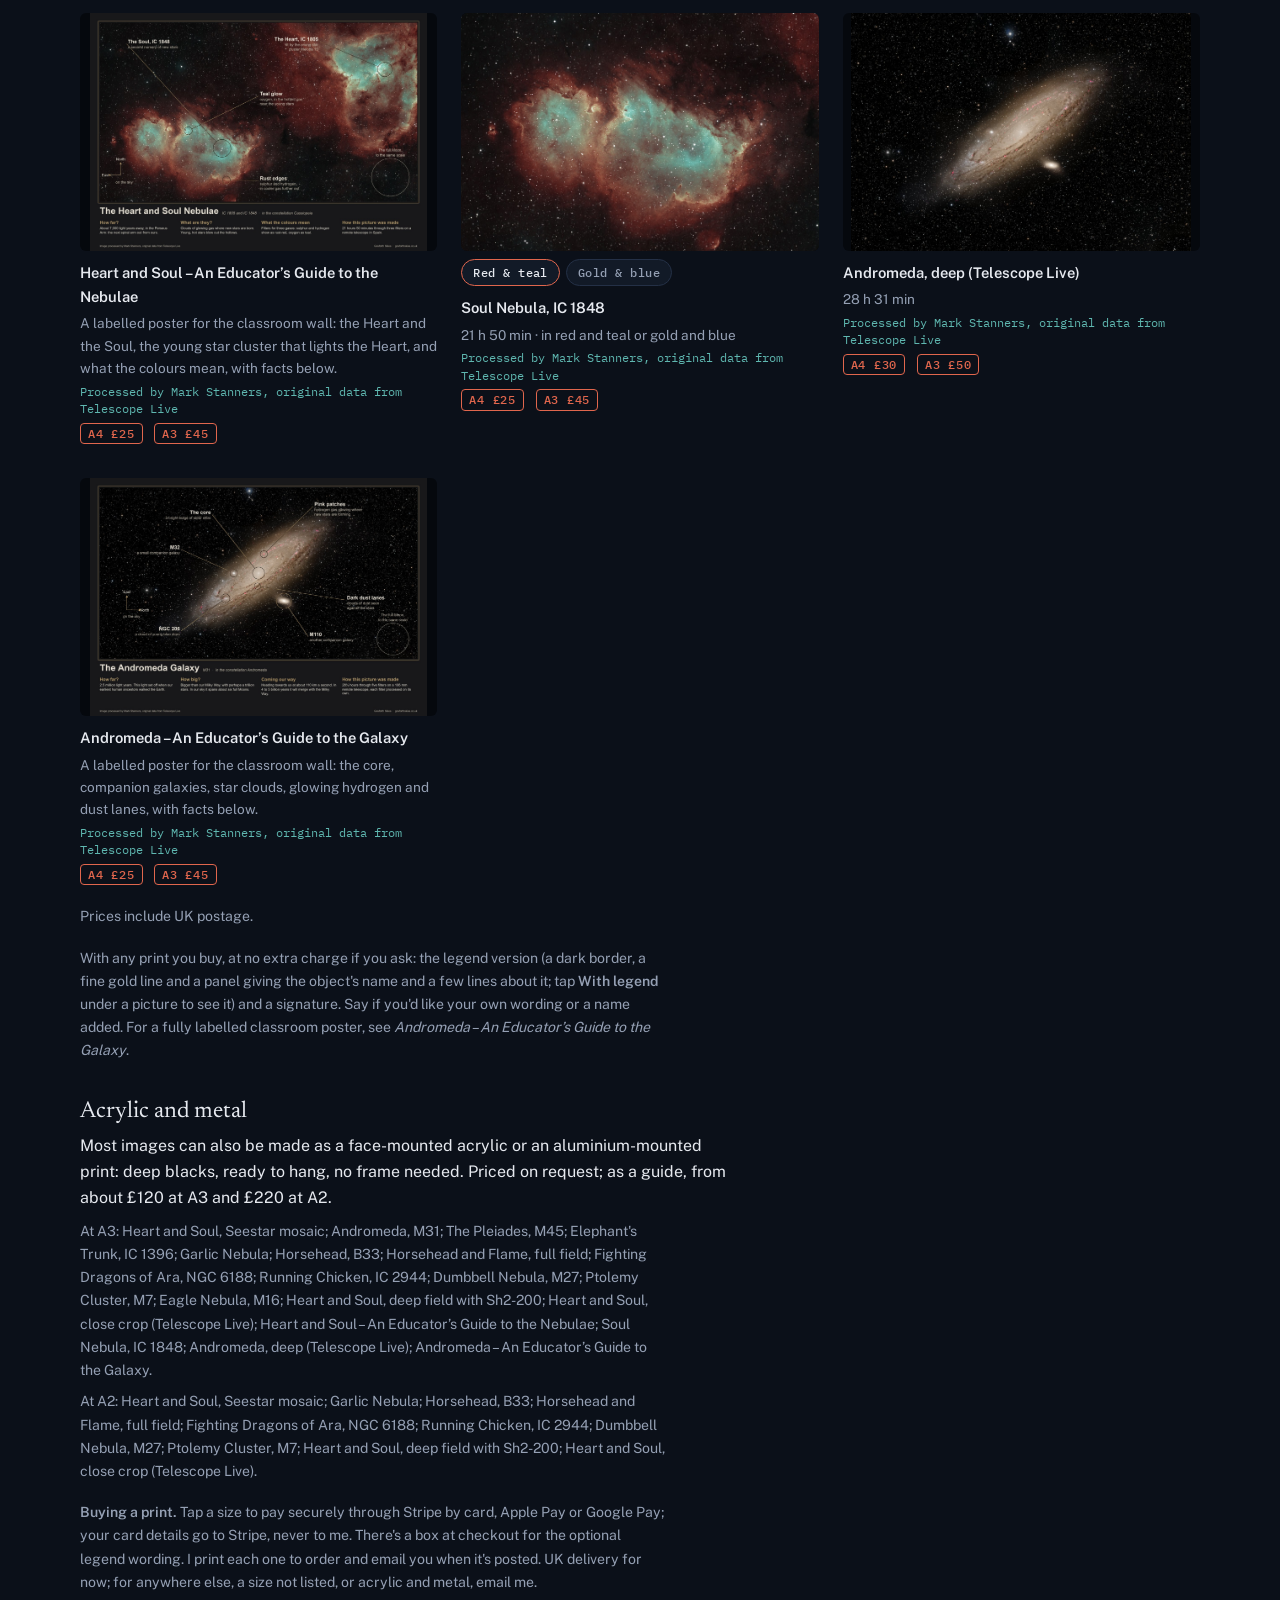
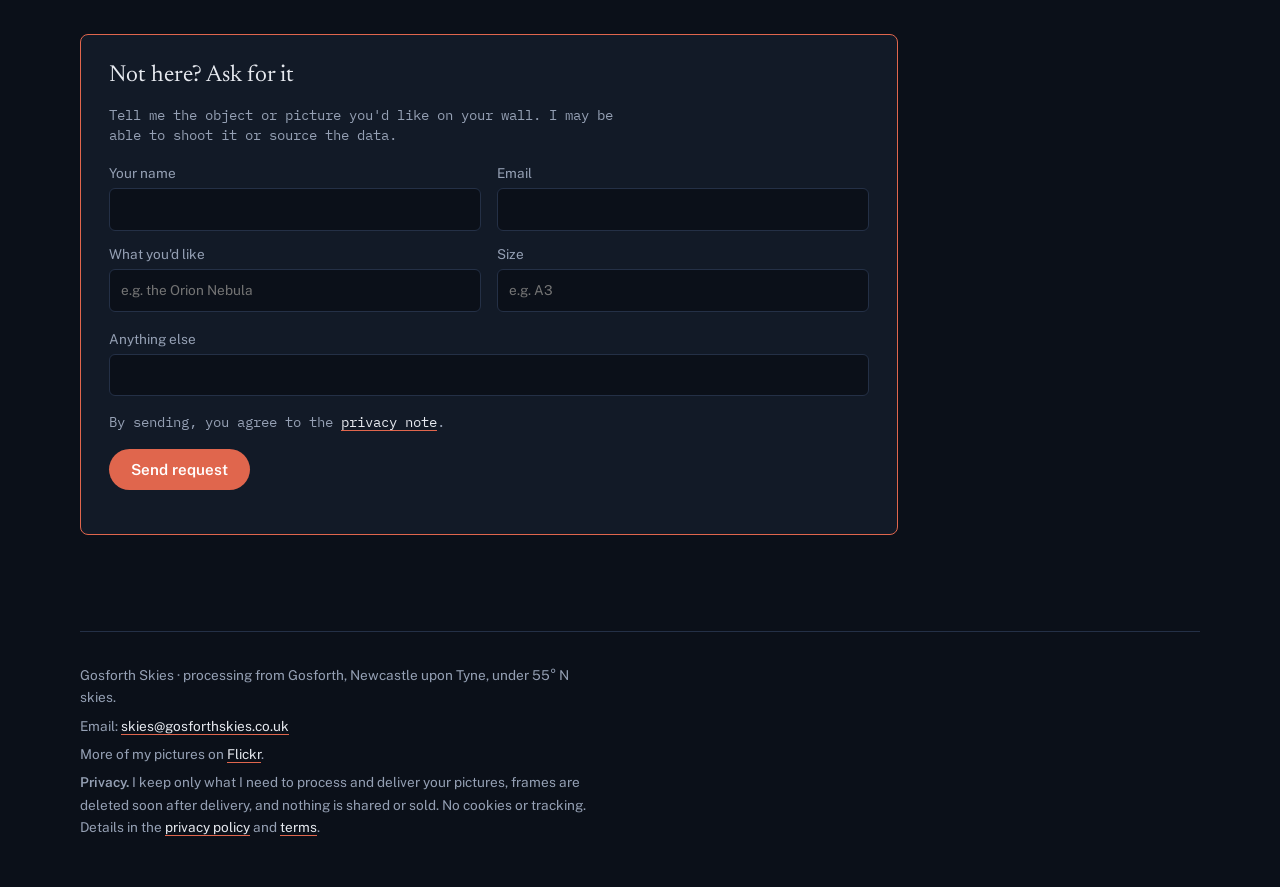
==== commit 00654758: "Prints: optional read-more link; Ring Nebula links to BBC Sky at Night Magazine Co-Authored-By: Clau" ====
--- a/index.html
+++ b/index.html
@@ -605,7 +605,7 @@
       </figure>
       <figure class="print">
         <img src="img/tl_m57.jpg" alt="Ring Nebula, M57" loading="lazy">
-        <figcaption><b>Ring Nebula, M57</b><span>12 h 50 min</span><span class="credit">Processed by Mark Stanners, original data from Telescope Live</span><span class="sizes"><a class="buy" href="https://buy.stripe.com/4gM5kC9jM9Ml99mdCK0Fi0B" rel="noopener">A4 £25</a></span></figcaption>
+        <figcaption><b>Ring Nebula, M57</b><span>12 h 50 min</span><span><a href="https://www.skyatnightmagazine.com/astrophotography/nebulae/ring-nebula" rel="noopener" target="_blank">See it through Hubble and Webb: BBC Sky at Night Magazine</a></span><span class="credit">Processed by Mark Stanners, original data from Telescope Live</span><span class="sizes"><a class="buy" href="https://buy.stripe.com/4gM5kC9jM9Ml99mdCK0Fi0B" rel="noopener">A4 £25</a></span></figcaption>
       </figure>
       <figure class="print">
         <img src="img/tl_ic1848_wide.jpg" alt="Heart and Soul, deep field with Sh2-200" loading="lazy">
